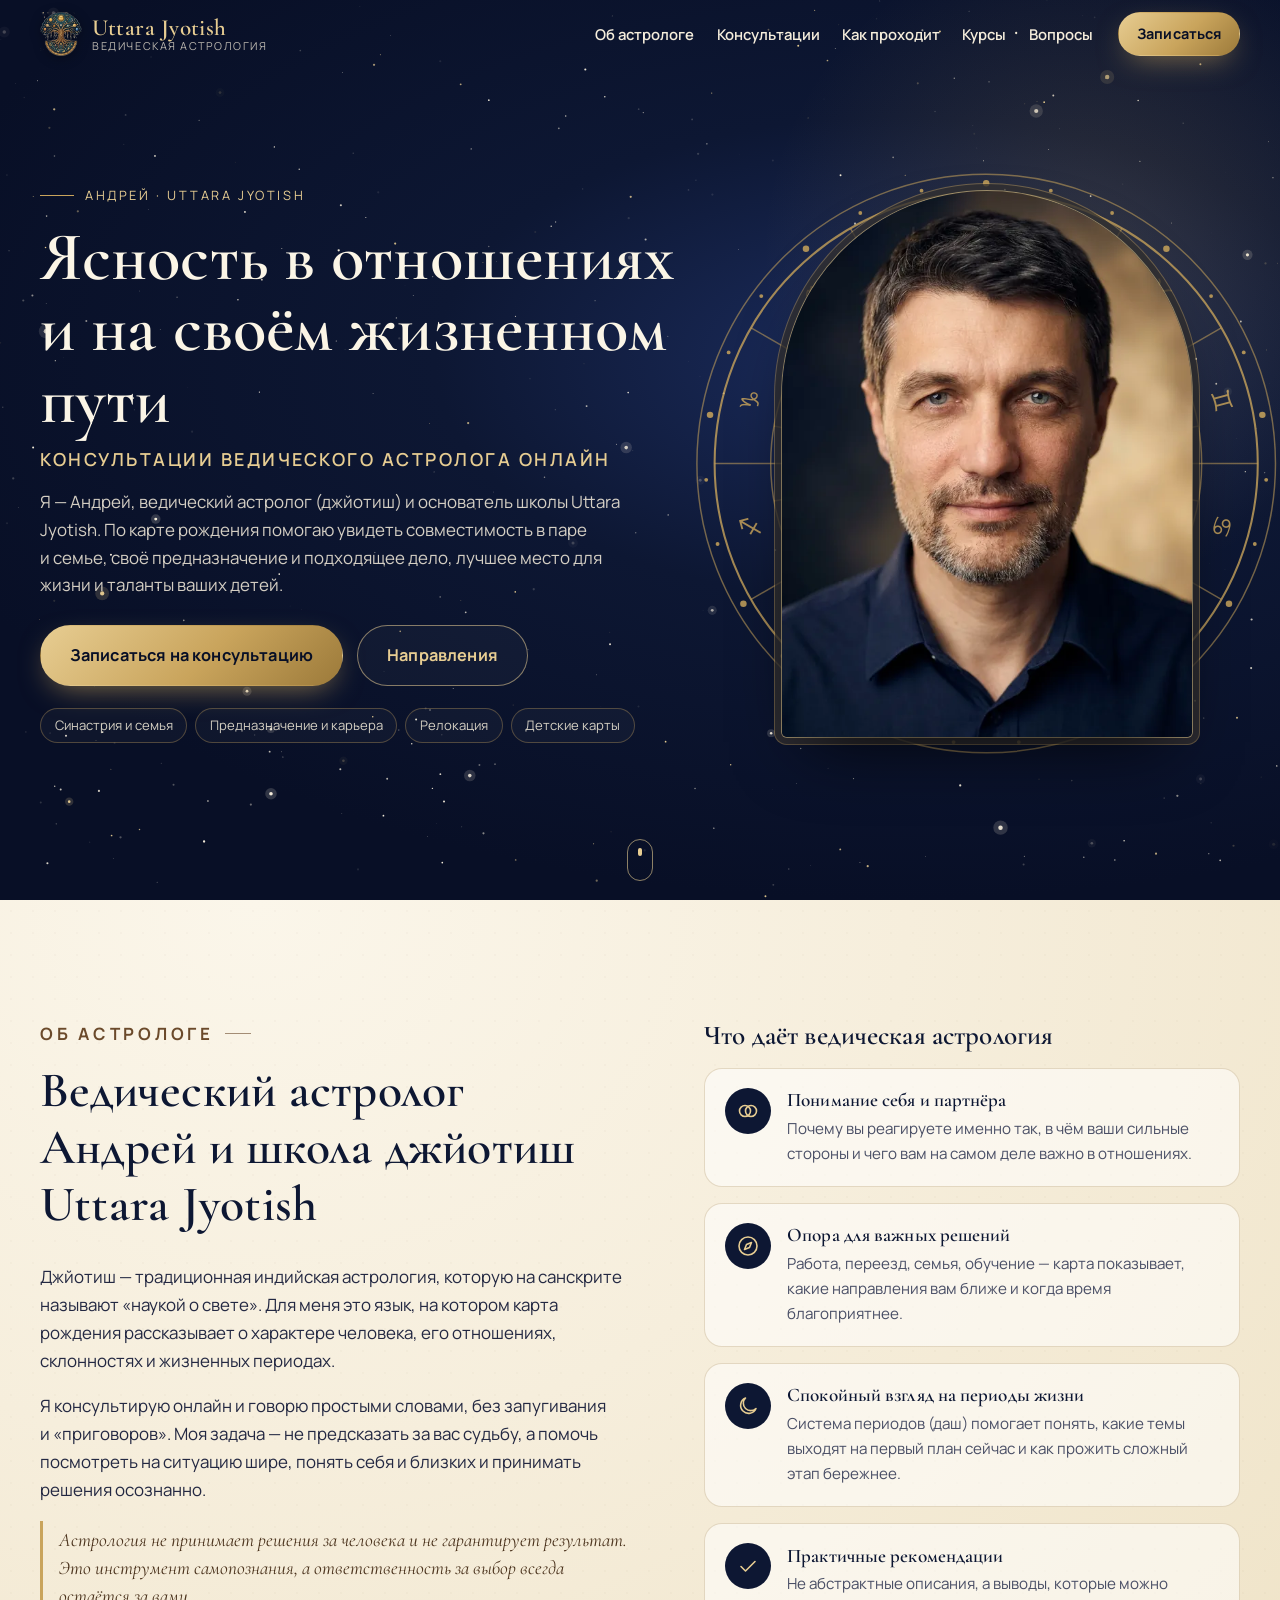
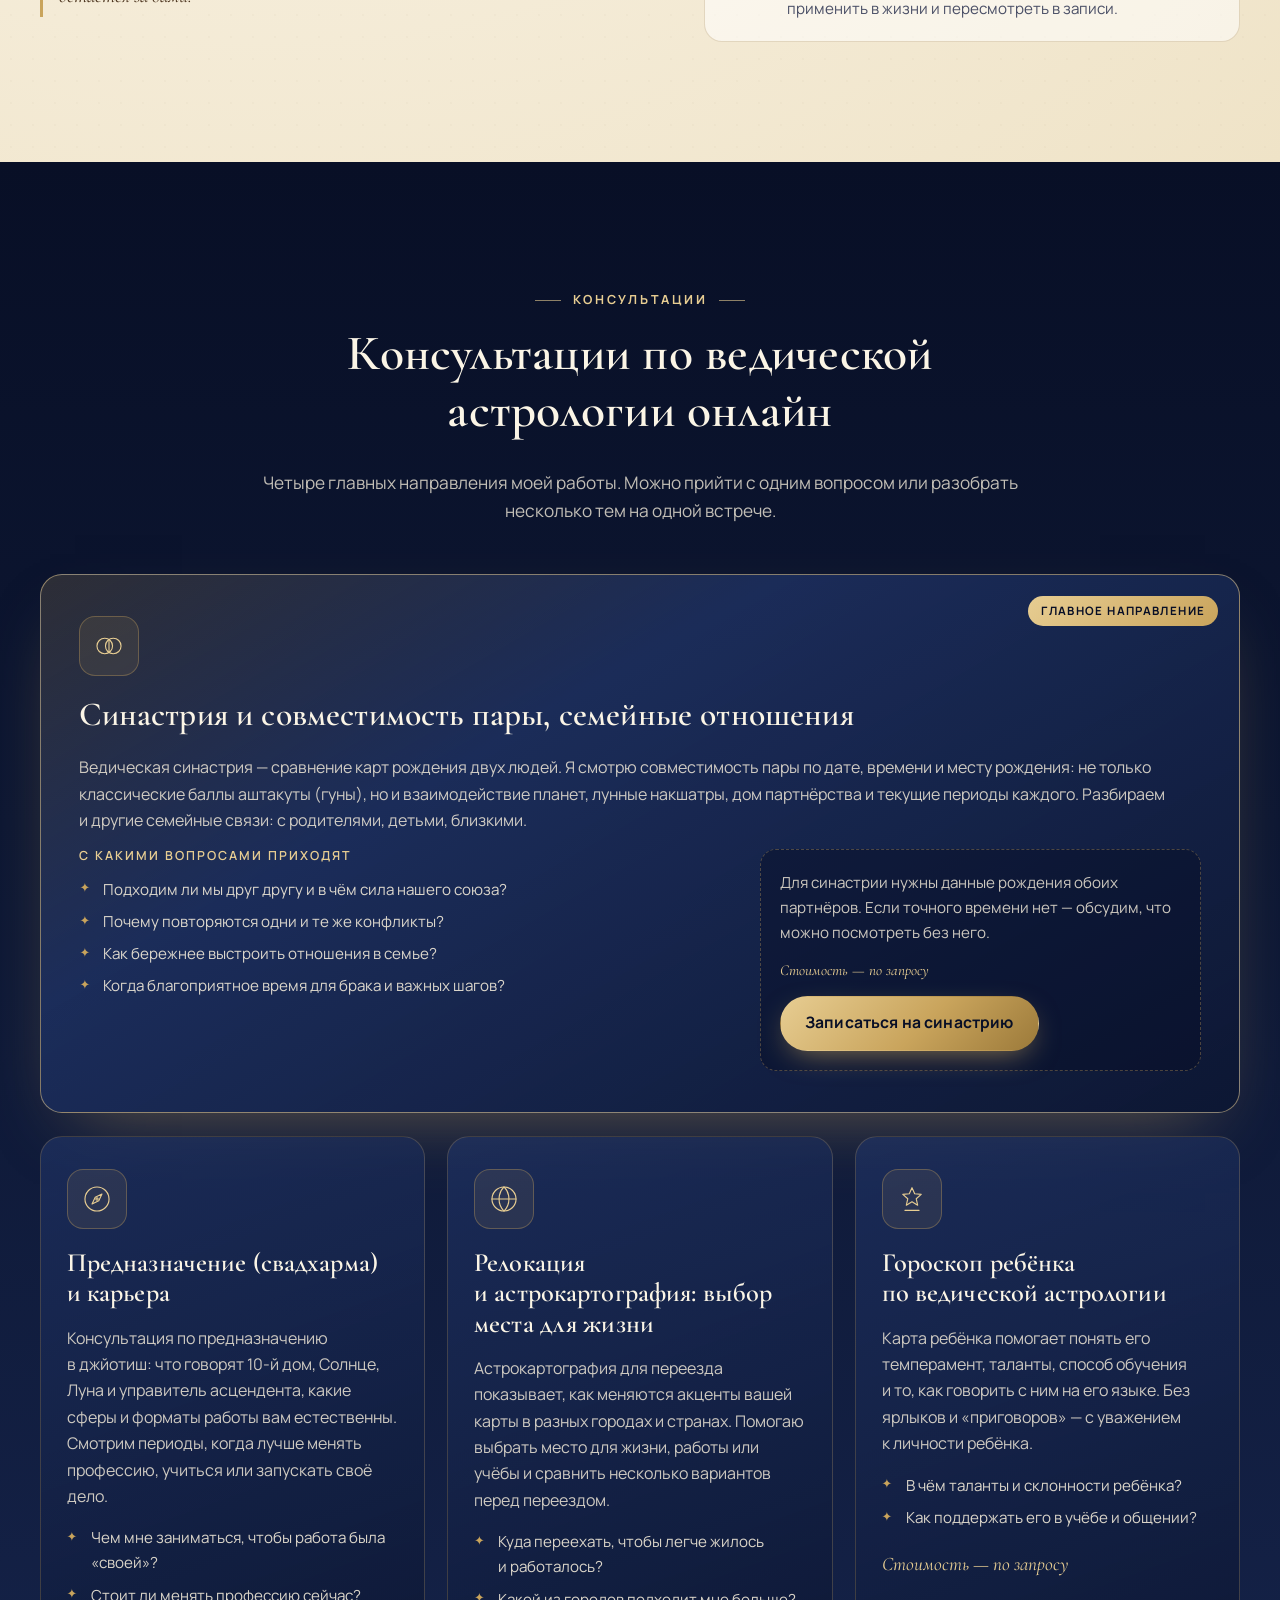
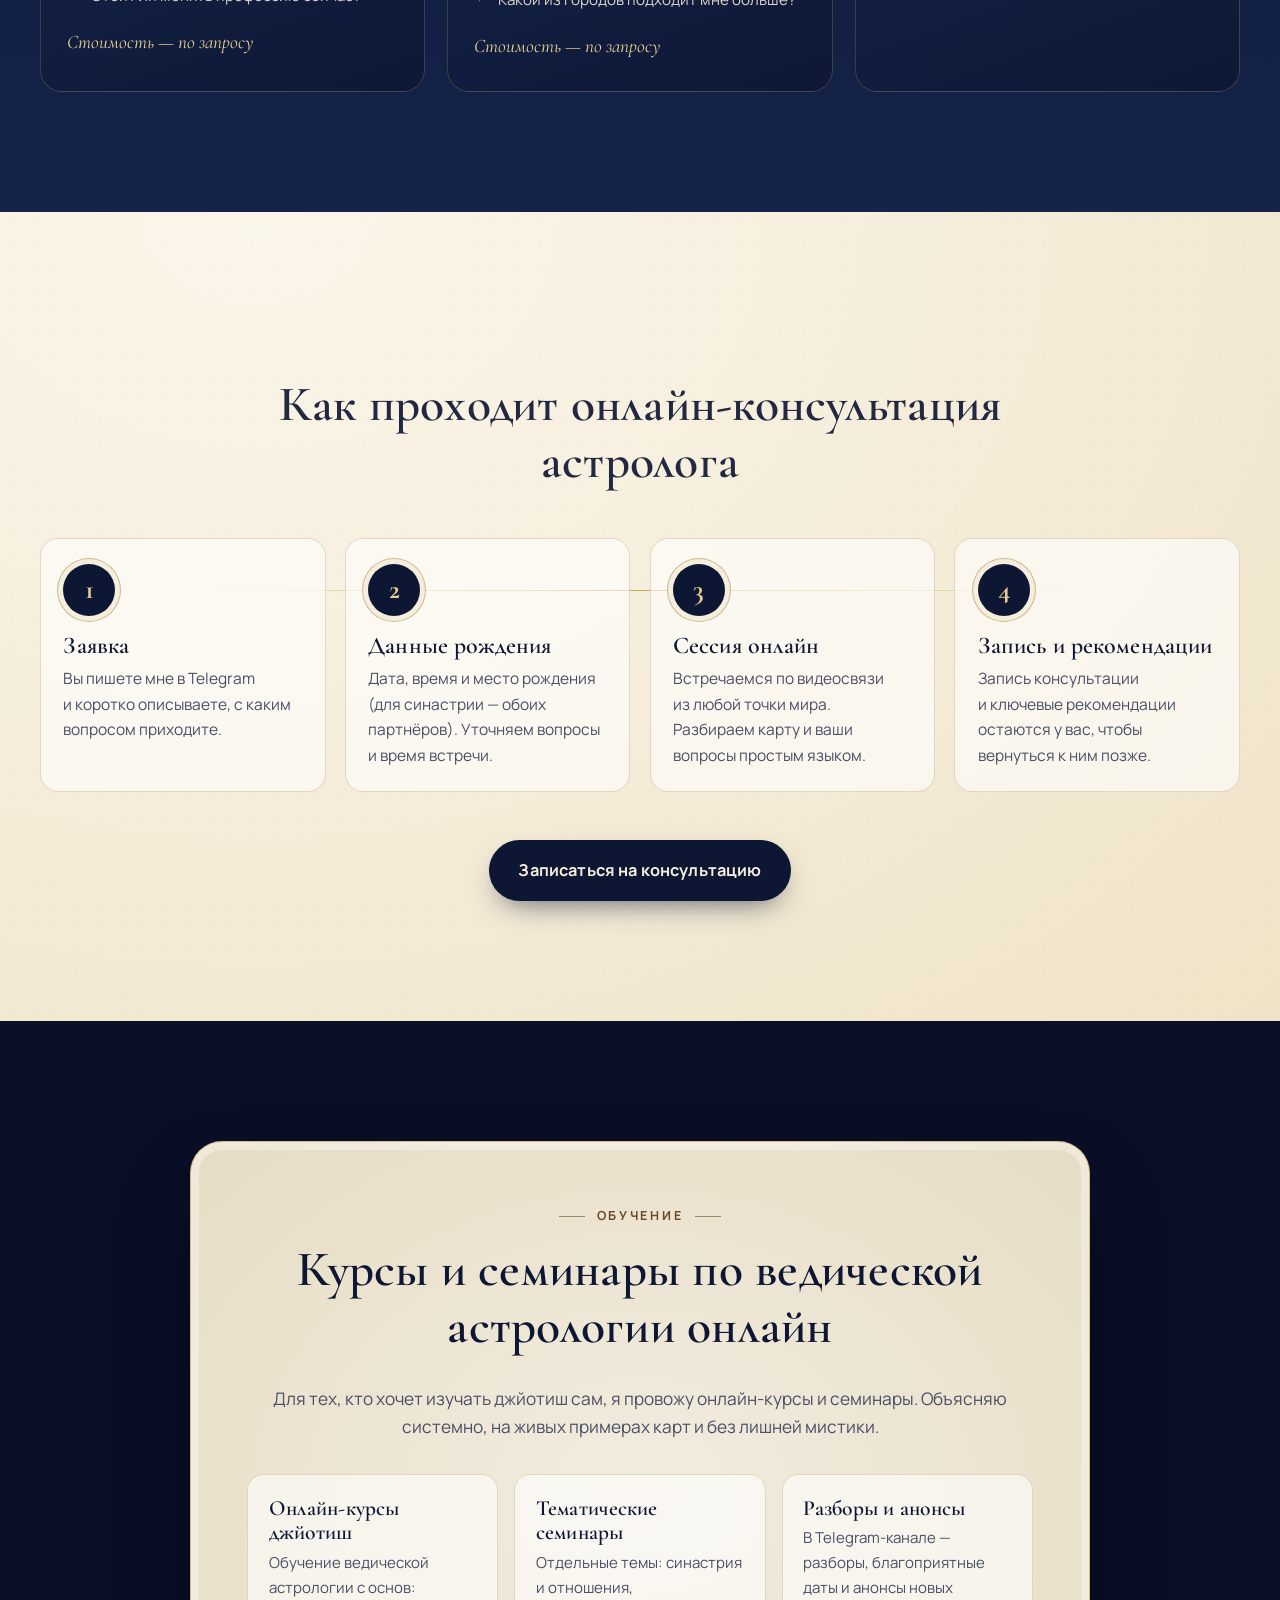
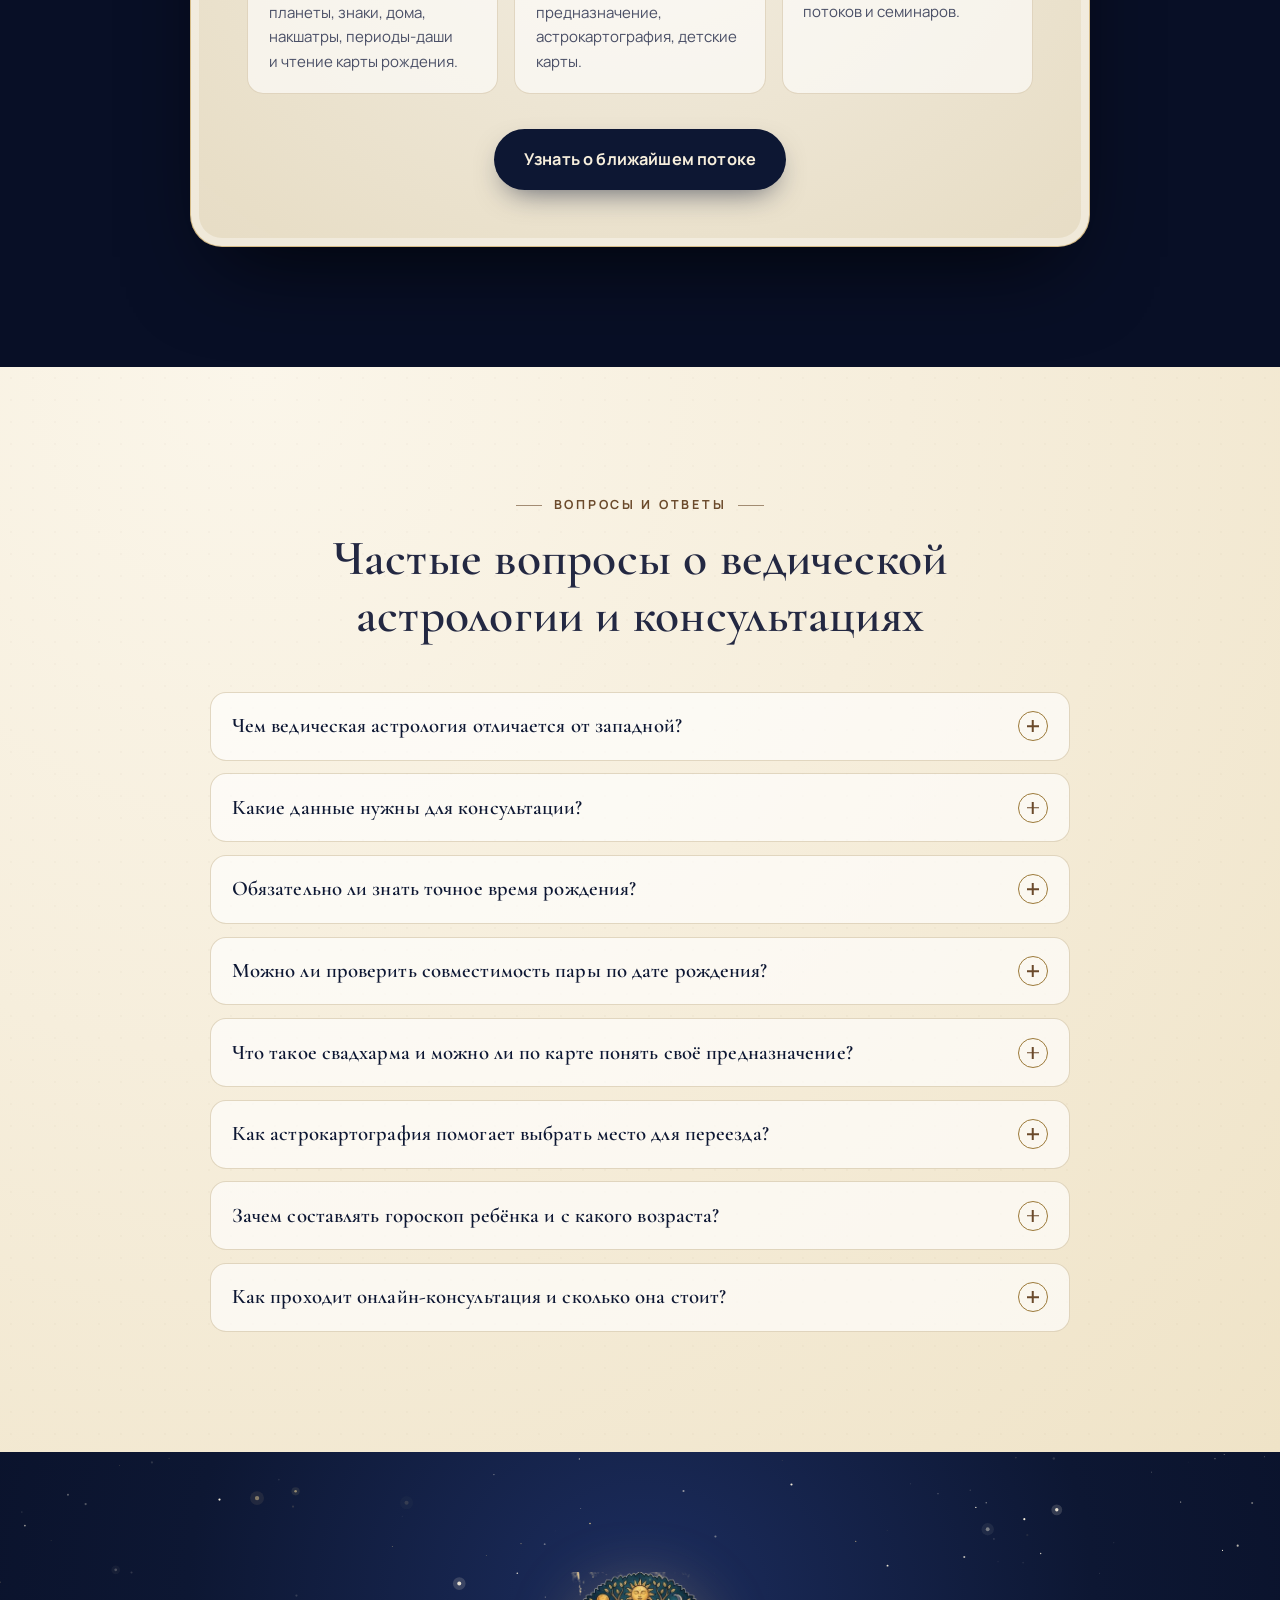
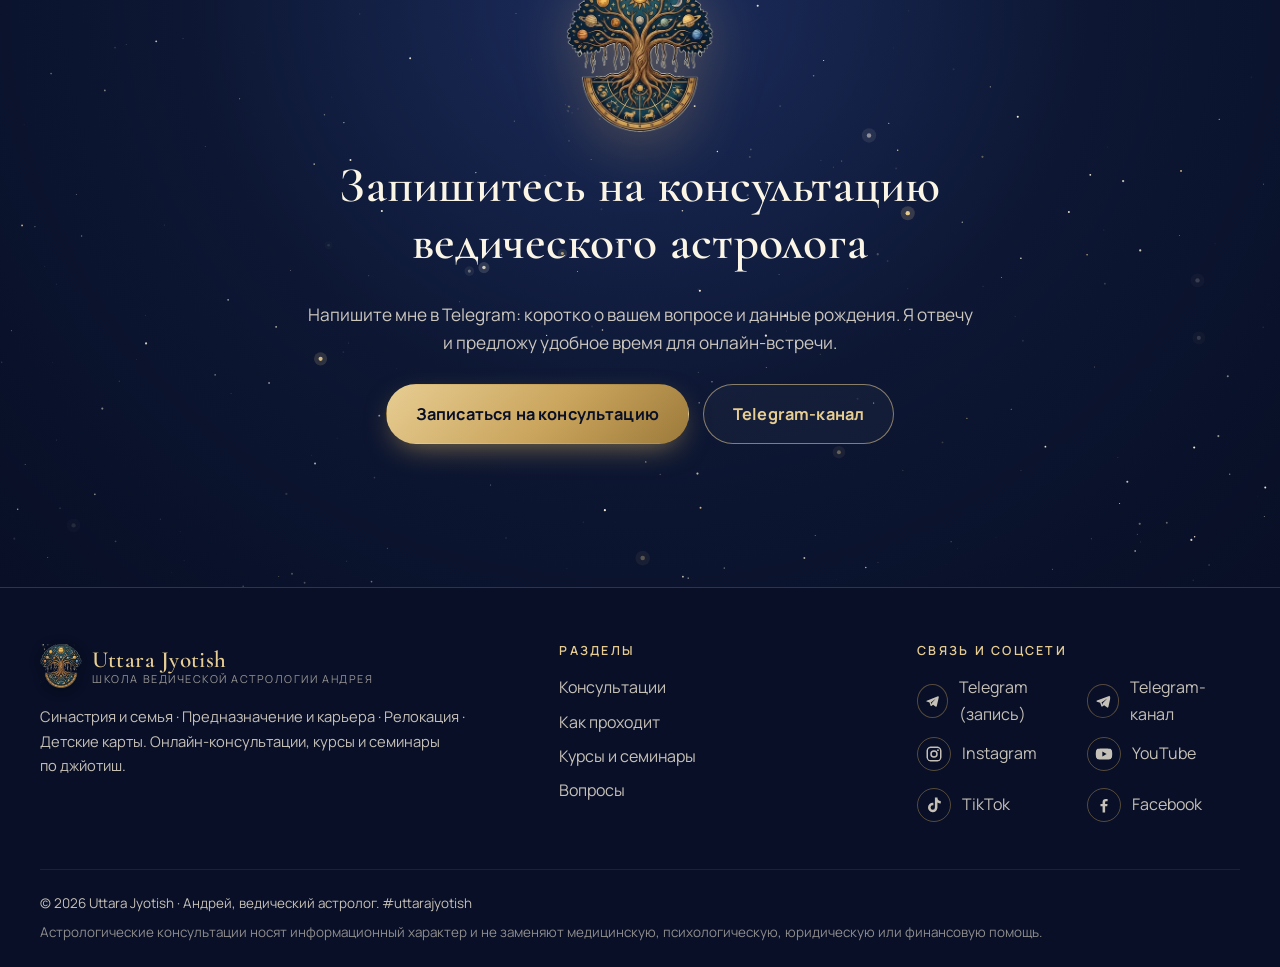
==== index.html @ 01af64df "Uttara Jyotish landing" ====
<!doctype html>
<html lang="ru">
<head>
<meta charset="utf-8">
<meta name="viewport" content="width=device-width, initial-scale=1">
<title>Ведический астролог онлайн — совместимость пары, предназначение | Uttara Jyotish</title>
<meta name="description" content="Онлайн-консультации ведического астролога Андрея (джйотиш): синастрия и совместимость пары по дате рождения, предназначение и карьера, астрокартография для переезда, гороскоп ребёнка. Курсы и семинары по ведической астрологии.">
<meta name="keywords" content="ведический астролог онлайн, консультация джйотиш, синастрия, совместимость пары по дате рождения, предназначение, свадхарма, астрокартография переезд, гороскоп ребенка, курсы ведической астрологии онлайн">
<meta name="author" content="Андрей, Uttara Jyotish">
<meta name="robots" content="index, follow, max-image-preview:large">
<meta name="theme-color" content="#0b1430">
<!-- ДОМЕН: замените https://example.com на свой адрес (здесь, в og:url, og:image, JSON-LD, robots.txt, sitemap.xml) -->
<link rel="canonical" href="https://example.com/">

<meta property="og:type" content="website">
<meta property="og:locale" content="ru_RU">
<meta property="og:site_name" content="Uttara Jyotish">
<meta property="og:title" content="Ведический астролог Андрей — Uttara Jyotish">
<meta property="og:description" content="Синастрия и совместимость пары, предназначение и карьера, релокация, детские карты. Онлайн-консультации, курсы и семинары по джйотиш.">
<meta property="og:url" content="https://example.com/">
<meta property="og:image" content="https://example.com/img/og-image.jpg">
<meta property="og:image:width" content="1200">
<meta property="og:image:height" content="630">
<meta property="og:image:alt" content="Uttara Jyotish — ведический астролог Андрей">
<meta name="twitter:card" content="summary_large_image">
<meta name="twitter:title" content="Ведический астролог Андрей — Uttara Jyotish">
<meta name="twitter:description" content="Синастрия, предназначение, релокация, детские карты. Онлайн-консультации, курсы и семинары по ведической астрологии.">
<meta name="twitter:image" content="https://example.com/img/og-image.jpg">

<link rel="icon" href="favicon.ico" sizes="48x48">
<link rel="icon" type="image/png" sizes="32x32" href="favicon-32.png">
<link rel="icon" type="image/png" sizes="16x16" href="favicon-16.png">
<link rel="apple-touch-icon" href="apple-touch-icon.png">
<link rel="manifest" href="site.webmanifest">

<link rel="preload" href="fonts/cormorant-garamond.woff2" as="font" type="font/woff2" crossorigin>
<link rel="preload" href="fonts/manrope.woff2" as="font" type="font/woff2" crossorigin>
<link rel="preload" as="image" href="img/andrey-600.webp" imagesrcset="img/andrey-600.webp 600w, img/andrey.webp 896w" imagesizes="(min-width: 960px) 440px, 72vw" type="image/webp">
<link rel="stylesheet" href="css/style.css">
<script>document.documentElement.classList.add('js');</script>

<script type="application/ld+json">
{
 "@context": "https://schema.org",
 "@graph": [
  {
   "@type": "WebSite",
   "@id": "https://example.com/#website",
   "url": "https://example.com/",
   "name": "Uttara Jyotish",
   "inLanguage": "ru",
   "publisher": {
    "@id": "https://example.com/#andrey"
   }
  },
  {
   "@type": "WebPage",
   "@id": "https://example.com/#webpage",
   "url": "https://example.com/",
   "name": "Ведический астролог онлайн — совместимость пары, предназначение | Uttara Jyotish",
   "isPartOf": {
    "@id": "https://example.com/#website"
   },
   "about": {
    "@id": "https://example.com/#andrey"
   },
   "primaryImageOfPage": "https://example.com/img/og-image.jpg",
   "inLanguage": "ru"
  },
  {
   "@type": "Person",
   "@id": "https://example.com/#andrey",
   "name": "Андрей",
   "alternateName": "Uttara Jyotish",
   "jobTitle": "Ведический астролог",
   "description": "Ведический астролог (джйотиш), основатель школы Uttara Jyotish. Онлайн-консультации по синастрии и совместимости, предназначению и карьере, релокации и детским картам; курсы и семинары по ведической астрологии.",
   "image": "https://example.com/img/andrey.jpg",
   "url": "https://example.com/",
   "knowsAbout": [
    "Ведическая астрология",
    "Джйотиш",
    "Синастрия",
    "Совместимость пары",
    "Свадхарма",
    "Астрокартография",
    "Детский гороскоп",
    "Накшатры"
   ],
   "knowsLanguage": "ru"
  },
  {
   "@type": "Service",
   "@id": "https://example.com/#synastry",
   "name": "Синастрия и совместимость пары по ведической астрологии",
   "serviceType": "Астрологическая консультация",
   "description": "Онлайн-консультация по совместимости пары и семейным отношениям на основе ведической синастрии: карты обоих партнёров, аштакута, накшатры, периоды.",
   "provider": {
    "@id": "https://example.com/#andrey"
   },
   "areaServed": "Worldwide",
   "availableChannel": {
    "@type": "ServiceChannel",
    "serviceUrl": "https://example.com/",
    "availableLanguage": "ru"
   },
   "inLanguage": "ru"
  },
  {
   "@type": "Service",
   "@id": "https://example.com/#svadharma",
   "name": "Консультация джйотиш по предназначению (свадхарме) и карьере",
   "serviceType": "Астрологическая консультация",
   "description": "Разбор карты рождения: склонности, подходящие сферы работы, благоприятные периоды для перемен.",
   "provider": {
    "@id": "https://example.com/#andrey"
   },
   "areaServed": "Worldwide",
   "availableChannel": {
    "@type": "ServiceChannel",
    "serviceUrl": "https://example.com/",
    "availableLanguage": "ru"
   },
   "inLanguage": "ru"
  },
  {
   "@type": "Service",
   "@id": "https://example.com/#relocation",
   "name": "Релокация и астрокартография: консультация перед переездом",
   "serviceType": "Астрологическая консультация",
   "description": "Выбор места для жизни, работы или учёбы с помощью астрокартографии, сравнение городов и стран.",
   "provider": {
    "@id": "https://example.com/#andrey"
   },
   "areaServed": "Worldwide",
   "availableChannel": {
    "@type": "ServiceChannel",
    "serviceUrl": "https://example.com/",
    "availableLanguage": "ru"
   },
   "inLanguage": "ru"
  },
  {
   "@type": "Service",
   "@id": "https://example.com/#children",
   "name": "Гороскоп ребёнка по ведической астрологии",
   "serviceType": "Астрологическая консультация",
   "description": "Разбор карты ребёнка: темперамент, таланты, способ обучения, рекомендации родителям.",
   "provider": {
    "@id": "https://example.com/#andrey"
   },
   "areaServed": "Worldwide",
   "availableChannel": {
    "@type": "ServiceChannel",
    "serviceUrl": "https://example.com/",
    "availableLanguage": "ru"
   },
   "inLanguage": "ru"
  },
  {
   "@type": "Service",
   "@id": "https://example.com/#courses",
   "name": "Курсы и семинары по ведической астрологии онлайн",
   "serviceType": "Обучение",
   "description": "Онлайн-курсы и тематические семинары по джйотиш.",
   "provider": {
    "@id": "https://example.com/#andrey"
   },
   "areaServed": "Worldwide",
   "availableChannel": {
    "@type": "ServiceChannel",
    "serviceUrl": "https://example.com/",
    "availableLanguage": "ru"
   },
   "inLanguage": "ru"
  },
  {
   "@type": "FAQPage",
   "@id": "https://example.com/#faq",
   "mainEntity": [
    {
     "@type": "Question",
     "name": "Чем ведическая астрология отличается от западной?",
     "acceptedAnswer": {
      "@type": "Answer",
      "text": "Ведическая астрология (джйотиш) использует сидерический зодиак, привязанный к реальному положению звёзд, поэтому знаки планет в ней часто смещаются примерно на один знак назад по сравнению с западной картой. Кроме того, в джйотиш важную роль играют 27 лунных созвездий — накшатры — и система периодов жизни (даш), которая помогает понять, какие темы активны в разные годы. Большое внимание уделяется Луне и асценденту (лагне), а не только Солнцу."
     }
    },
    {
     "@type": "Question",
     "name": "Какие данные нужны для консультации?",
     "acceptedAnswer": {
      "@type": "Answer",
      "text": "Дата, время и место рождения (город или населённый пункт). Для синастрии и совместимости — данные обоих партнёров, для гороскопа ребёнка — данные ребёнка, для астрокартографии — ещё и города или страны, которые вы рассматриваете для переезда. Заранее сформулируйте вопросы: так консультация будет полезнее."
     }
    },
    {
     "@type": "Question",
     "name": "Обязательно ли знать точное время рождения?",
     "acceptedAnswer": {
      "@type": "Answer",
      "text": "Желательно. От времени рождения зависят асцендент и дома карты, а асцендент меняется примерно каждые два часа, поэтому чем точнее время, тем подробнее и надёжнее разбор. Если время известно лишь приблизительно или неизвестно совсем, напишите об этом заранее — обсудим, что можно посмотреть без него."
     }
    },
    {
     "@type": "Question",
     "name": "Можно ли проверить совместимость пары по дате рождения?",
     "acceptedAnswer": {
      "@type": "Answer",
      "text": "Да. Для полноценной ведической синастрии лучше знать дату, время и место рождения обоих партнёров. По одной дате рождения можно увидеть только общую картину, например положение Луны. Классические баллы аштакуты (до 36 гун) — лишь часть анализа: я смотрю карты целиком, их взаимодействие и текущие периоды каждого."
     }
    },
    {
     "@type": "Question",
     "name": "Что такое свадхарма и можно ли по карте понять своё предназначение?",
     "acceptedAnswer": {
      "@type": "Answer",
      "text": "Свадхарма — это «своя дхарма», путь и дело, которые естественны именно для вас. Карта рождения показывает ваши склонности, сильные стороны и сферы, в которых вам легче раскрыться, а также периоды, удачные для перемен. Решение о профессии всё равно принимаете вы — астрология помогает сделать его осознаннее."
     }
    },
    {
     "@type": "Question",
     "name": "Как астрокартография помогает выбрать место для переезда?",
     "acceptedAnswer": {
      "@type": "Answer",
      "text": "Астрокартография показывает, как проявляется ваша карта в разных точках мира: где сильнее звучат темы карьеры, отношений, здоровья или внутреннего спокойствия. На консультации можно сравнить несколько конкретных городов или стран и обсудить, какой вариант лучше соответствует вашим целям."
     }
    },
    {
     "@type": "Question",
     "name": "Зачем составлять гороскоп ребёнка и с какого возраста?",
     "acceptedAnswer": {
      "@type": "Answer",
      "text": "Гороскоп ребёнка по ведической астрологии помогает родителям лучше понять его темперамент, таланты, способ обучения и потребности, а значит — говорить с ним на его языке и поддерживать его сильные стороны. Карту можно разобрать в любом возрасте, даже для новорождённого."
     }
    },
    {
     "@type": "Question",
     "name": "Как проходит онлайн-консультация и сколько она стоит?",
     "acceptedAnswer": {
      "@type": "Answer",
      "text": "Консультация проходит по видеосвязи, поэтому записаться можно из любой страны. Мы разбираем карту и ваши вопросы, а запись встречи и рекомендации остаются у вас. Длительность зависит от запроса. Стоимость — по запросу: напишите мне в Telegram, и я расскажу подробнее."
     }
    }
   ]
  }
 ]
}
</script>
</head>
<body>
<a class="skip-link" href="#main">Перейти к содержанию</a>

<header class="site-header" id="siteHeader">
  <div class="container header-inner">
    <a class="brand" href="#top" aria-label="Uttara Jyotish — на главную">
      <img src="img/emblem-160.webp" width="160" height="170" alt="" class="brand-emblem">
      <span class="brand-text"><span class="brand-name">Uttara Jyotish</span><span class="brand-sub">ведическая астрология</span></span>
    </a>
    <nav class="main-nav" id="mainNav" aria-label="Основное меню">
      <ul>
        <li><a href="#about">Об астрологе</a></li>
        <li><a href="#services">Консультации</a></li>
        <li><a href="#how">Как проходит</a></li>
        <li><a href="#courses">Курсы</a></li>
        <li><a href="#faq">Вопросы</a></li>
      </ul>
      <a class="btn btn-gold btn-sm nav-cta" href="#TELEGRAM_LINK" data-link="telegram" target="_blank" rel="noopener">Записаться</a>
    </nav>
    <button class="nav-toggle" id="navToggle" aria-controls="mainNav" aria-expanded="false" aria-label="Открыть меню">
      <span></span><span></span><span></span>
    </button>
  </div>
</header>

<main id="main">

<!-- ============ HERO ============ -->
<section class="hero" id="top" aria-labelledby="hero-title">
  <canvas class="hero-stars" id="stars" aria-hidden="true"></canvas>
  <div class="hero-glow" aria-hidden="true"></div>
  <div class="container hero-grid">
    <div class="hero-text">
      <p class="kicker reveal">Андрей · Uttara Jyotish</p>
      <h1 id="hero-title" class="reveal" style="--d:.08s">
        <span class="h1-main">Ясность в&nbsp;отношениях и&nbsp;на&nbsp;своём жизненном пути</span>
        <span class="h1-sub">Консультации ведического астролога онлайн</span>
      </h1>
      <p class="hero-lead reveal" style="--d:.16s">Я&nbsp;— Андрей, ведический астролог (джйотиш) и&nbsp;основатель школы Uttara Jyotish. По&nbsp;карте рождения помогаю увидеть совместимость в&nbsp;паре и&nbsp;семье, своё предназначение и&nbsp;подходящее дело, лучшее место для жизни и&nbsp;таланты ваших детей.</p>
      <div class="hero-actions reveal" style="--d:.24s">
        <a class="btn btn-gold btn-lg" href="#TELEGRAM_LINK" data-link="telegram" target="_blank" rel="noopener">Записаться на консультацию</a>
        <a class="btn btn-ghost btn-lg" href="#services">Направления</a>
      </div>
      <ul class="hero-tags reveal" style="--d:.32s" aria-label="Темы консультаций">
        <li>Синастрия и&nbsp;семья</li>
        <li>Предназначение и&nbsp;карьера</li>
        <li>Релокация</li>
        <li>Детские карты</li>
      </ul>
    </div>
    <div class="hero-visual reveal" style="--d:.1s">
      <div class="wheel-wrap" aria-hidden="true"><svg class="wheel" viewBox="-200 -200 400 400" role="presentation" focusable="false"><g class="wheel-rot"><circle r="196" fill="none" stroke="currentColor" stroke-width="1" opacity="0.55"/><circle r="184" fill="none" stroke="currentColor" stroke-width="1.4" opacity="0.8"/><circle r="146" fill="none" stroke="currentColor" stroke-width="1" opacity="0.6"/><circle r="112" fill="none" stroke="currentColor" stroke-width="1" opacity="0.45"/><circle r="60" fill="none" stroke="currentColor" stroke-width="1" opacity="0.35"/><circle cx="0.0" cy="-190.0" r="2.2" fill="currentColor" opacity=".85"/><circle cx="43.8" cy="-184.9" r="1.3" fill="currentColor" opacity=".85"/><circle cx="85.3" cy="-169.8" r="1.3" fill="currentColor" opacity=".85"/><circle cx="122.1" cy="-145.5" r="2.2" fill="currentColor" opacity=".85"/><circle cx="152.4" cy="-113.5" r="1.3" fill="currentColor" opacity=".85"/><circle cx="174.5" cy="-75.3" r="1.3" fill="currentColor" opacity=".85"/><circle cx="187.1" cy="-33.0" r="2.2" fill="currentColor" opacity=".85"/><circle cx="189.7" cy="11.0" r="1.3" fill="currentColor" opacity=".85"/><circle cx="182.0" cy="54.5" r="1.3" fill="currentColor" opacity=".85"/><circle cx="164.5" cy="95.0" r="2.2" fill="currentColor" opacity=".85"/><circle cx="138.2" cy="130.4" r="1.3" fill="currentColor" opacity=".85"/><circle cx="104.4" cy="158.7" r="1.3" fill="currentColor" opacity=".85"/><circle cx="65.0" cy="178.5" r="2.2" fill="currentColor" opacity=".85"/><circle cx="22.1" cy="188.7" r="1.3" fill="currentColor" opacity=".85"/><circle cx="-22.1" cy="188.7" r="1.3" fill="currentColor" opacity=".85"/><circle cx="-65.0" cy="178.5" r="2.2" fill="currentColor" opacity=".85"/><circle cx="-104.4" cy="158.7" r="1.3" fill="currentColor" opacity=".85"/><circle cx="-138.2" cy="130.4" r="1.3" fill="currentColor" opacity=".85"/><circle cx="-164.5" cy="95.0" r="2.2" fill="currentColor" opacity=".85"/><circle cx="-182.0" cy="54.5" r="1.3" fill="currentColor" opacity=".85"/><circle cx="-189.7" cy="11.0" r="1.3" fill="currentColor" opacity=".85"/><circle cx="-187.1" cy="-33.0" r="2.2" fill="currentColor" opacity=".85"/><circle cx="-174.5" cy="-75.3" r="1.3" fill="currentColor" opacity=".85"/><circle cx="-152.4" cy="-113.5" r="1.3" fill="currentColor" opacity=".85"/><circle cx="-122.1" cy="-145.5" r="2.2" fill="currentColor" opacity=".85"/><circle cx="-85.3" cy="-169.8" r="1.3" fill="currentColor" opacity=".85"/><circle cx="-43.8" cy="-184.9" r="1.3" fill="currentColor" opacity=".85"/><line x1="0.0" y1="-112.0" x2="0.0" y2="-184.0" stroke="currentColor" stroke-width="1" opacity=".55"/><text x="42.7" y="-159.4" transform="rotate(15 42.7 -159.4)" class="wheel-glyph">♈&#xFE0E;</text><line x1="25.4" y1="-143.8" x2="24.3" y2="-137.9" stroke="currentColor" opacity=".5"/><line x1="49.9" y1="-137.2" x2="47.9" y2="-131.6" stroke="currentColor" opacity=".5"/><line x1="56.0" y1="-97.0" x2="92.0" y2="-159.3" stroke="currentColor" stroke-width="1" opacity=".55"/><text x="116.7" y="-116.7" transform="rotate(45 116.7 -116.7)" class="wheel-glyph">♉&#xFE0E;</text><line x1="93.8" y1="-111.8" x2="90.0" y2="-107.2" stroke="currentColor" opacity=".5"/><line x1="111.8" y1="-93.8" x2="107.2" y2="-90.0" stroke="currentColor" opacity=".5"/><line x1="97.0" y1="-56.0" x2="159.3" y2="-92.0" stroke="currentColor" stroke-width="1" opacity=".55"/><text x="159.4" y="-42.7" transform="rotate(75 159.4 -42.7)" class="wheel-glyph">♊&#xFE0E;</text><line x1="137.2" y1="-49.9" x2="131.6" y2="-47.9" stroke="currentColor" opacity=".5"/><line x1="143.8" y1="-25.4" x2="137.9" y2="-24.3" stroke="currentColor" opacity=".5"/><line x1="112.0" y1="0.0" x2="184.0" y2="0.0" stroke="currentColor" stroke-width="1" opacity=".55"/><text x="159.4" y="42.7" transform="rotate(105 159.4 42.7)" class="wheel-glyph">♋&#xFE0E;</text><line x1="143.8" y1="25.4" x2="137.9" y2="24.3" stroke="currentColor" opacity=".5"/><line x1="137.2" y1="49.9" x2="131.6" y2="47.9" stroke="currentColor" opacity=".5"/><line x1="97.0" y1="56.0" x2="159.3" y2="92.0" stroke="currentColor" stroke-width="1" opacity=".55"/><text x="116.7" y="116.7" transform="rotate(135 116.7 116.7)" class="wheel-glyph">♌&#xFE0E;</text><line x1="111.8" y1="93.8" x2="107.2" y2="90.0" stroke="currentColor" opacity=".5"/><line x1="93.8" y1="111.8" x2="90.0" y2="107.2" stroke="currentColor" opacity=".5"/><line x1="56.0" y1="97.0" x2="92.0" y2="159.3" stroke="currentColor" stroke-width="1" opacity=".55"/><text x="42.7" y="159.4" transform="rotate(165 42.7 159.4)" class="wheel-glyph">♍&#xFE0E;</text><line x1="49.9" y1="137.2" x2="47.9" y2="131.6" stroke="currentColor" opacity=".5"/><line x1="25.4" y1="143.8" x2="24.3" y2="137.9" stroke="currentColor" opacity=".5"/><line x1="0.0" y1="112.0" x2="0.0" y2="184.0" stroke="currentColor" stroke-width="1" opacity=".55"/><text x="-42.7" y="159.4" transform="rotate(195 -42.7 159.4)" class="wheel-glyph">♎&#xFE0E;</text><line x1="-25.4" y1="143.8" x2="-24.3" y2="137.9" stroke="currentColor" opacity=".5"/><line x1="-49.9" y1="137.2" x2="-47.9" y2="131.6" stroke="currentColor" opacity=".5"/><line x1="-56.0" y1="97.0" x2="-92.0" y2="159.3" stroke="currentColor" stroke-width="1" opacity=".55"/><text x="-116.7" y="116.7" transform="rotate(225 -116.7 116.7)" class="wheel-glyph">♏&#xFE0E;</text><line x1="-93.8" y1="111.8" x2="-90.0" y2="107.2" stroke="currentColor" opacity=".5"/><line x1="-111.8" y1="93.8" x2="-107.2" y2="90.0" stroke="currentColor" opacity=".5"/><line x1="-97.0" y1="56.0" x2="-159.3" y2="92.0" stroke="currentColor" stroke-width="1" opacity=".55"/><text x="-159.4" y="42.7" transform="rotate(255 -159.4 42.7)" class="wheel-glyph">♐&#xFE0E;</text><line x1="-137.2" y1="49.9" x2="-131.6" y2="47.9" stroke="currentColor" opacity=".5"/><line x1="-143.8" y1="25.4" x2="-137.9" y2="24.3" stroke="currentColor" opacity=".5"/><line x1="-112.0" y1="0.0" x2="-184.0" y2="0.0" stroke="currentColor" stroke-width="1" opacity=".55"/><text x="-159.4" y="-42.7" transform="rotate(285 -159.4 -42.7)" class="wheel-glyph">♑&#xFE0E;</text><line x1="-143.8" y1="-25.4" x2="-137.9" y2="-24.3" stroke="currentColor" opacity=".5"/><line x1="-137.2" y1="-49.9" x2="-131.6" y2="-47.9" stroke="currentColor" opacity=".5"/><line x1="-97.0" y1="-56.0" x2="-159.3" y2="-92.0" stroke="currentColor" stroke-width="1" opacity=".55"/><text x="-116.7" y="-116.7" transform="rotate(315 -116.7 -116.7)" class="wheel-glyph">♒&#xFE0E;</text><line x1="-111.8" y1="-93.8" x2="-107.2" y2="-90.0" stroke="currentColor" opacity=".5"/><line x1="-93.8" y1="-111.8" x2="-90.0" y2="-107.2" stroke="currentColor" opacity=".5"/><line x1="-56.0" y1="-97.0" x2="-92.0" y2="-159.3" stroke="currentColor" stroke-width="1" opacity=".55"/><text x="-42.7" y="-159.4" transform="rotate(345 -42.7 -159.4)" class="wheel-glyph">♓&#xFE0E;</text><line x1="-49.9" y1="-137.2" x2="-47.9" y2="-131.6" stroke="currentColor" opacity=".5"/><line x1="-25.4" y1="-143.8" x2="-24.3" y2="-137.9" stroke="currentColor" opacity=".5"/><polygon points="0.0,-108.0 17.1,-63.8 54.0,-93.5 46.7,-46.7 93.5,-54.0 63.8,-17.1 108.0,0.0 63.8,17.1 93.5,54.0 46.7,46.7 54.0,93.5 17.1,63.8 0.0,108.0 -17.1,63.8 -54.0,93.5 -46.7,46.7 -93.5,54.0 -63.8,17.1 -108.0,0.0 -63.8,-17.1 -93.5,-54.0 -46.7,-46.7 -54.0,-93.5 -17.1,-63.8" fill="none" stroke="currentColor" stroke-width=".8" opacity=".35"/></g></svg></div>
      <figure class="portrait">
        <picture>
          <source type="image/webp" srcset="img/andrey-600.webp 600w, img/andrey.webp 896w" sizes="(min-width: 960px) 440px, 72vw">
          <img src="img/andrey-600.jpg" srcset="img/andrey-600.jpg 600w, img/andrey.jpg 896w" sizes="(min-width: 960px) 440px, 72vw" width="896" height="1200" alt="Андрей — ведический астролог, основатель школы Uttara Jyotish" fetchpriority="high" decoding="async">
        </picture>
      </figure>
    </div>
  </div>
  <a class="scroll-cue" href="#about" aria-label="Прокрутить к разделу об астрологе"><span></span></a>
</section>

<!-- ============ ABOUT ============ -->
<section class="section section-parchment" id="about" aria-labelledby="about-title">
  <div class="container about-grid">
    <div class="about-text">
      <p class="eyebrow reveal">Об астрологе</p>
      <h2 id="about-title" class="reveal">Ведический астролог Андрей и&nbsp;школа джйотиш Uttara Jyotish</h2>
      <p class="reveal">Джйотиш&nbsp;— традиционная индийская астрология, которую на&nbsp;санскрите называют «наукой о&nbsp;свете». Для меня это язык, на&nbsp;котором карта рождения рассказывает о&nbsp;характере человека, его отношениях, склонностях и&nbsp;жизненных периодах.</p>
      <p class="reveal">Я&nbsp;консультирую онлайн и&nbsp;говорю простыми словами, без запугивания и&nbsp;«приговоров». Моя задача&nbsp;— не&nbsp;предсказать за&nbsp;вас судьбу, а&nbsp;помочь посмотреть на&nbsp;ситуацию шире, понять себя и&nbsp;близких и&nbsp;принимать решения осознанно.</p>
      <p class="note reveal">Астрология не&nbsp;принимает решения за&nbsp;человека и&nbsp;не&nbsp;гарантирует результат. Это инструмент самопознания, а&nbsp;ответственность за&nbsp;выбор всегда остаётся за&nbsp;вами.</p>
    </div>
    <div class="about-side">
      <h3 class="side-title reveal">Что даёт ведическая астрология</h3>
      <ul class="benefits">
        <li class="benefit reveal" style="--d:.05s">
          <span class="benefit-ico" aria-hidden="true"><svg viewBox="0 0 24 24"><circle cx="9" cy="12" r="5.5"/><circle cx="15" cy="12" r="5.5"/></svg></span>
          <div><h4>Понимание себя и&nbsp;партнёра</h4><p>Почему вы&nbsp;реагируете именно так, в&nbsp;чём ваши сильные стороны и&nbsp;чего вам на&nbsp;самом деле важно в&nbsp;отношениях.</p></div>
        </li>
        <li class="benefit reveal" style="--d:.12s">
          <span class="benefit-ico" aria-hidden="true"><svg viewBox="0 0 24 24"><circle cx="12" cy="12" r="9"/><path d="M15.5 8.5l-2 5-5 2 2-5z"/></svg></span>
          <div><h4>Опора для важных решений</h4><p>Работа, переезд, семья, обучение&nbsp;— карта показывает, какие направления вам ближе и&nbsp;когда время благоприятнее.</p></div>
        </li>
        <li class="benefit reveal" style="--d:.19s">
          <span class="benefit-ico" aria-hidden="true"><svg viewBox="0 0 24 24"><path d="M20 14.5A8 8 0 1 1 9.5 4a6.5 6.5 0 0 0 10.5 10.5z"/></svg></span>
          <div><h4>Спокойный взгляд на&nbsp;периоды жизни</h4><p>Система периодов (даш) помогает понять, какие темы выходят на&nbsp;первый план сейчас и&nbsp;как прожить сложный этап бережнее.</p></div>
        </li>
        <li class="benefit reveal" style="--d:.26s">
          <span class="benefit-ico" aria-hidden="true"><svg viewBox="0 0 24 24"><path d="M5 12.5l4.5 4.5L19 7.5"/></svg></span>
          <div><h4>Практичные рекомендации</h4><p>Не&nbsp;абстрактные описания, а&nbsp;выводы, которые можно применить в&nbsp;жизни и&nbsp;пересмотреть в&nbsp;записи.</p></div>
        </li>
      </ul>
    </div>
  </div>
</section>

<!-- ============ SERVICES ============ -->
<section class="section section-navy" id="services" aria-labelledby="services-title">
  <div class="container">
    <div class="section-head">
      <p class="eyebrow reveal">Консультации</p>
      <h2 id="services-title" class="reveal">Консультации по&nbsp;ведической астрологии онлайн</h2>
      <p class="section-lead reveal">Четыре главных направления моей работы. Можно прийти с&nbsp;одним вопросом или разобрать несколько тем на&nbsp;одной встрече.</p>
    </div>
    <div class="cards">
      <article class="card card-featured reveal" id="synastry">
        <span class="card-badge">Главное направление</span>
        <div class="card-ico" aria-hidden="true"><svg viewBox="0 0 48 48"><circle cx="18" cy="24" r="11"/><circle cx="30" cy="24" r="11"/><path d="M24 14.8v18.4"/></svg></div>
        <h3>Синастрия и&nbsp;совместимость пары, семейные отношения</h3>
        <p>Ведическая синастрия&nbsp;— сравнение карт рождения двух людей. Я&nbsp;смотрю совместимость пары по&nbsp;дате, времени и&nbsp;месту рождения: не&nbsp;только классические баллы аштакуты (гуны), но&nbsp;и&nbsp;взаимодействие планет, лунные накшатры, дом партнёрства и&nbsp;текущие периоды каждого. Разбираем и&nbsp;другие семейные связи: с&nbsp;родителями, детьми, близкими.</p>
        <div class="card-cols">
          <div>
            <h4 class="card-sub">С&nbsp;какими вопросами приходят</h4>
            <ul class="ticks">
              <li>Подходим&nbsp;ли мы&nbsp;друг другу и&nbsp;в&nbsp;чём сила нашего союза?</li>
              <li>Почему повторяются одни и&nbsp;те&nbsp;же конфликты?</li>
              <li>Как бережнее выстроить отношения в&nbsp;семье?</li>
              <li>Когда благоприятное время для брака и&nbsp;важных шагов?</li>
            </ul>
          </div>
          <div class="card-aside">
            <p>Для синастрии нужны данные рождения обоих партнёров. Если точного времени нет&nbsp;— обсудим, что можно посмотреть без него.</p>
            <p class="price">Стоимость — по&nbsp;запросу</p>
            <a class="btn btn-gold" href="#TELEGRAM_LINK" data-link="telegram" target="_blank" rel="noopener">Записаться на&nbsp;синастрию</a>
          </div>
        </div>
      </article>

      <article class="card reveal" style="--d:.05s" id="svadharma">
        <div class="card-ico" aria-hidden="true"><svg viewBox="0 0 48 48"><circle cx="24" cy="24" r="17"/><path d="M31 17l-4.5 9.5L17 31l4.5-9.5z"/><circle cx="24" cy="24" r="1.6"/></svg></div>
        <h3>Предназначение (свадхарма) и&nbsp;карьера</h3>
        <p>Консультация по&nbsp;предназначению в&nbsp;джйотиш: что говорят 10-й дом, Солнце, Луна и&nbsp;управитель асцендента, какие сферы и&nbsp;форматы работы вам естественны. Смотрим периоды, когда лучше менять профессию, учиться или запускать своё дело.</p>
        <ul class="ticks">
          <li>Чем мне заниматься, чтобы работа была «своей»?</li>
          <li>Стоит&nbsp;ли менять профессию сейчас?</li>
        </ul>
        <p class="price">Стоимость — по&nbsp;запросу</p>
      </article>

      <article class="card reveal" style="--d:.1s" id="relocation">
        <div class="card-ico" aria-hidden="true"><svg viewBox="0 0 48 48"><circle cx="24" cy="24" r="17"/><path d="M7 24h34M24 7c5 5 7 11 7 17s-2 12-7 17c-5-5-7-11-7-17s2-12 7-17z"/></svg></div>
        <h3>Релокация и&nbsp;астрокартография: выбор места для жизни</h3>
        <p>Астрокартография для переезда показывает, как меняются акценты вашей карты в&nbsp;разных городах и&nbsp;странах. Помогаю выбрать место для жизни, работы или учёбы и&nbsp;сравнить несколько вариантов перед переездом.</p>
        <ul class="ticks">
          <li>Куда переехать, чтобы легче жилось и&nbsp;работалось?</li>
          <li>Какой из&nbsp;городов подходит мне больше?</li>
        </ul>
        <p class="price">Стоимость — по&nbsp;запросу</p>
      </article>

      <article class="card reveal" style="--d:.15s" id="children">
        <div class="card-ico" aria-hidden="true"><svg viewBox="0 0 48 48"><path d="M24 8l3.8 8.6 9.2.9-7 6.2 2 9.1L24 28l-8 4.8 2-9.1-7-6.2 9.2-.9z"/><path d="M14 40h20"/></svg></div>
        <h3>Гороскоп ребёнка по&nbsp;ведической астрологии</h3>
        <p>Карта ребёнка помогает понять его темперамент, таланты, способ обучения и&nbsp;то, как говорить с&nbsp;ним на&nbsp;его языке. Без ярлыков и&nbsp;«приговоров»&nbsp;— с&nbsp;уважением к&nbsp;личности ребёнка.</p>
        <ul class="ticks">
          <li>В&nbsp;чём таланты и&nbsp;склонности ребёнка?</li>
          <li>Как поддержать его в&nbsp;учёбе и&nbsp;общении?</li>
        </ul>
        <p class="price">Стоимость — по&nbsp;запросу</p>
      </article>
    </div>
  </div>
</section>

<!-- ============ HOW ============ -->
<section class="section section-parchment" id="how" aria-labelledby="how-title">
  <div class="container">
    <div class="section-head">
      <p class="eyebrow reveal">Как это устроено</p>
      <h2 id="how-title" class="reveal">Как проходит онлайн-консультация астролога</h2>
    </div>
    <ol class="steps">
      <li class="step reveal" style="--d:0s">
        <span class="step-num" aria-hidden="true">1</span>
        <h3>Заявка</h3>
        <p>Вы пишете мне в&nbsp;Telegram и&nbsp;коротко описываете, с&nbsp;каким вопросом приходите.</p>
      </li>
      <li class="step reveal" style="--d:.08s">
        <span class="step-num" aria-hidden="true">2</span>
        <h3>Данные рождения</h3>
        <p>Дата, время и&nbsp;место рождения (для синастрии&nbsp;— обоих партнёров). Уточняем вопросы и&nbsp;время встречи.</p>
      </li>
      <li class="step reveal" style="--d:.16s">
        <span class="step-num" aria-hidden="true">3</span>
        <h3>Сессия онлайн</h3>
        <p>Встречаемся по&nbsp;видеосвязи из&nbsp;любой точки мира. Разбираем карту и&nbsp;ваши вопросы простым языком.</p>
      </li>
      <li class="step reveal" style="--d:.24s">
        <span class="step-num" aria-hidden="true">4</span>
        <h3>Запись и&nbsp;рекомендации</h3>
        <p>Запись консультации и&nbsp;ключевые рекомендации остаются у&nbsp;вас, чтобы вернуться к&nbsp;ним позже.</p>
      </li>
    </ol>
    <div class="center reveal">
      <a class="btn btn-navy btn-lg" href="#TELEGRAM_LINK" data-link="telegram" target="_blank" rel="noopener">Записаться на консультацию</a>
    </div>
  </div>
</section>

<!-- ============ COURSES ============ -->
<section class="section section-cosmic" id="courses" aria-labelledby="courses-title">
  <div class="container">
    <div class="courses-panel reveal">
      <p class="eyebrow">Обучение</p>
      <h2 id="courses-title">Курсы и&nbsp;семинары по&nbsp;ведической астрологии онлайн</h2>
      <p class="section-lead">Для тех, кто хочет изучать джйотиш сам, я&nbsp;провожу онлайн-курсы и&nbsp;семинары. Объясняю системно, на&nbsp;живых примерах карт и&nbsp;без лишней мистики.</p>
      <div class="course-grid">
        <div class="course reveal" style="--d:.05s">
          <h3>Онлайн-курсы джйотиш</h3>
          <p>Обучение ведической астрологии с&nbsp;основ: планеты, знаки, дома, накшатры, периоды-даши и&nbsp;чтение карты рождения.</p>
        </div>
        <div class="course reveal" style="--d:.12s">
          <h3>Тематические семинары</h3>
          <p>Отдельные темы: синастрия и&nbsp;отношения, предназначение, астрокартография, детские карты.</p>
        </div>
        <div class="course reveal" style="--d:.19s">
          <h3>Разборы и&nbsp;анонсы</h3>
          <p>В&nbsp;Telegram-канале&nbsp;— разборы, благоприятные даты и&nbsp;анонсы новых потоков и&nbsp;семинаров.</p>
        </div>
      </div>
      <a class="btn btn-navy btn-lg" href="#TELEGRAM_CHANNEL_LINK" data-link="telegramChannel" target="_blank" rel="noopener">Узнать о&nbsp;ближайшем потоке</a>
    </div>
  </div>
</section>

<!-- ============ FAQ ============ -->
<section class="section section-parchment" id="faq" aria-labelledby="faq-title">
  <div class="container narrow">
    <div class="section-head">
      <p class="eyebrow reveal">Вопросы и&nbsp;ответы</p>
      <h2 id="faq-title" class="reveal">Частые вопросы о&nbsp;ведической астрологии и&nbsp;консультациях</h2>
    </div>
    <div class="faq">
      <details class="faq-item reveal" style="--d:0.00s">
        <summary><h3>Чем ведическая астрология отличается от западной?</h3><span class="faq-icon" aria-hidden="true"></span></summary>
        <div class="faq-body"><p>Ведическая астрология (джйотиш) использует сидерический зодиак, привязанный к реальному положению звёзд, поэтому знаки планет в ней часто смещаются примерно на один знак назад по сравнению с западной картой. Кроме того, в джйотиш важную роль играют 27 лунных созвездий — накшатры — и система периодов жизни (даш), которая помогает понять, какие темы активны в разные годы. Большое внимание уделяется Луне и асценденту (лагне), а не только Солнцу.</p></div>
      </details>
      <details class="faq-item reveal" style="--d:0.04s">
        <summary><h3>Какие данные нужны для консультации?</h3><span class="faq-icon" aria-hidden="true"></span></summary>
        <div class="faq-body"><p>Дата, время и место рождения (город или населённый пункт). Для синастрии и совместимости — данные обоих партнёров, для гороскопа ребёнка — данные ребёнка, для астрокартографии — ещё и города или страны, которые вы рассматриваете для переезда. Заранее сформулируйте вопросы: так консультация будет полезнее.</p></div>
      </details>
      <details class="faq-item reveal" style="--d:0.08s">
        <summary><h3>Обязательно ли знать точное время рождения?</h3><span class="faq-icon" aria-hidden="true"></span></summary>
        <div class="faq-body"><p>Желательно. От времени рождения зависят асцендент и дома карты, а асцендент меняется примерно каждые два часа, поэтому чем точнее время, тем подробнее и надёжнее разбор. Если время известно лишь приблизительно или неизвестно совсем, напишите об этом заранее — обсудим, что можно посмотреть без него.</p></div>
      </details>
      <details class="faq-item reveal" style="--d:0.12s">
        <summary><h3>Можно ли проверить совместимость пары по дате рождения?</h3><span class="faq-icon" aria-hidden="true"></span></summary>
        <div class="faq-body"><p>Да. Для полноценной ведической синастрии лучше знать дату, время и место рождения обоих партнёров. По одной дате рождения можно увидеть только общую картину, например положение Луны. Классические баллы аштакуты (до 36 гун) — лишь часть анализа: я смотрю карты целиком, их взаимодействие и текущие периоды каждого.</p></div>
      </details>
      <details class="faq-item reveal" style="--d:0.16s">
        <summary><h3>Что такое свадхарма и можно ли по карте понять своё предназначение?</h3><span class="faq-icon" aria-hidden="true"></span></summary>
        <div class="faq-body"><p>Свадхарма — это «своя дхарма», путь и дело, которые естественны именно для вас. Карта рождения показывает ваши склонности, сильные стороны и сферы, в которых вам легче раскрыться, а также периоды, удачные для перемен. Решение о профессии всё равно принимаете вы — астрология помогает сделать его осознаннее.</p></div>
      </details>
      <details class="faq-item reveal" style="--d:0.20s">
        <summary><h3>Как астрокартография помогает выбрать место для переезда?</h3><span class="faq-icon" aria-hidden="true"></span></summary>
        <div class="faq-body"><p>Астрокартография показывает, как проявляется ваша карта в разных точках мира: где сильнее звучат темы карьеры, отношений, здоровья или внутреннего спокойствия. На консультации можно сравнить несколько конкретных городов или стран и обсудить, какой вариант лучше соответствует вашим целям.</p></div>
      </details>
      <details class="faq-item reveal" style="--d:0.24s">
        <summary><h3>Зачем составлять гороскоп ребёнка и с какого возраста?</h3><span class="faq-icon" aria-hidden="true"></span></summary>
        <div class="faq-body"><p>Гороскоп ребёнка по ведической астрологии помогает родителям лучше понять его темперамент, таланты, способ обучения и потребности, а значит — говорить с ним на его языке и поддерживать его сильные стороны. Карту можно разобрать в любом возрасте, даже для новорождённого.</p></div>
      </details>
      <details class="faq-item reveal" style="--d:0.28s">
        <summary><h3>Как проходит онлайн-консультация и сколько она стоит?</h3><span class="faq-icon" aria-hidden="true"></span></summary>
        <div class="faq-body"><p>Консультация проходит по видеосвязи, поэтому записаться можно из любой страны. Мы разбираем карту и ваши вопросы, а запись встречи и рекомендации остаются у вас. Длительность зависит от запроса. Стоимость — по запросу: напишите мне в Telegram, и я расскажу подробнее.</p></div>
      </details>
    </div>
  </div>
</section>

<!-- ============ FINAL CTA ============ -->
<section class="section final-cta" id="contact" aria-labelledby="cta-title">
  <canvas class="hero-stars" id="stars2" aria-hidden="true"></canvas>
  <div class="container final-inner">
    <img class="final-emblem reveal" src="img/emblem-320.webp" width="320" height="341" alt="Эмблема Uttara Jyotish: космическое древо над зодиакальным кругом" loading="lazy" decoding="async">
    <h2 id="cta-title" class="reveal">Запишитесь на&nbsp;консультацию ведического астролога</h2>
    <p class="reveal">Напишите мне в&nbsp;Telegram: коротко о&nbsp;вашем вопросе и&nbsp;данные рождения. Я&nbsp;отвечу и&nbsp;предложу удобное время для онлайн-встречи.</p>
    <div class="hero-actions center reveal">
      <a class="btn btn-gold btn-lg" href="#TELEGRAM_LINK" data-link="telegram" target="_blank" rel="noopener">Записаться на консультацию</a>
      <a class="btn btn-ghost btn-lg" href="#TELEGRAM_CHANNEL_LINK" data-link="telegramChannel" target="_blank" rel="noopener">Telegram-канал</a>
    </div>
  </div>
</section>

</main>

<footer class="site-footer">
  <div class="container footer-grid">
    <div class="footer-brand">
      <a class="brand" href="#top">
        <img src="img/emblem-160.webp" width="160" height="170" alt="" class="brand-emblem" loading="lazy">
        <span class="brand-text"><span class="brand-name">Uttara Jyotish</span><span class="brand-sub">школа ведической астрологии Андрея</span></span>
      </a>
      <p class="footer-about">Синастрия и&nbsp;семья · Предназначение и&nbsp;карьера · Релокация · Детские карты. Онлайн-консультации, курсы и&nbsp;семинары по&nbsp;джйотиш.</p>
    </div>
    <nav class="footer-nav" aria-label="Разделы сайта">
      <h2 class="footer-title">Разделы</h2>
      <ul>
        <li><a href="#services">Консультации</a></li>
        <li><a href="#how">Как проходит</a></li>
        <li><a href="#courses">Курсы и семинары</a></li>
        <li><a href="#faq">Вопросы</a></li>
      </ul>
    </nav>
    <div class="footer-social">
      <h2 class="footer-title">Связь и&nbsp;соцсети</h2>
      <ul class="socials">
        <li><a href="#TELEGRAM_LINK" data-link="telegram" target="_blank" rel="noopener" aria-label="Написать в Telegram"><svg viewBox="0 0 24 24" aria-hidden="true"><path d="M21.5 4.2L2.9 11.4c-.9.4-.9 1.3 0 1.6l4.6 1.4 1.8 5.4c.2.6.9.8 1.4.4l2.6-2.1 4.6 3.4c.6.4 1.4.1 1.6-.6L22.9 5.6c.3-1-.5-1.8-1.4-1.4zM9.6 14.3l8.2-6.1-6.6 7.2-.3 2.6z"/></svg><span>Telegram (запись)</span></a></li>
        <li><a href="#TELEGRAM_CHANNEL_LINK" data-link="telegramChannel" target="_blank" rel="noopener" aria-label="Telegram-канал Uttara Jyotish"><svg viewBox="0 0 24 24" aria-hidden="true"><path d="M21.5 4.2L2.9 11.4c-.9.4-.9 1.3 0 1.6l4.6 1.4 1.8 5.4c.2.6.9.8 1.4.4l2.6-2.1 4.6 3.4c.6.4 1.4.1 1.6-.6L22.9 5.6c.3-1-.5-1.8-1.4-1.4zM9.6 14.3l8.2-6.1-6.6 7.2-.3 2.6z"/></svg><span>Telegram-канал</span></a></li>
        <li><a href="#INSTAGRAM_LINK" data-link="instagram" target="_blank" rel="noopener" aria-label="Instagram"><svg viewBox="0 0 24 24" aria-hidden="true"><path d="M7.5 2h9A5.5 5.5 0 0 1 22 7.5v9a5.5 5.5 0 0 1-5.5 5.5h-9A5.5 5.5 0 0 1 2 16.5v-9A5.5 5.5 0 0 1 7.5 2zm0 2A3.5 3.5 0 0 0 4 7.5v9A3.5 3.5 0 0 0 7.5 20h9a3.5 3.5 0 0 0 3.5-3.5v-9A3.5 3.5 0 0 0 16.5 4zM12 7a5 5 0 1 1 0 10 5 5 0 0 1 0-10zm0 2a3 3 0 1 0 0 6 3 3 0 0 0 0-6zm5.3-3.3a1.2 1.2 0 1 1 0 2.4 1.2 1.2 0 0 1 0-2.4z"/></svg><span>Instagram</span></a></li>
        <li><a href="#YOUTUBE_LINK" data-link="youtube" target="_blank" rel="noopener" aria-label="YouTube"><svg viewBox="0 0 24 24" aria-hidden="true"><path d="M22.5 7.2a3 3 0 0 0-2.1-2.1C18.5 4.6 12 4.6 12 4.6s-6.5 0-8.4.5a3 3 0 0 0-2.1 2.1C1 9.1 1 12 1 12s0 2.9.5 4.8a3 3 0 0 0 2.1 2.1c1.9.5 8.4.5 8.4.5s6.5 0 8.4-.5a3 3 0 0 0 2.1-2.1c.5-1.9.5-4.8.5-4.8s0-2.9-.5-4.8zM9.8 15.3V8.7l5.7 3.3z"/></svg><span>YouTube</span></a></li>
        <li><a href="#TIKTOK_LINK" data-link="tiktok" target="_blank" rel="noopener" aria-label="TikTok"><svg viewBox="0 0 24 24" aria-hidden="true"><path d="M16.6 2h-3.4v13.3a2.9 2.9 0 1 1-2.9-2.9c.3 0 .6 0 .9.1V9.1a6.3 6.3 0 1 0 5.4 6.2V8.6a8 8 0 0 0 4.4 1.4V6.6a4.5 4.5 0 0 1-4.4-4.6z"/></svg><span>TikTok</span></a></li>
        <li><a href="#FACEBOOK_LINK" data-link="facebook" target="_blank" rel="noopener" aria-label="Facebook"><svg viewBox="0 0 24 24" aria-hidden="true"><path d="M13.5 22v-8.2h2.8l.4-3.2h-3.2V8.5c0-.9.3-1.6 1.6-1.6h1.7V4.1c-.3 0-1.3-.1-2.5-.1-2.5 0-4.2 1.5-4.2 4.3v2.3H7.3v3.2h2.8V22z"/></svg><span>Facebook</span></a></li>
      </ul>
    </div>
  </div>
  <div class="container footer-bottom">
    <p>© <span id="year">2026</span> Uttara Jyotish · Андрей, ведический астролог. #uttarajyotish</p>
    <p class="disclaimer">Астрологические консультации носят информационный характер и&nbsp;не&nbsp;заменяют медицинскую, психологическую, юридическую или финансовую помощь.</p>
  </div>
</footer>

<script src="js/main.js" defer></script>
</body>
</html>
---- css/style.css ----
/* Uttara Jyotish — landing styles. Mobile first. */
@font-face{font-family:"Cormorant Garamond";src:url(../fonts/cormorant-garamond.woff2) format("woff2");font-weight:300 700;font-style:normal;font-display:swap}
@font-face{font-family:"Cormorant Garamond";src:url(../fonts/cormorant-garamond-italic.woff2) format("woff2");font-weight:300 700;font-style:italic;font-display:swap}
@font-face{font-family:"Manrope";src:url(../fonts/manrope.woff2) format("woff2");font-weight:200 800;font-style:normal;font-display:swap}

:root{
  --navy-950:#080f26; --navy-900:#0d1733; --navy-800:#15234a; --navy-700:#1f3263;
  --gold:#c9a45c; --gold-light:#e7cd92; --gold-dark:#9c7a3a;
  --brown:#6b4a2b; --brown-dark:#4a321c;
  --parchment:#f6eedc; --parchment-2:#efe3c7; --parchment-3:#e6d5ae;
  --ink:#232842; --ink-soft:#4a4f66;
  --serif:"Cormorant Garamond","Playfair Display",Georgia,"Times New Roman",serif;
  --sans:"Manrope",system-ui,-apple-system,"Segoe UI",Roboto,Arial,sans-serif;
  --radius:18px; --shadow:0 18px 50px -20px rgba(8,15,38,.45);
  --header-h:68px;
  --ease:cubic-bezier(.22,.61,.36,1);
}
*,*::before,*::after{box-sizing:border-box}
html{scroll-behavior:smooth;scroll-padding-top:calc(var(--header-h) + 8px);-webkit-text-size-adjust:100%}
body{margin:0;font-family:var(--sans);font-size:1rem;line-height:1.65;color:var(--ink);background:var(--parchment);-webkit-font-smoothing:antialiased;overflow-x:hidden}
img{max-width:100%;height:auto;display:block}
a{color:inherit}
h1,h2,h3,h4{font-family:var(--serif);font-weight:600;line-height:1.15;margin:0 0 .6em;letter-spacing:.005em}
h2{font-size:clamp(2rem,1.3rem + 3vw,3.1rem)}
h3{font-size:1.5rem}
h4{font-size:1.2rem}
p{margin:0 0 1em}
ul,ol{margin:0;padding:0;list-style:none}
.container{width:min(1200px,100% - 2.5rem);margin-inline:auto}
.container.narrow{width:min(860px,100% - 2.5rem)}
.center{text-align:center;display:flex;justify-content:center;flex-wrap:wrap;gap:1rem}
.skip-link{position:absolute;left:-999px;top:0;background:var(--gold);color:var(--navy-950);padding:.6rem 1rem;z-index:100;border-radius:0 0 8px 0}
.skip-link:focus{left:0}
:focus-visible{outline:2px solid var(--gold);outline-offset:3px;border-radius:4px}

/* Buttons */
.btn{--bg:var(--gold);position:relative;display:inline-flex;align-items:center;justify-content:center;gap:.5rem;padding:.85rem 1.5rem;border-radius:999px;font-family:var(--sans);font-weight:700;font-size:.98rem;letter-spacing:.01em;text-decoration:none;border:1.5px solid transparent;cursor:pointer;overflow:hidden;isolation:isolate;transition:transform .35s var(--ease),box-shadow .35s var(--ease),background-color .3s,color .3s,border-color .3s}
.btn::after{content:"";position:absolute;inset:0;background:linear-gradient(110deg,transparent 30%,rgba(255,255,255,.45) 50%,transparent 70%);transform:translateX(-120%);transition:transform .8s var(--ease);z-index:-1}
.btn:hover{transform:translateY(-2px)}
.btn:hover::after{transform:translateX(120%)}
.btn-gold{background:linear-gradient(135deg,var(--gold-light),var(--gold) 55%,var(--gold-dark));color:var(--navy-950);box-shadow:0 10px 30px -10px rgba(201,164,92,.7)}
.btn-gold:hover{box-shadow:0 16px 36px -10px rgba(201,164,92,.9)}
.btn-ghost{border-color:rgba(231,205,146,.55);color:var(--gold-light);background:rgba(255,255,255,.03)}
.btn-ghost:hover{border-color:var(--gold-light);background:rgba(231,205,146,.1)}
.btn-navy{background:var(--navy-900);color:var(--parchment);box-shadow:0 12px 30px -12px rgba(13,23,51,.7)}
.btn-navy:hover{background:var(--navy-700)}
.btn-lg{padding:1rem 1.8rem;font-size:1.02rem}
.btn-sm{padding:.55rem 1.1rem;font-size:.9rem}

/* Header */
.site-header{position:fixed;inset:0 0 auto;z-index:50;height:var(--header-h);color:var(--parchment);transition:background-color .4s,box-shadow .4s,backdrop-filter .4s}
.site-header.scrolled{background:rgba(8,15,38,.86);backdrop-filter:blur(12px);-webkit-backdrop-filter:blur(12px);box-shadow:0 8px 30px -18px rgba(0,0,0,.8)}
.header-inner{height:100%;display:flex;align-items:center;justify-content:space-between;gap:1rem}
.brand{display:flex;align-items:center;gap:.65rem;text-decoration:none}
.brand-emblem{width:42px;height:auto;filter:drop-shadow(0 2px 6px rgba(0,0,0,.35))}
.brand-text{display:flex;flex-direction:column;line-height:1.05}
.brand-name{font-family:var(--serif);font-size:1.45rem;font-weight:600;color:var(--gold-light);letter-spacing:.02em}
.brand-sub{font-size:.68rem;letter-spacing:.14em;text-transform:uppercase;opacity:.75}
.nav-toggle{display:inline-flex;flex-direction:column;justify-content:center;gap:5px;width:44px;height:44px;border:0;background:transparent;cursor:pointer;padding:10px}
.nav-toggle span{display:block;height:2px;background:var(--gold-light);border-radius:2px;transition:transform .3s,opacity .3s}
.nav-open .nav-toggle span:nth-child(1){transform:translateY(7px) rotate(45deg)}
.nav-open .nav-toggle span:nth-child(2){opacity:0}
.nav-open .nav-toggle span:nth-child(3){transform:translateY(-7px) rotate(-45deg)}
.main-nav{position:fixed;inset:var(--header-h) 0 auto;background:rgba(8,15,38,.97);backdrop-filter:blur(12px);padding:1.2rem 1.25rem 1.6rem;display:flex;flex-direction:column;gap:1rem;transform:translateY(-8px);opacity:0;visibility:hidden;transition:opacity .3s,transform .3s,visibility .3s;border-bottom:1px solid rgba(201,164,92,.25)}
.nav-open .main-nav{opacity:1;transform:none;visibility:visible}
.main-nav ul{display:flex;flex-direction:column;gap:.2rem}
.main-nav a:not(.btn){display:block;padding:.6rem .2rem;text-decoration:none;font-weight:600;color:var(--parchment);border-bottom:1px solid rgba(255,255,255,.06)}
.main-nav a:not(.btn):hover{color:var(--gold-light)}
@media (min-width:960px){
  .nav-toggle{display:none}
  .main-nav{position:static;flex-direction:row;align-items:center;gap:1.6rem;background:none;padding:0;opacity:1;visibility:visible;transform:none;border:0;backdrop-filter:none}
  .main-nav ul{flex-direction:row;gap:1.4rem}
  .main-nav a:not(.btn){border:0;padding:.3rem 0;font-size:.93rem;position:relative}
  .main-nav a:not(.btn)::after{content:"";position:absolute;left:0;right:0;bottom:-2px;height:1px;background:var(--gold);transform:scaleX(0);transition:transform .35s var(--ease)}
  .main-nav a:not(.btn):hover::after{transform:scaleX(1)}
}

/* Hero */
.hero{position:relative;min-height:100svh;display:flex;align-items:center;padding:calc(var(--header-h) + 2rem) 0 4.5rem;color:var(--parchment);background:radial-gradient(ellipse 80% 60% at 70% 40%,#1c2d5e 0%,var(--navy-900) 45%,var(--navy-950) 100%);overflow:hidden;isolation:isolate}
.hero-stars{position:absolute;inset:0;width:100%;height:100%;z-index:-1}
.hero-glow{position:absolute;width:60vmax;height:60vmax;right:-15vmax;top:-10vmax;background:radial-gradient(circle,rgba(201,164,92,.18),transparent 60%);z-index:-1;pointer-events:none}
.hero-grid{display:grid;gap:2.2rem;align-items:center}
.hero-text{order:2}
.hero-visual{order:1;position:relative;justify-self:center;width:min(72vw,340px);aspect-ratio:3/4;margin-top:.5rem}
.kicker{font-size:.8rem;letter-spacing:.2em;text-transform:uppercase;color:var(--gold-light);margin-bottom:1rem;display:flex;align-items:center;gap:.7rem}
.kicker::before{content:"";width:34px;height:1px;background:var(--gold)}
.hero h1{margin-bottom:1.1rem}
.h1-main{display:block;font-size:clamp(2.3rem,1.4rem + 4.2vw,4.3rem);font-weight:600;line-height:1.04;color:#fbf5e6}
.h1-sub{display:block;margin-top:.8rem;font-family:var(--sans);font-size:clamp(.95rem,.85rem + .4vw,1.12rem);font-weight:600;letter-spacing:.14em;text-transform:uppercase;color:var(--gold-light)}
.hero-lead{font-size:1.06rem;max-width:36em;color:rgba(246,238,220,.86)}
.hero-actions{display:flex;flex-wrap:wrap;gap:.9rem;margin:1.6rem 0 1.4rem}
.hero-tags{display:flex;flex-wrap:wrap;gap:.5rem}
.hero-tags li{font-size:.82rem;padding:.35rem .85rem;border:1px solid rgba(201,164,92,.35);border-radius:999px;color:rgba(246,238,220,.85);background:rgba(255,255,255,.03)}
.wheel-wrap{position:absolute;inset:-22%;color:var(--gold);z-index:0;pointer-events:none}
.wheel{width:100%;height:100%;overflow:visible}
.wheel-rot{transform-box:fill-box;transform-origin:center;animation:spin 240s linear infinite}
.wheel-glyph{font-family:"Segoe UI Symbol","Noto Sans Symbols 2","Noto Sans Symbols","DejaVu Sans",sans-serif;font-size:17px;fill:currentColor;text-anchor:middle;dominant-baseline:central;opacity:.85}
@keyframes spin{to{transform:rotate(360deg)}}
.portrait{position:relative;margin:0;width:100%;height:100%;border-radius:999px 999px 24px 24px;overflow:hidden;z-index:1;box-shadow:0 30px 70px -25px rgba(0,0,0,.8),0 0 0 1px rgba(231,205,146,.6),0 0 0 7px rgba(8,15,38,.6),0 0 0 8px rgba(201,164,92,.45);animation:float 9s ease-in-out infinite}
.portrait img{width:100%;height:100%;object-fit:cover;object-position:50% 20%}
@keyframes float{0%,100%{transform:translateY(0)}50%{transform:translateY(-8px)}}
.scroll-cue{position:absolute;left:50%;bottom:1.2rem;transform:translateX(-50%);width:26px;height:42px;border:1.5px solid rgba(231,205,146,.6);border-radius:14px;display:none}
.scroll-cue span{position:absolute;left:50%;top:8px;width:4px;height:8px;margin-left:-2px;border-radius:2px;background:var(--gold-light);animation:cue 2s ease-in-out infinite}
@keyframes cue{0%{opacity:0;transform:translateY(0)}40%{opacity:1}100%{opacity:0;transform:translateY(12px)}}
@media (min-width:960px){
  .hero-grid{grid-template-columns:1.12fr .88fr;gap:3rem}
  .hero-text{order:1}
  .hero-visual{order:2;width:min(100%,410px);margin:0}
  .scroll-cue{display:block}
}

/* Sections */
.section{position:relative;padding:clamp(4.5rem,3rem + 6vw,7.5rem) 0}
.section-parchment{background:radial-gradient(ellipse at 20% 0%,#fbf6ea 0%,var(--parchment) 45%,var(--parchment-2) 100%)}
.section-parchment::before{content:"";position:absolute;inset:0;pointer-events:none;opacity:.35;background-image:radial-gradient(rgba(107,74,43,.08) 1px,transparent 1px);background-size:22px 22px}
.section-head{text-align:center;max-width:780px;margin:0 auto 3rem;position:relative}
.eyebrow{display:inline-flex;align-items:center;gap:.7rem;font-size:.78rem;font-weight:700;letter-spacing:.22em;text-transform:uppercase;color:var(--brown);margin-bottom:.9rem}
.eyebrow::before,.eyebrow::after{content:"";width:26px;height:1px;background:currentColor;opacity:.6}
.section-lead{font-size:1.08rem;color:var(--ink-soft)}
.section-navy{background:linear-gradient(180deg,var(--navy-950),var(--navy-900) 40%,var(--navy-800));color:var(--parchment)}
.section-navy .eyebrow{color:var(--gold-light)}
.section-navy .section-lead{color:rgba(246,238,220,.78)}
.section-navy h2{color:#fbf5e6}

/* About */
.about-grid{display:grid;gap:3rem;position:relative}
.about-text h2{color:var(--navy-900)}
.about-text p{font-size:1.06rem}
.about-text .eyebrow{margin-left:0}
.about-text .eyebrow::before{display:none}
.note{border-left:3px solid var(--gold);padding:.4rem 0 .4rem 1rem;color:var(--brown-dark);font-style:italic;font-family:var(--serif);font-size:1.2rem!important;line-height:1.45}
.side-title{font-size:1.7rem;color:var(--navy-900)}
.benefits{display:grid;gap:1rem}
.benefit{display:flex;gap:1rem;align-items:flex-start;padding:1.2rem 1.25rem;background:rgba(255,255,255,.55);border:1px solid rgba(156,122,58,.25);border-radius:var(--radius);transition:transform .4s var(--ease),box-shadow .4s var(--ease),border-color .4s}
.benefit:hover{transform:translateY(-3px);box-shadow:var(--shadow);border-color:rgba(156,122,58,.55)}
.benefit h4{margin:.1rem 0 .3rem;color:var(--navy-900)}
.benefit p{margin:0;font-size:.95rem;color:var(--ink-soft)}
.benefit-ico{flex:none;width:46px;height:46px;border-radius:50%;display:grid;place-items:center;background:var(--navy-900);color:var(--gold-light)}
.benefit-ico svg{width:24px;height:24px;fill:none;stroke:currentColor;stroke-width:1.6;stroke-linecap:round;stroke-linejoin:round}
@media (min-width:960px){.about-grid{grid-template-columns:1.05fr .95fr;gap:4.5rem;align-items:start}}

/* Service cards */
.cards{display:grid;gap:1.4rem}
.card{position:relative;padding:2rem 1.6rem 1.8rem;border-radius:22px;background:linear-gradient(160deg,rgba(31,50,99,.7),rgba(13,23,51,.85));border:1px solid rgba(201,164,92,.25);transition:transform .5s var(--ease),box-shadow .5s var(--ease),border-color .5s;overflow:hidden;isolation:isolate}
.card::before{content:"";position:absolute;inset:0;z-index:-1;background:radial-gradient(500px circle at var(--mx,50%) var(--my,0%),rgba(201,164,92,.16),transparent 45%);opacity:0;transition:opacity .5s}
.card:hover{transform:translateY(-6px);border-color:rgba(231,205,146,.6);box-shadow:0 30px 60px -30px rgba(0,0,0,.9),0 0 0 1px rgba(201,164,92,.2)}
.card:hover::before{opacity:1}
.card h3{color:#fbf5e6;font-size:1.65rem}
.card p{color:rgba(246,238,220,.82)}
.card-ico{width:60px;height:60px;border-radius:16px;display:grid;place-items:center;margin-bottom:1.2rem;background:rgba(201,164,92,.1);border:1px solid rgba(201,164,92,.35);color:var(--gold-light);transition:transform .6s var(--ease)}
.card:hover .card-ico{transform:rotate(-8deg) scale(1.06)}
.card-ico svg{width:34px;height:34px;fill:none;stroke:currentColor;stroke-width:1.6;stroke-linecap:round;stroke-linejoin:round}
.ticks{display:grid;gap:.45rem;margin:0 0 1.2rem}
.ticks li{position:relative;padding-left:1.5rem;color:rgba(246,238,220,.88);font-size:.95rem}
.ticks li::before{content:"✦";position:absolute;left:0;top:.05rem;color:var(--gold);font-size:.8rem}
.price{font-family:var(--serif);font-size:1.2rem;font-style:italic;color:var(--gold-light)!important;margin:0}
.card-sub{font-family:var(--sans);font-size:.78rem;letter-spacing:.16em;text-transform:uppercase;color:var(--gold-light);margin-bottom:.8rem}
.card-featured{background:linear-gradient(150deg,rgba(201,164,92,.18),rgba(31,50,99,.8) 35%,rgba(13,23,51,.95));border-color:rgba(231,205,146,.55);box-shadow:0 30px 70px -35px rgba(201,164,92,.5)}
.card-badge{position:absolute;top:1.3rem;right:1.3rem;font-size:.72rem;font-weight:700;letter-spacing:.12em;text-transform:uppercase;padding:.35rem .8rem;border-radius:999px;background:linear-gradient(135deg,var(--gold-light),var(--gold));color:var(--navy-950)}
.card-cols{display:grid;gap:1.2rem}
.card-aside{padding:1.2rem;border-radius:16px;background:rgba(8,15,38,.45);border:1px dashed rgba(201,164,92,.35);display:flex;flex-direction:column;gap:.8rem;align-items:flex-start}
.card-aside p{margin:0;font-size:.95rem}
@media (max-width:599px){.card-badge{position:static;display:inline-block;margin-bottom:1rem}}
@media (min-width:720px){.cards{grid-template-columns:repeat(2,1fr)}.card-featured{grid-column:1/-1}.card-cols{grid-template-columns:1.2fr .8fr;align-items:start}}
@media (min-width:1080px){.cards{grid-template-columns:repeat(3,1fr)}.card-featured{padding:2.6rem 2.4rem}.card-featured h3{font-size:2.1rem;max-width:80%}}

/* Steps */
.steps{display:grid;gap:1.2rem;counter-reset:s;margin-bottom:3rem;position:relative}
.step{position:relative;padding:1.6rem 1.4rem 1.4rem;background:rgba(255,255,255,.6);border:1px solid rgba(156,122,58,.25);border-radius:var(--radius);transition:transform .4s var(--ease),box-shadow .4s var(--ease)}
.step:hover{transform:translateY(-4px);box-shadow:var(--shadow)}
.step-num{display:grid;place-items:center;width:52px;height:52px;border-radius:50%;margin-bottom:1rem;font-family:var(--serif);font-size:1.7rem;font-weight:700;color:var(--gold-light);background:var(--navy-900);box-shadow:0 0 0 5px var(--parchment),0 0 0 6px rgba(156,122,58,.5)}
.step h3{color:var(--navy-900);margin-bottom:.4rem}
.step p{margin:0;color:var(--ink-soft);font-size:.97rem}
@media (min-width:720px){.steps{grid-template-columns:repeat(2,1fr)}}
@media (min-width:1080px){
  .steps{grid-template-columns:repeat(4,1fr)}
  .steps::before{content:"";position:absolute;left:12%;right:12%;top:52px;height:1px;background:linear-gradient(90deg,transparent,var(--gold),transparent);z-index:0}
  .step{padding-top:1.6rem}
}

/* Courses */
.section-cosmic{background:var(--navy-950) url(../img/bg-cosmic-960.webp) center/cover no-repeat}
@media (min-width:961px){.section-cosmic{background-image:url(../img/bg-cosmic-1920.webp);background-attachment:fixed}}
@media (hover:none){.section-cosmic{background-attachment:scroll}}
.courses-panel{max-width:900px;margin:0 auto;text-align:center;padding:clamp(2rem,1rem + 4vw,3.5rem) clamp(1.3rem,.5rem + 4vw,3.5rem);border-radius:32px;background:radial-gradient(ellipse at center,rgba(250,244,230,.97),rgba(243,232,205,.95));border:1px solid rgba(201,164,92,.6);box-shadow:0 40px 90px -30px rgba(0,0,0,.75),inset 0 0 0 8px rgba(255,255,255,.35)}
.courses-panel h2{color:var(--navy-900)}
.course-grid{display:grid;gap:1rem;margin:2rem 0 2.2rem;text-align:left}
.course{padding:1.3rem 1.3rem 1.1rem;border-radius:16px;background:rgba(255,255,255,.6);border:1px solid rgba(156,122,58,.25);transition:transform .4s var(--ease),border-color .4s}
.course:hover{transform:translateY(-4px);border-color:var(--gold)}
.course h3{font-size:1.35rem;color:var(--navy-900);margin-bottom:.35rem}
.course p{margin:0;font-size:.94rem;color:var(--ink-soft)}
@media (min-width:760px){.course-grid{grid-template-columns:repeat(3,1fr)}}

/* FAQ */
.faq{display:grid;gap:.8rem;position:relative}
.faq-item{background:rgba(255,255,255,.65);border:1px solid rgba(156,122,58,.28);border-radius:16px;transition:border-color .3s,box-shadow .3s,background-color .3s}
.faq-item[open]{background:#fffdf7;border-color:rgba(156,122,58,.6);box-shadow:0 14px 34px -22px rgba(8,15,38,.5)}
.faq-item summary{list-style:none;cursor:pointer;display:flex;align-items:center;justify-content:space-between;gap:1rem;padding:1.15rem 1.3rem}
.faq-item summary::-webkit-details-marker{display:none}
.faq-item summary h3{margin:0;font-size:1.3rem;color:var(--navy-900)}
.faq-icon{flex:none;position:relative;width:30px;height:30px;border-radius:50%;border:1px solid var(--gold-dark);transition:transform .4s var(--ease),background-color .3s}
.faq-icon::before,.faq-icon::after{content:"";position:absolute;left:50%;top:50%;width:12px;height:1.5px;background:var(--brown);transform:translate(-50%,-50%)}
.faq-icon::after{transform:translate(-50%,-50%) rotate(90deg);transition:transform .4s var(--ease)}
.faq-item[open] .faq-icon{background:var(--navy-900);border-color:var(--navy-900)}
.faq-item[open] .faq-icon::before,.faq-item[open] .faq-icon::after{background:var(--gold-light)}
.faq-item[open] .faq-icon::after{transform:translate(-50%,-50%) rotate(0)}
.faq-body{padding:0 1.3rem 1.2rem;color:var(--ink-soft)}
.faq-body p{margin:0}
.faq-item[open] .faq-body{animation:faqIn .45s var(--ease)}
@keyframes faqIn{from{opacity:0;transform:translateY(-6px)}to{opacity:1;transform:none}}

/* Final CTA */
.final-cta{background:radial-gradient(ellipse at 50% 20%,#1c2d5e,var(--navy-900) 50%,var(--navy-950));color:var(--parchment);text-align:center;overflow:hidden;isolation:isolate}
.final-inner{max-width:760px;position:relative}
.final-emblem{width:150px;margin:0 auto 1.6rem;filter:drop-shadow(0 10px 30px rgba(201,164,92,.35))}
.final-cta h2{color:#fbf5e6}
.final-cta p{font-size:1.08rem;color:rgba(246,238,220,.82)}
.final-cta .hero-actions{justify-content:center}

/* Footer */
.site-footer{background:var(--navy-950);color:rgba(246,238,220,.8);padding:3.5rem 0 1.5rem;border-top:1px solid rgba(201,164,92,.25)}
.footer-grid{display:grid;gap:2.2rem}
.footer-about{margin-top:1rem;font-size:.92rem;max-width:32em}
.footer-title{font-family:var(--sans);font-size:.78rem;letter-spacing:.18em;text-transform:uppercase;color:var(--gold-light);margin-bottom:1rem}
.footer-nav ul{display:grid;gap:.5rem}
.footer-nav a,.socials a{text-decoration:none;transition:color .3s}
.footer-nav a:hover,.socials a:hover{color:var(--gold-light)}
.socials{display:grid;gap:.6rem}
.socials a{display:inline-flex;align-items:center;gap:.7rem}
.socials svg{width:34px;height:34px;padding:7px;border-radius:50%;fill:currentColor;border:1px solid rgba(201,164,92,.4);transition:background-color .3s,transform .3s,color .3s}
.socials a:hover svg{background:var(--gold);color:var(--navy-950);transform:translateY(-2px)}
.footer-bottom{margin-top:2.5rem;padding-top:1.4rem;border-top:1px solid rgba(255,255,255,.08);font-size:.84rem;display:grid;gap:.4rem}
.footer-bottom p{margin:0}
.disclaimer{opacity:.7}
@media (min-width:860px){.footer-grid{grid-template-columns:1.5fr 1fr 1fr}.socials{grid-template-columns:1fr 1fr;column-gap:1rem}}
@media (min-width:860px){.footer-social{grid-column:auto}}

/* Reveal on scroll */
.js .reveal{opacity:0;transform:translateY(28px);transition:opacity .9s var(--ease),transform .9s var(--ease);transition-delay:var(--d,0s)}
.js .reveal.in{opacity:1;transform:none}
.js .hero-visual.reveal{transform:scale(.94)}
.js .hero-visual.reveal.in{transform:none}

@media (prefers-reduced-motion:reduce){
  html{scroll-behavior:auto}
  *,*::before,*::after{animation-duration:.001ms!important;animation-iteration-count:1!important;transition-duration:.001ms!important;transition-delay:0s!important}
  .js .reveal{opacity:1;transform:none}
  .section-cosmic{background-attachment:scroll}
}
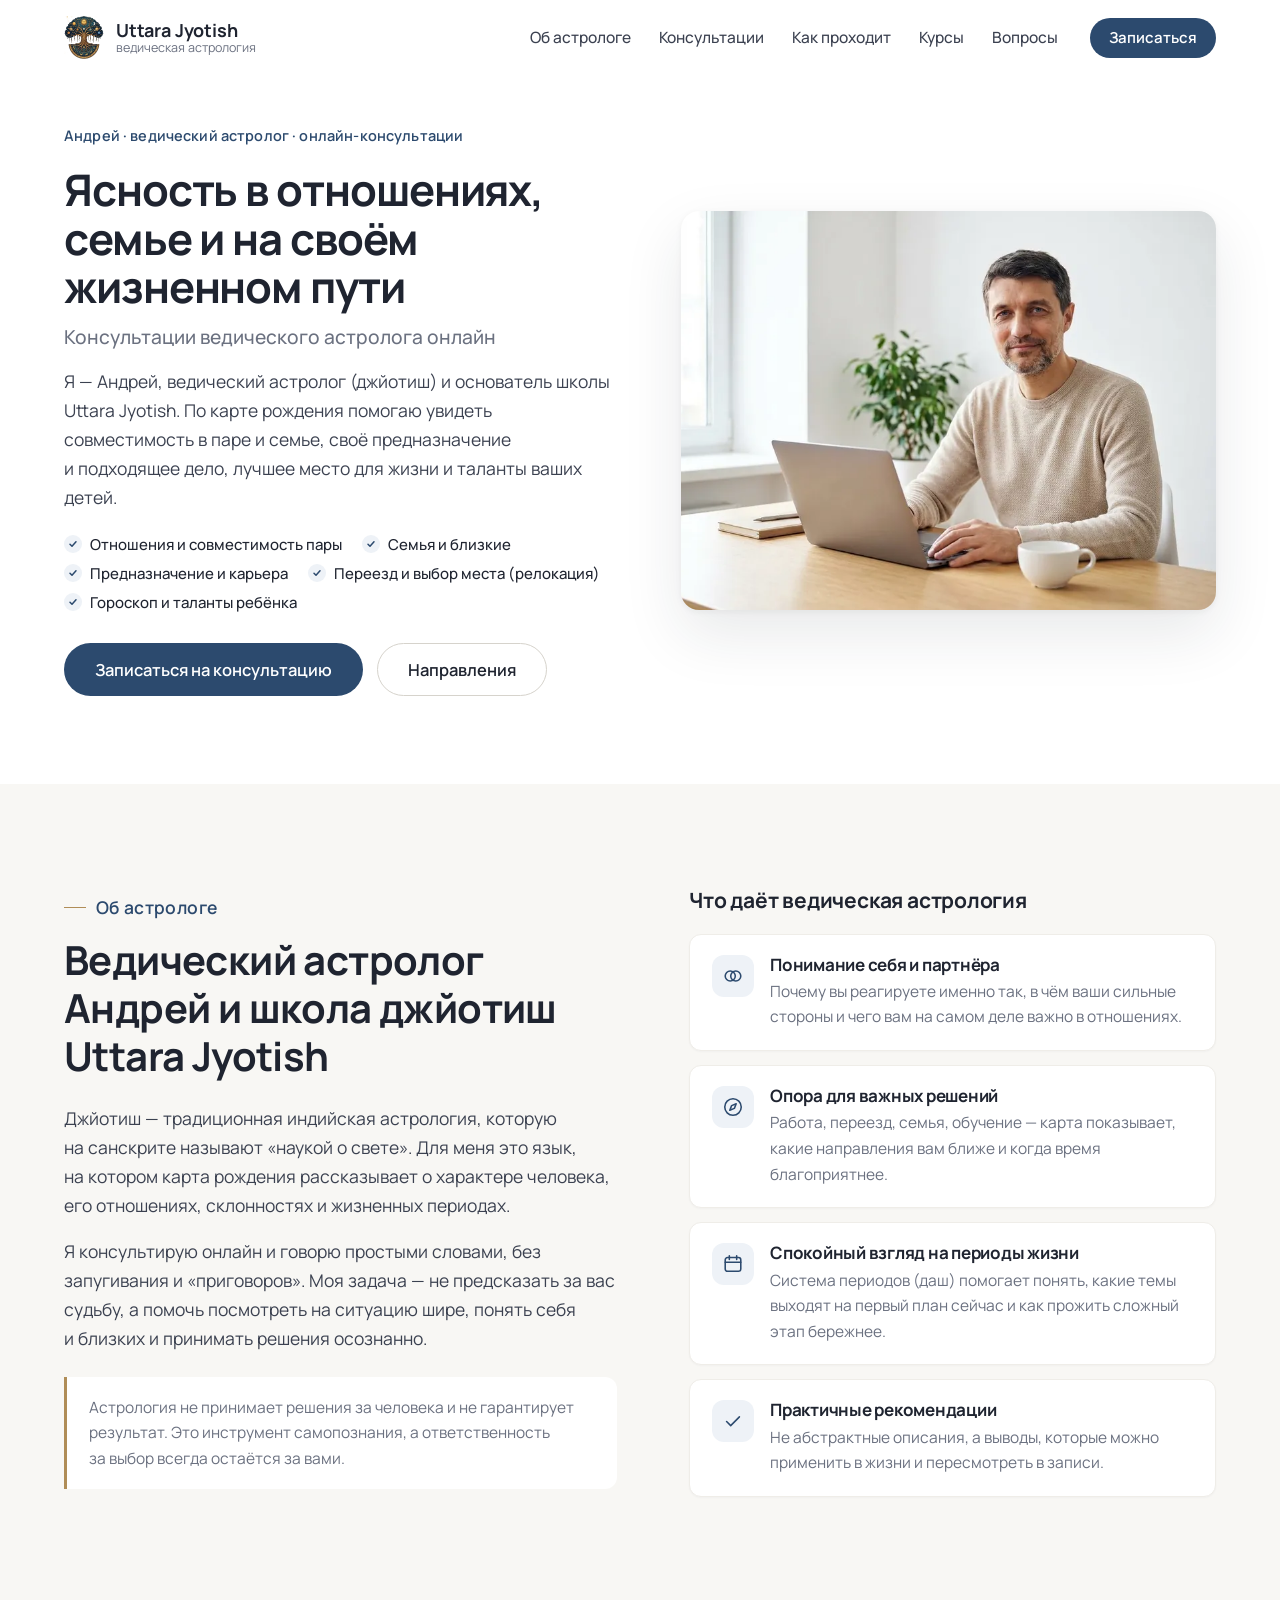
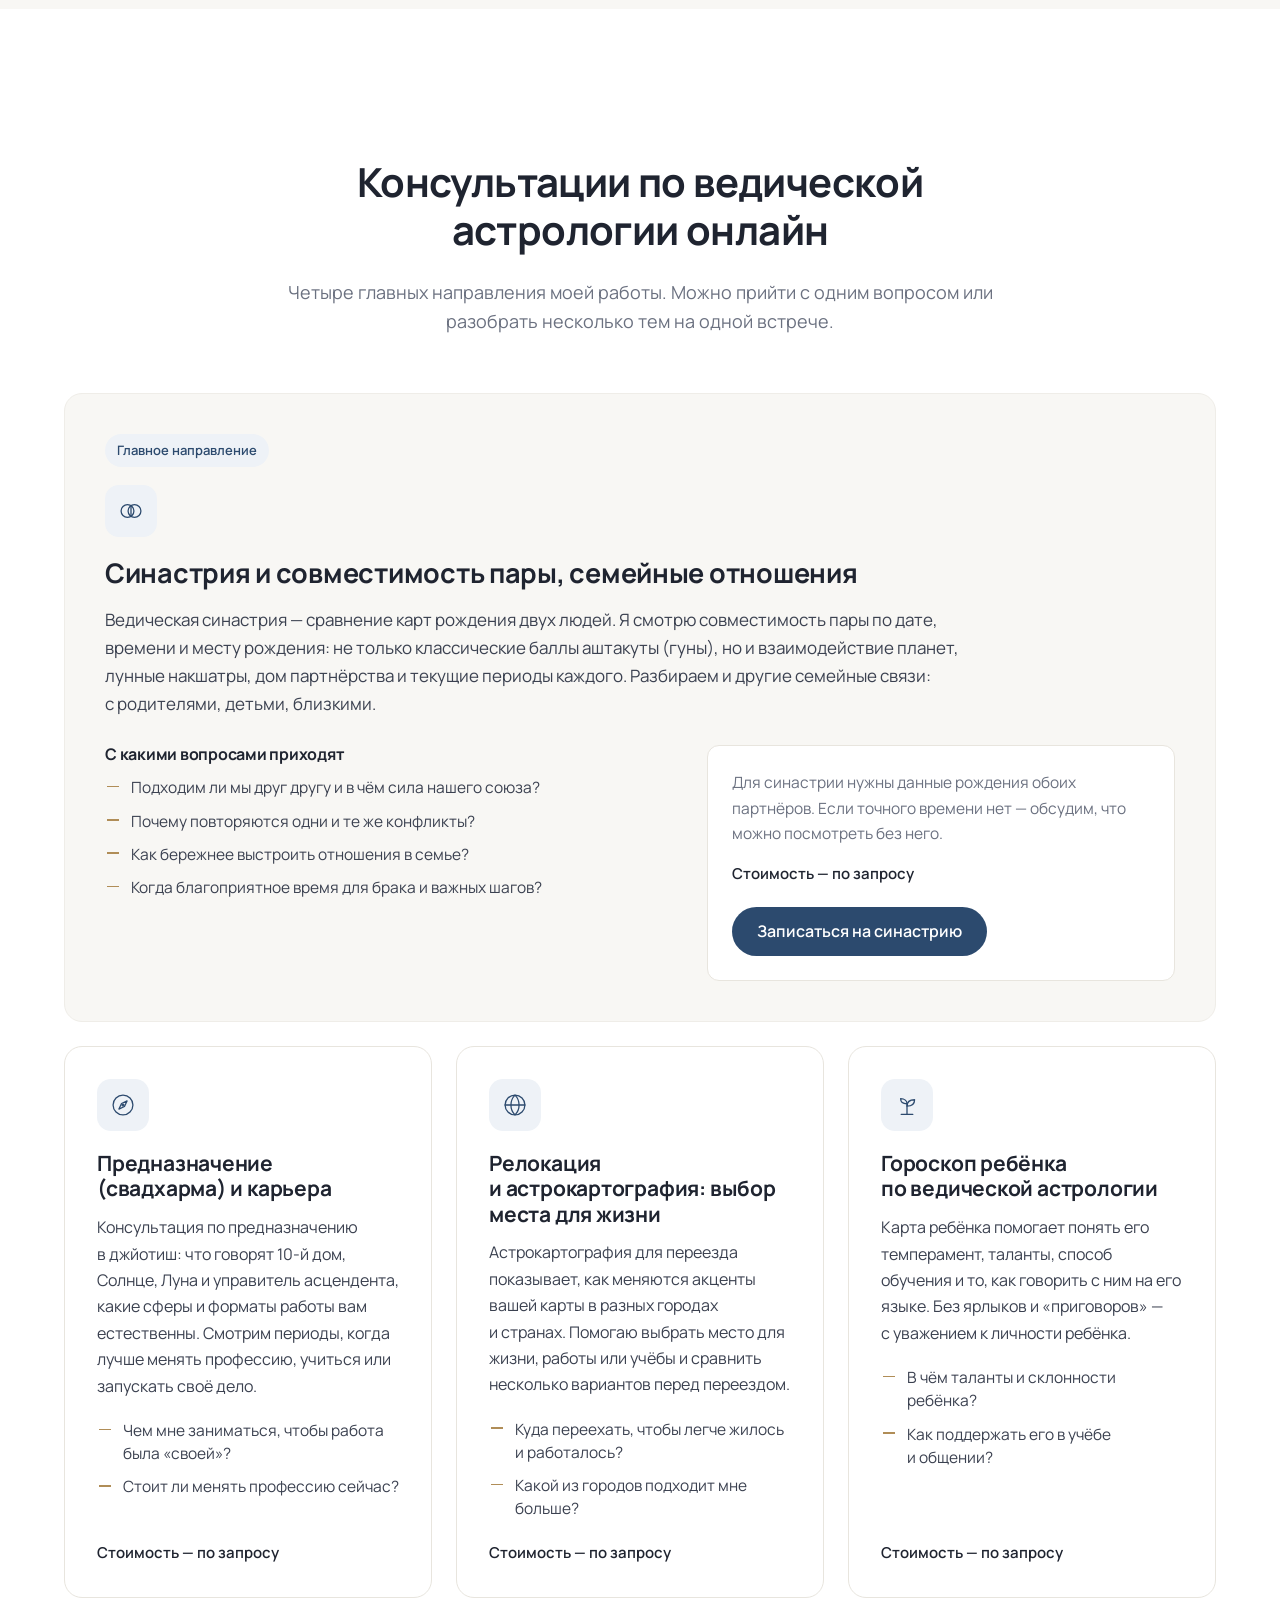
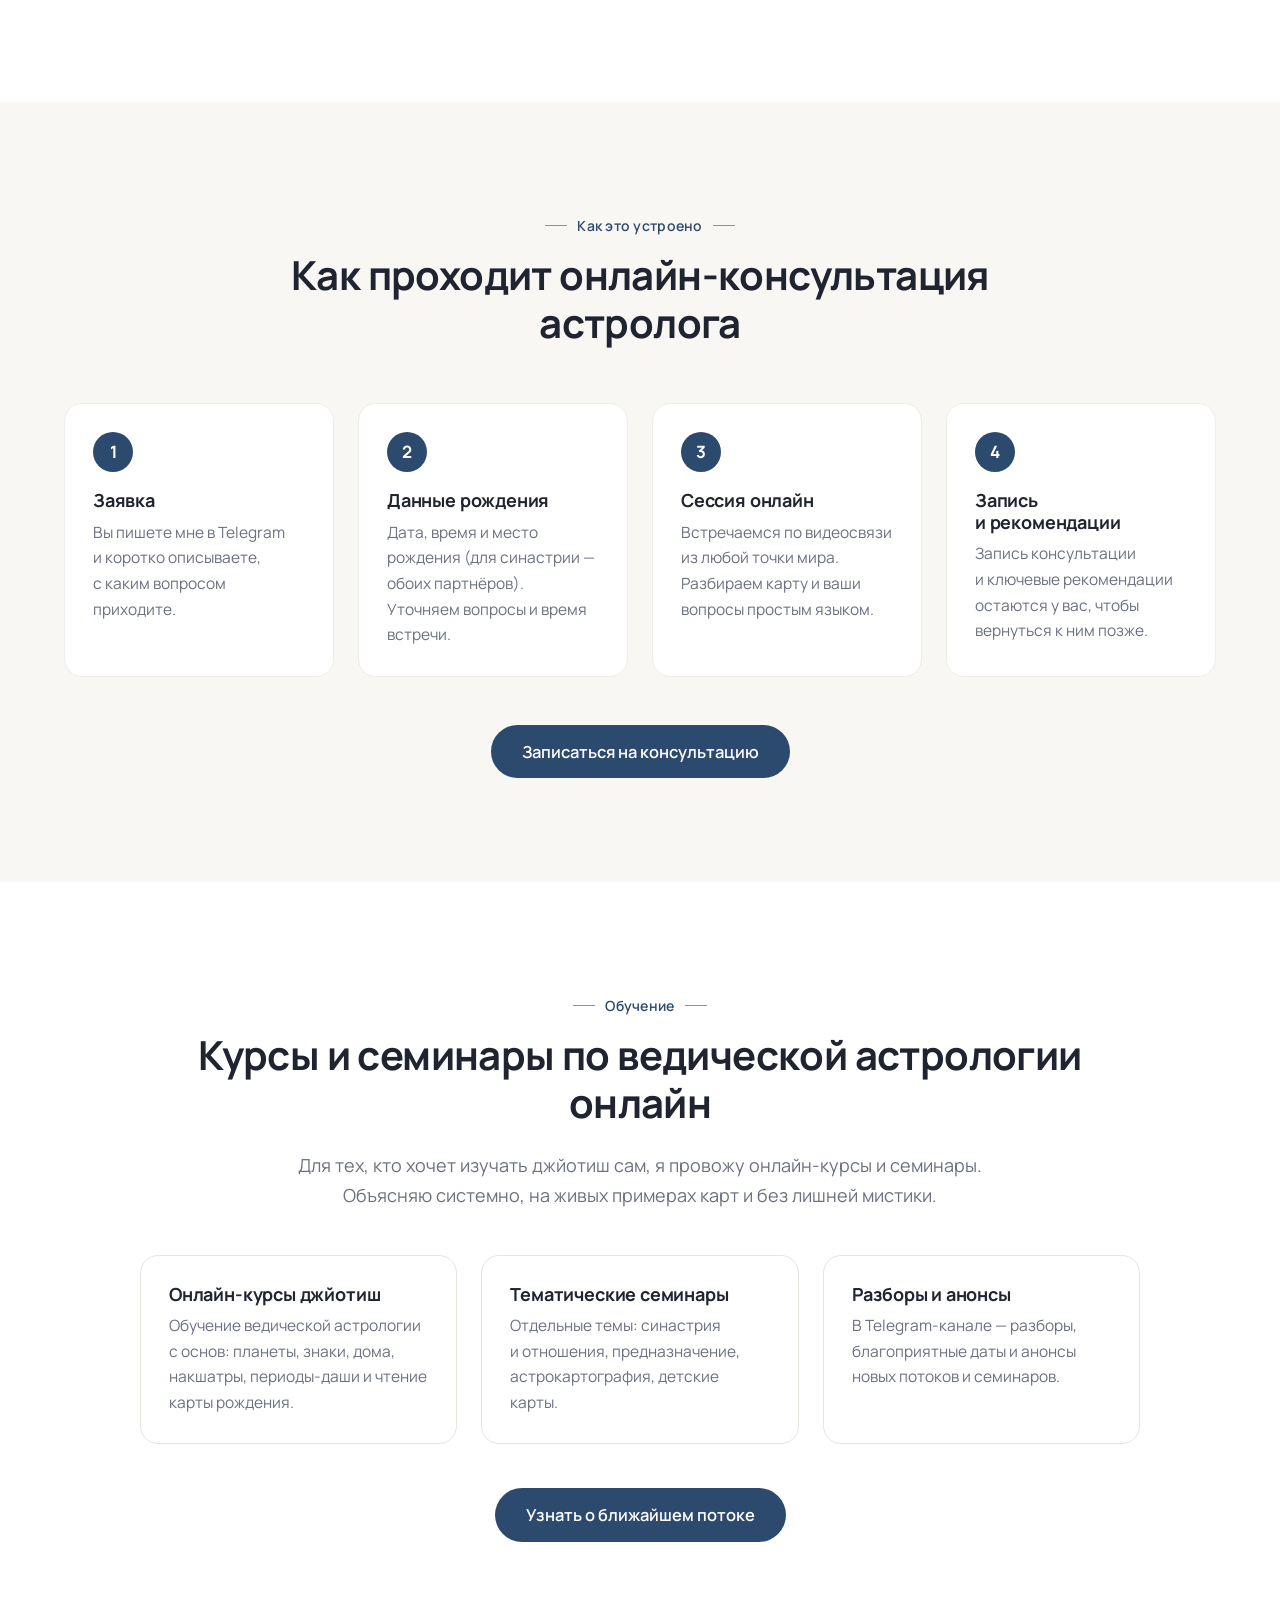
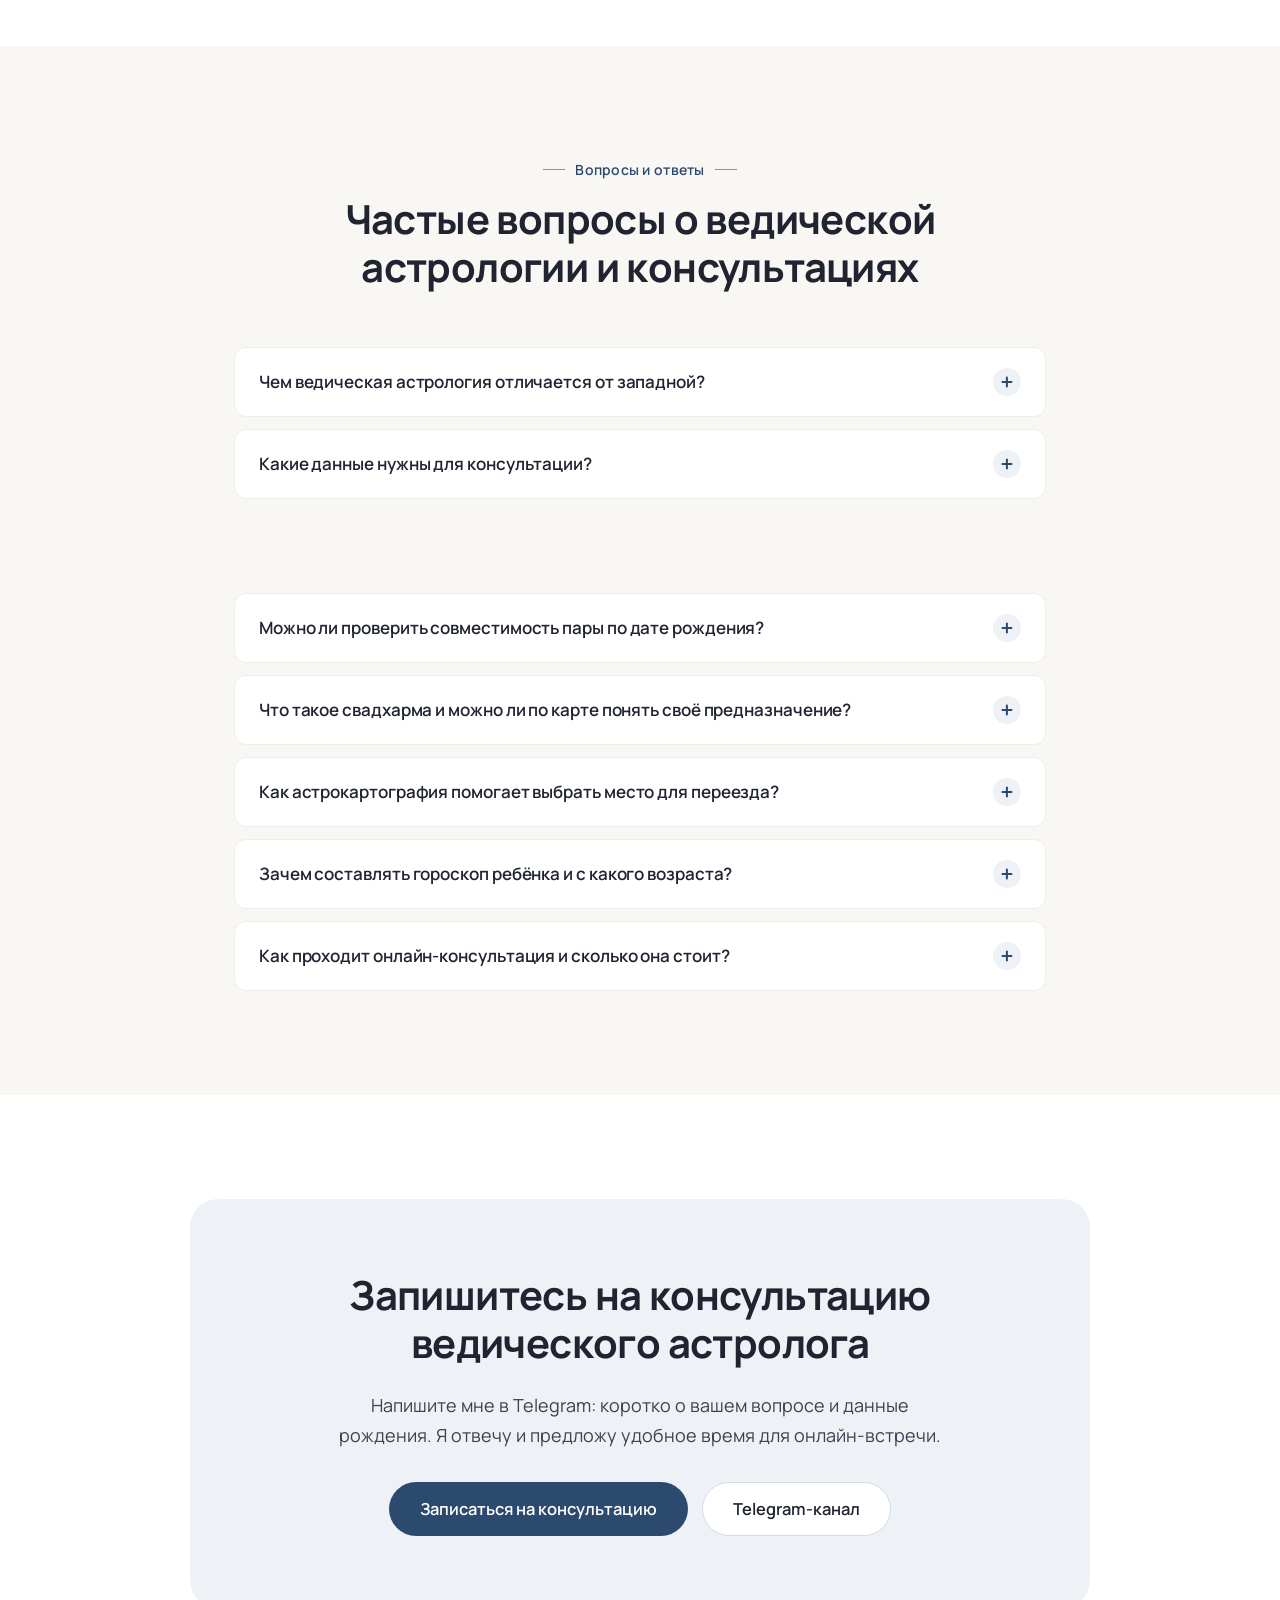
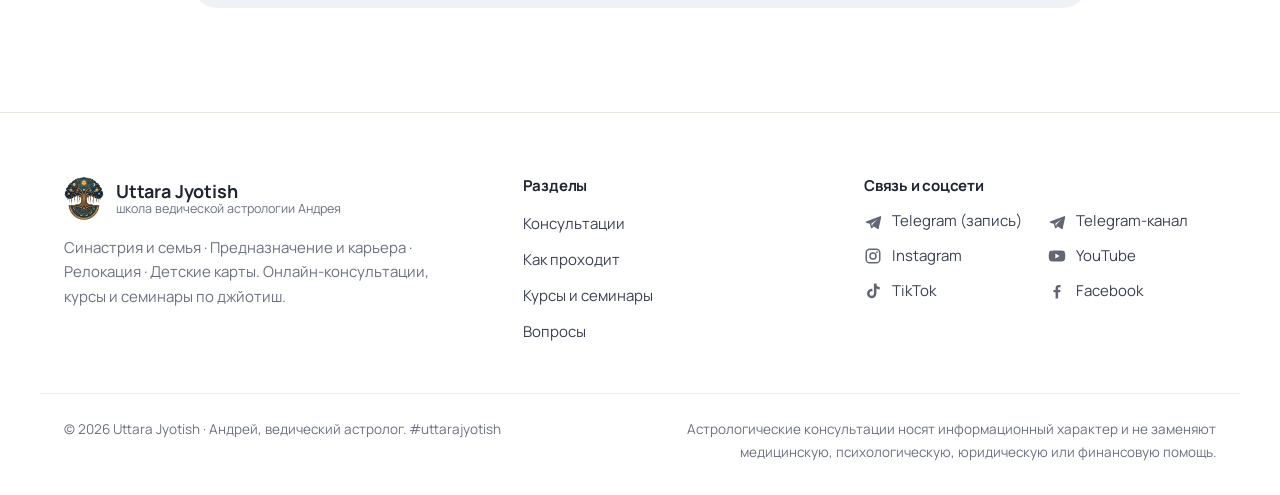
==== commit ece7370f: "Redesign: light minimal style, new desk photo, new OG image, README" ====
--- a/index.html
+++ b/index.html
@@ -8,7 +8,7 @@
 <meta name="keywords" content="ведический астролог онлайн, консультация джйотиш, синастрия, совместимость пары по дате рождения, предназначение, свадхарма, астрокартография переезд, гороскоп ребенка, курсы ведической астрологии онлайн">
 <meta name="author" content="Андрей, Uttara Jyotish">
 <meta name="robots" content="index, follow, max-image-preview:large">
-<meta name="theme-color" content="#0b1430">
+<meta name="theme-color" content="#ffffff">
 <!-- ДОМЕН: замените https://example.com на свой адрес (здесь, в og:url, og:image, JSON-LD, robots.txt, sitemap.xml) -->
 <link rel="canonical" href="https://example.com/">
 
@@ -33,9 +33,8 @@
 <link rel="apple-touch-icon" href="apple-touch-icon.png">
 <link rel="manifest" href="site.webmanifest">
 
-<link rel="preload" href="fonts/cormorant-garamond.woff2" as="font" type="font/woff2" crossorigin>
 <link rel="preload" href="fonts/manrope.woff2" as="font" type="font/woff2" crossorigin>
-<link rel="preload" as="image" href="img/andrey-600.webp" imagesrcset="img/andrey-600.webp 600w, img/andrey.webp 896w" imagesizes="(min-width: 960px) 440px, 72vw" type="image/webp">
+<link rel="preload" as="image" href="img/andrey-desk-800.webp" imagesrcset="img/andrey-desk-800.webp 800w, img/andrey-desk.webp 1200w" imagesizes="(min-width: 1000px) 620px, 92vw" type="image/webp">
 <link rel="stylesheet" href="css/style.css">
 <script>document.documentElement.classList.add('js');</script>
 
@@ -74,7 +73,7 @@
    "alternateName": "Uttara Jyotish",
    "jobTitle": "Ведический астролог",
    "description": "Ведический астролог (джйотиш), основатель школы Uttara Jyotish. Онлайн-консультации по синастрии и совместимости, предназначению и карьере, релокации и детским картам; курсы и семинары по ведической астрологии.",
-   "image": "https://example.com/img/andrey.jpg",
+   "image": "https://example.com/img/andrey-desk.jpg",
    "url": "https://example.com/",
    "knowsAbout": [
     "Ведическая астрология",
@@ -264,7 +263,7 @@
         <li><a href="#courses">Курсы</a></li>
         <li><a href="#faq">Вопросы</a></li>
       </ul>
-      <a class="btn btn-gold btn-sm nav-cta" href="#TELEGRAM_LINK" data-link="telegram" target="_blank" rel="noopener">Записаться</a>
+      <a class="btn btn-primary btn-sm nav-cta" href="#TELEGRAM_LINK" data-link="telegram" target="_blank" rel="noopener">Записаться</a>
     </nav>
     <button class="nav-toggle" id="navToggle" aria-controls="mainNav" aria-expanded="false" aria-label="Открыть меню">
       <span></span><span></span><span></span>
@@ -276,42 +275,37 @@
 
 <!-- ============ HERO ============ -->
 <section class="hero" id="top" aria-labelledby="hero-title">
-  <canvas class="hero-stars" id="stars" aria-hidden="true"></canvas>
-  <div class="hero-glow" aria-hidden="true"></div>
   <div class="container hero-grid">
     <div class="hero-text">
-      <p class="kicker reveal">Андрей · Uttara Jyotish</p>
-      <h1 id="hero-title" class="reveal" style="--d:.08s">
-        <span class="h1-main">Ясность в&nbsp;отношениях и&nbsp;на&nbsp;своём жизненном пути</span>
+      <p class="kicker reveal">Андрей · ведический астролог · онлайн-консультации</p>
+      <h1 id="hero-title" class="reveal" style="--d:.06s">
+        <span class="h1-main">Ясность в&nbsp;отношениях, семье и&nbsp;на&nbsp;своём жизненном пути</span>
         <span class="h1-sub">Консультации ведического астролога онлайн</span>
       </h1>
-      <p class="hero-lead reveal" style="--d:.16s">Я&nbsp;— Андрей, ведический астролог (джйотиш) и&nbsp;основатель школы Uttara Jyotish. По&nbsp;карте рождения помогаю увидеть совместимость в&nbsp;паре и&nbsp;семье, своё предназначение и&nbsp;подходящее дело, лучшее место для жизни и&nbsp;таланты ваших детей.</p>
+      <p class="hero-lead reveal" style="--d:.12s">Я&nbsp;— Андрей, ведический астролог (джйотиш) и&nbsp;основатель школы Uttara Jyotish. По&nbsp;карте рождения помогаю увидеть совместимость в&nbsp;паре и&nbsp;семье, своё предназначение и&nbsp;подходящее дело, лучшее место для жизни и&nbsp;таланты ваших детей.</p>
+      <ul class="hero-topics reveal" style="--d:.18s" aria-label="С чем я помогаю">
+        <li>Отношения и&nbsp;совместимость пары</li>
+        <li>Семья и&nbsp;близкие</li>
+        <li>Предназначение и&nbsp;карьера</li>
+        <li>Переезд и&nbsp;выбор места (релокация)</li>
+        <li>Гороскоп и&nbsp;таланты ребёнка</li>
+      </ul>
       <div class="hero-actions reveal" style="--d:.24s">
-        <a class="btn btn-gold btn-lg" href="#TELEGRAM_LINK" data-link="telegram" target="_blank" rel="noopener">Записаться на консультацию</a>
-        <a class="btn btn-ghost btn-lg" href="#services">Направления</a>
+        <a class="btn btn-primary btn-lg" href="#TELEGRAM_LINK" data-link="telegram" target="_blank" rel="noopener">Записаться на консультацию</a>
+        <a class="btn btn-secondary btn-lg" href="#services">Направления</a>
       </div>
-      <ul class="hero-tags reveal" style="--d:.32s" aria-label="Темы консультаций">
-        <li>Синастрия и&nbsp;семья</li>
-        <li>Предназначение и&nbsp;карьера</li>
-        <li>Релокация</li>
-        <li>Детские карты</li>
-      </ul>
-    </div>
-    <div class="hero-visual reveal" style="--d:.1s">
-      <div class="wheel-wrap" aria-hidden="true"><svg class="wheel" viewBox="-200 -200 400 400" role="presentation" focusable="false"><g class="wheel-rot"><circle r="196" fill="none" stroke="currentColor" stroke-width="1" opacity="0.55"/><circle r="184" fill="none" stroke="currentColor" stroke-width="1.4" opacity="0.8"/><circle r="146" fill="none" stroke="currentColor" stroke-width="1" opacity="0.6"/><circle r="112" fill="none" stroke="currentColor" stroke-width="1" opacity="0.45"/><circle r="60" fill="none" stroke="currentColor" stroke-width="1" opacity="0.35"/><circle cx="0.0" cy="-190.0" r="2.2" fill="currentColor" opacity=".85"/><circle cx="43.8" cy="-184.9" r="1.3" fill="currentColor" opacity=".85"/><circle cx="85.3" cy="-169.8" r="1.3" fill="currentColor" opacity=".85"/><circle cx="122.1" cy="-145.5" r="2.2" fill="currentColor" opacity=".85"/><circle cx="152.4" cy="-113.5" r="1.3" fill="currentColor" opacity=".85"/><circle cx="174.5" cy="-75.3" r="1.3" fill="currentColor" opacity=".85"/><circle cx="187.1" cy="-33.0" r="2.2" fill="currentColor" opacity=".85"/><circle cx="189.7" cy="11.0" r="1.3" fill="currentColor" opacity=".85"/><circle cx="182.0" cy="54.5" r="1.3" fill="currentColor" opacity=".85"/><circle cx="164.5" cy="95.0" r="2.2" fill="currentColor" opacity=".85"/><circle cx="138.2" cy="130.4" r="1.3" fill="currentColor" opacity=".85"/><circle cx="104.4" cy="158.7" r="1.3" fill="currentColor" opacity=".85"/><circle cx="65.0" cy="178.5" r="2.2" fill="currentColor" opacity=".85"/><circle cx="22.1" cy="188.7" r="1.3" fill="currentColor" opacity=".85"/><circle cx="-22.1" cy="188.7" r="1.3" fill="currentColor" opacity=".85"/><circle cx="-65.0" cy="178.5" r="2.2" fill="currentColor" opacity=".85"/><circle cx="-104.4" cy="158.7" r="1.3" fill="currentColor" opacity=".85"/><circle cx="-138.2" cy="130.4" r="1.3" fill="currentColor" opacity=".85"/><circle cx="-164.5" cy="95.0" r="2.2" fill="currentColor" opacity=".85"/><circle cx="-182.0" cy="54.5" r="1.3" fill="currentColor" opacity=".85"/><circle cx="-189.7" cy="11.0" r="1.3" fill="currentColor" opacity=".85"/><circle cx="-187.1" cy="-33.0" r="2.2" fill="currentColor" opacity=".85"/><circle cx="-174.5" cy="-75.3" r="1.3" fill="currentColor" opacity=".85"/><circle cx="-152.4" cy="-113.5" r="1.3" fill="currentColor" opacity=".85"/><circle cx="-122.1" cy="-145.5" r="2.2" fill="currentColor" opacity=".85"/><circle cx="-85.3" cy="-169.8" r="1.3" fill="currentColor" opacity=".85"/><circle cx="-43.8" cy="-184.9" r="1.3" fill="currentColor" opacity=".85"/><line x1="0.0" y1="-112.0" x2="0.0" y2="-184.0" stroke="currentColor" stroke-width="1" opacity=".55"/><text x="42.7" y="-159.4" transform="rotate(15 42.7 -159.4)" class="wheel-glyph">♈&#xFE0E;</text><line x1="25.4" y1="-143.8" x2="24.3" y2="-137.9" stroke="currentColor" opacity=".5"/><line x1="49.9" y1="-137.2" x2="47.9" y2="-131.6" stroke="currentColor" opacity=".5"/><line x1="56.0" y1="-97.0" x2="92.0" y2="-159.3" stroke="currentColor" stroke-width="1" opacity=".55"/><text x="116.7" y="-116.7" transform="rotate(45 116.7 -116.7)" class="wheel-glyph">♉&#xFE0E;</text><line x1="93.8" y1="-111.8" x2="90.0" y2="-107.2" stroke="currentColor" opacity=".5"/><line x1="111.8" y1="-93.8" x2="107.2" y2="-90.0" stroke="currentColor" opacity=".5"/><line x1="97.0" y1="-56.0" x2="159.3" y2="-92.0" stroke="currentColor" stroke-width="1" opacity=".55"/><text x="159.4" y="-42.7" transform="rotate(75 159.4 -42.7)" class="wheel-glyph">♊&#xFE0E;</text><line x1="137.2" y1="-49.9" x2="131.6" y2="-47.9" stroke="currentColor" opacity=".5"/><line x1="143.8" y1="-25.4" x2="137.9" y2="-24.3" stroke="currentColor" opacity=".5"/><line x1="112.0" y1="0.0" x2="184.0" y2="0.0" stroke="currentColor" stroke-width="1" opacity=".55"/><text x="159.4" y="42.7" transform="rotate(105 159.4 42.7)" class="wheel-glyph">♋&#xFE0E;</text><line x1="143.8" y1="25.4" x2="137.9" y2="24.3" stroke="currentColor" opacity=".5"/><line x1="137.2" y1="49.9" x2="131.6" y2="47.9" stroke="currentColor" opacity=".5"/><line x1="97.0" y1="56.0" x2="159.3" y2="92.0" stroke="currentColor" stroke-width="1" opacity=".55"/><text x="116.7" y="116.7" transform="rotate(135 116.7 116.7)" class="wheel-glyph">♌&#xFE0E;</text><line x1="111.8" y1="93.8" x2="107.2" y2="90.0" stroke="currentColor" opacity=".5"/><line x1="93.8" y1="111.8" x2="90.0" y2="107.2" stroke="currentColor" opacity=".5"/><line x1="56.0" y1="97.0" x2="92.0" y2="159.3" stroke="currentColor" stroke-width="1" opacity=".55"/><text x="42.7" y="159.4" transform="rotate(165 42.7 159.4)" class="wheel-glyph">♍&#xFE0E;</text><line x1="49.9" y1="137.2" x2="47.9" y2="131.6" stroke="currentColor" opacity=".5"/><line x1="25.4" y1="143.8" x2="24.3" y2="137.9" stroke="currentColor" opacity=".5"/><line x1="0.0" y1="112.0" x2="0.0" y2="184.0" stroke="currentColor" stroke-width="1" opacity=".55"/><text x="-42.7" y="159.4" transform="rotate(195 -42.7 159.4)" class="wheel-glyph">♎&#xFE0E;</text><line x1="-25.4" y1="143.8" x2="-24.3" y2="137.9" stroke="currentColor" opacity=".5"/><line x1="-49.9" y1="137.2" x2="-47.9" y2="131.6" stroke="currentColor" opacity=".5"/><line x1="-56.0" y1="97.0" x2="-92.0" y2="159.3" stroke="currentColor" stroke-width="1" opacity=".55"/><text x="-116.7" y="116.7" transform="rotate(225 -116.7 116.7)" class="wheel-glyph">♏&#xFE0E;</text><line x1="-93.8" y1="111.8" x2="-90.0" y2="107.2" stroke="currentColor" opacity=".5"/><line x1="-111.8" y1="93.8" x2="-107.2" y2="90.0" stroke="currentColor" opacity=".5"/><line x1="-97.0" y1="56.0" x2="-159.3" y2="92.0" stroke="currentColor" stroke-width="1" opacity=".55"/><text x="-159.4" y="42.7" transform="rotate(255 -159.4 42.7)" class="wheel-glyph">♐&#xFE0E;</text><line x1="-137.2" y1="49.9" x2="-131.6" y2="47.9" stroke="currentColor" opacity=".5"/><line x1="-143.8" y1="25.4" x2="-137.9" y2="24.3" stroke="currentColor" opacity=".5"/><line x1="-112.0" y1="0.0" x2="-184.0" y2="0.0" stroke="currentColor" stroke-width="1" opacity=".55"/><text x="-159.4" y="-42.7" transform="rotate(285 -159.4 -42.7)" class="wheel-glyph">♑&#xFE0E;</text><line x1="-143.8" y1="-25.4" x2="-137.9" y2="-24.3" stroke="currentColor" opacity=".5"/><line x1="-137.2" y1="-49.9" x2="-131.6" y2="-47.9" stroke="currentColor" opacity=".5"/><line x1="-97.0" y1="-56.0" x2="-159.3" y2="-92.0" stroke="currentColor" stroke-width="1" opacity=".55"/><text x="-116.7" y="-116.7" transform="rotate(315 -116.7 -116.7)" class="wheel-glyph">♒&#xFE0E;</text><line x1="-111.8" y1="-93.8" x2="-107.2" y2="-90.0" stroke="currentColor" opacity=".5"/><line x1="-93.8" y1="-111.8" x2="-90.0" y2="-107.2" stroke="currentColor" opacity=".5"/><line x1="-56.0" y1="-97.0" x2="-92.0" y2="-159.3" stroke="currentColor" stroke-width="1" opacity=".55"/><text x="-42.7" y="-159.4" transform="rotate(345 -42.7 -159.4)" class="wheel-glyph">♓&#xFE0E;</text><line x1="-49.9" y1="-137.2" x2="-47.9" y2="-131.6" stroke="currentColor" opacity=".5"/><line x1="-25.4" y1="-143.8" x2="-24.3" y2="-137.9" stroke="currentColor" opacity=".5"/><polygon points="0.0,-108.0 17.1,-63.8 54.0,-93.5 46.7,-46.7 93.5,-54.0 63.8,-17.1 108.0,0.0 63.8,17.1 93.5,54.0 46.7,46.7 54.0,93.5 17.1,63.8 0.0,108.0 -17.1,63.8 -54.0,93.5 -46.7,46.7 -93.5,54.0 -63.8,17.1 -108.0,0.0 -63.8,-17.1 -93.5,-54.0 -46.7,-46.7 -54.0,-93.5 -17.1,-63.8" fill="none" stroke="currentColor" stroke-width=".8" opacity=".35"/></g></svg></div>
-      <figure class="portrait">
-        <picture>
-          <source type="image/webp" srcset="img/andrey-600.webp 600w, img/andrey.webp 896w" sizes="(min-width: 960px) 440px, 72vw">
-          <img src="img/andrey-600.jpg" srcset="img/andrey-600.jpg 600w, img/andrey.jpg 896w" sizes="(min-width: 960px) 440px, 72vw" width="896" height="1200" alt="Андрей — ведический астролог, основатель школы Uttara Jyotish" fetchpriority="high" decoding="async">
-        </picture>
-      </figure>
-    </div>
-  </div>
-  <a class="scroll-cue" href="#about" aria-label="Прокрутить к разделу об астрологе"><span></span></a>
+    </div>
+    <figure class="hero-photo reveal" style="--d:.1s">
+      <picture>
+        <source type="image/webp" srcset="img/andrey-desk-800.webp 800w, img/andrey-desk.webp 1200w" sizes="(min-width: 1000px) 620px, 92vw">
+        <img src="img/andrey-desk-800.jpg" srcset="img/andrey-desk-800.jpg 800w, img/andrey-desk.jpg 1200w" sizes="(min-width: 1000px) 620px, 92vw" width="1200" height="896" alt="Андрей — ведический астролог, проводит онлайн-консультацию за рабочим столом" fetchpriority="high" decoding="async">
+      </picture>
+    </figure>
+  </div>
 </section>
 
 <!-- ============ ABOUT ============ -->
-<section class="section section-parchment" id="about" aria-labelledby="about-title">
+<section class="section section-alt" id="about" aria-labelledby="about-title">
   <div class="container about-grid">
     <div class="about-text">
       <p class="eyebrow reveal">Об астрологе</p>
@@ -332,7 +326,7 @@
           <div><h4>Опора для важных решений</h4><p>Работа, переезд, семья, обучение&nbsp;— карта показывает, какие направления вам ближе и&nbsp;когда время благоприятнее.</p></div>
         </li>
         <li class="benefit reveal" style="--d:.19s">
-          <span class="benefit-ico" aria-hidden="true"><svg viewBox="0 0 24 24"><path d="M20 14.5A8 8 0 1 1 9.5 4a6.5 6.5 0 0 0 10.5 10.5z"/></svg></span>
+          <span class="benefit-ico" aria-hidden="true"><svg viewBox="0 0 24 24"><rect x="3.5" y="5" width="17" height="15" rx="2.5"/><path d="M3.5 10h17M8 3v4M16 3v4"/></svg></span>
           <div><h4>Спокойный взгляд на&nbsp;периоды жизни</h4><p>Система периодов (даш) помогает понять, какие темы выходят на&nbsp;первый план сейчас и&nbsp;как прожить сложный этап бережнее.</p></div>
         </li>
         <li class="benefit reveal" style="--d:.26s">
@@ -345,7 +339,7 @@
 </section>
 
 <!-- ============ SERVICES ============ -->
-<section class="section section-navy" id="services" aria-labelledby="services-title">
+<section class="section" id="services" aria-labelledby="services-title">
   <div class="container">
     <div class="section-head">
       <p class="eyebrow reveal">Консультации</p>
@@ -371,7 +365,7 @@
           <div class="card-aside">
             <p>Для синастрии нужны данные рождения обоих партнёров. Если точного времени нет&nbsp;— обсудим, что можно посмотреть без него.</p>
             <p class="price">Стоимость — по&nbsp;запросу</p>
-            <a class="btn btn-gold" href="#TELEGRAM_LINK" data-link="telegram" target="_blank" rel="noopener">Записаться на&nbsp;синастрию</a>
+            <a class="btn btn-primary" href="#TELEGRAM_LINK" data-link="telegram" target="_blank" rel="noopener">Записаться на&nbsp;синастрию</a>
           </div>
         </div>
       </article>
@@ -399,7 +393,7 @@
       </article>
 
       <article class="card reveal" style="--d:.15s" id="children">
-        <div class="card-ico" aria-hidden="true"><svg viewBox="0 0 48 48"><path d="M24 8l3.8 8.6 9.2.9-7 6.2 2 9.1L24 28l-8 4.8 2-9.1-7-6.2 9.2-.9z"/><path d="M14 40h20"/></svg></div>
+        <div class="card-ico" aria-hidden="true"><svg viewBox="0 0 48 48"><path d="M24 40V22"/><path d="M24 26c0-7 5-11 13-11 0 8-5 11-13 11z"/><path d="M24 22c0-5-4-9-11-9 0 6 4 9 11 9z"/><path d="M14 40h20"/></svg></div>
         <h3>Гороскоп ребёнка по&nbsp;ведической астрологии</h3>
         <p>Карта ребёнка помогает понять его темперамент, таланты, способ обучения и&nbsp;то, как говорить с&nbsp;ним на&nbsp;его языке. Без ярлыков и&nbsp;«приговоров»&nbsp;— с&nbsp;уважением к&nbsp;личности ребёнка.</p>
         <ul class="ticks">
@@ -413,7 +407,7 @@
 </section>
 
 <!-- ============ HOW ============ -->
-<section class="section section-parchment" id="how" aria-labelledby="how-title">
+<section class="section section-alt" id="how" aria-labelledby="how-title">
   <div class="container">
     <div class="section-head">
       <p class="eyebrow reveal">Как это устроено</p>
@@ -442,13 +436,13 @@
       </li>
     </ol>
     <div class="center reveal">
-      <a class="btn btn-navy btn-lg" href="#TELEGRAM_LINK" data-link="telegram" target="_blank" rel="noopener">Записаться на консультацию</a>
+      <a class="btn btn-primary btn-lg" href="#TELEGRAM_LINK" data-link="telegram" target="_blank" rel="noopener">Записаться на консультацию</a>
     </div>
   </div>
 </section>
 
 <!-- ============ COURSES ============ -->
-<section class="section section-cosmic" id="courses" aria-labelledby="courses-title">
+<section class="section" id="courses" aria-labelledby="courses-title">
   <div class="container">
     <div class="courses-panel reveal">
       <p class="eyebrow">Обучение</p>
@@ -468,13 +462,13 @@
           <p>В&nbsp;Telegram-канале&nbsp;— разборы, благоприятные даты и&nbsp;анонсы новых потоков и&nbsp;семинаров.</p>
         </div>
       </div>
-      <a class="btn btn-navy btn-lg" href="#TELEGRAM_CHANNEL_LINK" data-link="telegramChannel" target="_blank" rel="noopener">Узнать о&nbsp;ближайшем потоке</a>
+      <a class="btn btn-primary btn-lg" href="#TELEGRAM_CHANNEL_LINK" data-link="telegramChannel" target="_blank" rel="noopener">Узнать о&nbsp;ближайшем потоке</a>
     </div>
   </div>
 </section>
 
 <!-- ============ FAQ ============ -->
-<section class="section section-parchment" id="faq" aria-labelledby="faq-title">
+<section class="section section-alt" id="faq" aria-labelledby="faq-title">
   <div class="container narrow">
     <div class="section-head">
       <p class="eyebrow reveal">Вопросы и&nbsp;ответы</p>
@@ -519,16 +513,14 @@
 
 <!-- ============ FINAL CTA ============ -->
 <section class="section final-cta" id="contact" aria-labelledby="cta-title">
-  <canvas class="hero-stars" id="stars2" aria-hidden="true"></canvas>
-  <div class="container final-inner">
-    <img class="final-emblem reveal" src="img/emblem-320.webp" width="320" height="341" alt="Эмблема Uttara Jyotish: космическое древо над зодиакальным кругом" loading="lazy" decoding="async">
+  <div class="container"><div class="final-inner">
     <h2 id="cta-title" class="reveal">Запишитесь на&nbsp;консультацию ведического астролога</h2>
     <p class="reveal">Напишите мне в&nbsp;Telegram: коротко о&nbsp;вашем вопросе и&nbsp;данные рождения. Я&nbsp;отвечу и&nbsp;предложу удобное время для онлайн-встречи.</p>
     <div class="hero-actions center reveal">
-      <a class="btn btn-gold btn-lg" href="#TELEGRAM_LINK" data-link="telegram" target="_blank" rel="noopener">Записаться на консультацию</a>
-      <a class="btn btn-ghost btn-lg" href="#TELEGRAM_CHANNEL_LINK" data-link="telegramChannel" target="_blank" rel="noopener">Telegram-канал</a>
-    </div>
-  </div>
+      <a class="btn btn-primary btn-lg" href="#TELEGRAM_LINK" data-link="telegram" target="_blank" rel="noopener">Записаться на консультацию</a>
+      <a class="btn btn-secondary btn-lg" href="#TELEGRAM_CHANNEL_LINK" data-link="telegramChannel" target="_blank" rel="noopener">Telegram-канал</a>
+    </div>
+  </div></div>
 </section>
 
 </main>
--- a/css/style.css
+++ b/css/style.css
@@ -1,249 +1,242 @@
-/* Uttara Jyotish — landing styles. Mobile first. */
-@font-face{font-family:"Cormorant Garamond";src:url(../fonts/cormorant-garamond.woff2) format("woff2");font-weight:300 700;font-style:normal;font-display:swap}
-@font-face{font-family:"Cormorant Garamond";src:url(../fonts/cormorant-garamond-italic.woff2) format("woff2");font-weight:300 700;font-style:italic;font-display:swap}
+/* Uttara Jyotish — светлый минималистичный дизайн */
 @font-face{font-family:"Manrope";src:url(../fonts/manrope.woff2) format("woff2");font-weight:200 800;font-style:normal;font-display:swap}
 
 :root{
-  --navy-950:#080f26; --navy-900:#0d1733; --navy-800:#15234a; --navy-700:#1f3263;
-  --gold:#c9a45c; --gold-light:#e7cd92; --gold-dark:#9c7a3a;
-  --brown:#6b4a2b; --brown-dark:#4a321c;
-  --parchment:#f6eedc; --parchment-2:#efe3c7; --parchment-3:#e6d5ae;
-  --ink:#232842; --ink-soft:#4a4f66;
-  --serif:"Cormorant Garamond","Playfair Display",Georgia,"Times New Roman",serif;
-  --sans:"Manrope",system-ui,-apple-system,"Segoe UI",Roboto,Arial,sans-serif;
-  --radius:18px; --shadow:0 18px 50px -20px rgba(8,15,38,.45);
-  --header-h:68px;
-  --ease:cubic-bezier(.22,.61,.36,1);
+  --bg:#ffffff; --bg-alt:#f8f7f4; --line:#e8e5de; --line-soft:#efede8;
+  --ink:#1f2430; --text:#3b4150; --muted:#6b7180;
+  --accent:#2c4a6e; --accent-dark:#213a58; --accent-soft:#eef2f7;
+  --gold:#b08d57;
+  --radius:18px; --radius-sm:12px;
+  --shadow:0 1px 2px rgba(31,36,48,.04),0 8px 24px rgba(31,36,48,.06);
+  --shadow-lg:0 2px 6px rgba(31,36,48,.05),0 24px 60px rgba(31,36,48,.10);
+  --container:1200px;
+  --font:"Manrope",system-ui,-apple-system,"Segoe UI",Roboto,Arial,sans-serif;
+  --header-h:76px;
 }
 *,*::before,*::after{box-sizing:border-box}
-html{scroll-behavior:smooth;scroll-padding-top:calc(var(--header-h) + 8px);-webkit-text-size-adjust:100%}
-body{margin:0;font-family:var(--sans);font-size:1rem;line-height:1.65;color:var(--ink);background:var(--parchment);-webkit-font-smoothing:antialiased;overflow-x:hidden}
+html{scroll-behavior:smooth;scroll-padding-top:calc(var(--header-h) + 12px);-webkit-text-size-adjust:100%}
+body{margin:0;font-family:var(--font);font-size:17px;line-height:1.65;color:var(--text);background:var(--bg);-webkit-font-smoothing:antialiased;text-rendering:optimizeLegibility}
 img{max-width:100%;height:auto;display:block}
-a{color:inherit}
-h1,h2,h3,h4{font-family:var(--serif);font-weight:600;line-height:1.15;margin:0 0 .6em;letter-spacing:.005em}
-h2{font-size:clamp(2rem,1.3rem + 3vw,3.1rem)}
-h3{font-size:1.5rem}
-h4{font-size:1.2rem}
+a{color:var(--accent);text-decoration:none}
+a:hover{color:var(--accent-dark)}
+h1,h2,h3,h4{color:var(--ink);font-weight:700;line-height:1.2;letter-spacing:-.015em;margin:0 0 .6em}
+h2{font-size:clamp(28px,3.2vw,40px)}
+h3{font-size:20px;letter-spacing:-.01em}
+h4{font-size:17px}
 p{margin:0 0 1em}
 ul,ol{margin:0;padding:0;list-style:none}
-.container{width:min(1200px,100% - 2.5rem);margin-inline:auto}
-.container.narrow{width:min(860px,100% - 2.5rem)}
-.center{text-align:center;display:flex;justify-content:center;flex-wrap:wrap;gap:1rem}
-.skip-link{position:absolute;left:-999px;top:0;background:var(--gold);color:var(--navy-950);padding:.6rem 1rem;z-index:100;border-radius:0 0 8px 0}
-.skip-link:focus{left:0}
-:focus-visible{outline:2px solid var(--gold);outline-offset:3px;border-radius:4px}
+:focus-visible{outline:2px solid var(--accent);outline-offset:3px;border-radius:6px}
+.container{width:100%;max-width:var(--container);margin:0 auto;padding:0 24px}
+.narrow{max-width:860px}
+.center{text-align:center}
+.skip-link{position:absolute;left:12px;top:-60px;z-index:100;background:var(--ink);color:#fff;padding:10px 16px;border-radius:8px}
+.skip-link:focus{top:12px;color:#fff}
 
 /* Buttons */
-.btn{--bg:var(--gold);position:relative;display:inline-flex;align-items:center;justify-content:center;gap:.5rem;padding:.85rem 1.5rem;border-radius:999px;font-family:var(--sans);font-weight:700;font-size:.98rem;letter-spacing:.01em;text-decoration:none;border:1.5px solid transparent;cursor:pointer;overflow:hidden;isolation:isolate;transition:transform .35s var(--ease),box-shadow .35s var(--ease),background-color .3s,color .3s,border-color .3s}
-.btn::after{content:"";position:absolute;inset:0;background:linear-gradient(110deg,transparent 30%,rgba(255,255,255,.45) 50%,transparent 70%);transform:translateX(-120%);transition:transform .8s var(--ease);z-index:-1}
-.btn:hover{transform:translateY(-2px)}
-.btn:hover::after{transform:translateX(120%)}
-.btn-gold{background:linear-gradient(135deg,var(--gold-light),var(--gold) 55%,var(--gold-dark));color:var(--navy-950);box-shadow:0 10px 30px -10px rgba(201,164,92,.7)}
-.btn-gold:hover{box-shadow:0 16px 36px -10px rgba(201,164,92,.9)}
-.btn-ghost{border-color:rgba(231,205,146,.55);color:var(--gold-light);background:rgba(255,255,255,.03)}
-.btn-ghost:hover{border-color:var(--gold-light);background:rgba(231,205,146,.1)}
-.btn-navy{background:var(--navy-900);color:var(--parchment);box-shadow:0 12px 30px -12px rgba(13,23,51,.7)}
-.btn-navy:hover{background:var(--navy-700)}
-.btn-lg{padding:1rem 1.8rem;font-size:1.02rem}
-.btn-sm{padding:.55rem 1.1rem;font-size:.9rem}
+.btn{display:inline-flex;align-items:center;justify-content:center;gap:8px;font:600 16px/1.2 var(--font);padding:14px 24px;border-radius:999px;border:1.5px solid transparent;cursor:pointer;transition:background-color .2s,color .2s,border-color .2s,box-shadow .2s,transform .2s;text-align:center}
+.btn-lg{padding:16px 30px;font-size:16.5px}
+.btn-sm{padding:10px 18px;font-size:15px}
+.btn-primary{background:var(--accent);color:#fff}
+.btn-primary:hover{background:var(--accent-dark);color:#fff;box-shadow:0 8px 20px rgba(44,74,110,.22);transform:translateY(-1px)}
+.btn-secondary{background:transparent;color:var(--ink);border-color:#d6d3cc}
+.btn-secondary:hover{border-color:var(--accent);color:var(--accent);transform:translateY(-1px)}
 
 /* Header */
-.site-header{position:fixed;inset:0 0 auto;z-index:50;height:var(--header-h);color:var(--parchment);transition:background-color .4s,box-shadow .4s,backdrop-filter .4s}
-.site-header.scrolled{background:rgba(8,15,38,.86);backdrop-filter:blur(12px);-webkit-backdrop-filter:blur(12px);box-shadow:0 8px 30px -18px rgba(0,0,0,.8)}
-.header-inner{height:100%;display:flex;align-items:center;justify-content:space-between;gap:1rem}
-.brand{display:flex;align-items:center;gap:.65rem;text-decoration:none}
-.brand-emblem{width:42px;height:auto;filter:drop-shadow(0 2px 6px rgba(0,0,0,.35))}
-.brand-text{display:flex;flex-direction:column;line-height:1.05}
-.brand-name{font-family:var(--serif);font-size:1.45rem;font-weight:600;color:var(--gold-light);letter-spacing:.02em}
-.brand-sub{font-size:.68rem;letter-spacing:.14em;text-transform:uppercase;opacity:.75}
-.nav-toggle{display:inline-flex;flex-direction:column;justify-content:center;gap:5px;width:44px;height:44px;border:0;background:transparent;cursor:pointer;padding:10px}
-.nav-toggle span{display:block;height:2px;background:var(--gold-light);border-radius:2px;transition:transform .3s,opacity .3s}
+.site-header{position:fixed;inset:0 0 auto;z-index:50;height:var(--header-h);background:rgba(255,255,255,.92);backdrop-filter:saturate(1.4) blur(10px);-webkit-backdrop-filter:saturate(1.4) blur(10px);border-bottom:1px solid transparent;transition:border-color .25s,box-shadow .25s}
+.site-header.scrolled{border-bottom-color:var(--line);box-shadow:0 2px 16px rgba(31,36,48,.04)}
+.header-inner{height:100%;display:flex;align-items:center;justify-content:space-between;gap:24px}
+.brand{display:flex;align-items:center;gap:12px;color:var(--ink)}
+.brand:hover{color:var(--ink)}
+.brand-emblem{width:40px;height:auto}
+.brand-text{display:flex;flex-direction:column;line-height:1.15}
+.brand-name{font-weight:700;font-size:18px;letter-spacing:-.01em}
+.brand-sub{font-size:12.5px;color:var(--muted)}
+.main-nav{display:flex;align-items:center;gap:32px}
+.main-nav ul{display:flex;gap:28px}
+.main-nav ul a{color:var(--text);font-size:15.5px;font-weight:500;position:relative;padding:6px 0}
+.main-nav ul a::after{content:"";position:absolute;left:0;right:0;bottom:0;height:1.5px;background:var(--accent);transform:scaleX(0);transform-origin:left;transition:transform .25s}
+.main-nav ul a:hover{color:var(--ink)}
+.main-nav ul a:hover::after{transform:scaleX(1)}
+.nav-cta{color:#fff}
+.nav-toggle{display:none;width:44px;height:44px;border:0;background:transparent;border-radius:10px;cursor:pointer;padding:10px;flex-direction:column;justify-content:center;gap:5px}
+.nav-toggle span{display:block;height:2px;background:var(--ink);border-radius:2px;transition:transform .25s,opacity .25s}
 .nav-open .nav-toggle span:nth-child(1){transform:translateY(7px) rotate(45deg)}
 .nav-open .nav-toggle span:nth-child(2){opacity:0}
 .nav-open .nav-toggle span:nth-child(3){transform:translateY(-7px) rotate(-45deg)}
-.main-nav{position:fixed;inset:var(--header-h) 0 auto;background:rgba(8,15,38,.97);backdrop-filter:blur(12px);padding:1.2rem 1.25rem 1.6rem;display:flex;flex-direction:column;gap:1rem;transform:translateY(-8px);opacity:0;visibility:hidden;transition:opacity .3s,transform .3s,visibility .3s;border-bottom:1px solid rgba(201,164,92,.25)}
-.nav-open .main-nav{opacity:1;transform:none;visibility:visible}
-.main-nav ul{display:flex;flex-direction:column;gap:.2rem}
-.main-nav a:not(.btn){display:block;padding:.6rem .2rem;text-decoration:none;font-weight:600;color:var(--parchment);border-bottom:1px solid rgba(255,255,255,.06)}
-.main-nav a:not(.btn):hover{color:var(--gold-light)}
-@media (min-width:960px){
-  .nav-toggle{display:none}
-  .main-nav{position:static;flex-direction:row;align-items:center;gap:1.6rem;background:none;padding:0;opacity:1;visibility:visible;transform:none;border:0;backdrop-filter:none}
-  .main-nav ul{flex-direction:row;gap:1.4rem}
-  .main-nav a:not(.btn){border:0;padding:.3rem 0;font-size:.93rem;position:relative}
-  .main-nav a:not(.btn)::after{content:"";position:absolute;left:0;right:0;bottom:-2px;height:1px;background:var(--gold);transform:scaleX(0);transition:transform .35s var(--ease)}
-  .main-nav a:not(.btn):hover::after{transform:scaleX(1)}
-}
 
 /* Hero */
-.hero{position:relative;min-height:100svh;display:flex;align-items:center;padding:calc(var(--header-h) + 2rem) 0 4.5rem;color:var(--parchment);background:radial-gradient(ellipse 80% 60% at 70% 40%,#1c2d5e 0%,var(--navy-900) 45%,var(--navy-950) 100%);overflow:hidden;isolation:isolate}
-.hero-stars{position:absolute;inset:0;width:100%;height:100%;z-index:-1}
-.hero-glow{position:absolute;width:60vmax;height:60vmax;right:-15vmax;top:-10vmax;background:radial-gradient(circle,rgba(201,164,92,.18),transparent 60%);z-index:-1;pointer-events:none}
-.hero-grid{display:grid;gap:2.2rem;align-items:center}
-.hero-text{order:2}
-.hero-visual{order:1;position:relative;justify-self:center;width:min(72vw,340px);aspect-ratio:3/4;margin-top:.5rem}
-.kicker{font-size:.8rem;letter-spacing:.2em;text-transform:uppercase;color:var(--gold-light);margin-bottom:1rem;display:flex;align-items:center;gap:.7rem}
-.kicker::before{content:"";width:34px;height:1px;background:var(--gold)}
-.hero h1{margin-bottom:1.1rem}
-.h1-main{display:block;font-size:clamp(2.3rem,1.4rem + 4.2vw,4.3rem);font-weight:600;line-height:1.04;color:#fbf5e6}
-.h1-sub{display:block;margin-top:.8rem;font-family:var(--sans);font-size:clamp(.95rem,.85rem + .4vw,1.12rem);font-weight:600;letter-spacing:.14em;text-transform:uppercase;color:var(--gold-light)}
-.hero-lead{font-size:1.06rem;max-width:36em;color:rgba(246,238,220,.86)}
-.hero-actions{display:flex;flex-wrap:wrap;gap:.9rem;margin:1.6rem 0 1.4rem}
-.hero-tags{display:flex;flex-wrap:wrap;gap:.5rem}
-.hero-tags li{font-size:.82rem;padding:.35rem .85rem;border:1px solid rgba(201,164,92,.35);border-radius:999px;color:rgba(246,238,220,.85);background:rgba(255,255,255,.03)}
-.wheel-wrap{position:absolute;inset:-22%;color:var(--gold);z-index:0;pointer-events:none}
-.wheel{width:100%;height:100%;overflow:visible}
-.wheel-rot{transform-box:fill-box;transform-origin:center;animation:spin 240s linear infinite}
-.wheel-glyph{font-family:"Segoe UI Symbol","Noto Sans Symbols 2","Noto Sans Symbols","DejaVu Sans",sans-serif;font-size:17px;fill:currentColor;text-anchor:middle;dominant-baseline:central;opacity:.85}
-@keyframes spin{to{transform:rotate(360deg)}}
-.portrait{position:relative;margin:0;width:100%;height:100%;border-radius:999px 999px 24px 24px;overflow:hidden;z-index:1;box-shadow:0 30px 70px -25px rgba(0,0,0,.8),0 0 0 1px rgba(231,205,146,.6),0 0 0 7px rgba(8,15,38,.6),0 0 0 8px rgba(201,164,92,.45);animation:float 9s ease-in-out infinite}
-.portrait img{width:100%;height:100%;object-fit:cover;object-position:50% 20%}
-@keyframes float{0%,100%{transform:translateY(0)}50%{transform:translateY(-8px)}}
-.scroll-cue{position:absolute;left:50%;bottom:1.2rem;transform:translateX(-50%);width:26px;height:42px;border:1.5px solid rgba(231,205,146,.6);border-radius:14px;display:none}
-.scroll-cue span{position:absolute;left:50%;top:8px;width:4px;height:8px;margin-left:-2px;border-radius:2px;background:var(--gold-light);animation:cue 2s ease-in-out infinite}
-@keyframes cue{0%{opacity:0;transform:translateY(0)}40%{opacity:1}100%{opacity:0;transform:translateY(12px)}}
-@media (min-width:960px){
-  .hero-grid{grid-template-columns:1.12fr .88fr;gap:3rem}
-  .hero-text{order:1}
-  .hero-visual{order:2;width:min(100%,410px);margin:0}
-  .scroll-cue{display:block}
-}
+.hero{padding:calc(var(--header-h) + 48px) 0 88px;background:var(--bg)}
+.hero-grid{display:grid;grid-template-columns:minmax(0,1.05fr) minmax(0,1fr);gap:56px;align-items:center}
+.hero-text{display:flex;flex-direction:column;align-items:flex-start}
+.kicker{font-size:14.5px;font-weight:600;color:var(--accent);margin-bottom:18px;letter-spacing:.01em}
+.hero h1{margin-bottom:18px}
+.h1-main{display:block;font-size:clamp(30px,3.4vw,48px);line-height:1.12;letter-spacing:-.025em}
+.h1-sub{display:block;margin-top:14px;font-size:clamp(17px,1.5vw,20px);font-weight:500;color:var(--muted);letter-spacing:0}
+.hero-lead{font-size:17.5px;color:var(--text);max-width:580px;margin-bottom:22px}
+.hero-topics{display:flex;flex-wrap:wrap;gap:8px 20px;margin-bottom:30px;max-width:600px}
+.hero-topics li{position:relative;padding-left:26px;font-size:15px;white-space:nowrap;font-weight:500;color:var(--ink);line-height:1.4}
+.hero-topics li::before{content:"";position:absolute;left:0;top:1px;width:18px;height:18px;border-radius:50%;background:var(--accent-soft) url("data:image/svg+xml,%3Csvg xmlns='http://www.w3.org/2000/svg' viewBox='0 0 24 24' fill='none' stroke='%232c4a6e' stroke-width='3' stroke-linecap='round' stroke-linejoin='round'%3E%3Cpath d='M6 12.5l4 4 8-9'/%3E%3C/svg%3E") center/12px no-repeat}
+.hero-actions{display:flex;flex-wrap:wrap;gap:14px}
+.hero-actions.center{justify-content:center}
+.hero-photo{margin:0;border-radius:var(--radius);overflow:hidden;box-shadow:var(--shadow-lg);background:var(--bg-alt);aspect-ratio:1200/896}
+.hero-photo img{width:100%;height:100%;object-fit:cover}
 
 /* Sections */
-.section{position:relative;padding:clamp(4.5rem,3rem + 6vw,7.5rem) 0}
-.section-parchment{background:radial-gradient(ellipse at 20% 0%,#fbf6ea 0%,var(--parchment) 45%,var(--parchment-2) 100%)}
-.section-parchment::before{content:"";position:absolute;inset:0;pointer-events:none;opacity:.35;background-image:radial-gradient(rgba(107,74,43,.08) 1px,transparent 1px);background-size:22px 22px}
-.section-head{text-align:center;max-width:780px;margin:0 auto 3rem;position:relative}
-.eyebrow{display:inline-flex;align-items:center;gap:.7rem;font-size:.78rem;font-weight:700;letter-spacing:.22em;text-transform:uppercase;color:var(--brown);margin-bottom:.9rem}
-.eyebrow::before,.eyebrow::after{content:"";width:26px;height:1px;background:currentColor;opacity:.6}
-.section-lead{font-size:1.08rem;color:var(--ink-soft)}
-.section-navy{background:linear-gradient(180deg,var(--navy-950),var(--navy-900) 40%,var(--navy-800));color:var(--parchment)}
-.section-navy .eyebrow{color:var(--gold-light)}
-.section-navy .section-lead{color:rgba(246,238,220,.78)}
-.section-navy h2{color:#fbf5e6}
+.section{padding:104px 0}
+.section-alt{background:var(--bg-alt)}
+.section-head{max-width:760px;margin:0 auto 56px;text-align:center}
+.section-lead{font-size:18px;color:var(--muted)}
+.eyebrow{display:inline-flex;align-items:center;gap:10px;font-size:14px;font-weight:600;color:var(--accent);letter-spacing:.02em;margin-bottom:14px}
+.eyebrow::before{content:"";width:22px;height:1.5px;background:var(--gold)}
+.section-head .eyebrow::after{content:"";width:22px;height:1.5px;background:var(--gold)}
 
 /* About */
-.about-grid{display:grid;gap:3rem;position:relative}
-.about-text h2{color:var(--navy-900)}
-.about-text p{font-size:1.06rem}
-.about-text .eyebrow{margin-left:0}
-.about-text .eyebrow::before{display:none}
-.note{border-left:3px solid var(--gold);padding:.4rem 0 .4rem 1rem;color:var(--brown-dark);font-style:italic;font-family:var(--serif);font-size:1.2rem!important;line-height:1.45}
-.side-title{font-size:1.7rem;color:var(--navy-900)}
-.benefits{display:grid;gap:1rem}
-.benefit{display:flex;gap:1rem;align-items:flex-start;padding:1.2rem 1.25rem;background:rgba(255,255,255,.55);border:1px solid rgba(156,122,58,.25);border-radius:var(--radius);transition:transform .4s var(--ease),box-shadow .4s var(--ease),border-color .4s}
-.benefit:hover{transform:translateY(-3px);box-shadow:var(--shadow);border-color:rgba(156,122,58,.55)}
-.benefit h4{margin:.1rem 0 .3rem;color:var(--navy-900)}
-.benefit p{margin:0;font-size:.95rem;color:var(--ink-soft)}
-.benefit-ico{flex:none;width:46px;height:46px;border-radius:50%;display:grid;place-items:center;background:var(--navy-900);color:var(--gold-light)}
-.benefit-ico svg{width:24px;height:24px;fill:none;stroke:currentColor;stroke-width:1.6;stroke-linecap:round;stroke-linejoin:round}
-@media (min-width:960px){.about-grid{grid-template-columns:1.05fr .95fr;gap:4.5rem;align-items:start}}
+.about-grid{display:grid;grid-template-columns:1.05fr 1fr;gap:72px;align-items:start}
+.about-text p{font-size:17.5px}
+.note{margin-top:24px;padding:18px 22px;border-left:3px solid var(--gold);background:#fff;border-radius:0 var(--radius-sm) var(--radius-sm) 0;color:var(--muted);font-size:15.5px!important}
+.side-title{font-size:21px;margin-bottom:20px}
+.benefits{display:grid;gap:14px}
+.benefit{display:flex;gap:16px;padding:20px 22px;background:#fff;border:1px solid var(--line-soft);border-radius:var(--radius-sm);box-shadow:0 1px 2px rgba(31,36,48,.03)}
+.benefit h4{margin-bottom:4px}
+.benefit p{margin:0;font-size:15.5px;color:var(--muted)}
+.benefit-ico{flex:none;width:42px;height:42px;border-radius:12px;background:var(--accent-soft);display:grid;place-items:center}
+.benefit-ico svg{width:22px;height:22px;fill:none;stroke:var(--accent);stroke-width:1.7;stroke-linecap:round;stroke-linejoin:round}
 
 /* Service cards */
-.cards{display:grid;gap:1.4rem}
-.card{position:relative;padding:2rem 1.6rem 1.8rem;border-radius:22px;background:linear-gradient(160deg,rgba(31,50,99,.7),rgba(13,23,51,.85));border:1px solid rgba(201,164,92,.25);transition:transform .5s var(--ease),box-shadow .5s var(--ease),border-color .5s;overflow:hidden;isolation:isolate}
-.card::before{content:"";position:absolute;inset:0;z-index:-1;background:radial-gradient(500px circle at var(--mx,50%) var(--my,0%),rgba(201,164,92,.16),transparent 45%);opacity:0;transition:opacity .5s}
-.card:hover{transform:translateY(-6px);border-color:rgba(231,205,146,.6);box-shadow:0 30px 60px -30px rgba(0,0,0,.9),0 0 0 1px rgba(201,164,92,.2)}
-.card:hover::before{opacity:1}
-.card h3{color:#fbf5e6;font-size:1.65rem}
-.card p{color:rgba(246,238,220,.82)}
-.card-ico{width:60px;height:60px;border-radius:16px;display:grid;place-items:center;margin-bottom:1.2rem;background:rgba(201,164,92,.1);border:1px solid rgba(201,164,92,.35);color:var(--gold-light);transition:transform .6s var(--ease)}
-.card:hover .card-ico{transform:rotate(-8deg) scale(1.06)}
-.card-ico svg{width:34px;height:34px;fill:none;stroke:currentColor;stroke-width:1.6;stroke-linecap:round;stroke-linejoin:round}
-.ticks{display:grid;gap:.45rem;margin:0 0 1.2rem}
-.ticks li{position:relative;padding-left:1.5rem;color:rgba(246,238,220,.88);font-size:.95rem}
-.ticks li::before{content:"✦";position:absolute;left:0;top:.05rem;color:var(--gold);font-size:.8rem}
-.price{font-family:var(--serif);font-size:1.2rem;font-style:italic;color:var(--gold-light)!important;margin:0}
-.card-sub{font-family:var(--sans);font-size:.78rem;letter-spacing:.16em;text-transform:uppercase;color:var(--gold-light);margin-bottom:.8rem}
-.card-featured{background:linear-gradient(150deg,rgba(201,164,92,.18),rgba(31,50,99,.8) 35%,rgba(13,23,51,.95));border-color:rgba(231,205,146,.55);box-shadow:0 30px 70px -35px rgba(201,164,92,.5)}
-.card-badge{position:absolute;top:1.3rem;right:1.3rem;font-size:.72rem;font-weight:700;letter-spacing:.12em;text-transform:uppercase;padding:.35rem .8rem;border-radius:999px;background:linear-gradient(135deg,var(--gold-light),var(--gold));color:var(--navy-950)}
-.card-cols{display:grid;gap:1.2rem}
-.card-aside{padding:1.2rem;border-radius:16px;background:rgba(8,15,38,.45);border:1px dashed rgba(201,164,92,.35);display:flex;flex-direction:column;gap:.8rem;align-items:flex-start}
-.card-aside p{margin:0;font-size:.95rem}
-@media (max-width:599px){.card-badge{position:static;display:inline-block;margin-bottom:1rem}}
-@media (min-width:720px){.cards{grid-template-columns:repeat(2,1fr)}.card-featured{grid-column:1/-1}.card-cols{grid-template-columns:1.2fr .8fr;align-items:start}}
-@media (min-width:1080px){.cards{grid-template-columns:repeat(3,1fr)}.card-featured{padding:2.6rem 2.4rem}.card-featured h3{font-size:2.1rem;max-width:80%}}
+.cards{display:grid;grid-template-columns:repeat(3,1fr);gap:24px}
+.card{position:relative;background:#fff;border:1px solid var(--line);border-radius:var(--radius);padding:32px;display:flex;flex-direction:column;transition:box-shadow .25s,transform .25s,border-color .25s}
+.card:hover{box-shadow:var(--shadow);transform:translateY(-2px);border-color:#dcd8d0}
+.card h3{font-size:21px}
+.card p{font-size:16px}
+.card-featured{grid-column:1/-1;padding:40px;background:var(--bg-alt);border-color:var(--line-soft)}
+.card-featured h3{font-size:clamp(22px,2.2vw,27px);max-width:760px}
+.card-featured > p{max-width:880px;font-size:17px}
+.card-badge{align-self:flex-start;font-size:13px;font-weight:600;color:var(--accent);background:var(--accent-soft);padding:6px 12px;border-radius:999px;margin-bottom:18px}
+.card-ico{width:52px;height:52px;border-radius:14px;background:var(--accent-soft);display:grid;place-items:center;margin-bottom:20px}
+.card-ico svg{width:28px;height:28px;fill:none;stroke:var(--accent);stroke-width:2.2;stroke-linecap:round;stroke-linejoin:round}
+.card-cols{display:grid;grid-template-columns:1.2fr 1fr;gap:40px;margin-top:10px}
+.card-sub{font-size:16px;margin-bottom:12px}
+.card-aside{background:#fff;border:1px solid var(--line);border-radius:var(--radius-sm);padding:24px}
+.card-aside p{font-size:15.5px;color:var(--muted)}
+.card-aside .btn{margin-top:4px}
+.ticks{display:grid;gap:10px;margin:4px 0 20px}
+.ticks li{position:relative;padding-left:26px;font-size:15.5px;line-height:1.5}
+.ticks li::before{content:"";position:absolute;left:2px;top:.62em;width:12px;height:1.5px;background:var(--gold)}
+.price{margin-top:auto!important;margin-bottom:0;font-weight:600;color:var(--ink)!important;font-size:15px!important}
+.card-aside .price{margin:0 0 16px!important}
 
 /* Steps */
-.steps{display:grid;gap:1.2rem;counter-reset:s;margin-bottom:3rem;position:relative}
-.step{position:relative;padding:1.6rem 1.4rem 1.4rem;background:rgba(255,255,255,.6);border:1px solid rgba(156,122,58,.25);border-radius:var(--radius);transition:transform .4s var(--ease),box-shadow .4s var(--ease)}
-.step:hover{transform:translateY(-4px);box-shadow:var(--shadow)}
-.step-num{display:grid;place-items:center;width:52px;height:52px;border-radius:50%;margin-bottom:1rem;font-family:var(--serif);font-size:1.7rem;font-weight:700;color:var(--gold-light);background:var(--navy-900);box-shadow:0 0 0 5px var(--parchment),0 0 0 6px rgba(156,122,58,.5)}
-.step h3{color:var(--navy-900);margin-bottom:.4rem}
-.step p{margin:0;color:var(--ink-soft);font-size:.97rem}
-@media (min-width:720px){.steps{grid-template-columns:repeat(2,1fr)}}
-@media (min-width:1080px){
-  .steps{grid-template-columns:repeat(4,1fr)}
-  .steps::before{content:"";position:absolute;left:12%;right:12%;top:52px;height:1px;background:linear-gradient(90deg,transparent,var(--gold),transparent);z-index:0}
-  .step{padding-top:1.6rem}
-}
+.steps{display:grid;grid-template-columns:repeat(4,1fr);gap:24px;margin-bottom:48px;counter-reset:s}
+.step{background:#fff;border:1px solid var(--line-soft);border-radius:var(--radius);padding:28px}
+.step-num{display:grid;place-items:center;width:40px;height:40px;border-radius:50%;background:var(--accent);color:#fff;font-weight:700;margin-bottom:18px}
+.step h3{font-size:18px;margin-bottom:8px}
+.step p{margin:0;font-size:15.5px;color:var(--muted)}
 
 /* Courses */
-.section-cosmic{background:var(--navy-950) url(../img/bg-cosmic-960.webp) center/cover no-repeat}
-@media (min-width:961px){.section-cosmic{background-image:url(../img/bg-cosmic-1920.webp);background-attachment:fixed}}
-@media (hover:none){.section-cosmic{background-attachment:scroll}}
-.courses-panel{max-width:900px;margin:0 auto;text-align:center;padding:clamp(2rem,1rem + 4vw,3.5rem) clamp(1.3rem,.5rem + 4vw,3.5rem);border-radius:32px;background:radial-gradient(ellipse at center,rgba(250,244,230,.97),rgba(243,232,205,.95));border:1px solid rgba(201,164,92,.6);box-shadow:0 40px 90px -30px rgba(0,0,0,.75),inset 0 0 0 8px rgba(255,255,255,.35)}
-.courses-panel h2{color:var(--navy-900)}
-.course-grid{display:grid;gap:1rem;margin:2rem 0 2.2rem;text-align:left}
-.course{padding:1.3rem 1.3rem 1.1rem;border-radius:16px;background:rgba(255,255,255,.6);border:1px solid rgba(156,122,58,.25);transition:transform .4s var(--ease),border-color .4s}
-.course:hover{transform:translateY(-4px);border-color:var(--gold)}
-.course h3{font-size:1.35rem;color:var(--navy-900);margin-bottom:.35rem}
-.course p{margin:0;font-size:.94rem;color:var(--ink-soft)}
-@media (min-width:760px){.course-grid{grid-template-columns:repeat(3,1fr)}}
+.courses-panel{text-align:center;max-width:1000px;margin:0 auto}
+.courses-panel .section-lead{max-width:720px;margin:0 auto 44px}
+.courses-panel .eyebrow::after{content:"";width:22px;height:1.5px;background:var(--gold)}
+.course-grid{display:grid;grid-template-columns:repeat(3,1fr);gap:24px;margin-bottom:44px;text-align:left}
+.course{border:1px solid var(--line);border-radius:var(--radius);padding:28px;background:#fff}
+.course h3{font-size:18px;margin-bottom:8px}
+.course p{margin:0;font-size:15.5px;color:var(--muted)}
 
 /* FAQ */
-.faq{display:grid;gap:.8rem;position:relative}
-.faq-item{background:rgba(255,255,255,.65);border:1px solid rgba(156,122,58,.28);border-radius:16px;transition:border-color .3s,box-shadow .3s,background-color .3s}
-.faq-item[open]{background:#fffdf7;border-color:rgba(156,122,58,.6);box-shadow:0 14px 34px -22px rgba(8,15,38,.5)}
-.faq-item summary{list-style:none;cursor:pointer;display:flex;align-items:center;justify-content:space-between;gap:1rem;padding:1.15rem 1.3rem}
+.faq{display:grid;gap:12px}
+.faq-item{background:#fff;border:1px solid var(--line-soft);border-radius:var(--radius-sm);transition:border-color .2s,box-shadow .2s}
+.faq-item[open]{border-color:var(--line);box-shadow:var(--shadow)}
+.faq-item summary{list-style:none;cursor:pointer;display:flex;align-items:center;justify-content:space-between;gap:20px;padding:20px 24px}
 .faq-item summary::-webkit-details-marker{display:none}
-.faq-item summary h3{margin:0;font-size:1.3rem;color:var(--navy-900)}
-.faq-icon{flex:none;position:relative;width:30px;height:30px;border-radius:50%;border:1px solid var(--gold-dark);transition:transform .4s var(--ease),background-color .3s}
-.faq-icon::before,.faq-icon::after{content:"";position:absolute;left:50%;top:50%;width:12px;height:1.5px;background:var(--brown);transform:translate(-50%,-50%)}
-.faq-icon::after{transform:translate(-50%,-50%) rotate(90deg);transition:transform .4s var(--ease)}
-.faq-item[open] .faq-icon{background:var(--navy-900);border-color:var(--navy-900)}
-.faq-item[open] .faq-icon::before,.faq-item[open] .faq-icon::after{background:var(--gold-light)}
+.faq-item summary h3{margin:0;font-size:17px;font-weight:600;letter-spacing:-.005em}
+.faq-icon{flex:none;position:relative;width:28px;height:28px;border-radius:50%;background:var(--accent-soft)}
+.faq-icon::before,.faq-icon::after{content:"";position:absolute;left:50%;top:50%;width:11px;height:1.8px;background:var(--accent);border-radius:2px;transform:translate(-50%,-50%);transition:transform .25s}
+.faq-icon::after{transform:translate(-50%,-50%) rotate(90deg)}
 .faq-item[open] .faq-icon::after{transform:translate(-50%,-50%) rotate(0)}
-.faq-body{padding:0 1.3rem 1.2rem;color:var(--ink-soft)}
-.faq-body p{margin:0}
-.faq-item[open] .faq-body{animation:faqIn .45s var(--ease)}
-@keyframes faqIn{from{opacity:0;transform:translateY(-6px)}to{opacity:1;transform:none}}
+.faq-body{padding:0 24px 22px}
+.faq-body p{margin:0;font-size:16px;color:var(--text)}
 
 /* Final CTA */
-.final-cta{background:radial-gradient(ellipse at 50% 20%,#1c2d5e,var(--navy-900) 50%,var(--navy-950));color:var(--parchment);text-align:center;overflow:hidden;isolation:isolate}
-.final-inner{max-width:760px;position:relative}
-.final-emblem{width:150px;margin:0 auto 1.6rem;filter:drop-shadow(0 10px 30px rgba(201,164,92,.35))}
-.final-cta h2{color:#fbf5e6}
-.final-cta p{font-size:1.08rem;color:rgba(246,238,220,.82)}
-.final-cta .hero-actions{justify-content:center}
+.final-inner{max-width:900px;margin:0 auto;text-align:center;background:var(--accent-soft);border-radius:28px;padding:72px 48px}
+.final-inner h2{max-width:680px;margin-left:auto;margin-right:auto}
+.final-inner p{max-width:620px;margin:0 auto 32px;font-size:18px;color:var(--text)}
+.final-inner .btn-secondary{background:#fff;border-color:#d3dbe6}
 
 /* Footer */
-.site-footer{background:var(--navy-950);color:rgba(246,238,220,.8);padding:3.5rem 0 1.5rem;border-top:1px solid rgba(201,164,92,.25)}
-.footer-grid{display:grid;gap:2.2rem}
-.footer-about{margin-top:1rem;font-size:.92rem;max-width:32em}
-.footer-title{font-family:var(--sans);font-size:.78rem;letter-spacing:.18em;text-transform:uppercase;color:var(--gold-light);margin-bottom:1rem}
-.footer-nav ul{display:grid;gap:.5rem}
-.footer-nav a,.socials a{text-decoration:none;transition:color .3s}
-.footer-nav a:hover,.socials a:hover{color:var(--gold-light)}
-.socials{display:grid;gap:.6rem}
-.socials a{display:inline-flex;align-items:center;gap:.7rem}
-.socials svg{width:34px;height:34px;padding:7px;border-radius:50%;fill:currentColor;border:1px solid rgba(201,164,92,.4);transition:background-color .3s,transform .3s,color .3s}
-.socials a:hover svg{background:var(--gold);color:var(--navy-950);transform:translateY(-2px)}
-.footer-bottom{margin-top:2.5rem;padding-top:1.4rem;border-top:1px solid rgba(255,255,255,.08);font-size:.84rem;display:grid;gap:.4rem}
+.site-footer{border-top:1px solid var(--line);padding:64px 0 32px;background:var(--bg)}
+.footer-grid{display:grid;grid-template-columns:1.4fr 1fr 1.2fr;gap:48px}
+.footer-about{margin-top:16px;font-size:15px;color:var(--muted);max-width:380px}
+.footer-title{font-size:15px;margin-bottom:14px}
+.footer-nav ul{display:grid;gap:8px}
+.footer-nav a{color:var(--text);font-size:15px}
+.footer-nav a:hover{color:var(--accent)}
+.socials{display:grid;grid-template-columns:1fr 1fr;gap:10px 16px}
+.socials a{display:flex;align-items:center;gap:10px;color:var(--text);font-size:15px}
+.socials a:hover{color:var(--accent)}
+.socials svg{width:18px;height:18px;fill:currentColor;flex:none;opacity:.8}
+.footer-bottom{margin-top:48px;padding-top:24px;border-top:1px solid var(--line-soft);display:flex;justify-content:space-between;gap:24px;font-size:13.5px;color:var(--muted)}
 .footer-bottom p{margin:0}
-.disclaimer{opacity:.7}
-@media (min-width:860px){.footer-grid{grid-template-columns:1.5fr 1fr 1fr}.socials{grid-template-columns:1fr 1fr;column-gap:1rem}}
-@media (min-width:860px){.footer-social{grid-column:auto}}
-
-/* Reveal on scroll */
-.js .reveal{opacity:0;transform:translateY(28px);transition:opacity .9s var(--ease),transform .9s var(--ease);transition-delay:var(--d,0s)}
+.disclaimer{max-width:560px;text-align:right}
+
+/* Reveal (gentle) */
+.js .reveal{opacity:0;transform:translateY(16px);transition:opacity .7s ease,transform .7s cubic-bezier(.2,.7,.2,1);transition-delay:var(--d,0s)}
 .js .reveal.in{opacity:1;transform:none}
-.js .hero-visual.reveal{transform:scale(.94)}
-.js .hero-visual.reveal.in{transform:none}
-
+
+/* Responsive */
+@media (max-width:1080px){
+  .main-nav{gap:20px}.main-nav ul{gap:18px}
+  .cards{grid-template-columns:1fr 1fr}
+  .steps{grid-template-columns:1fr 1fr}
+}
+@media (max-width:999px){
+  :root{--header-h:66px}
+  .nav-toggle{display:flex}
+  .main-nav{position:fixed;top:var(--header-h);left:0;right:0;flex-direction:column;align-items:stretch;gap:16px;padding:16px 24px 28px;background:#fff;border-bottom:1px solid var(--line);box-shadow:0 20px 40px rgba(31,36,48,.08);transform:translateY(-8px);opacity:0;visibility:hidden;transition:opacity .2s,transform .2s,visibility .2s}
+  .nav-open .main-nav{opacity:1;transform:none;visibility:visible}
+  .main-nav ul{flex-direction:column;gap:0}
+  .main-nav ul a{display:block;padding:13px 0;border-bottom:1px solid var(--line-soft);font-size:17px}
+  .main-nav ul a::after{display:none}
+  .hero{padding:calc(var(--header-h) + 36px) 0 72px}
+  .hero-grid{grid-template-columns:1fr;gap:40px}
+  .hero-photo{max-width:720px}
+  .about-grid{grid-template-columns:1fr;gap:48px}
+  .card-cols{grid-template-columns:1fr;gap:24px}
+  .course-grid{grid-template-columns:1fr}
+  .footer-grid{grid-template-columns:1fr 1fr}
+  .footer-brand{grid-column:1/-1}
+  .section{padding:80px 0}
+}
+@media (max-width:640px){
+  body{font-size:16px}
+  .container{padding:0 20px}
+  .brand-emblem{width:34px}
+  .brand-name{font-size:16.5px}
+  .brand-sub{font-size:11.5px}
+  .hero-lead{font-size:16.5px}
+  .hero-topics{flex-direction:column;gap:9px;margin-bottom:0}
+  .hero-topics li{white-space:normal}
+  .hero-actions{order:4;width:100%;margin-bottom:26px}
+  .hero-actions .btn{width:100%}
+  .hero-topics{order:5}
+  .kicker{font-size:12.5px;margin-bottom:14px}
+  .h1-main{font-size:30px}
+  .h1-sub{font-size:16.5px;margin-top:10px}
+  .hero-lead{margin-bottom:22px}
+  .section{padding:64px 0}
+  .section-head{margin-bottom:36px}
+  .cards,.steps{grid-template-columns:1fr}
+  .card,.card-featured{padding:24px}
+  .card-aside{padding:20px}
+  .card-aside .btn{width:100%}
+  .final-inner{padding:48px 22px;border-radius:22px}
+  .footer-grid{grid-template-columns:1fr;gap:32px}
+  .footer-bottom{flex-direction:column}
+  .disclaimer{text-align:left}
+  .faq-item summary{padding:18px}
+  .faq-body{padding:0 18px 18px}
+}
 @media (prefers-reduced-motion:reduce){
   html{scroll-behavior:auto}
-  *,*::before,*::after{animation-duration:.001ms!important;animation-iteration-count:1!important;transition-duration:.001ms!important;transition-delay:0s!important}
+  *,*::before,*::after{transition-duration:.01ms!important;animation-duration:.01ms!important;animation-iteration-count:1!important}
   .js .reveal{opacity:1;transform:none}
-  .section-cosmic{background-attachment:scroll}
-}
+  .btn:hover,.card:hover{transform:none}
+}
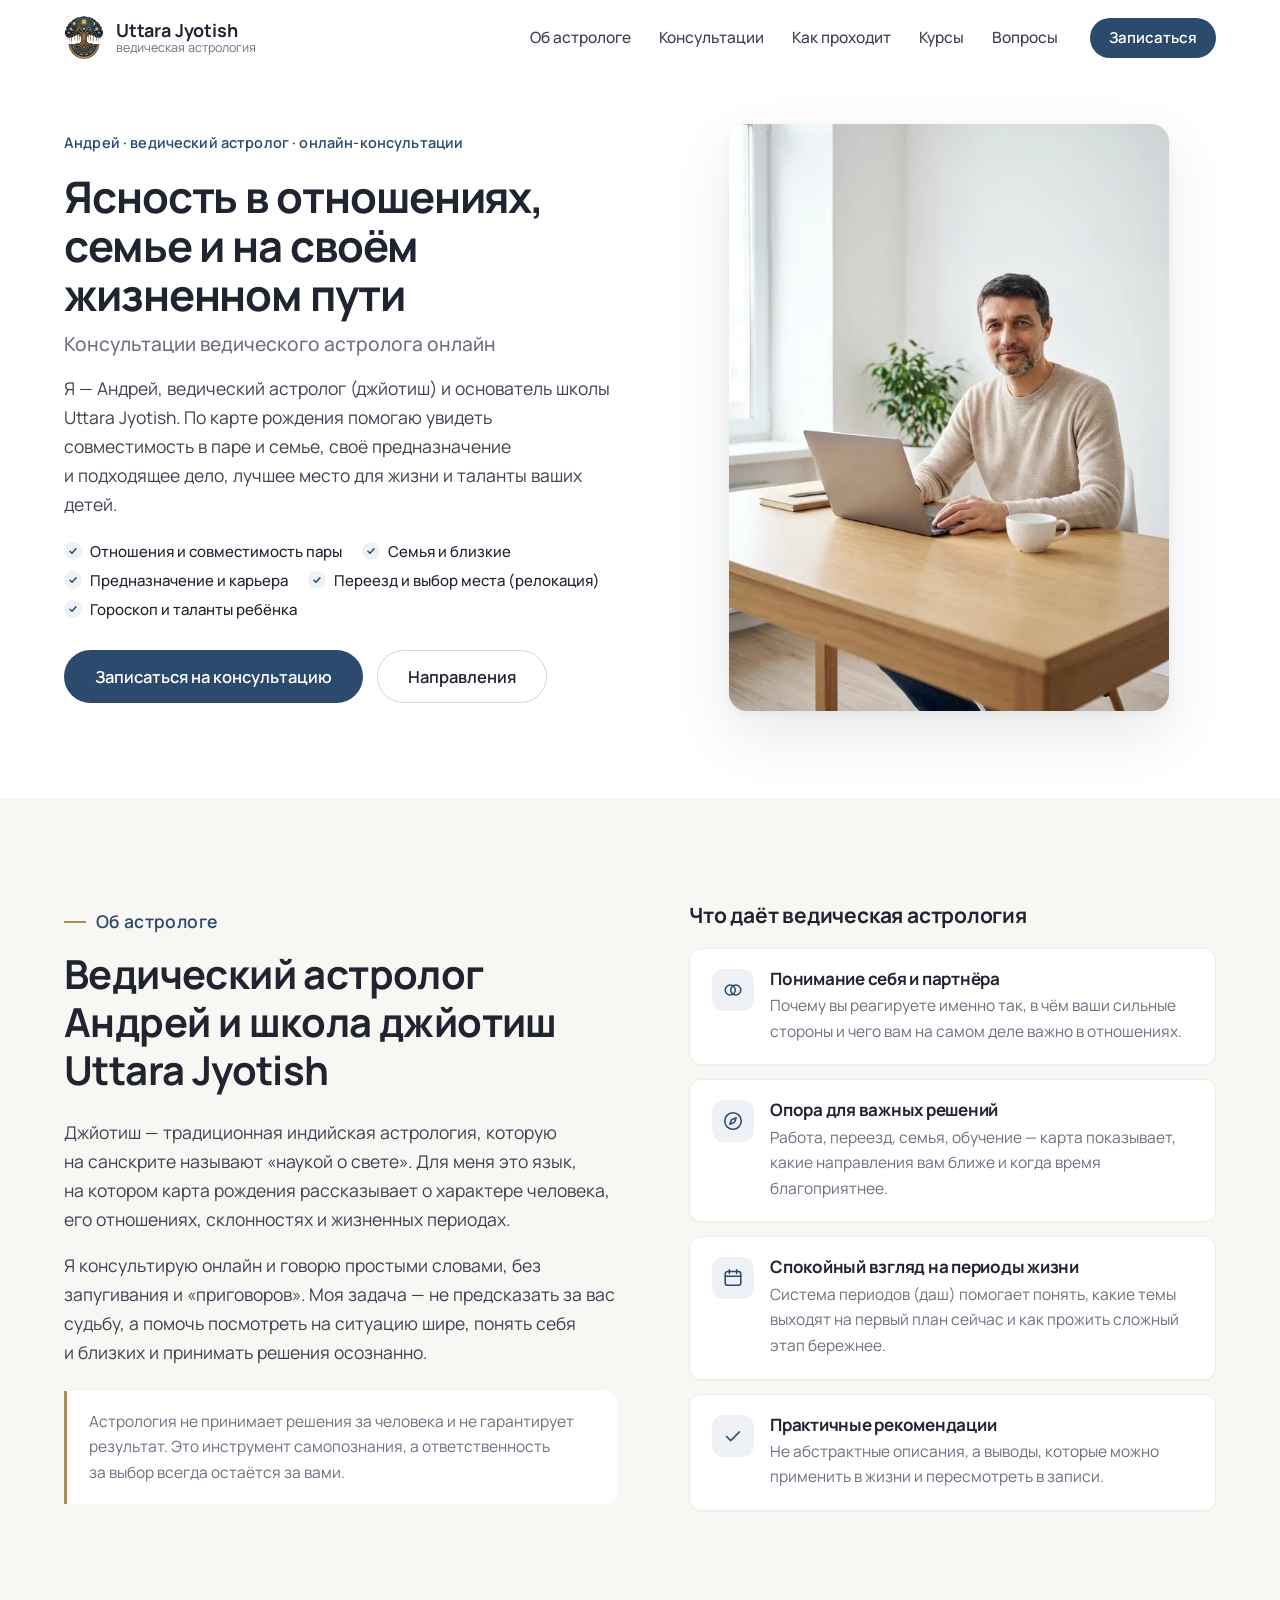
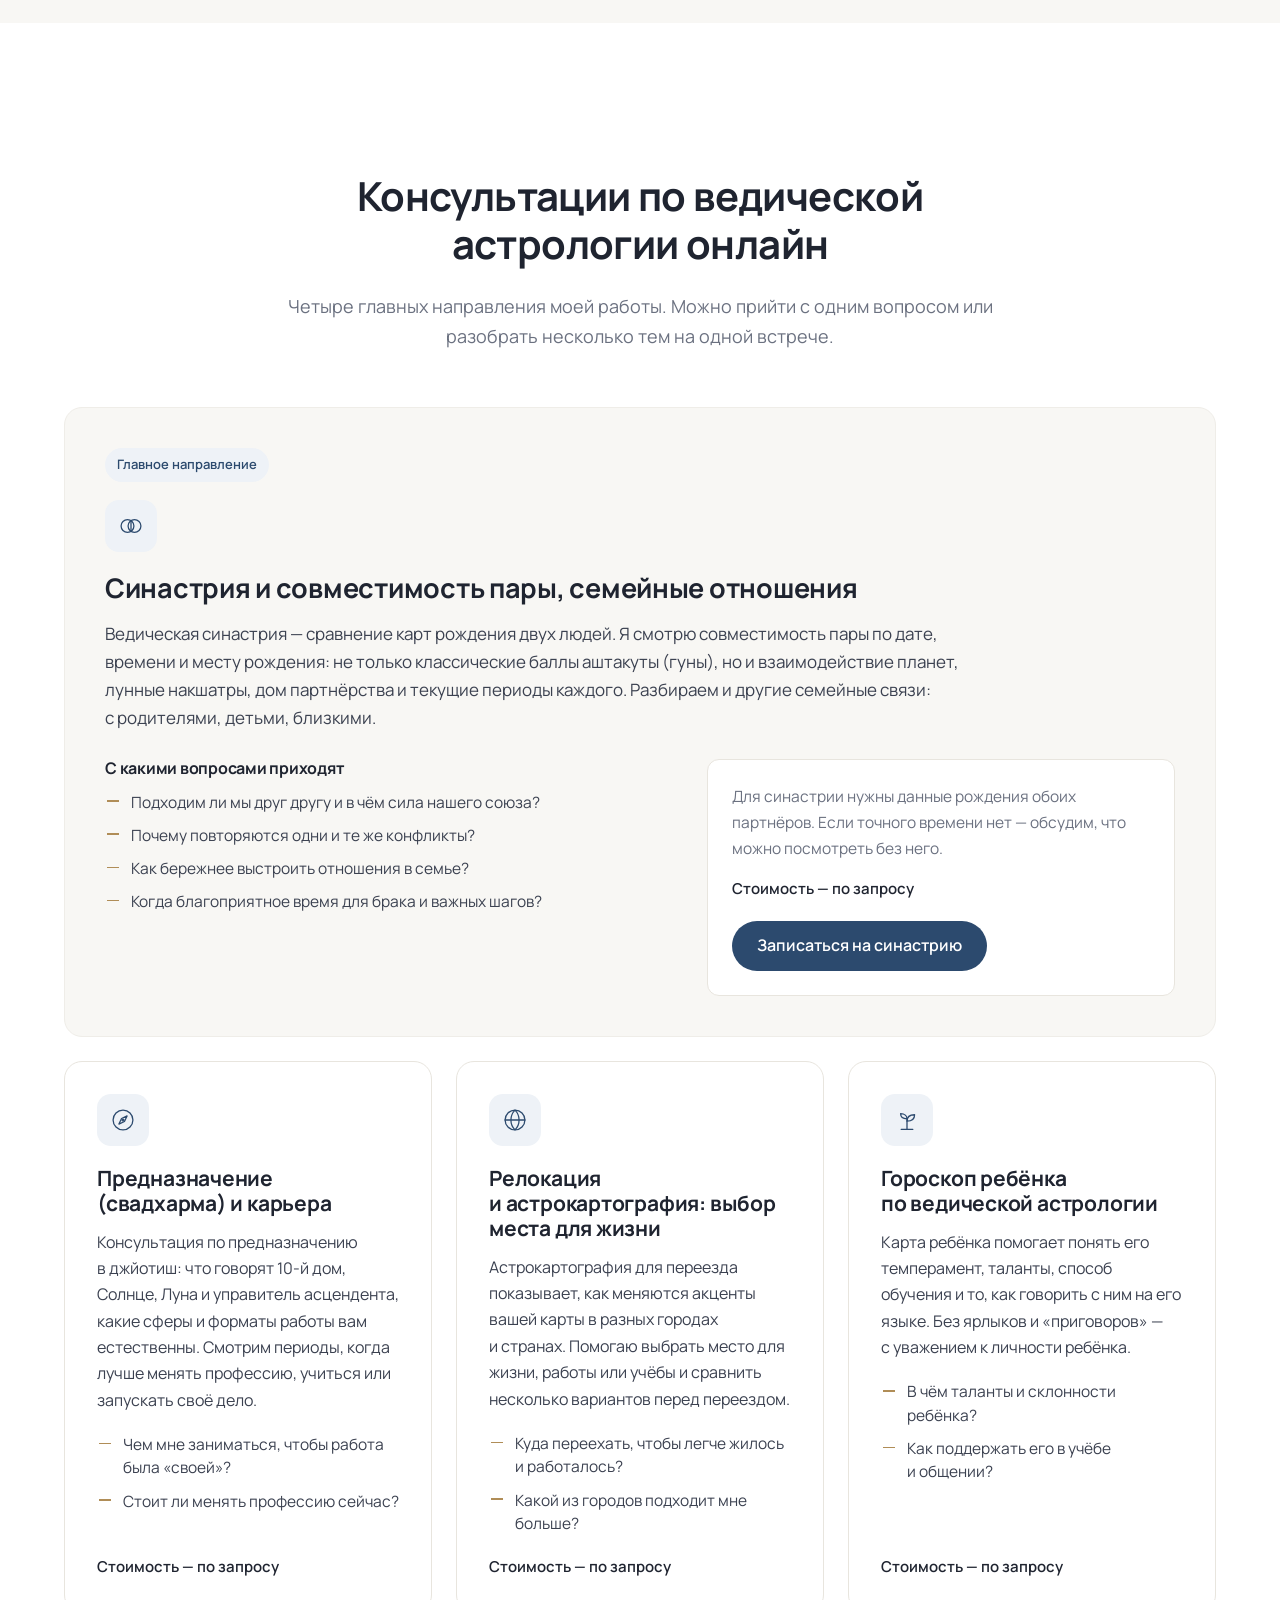
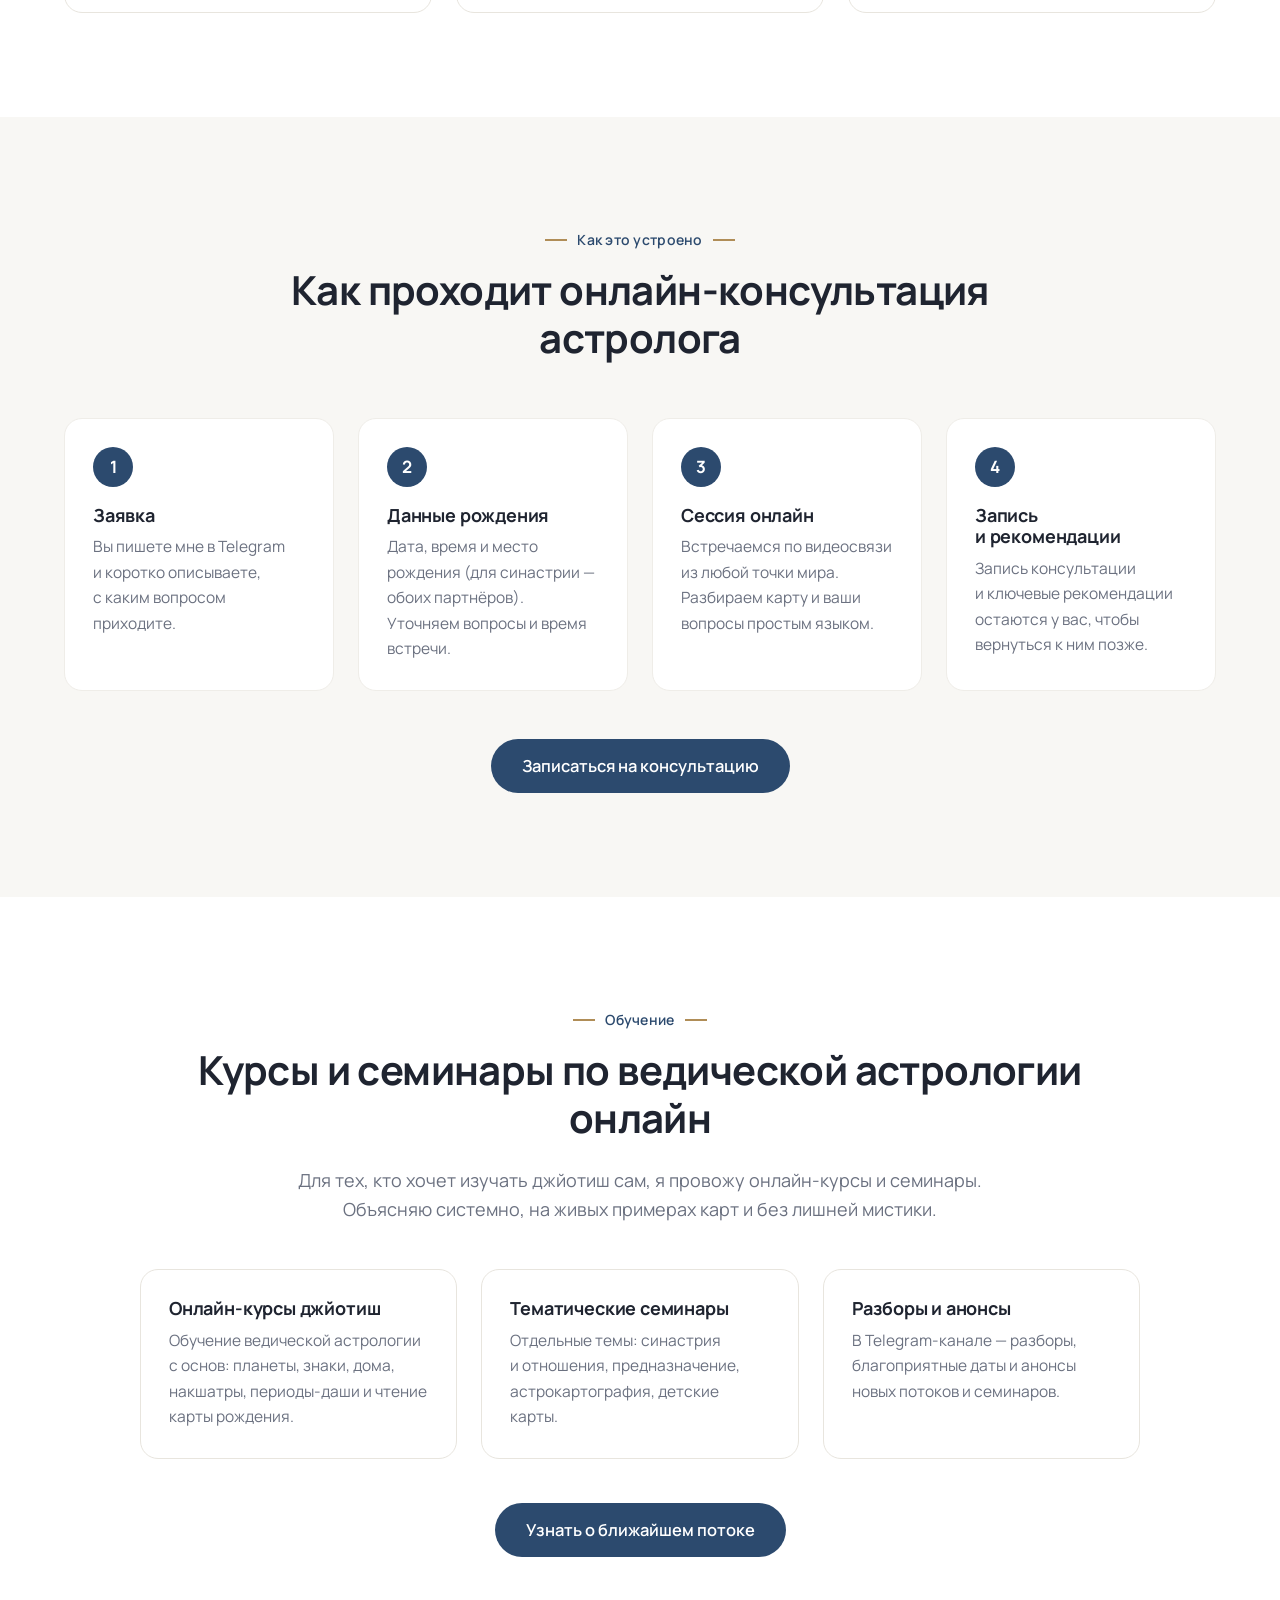
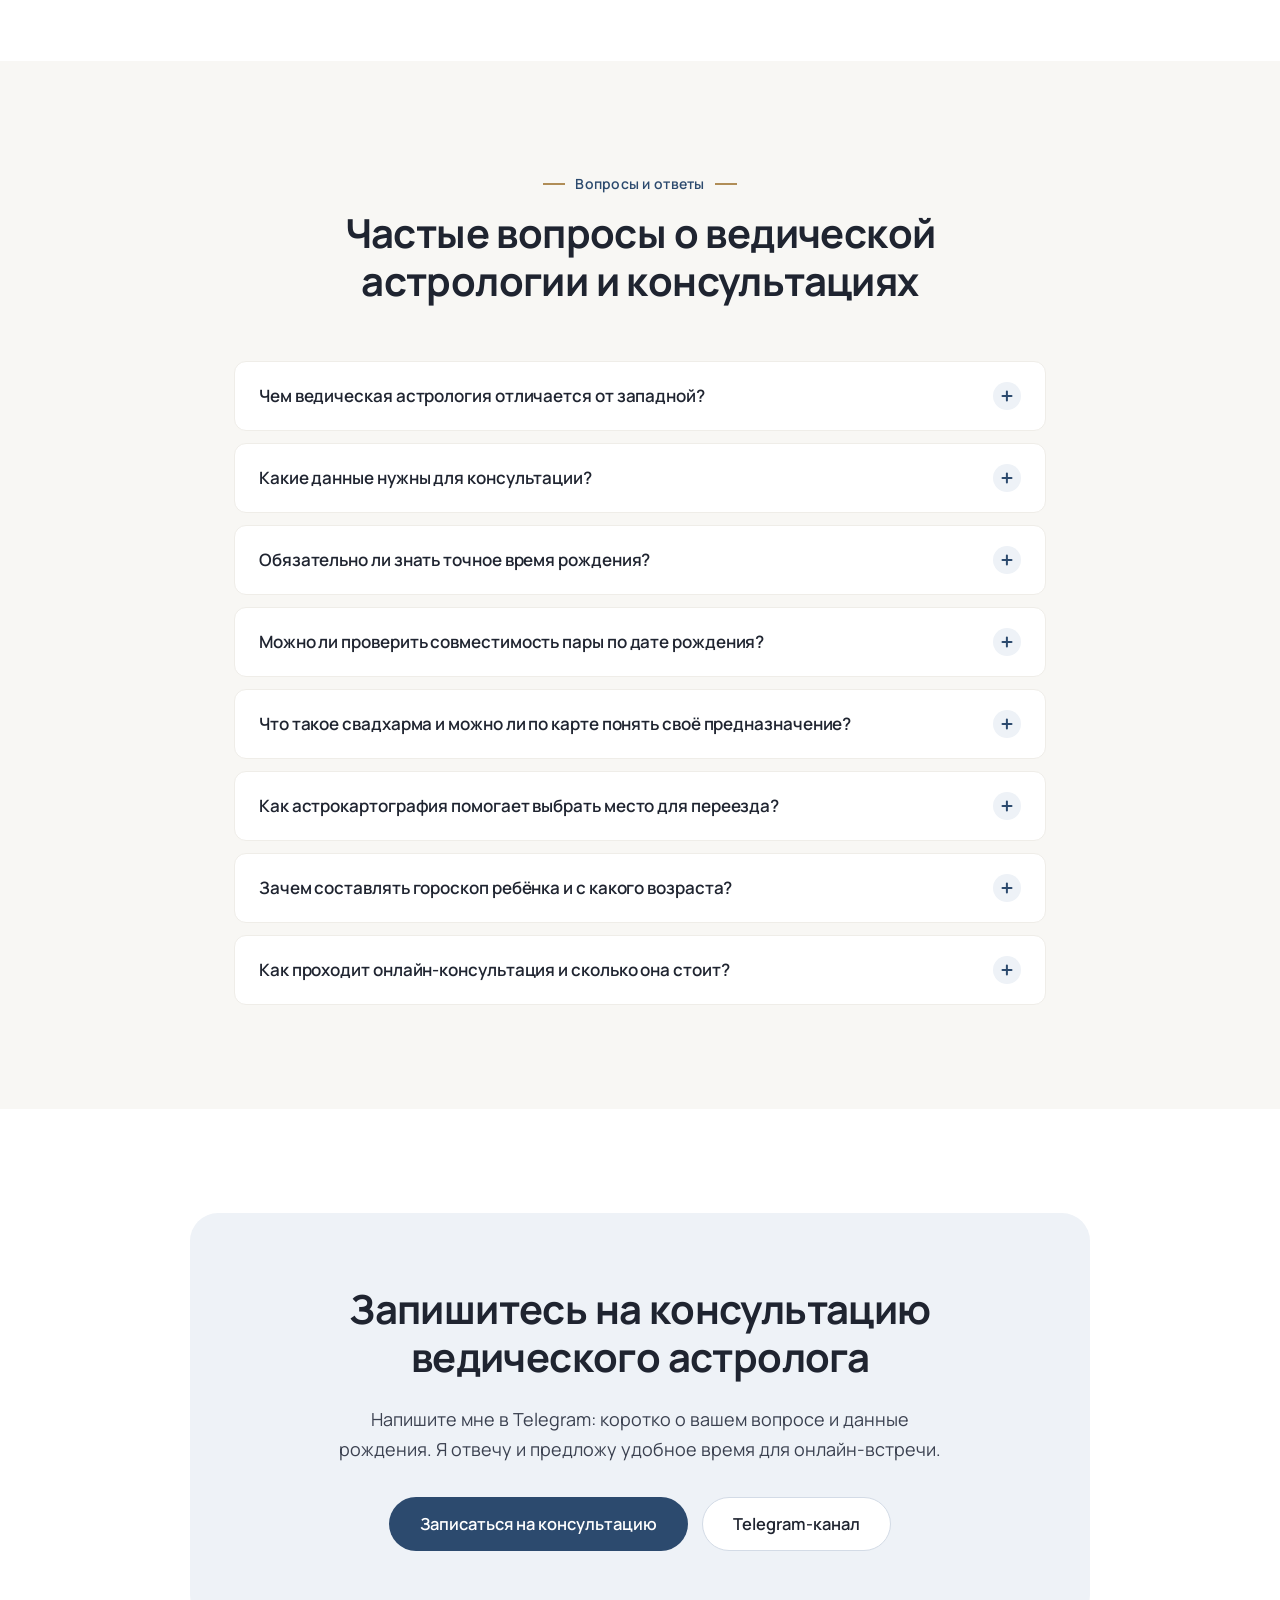
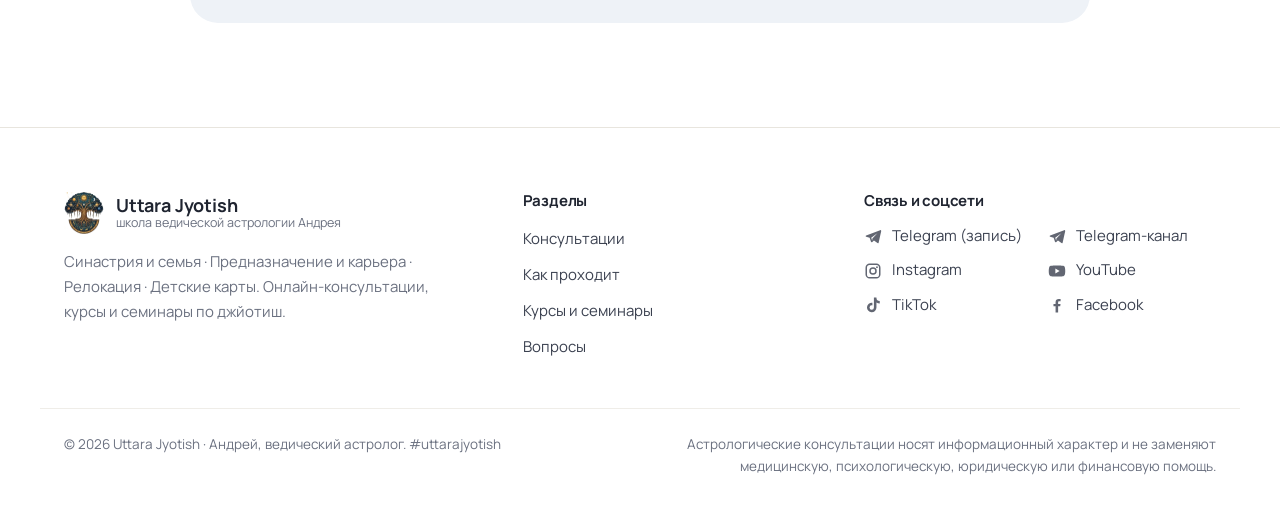
==== commit 394c4c60: "Hero: vertical 3:4 desk photo (outpainted, original pixels preserved), responsive srcset" ====
--- a/index.html
+++ b/index.html
@@ -34,7 +34,7 @@
 <link rel="manifest" href="site.webmanifest">
 
 <link rel="preload" href="fonts/manrope.woff2" as="font" type="font/woff2" crossorigin>
-<link rel="preload" as="image" href="img/andrey-desk-800.webp" imagesrcset="img/andrey-desk-800.webp 800w, img/andrey-desk.webp 1200w" imagesizes="(min-width: 1000px) 620px, 92vw" type="image/webp">
+<link rel="preload" as="image" href="img/andrey-desk-v.webp" imagesrcset="img/andrey-desk-v-600.webp 600w, img/andrey-desk-v.webp 900w" imagesizes="(min-width: 1000px) 440px, (max-width: 640px) min(400px, 92vw), 420px" type="image/webp">
 <link rel="stylesheet" href="css/style.css">
 <script>document.documentElement.classList.add('js');</script>
 
@@ -73,7 +73,7 @@
    "alternateName": "Uttara Jyotish",
    "jobTitle": "Ведический астролог",
    "description": "Ведический астролог (джйотиш), основатель школы Uttara Jyotish. Онлайн-консультации по синастрии и совместимости, предназначению и карьере, релокации и детским картам; курсы и семинары по ведической астрологии.",
-   "image": "https://example.com/img/andrey-desk.jpg",
+   "image": "https://example.com/img/andrey-desk-v.jpg",
    "url": "https://example.com/",
    "knowsAbout": [
     "Ведическая астрология",
@@ -297,8 +297,8 @@
     </div>
     <figure class="hero-photo reveal" style="--d:.1s">
       <picture>
-        <source type="image/webp" srcset="img/andrey-desk-800.webp 800w, img/andrey-desk.webp 1200w" sizes="(min-width: 1000px) 620px, 92vw">
-        <img src="img/andrey-desk-800.jpg" srcset="img/andrey-desk-800.jpg 800w, img/andrey-desk.jpg 1200w" sizes="(min-width: 1000px) 620px, 92vw" width="1200" height="896" alt="Андрей — ведический астролог, проводит онлайн-консультацию за рабочим столом" fetchpriority="high" decoding="async">
+        <source type="image/webp" srcset="img/andrey-desk-v-600.webp 600w, img/andrey-desk-v.webp 900w" sizes="(min-width: 1000px) 440px, (max-width: 640px) min(400px, 92vw), 420px">
+        <img src="img/andrey-desk-v-600.jpg" srcset="img/andrey-desk-v-600.jpg 600w, img/andrey-desk-v.jpg 900w" sizes="(min-width: 1000px) 440px, (max-width: 640px) min(400px, 92vw), 420px" width="900" height="1200" alt="Андрей — ведический астролог, проводит онлайн-консультацию за рабочим столом" fetchpriority="high" decoding="async">
       </picture>
     </figure>
   </div>
--- a/css/style.css
+++ b/css/style.css
@@ -78,7 +78,7 @@
 .hero-topics li::before{content:"";position:absolute;left:0;top:1px;width:18px;height:18px;border-radius:50%;background:var(--accent-soft) url("data:image/svg+xml,%3Csvg xmlns='http://www.w3.org/2000/svg' viewBox='0 0 24 24' fill='none' stroke='%232c4a6e' stroke-width='3' stroke-linecap='round' stroke-linejoin='round'%3E%3Cpath d='M6 12.5l4 4 8-9'/%3E%3C/svg%3E") center/12px no-repeat}
 .hero-actions{display:flex;flex-wrap:wrap;gap:14px}
 .hero-actions.center{justify-content:center}
-.hero-photo{margin:0;border-radius:var(--radius);overflow:hidden;box-shadow:var(--shadow-lg);background:var(--bg-alt);aspect-ratio:1200/896}
+.hero-photo{margin:0;border-radius:var(--radius);overflow:hidden;box-shadow:var(--shadow-lg);background:var(--bg-alt);aspect-ratio:3/4;max-width:440px;width:100%;justify-self:center}
 .hero-photo img{width:100%;height:100%;object-fit:cover}
 
 /* Sections */
@@ -197,7 +197,7 @@
   .main-nav ul a::after{display:none}
   .hero{padding:calc(var(--header-h) + 36px) 0 72px}
   .hero-grid{grid-template-columns:1fr;gap:40px}
-  .hero-photo{max-width:720px}
+  .hero-photo{max-width:420px}
   .about-grid{grid-template-columns:1fr;gap:48px}
   .card-cols{grid-template-columns:1fr;gap:24px}
   .course-grid{grid-template-columns:1fr}
@@ -206,6 +206,7 @@
   .section{padding:80px 0}
 }
 @media (max-width:640px){
+  .hero-photo{max-width:400px}
   body{font-size:16px}
   .container{padding:0 20px}
   .brand-emblem{width:34px}
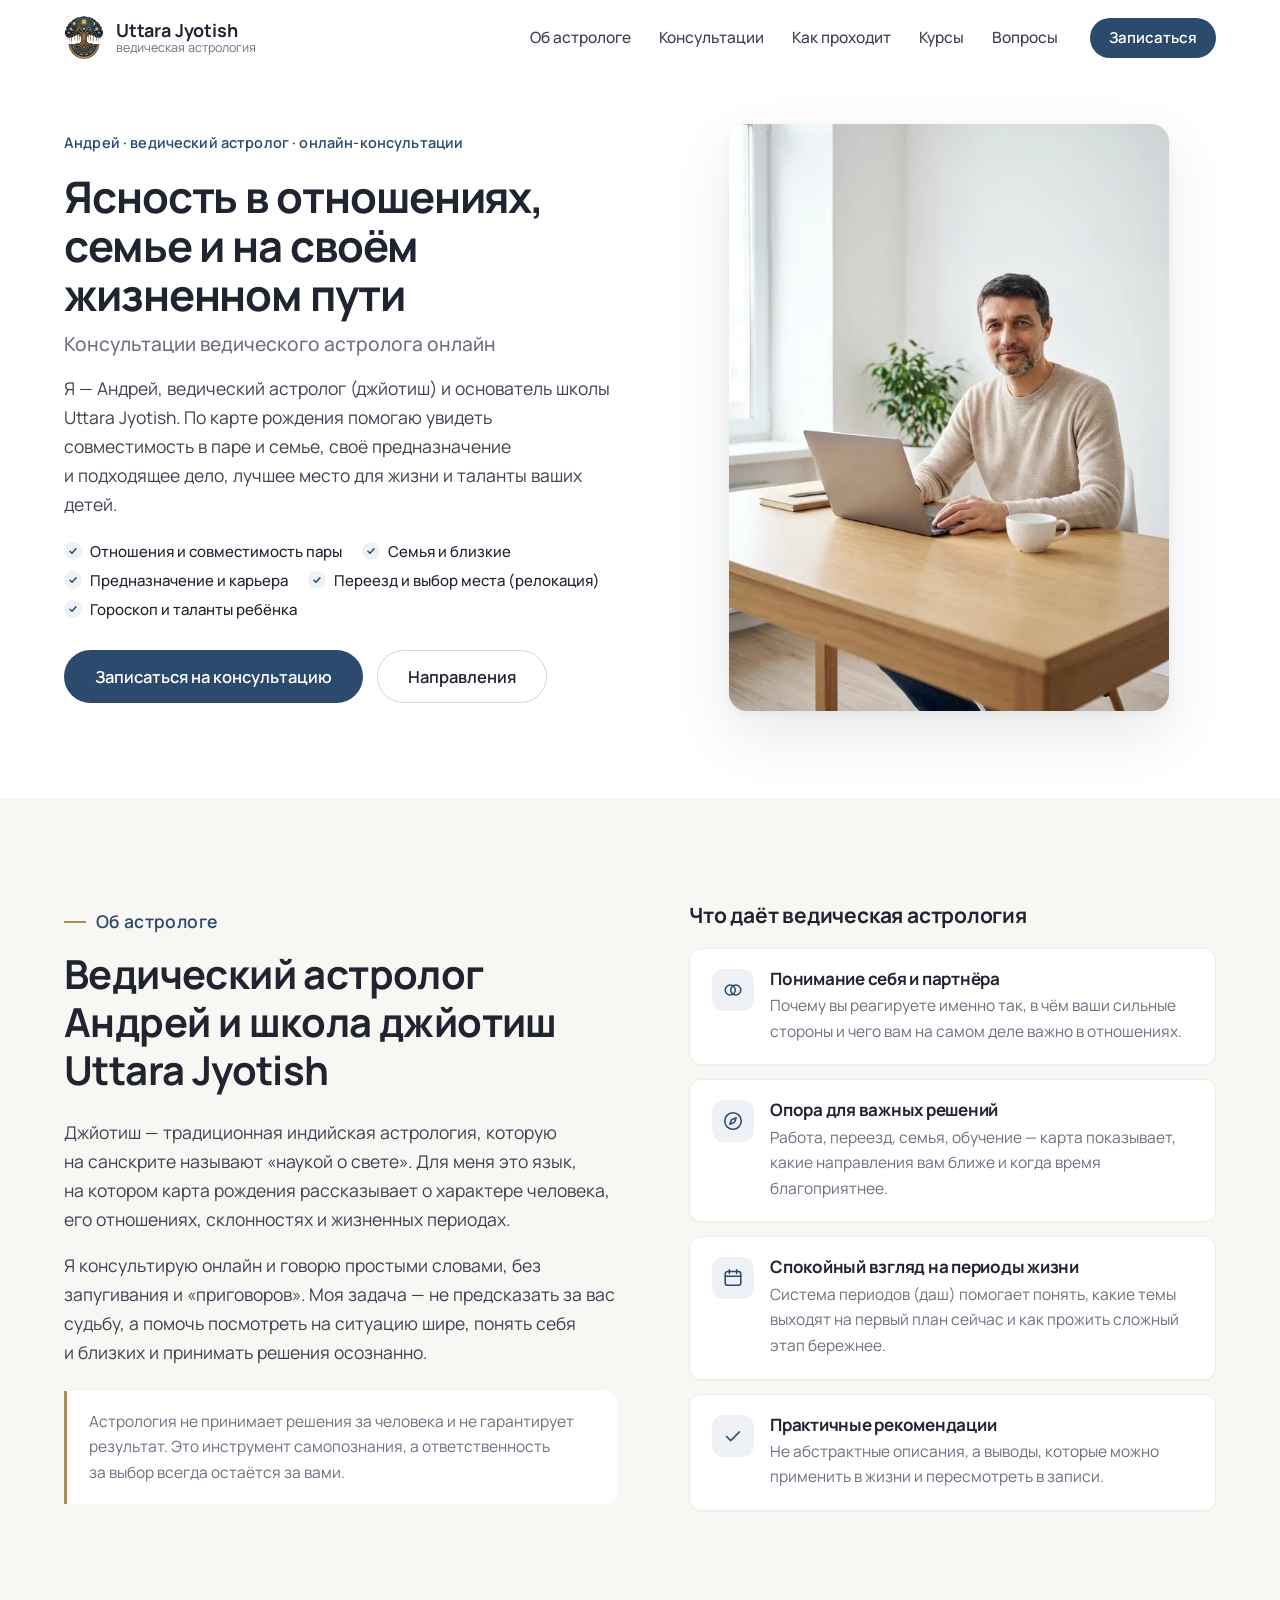
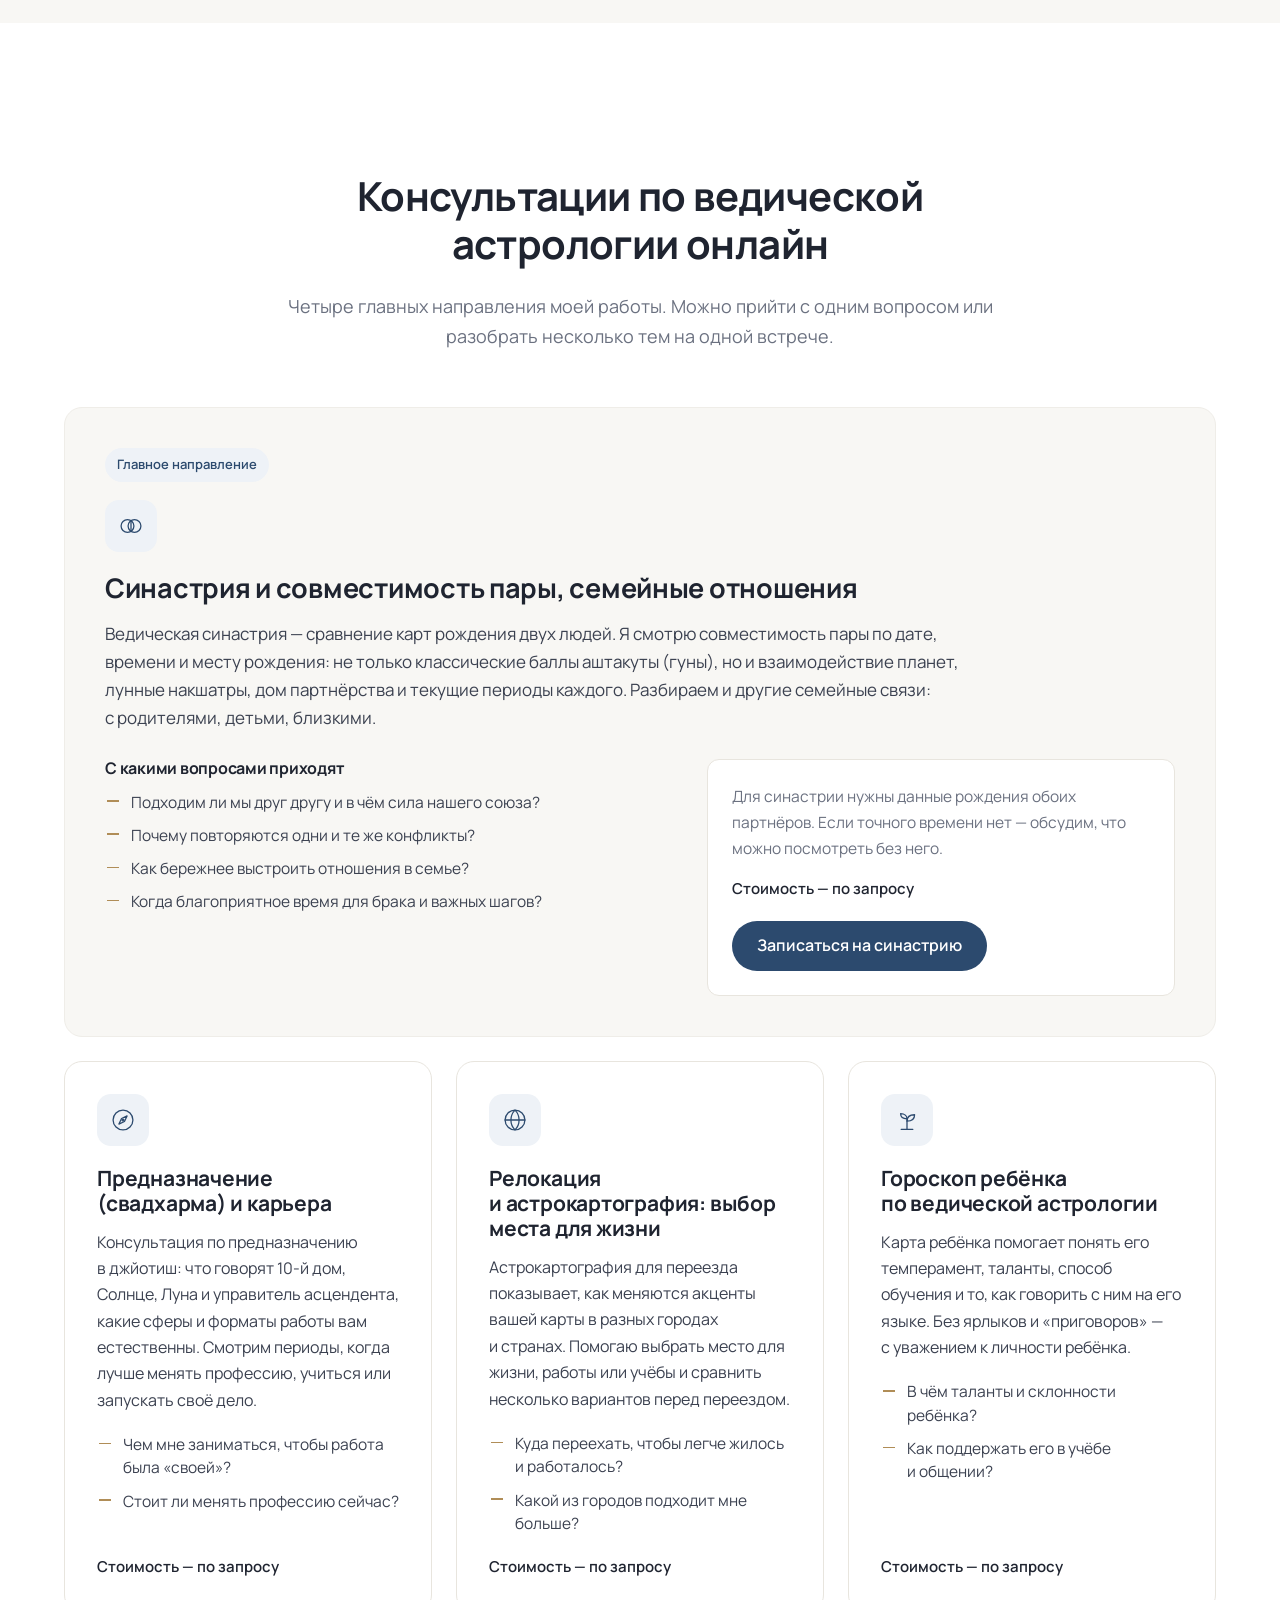
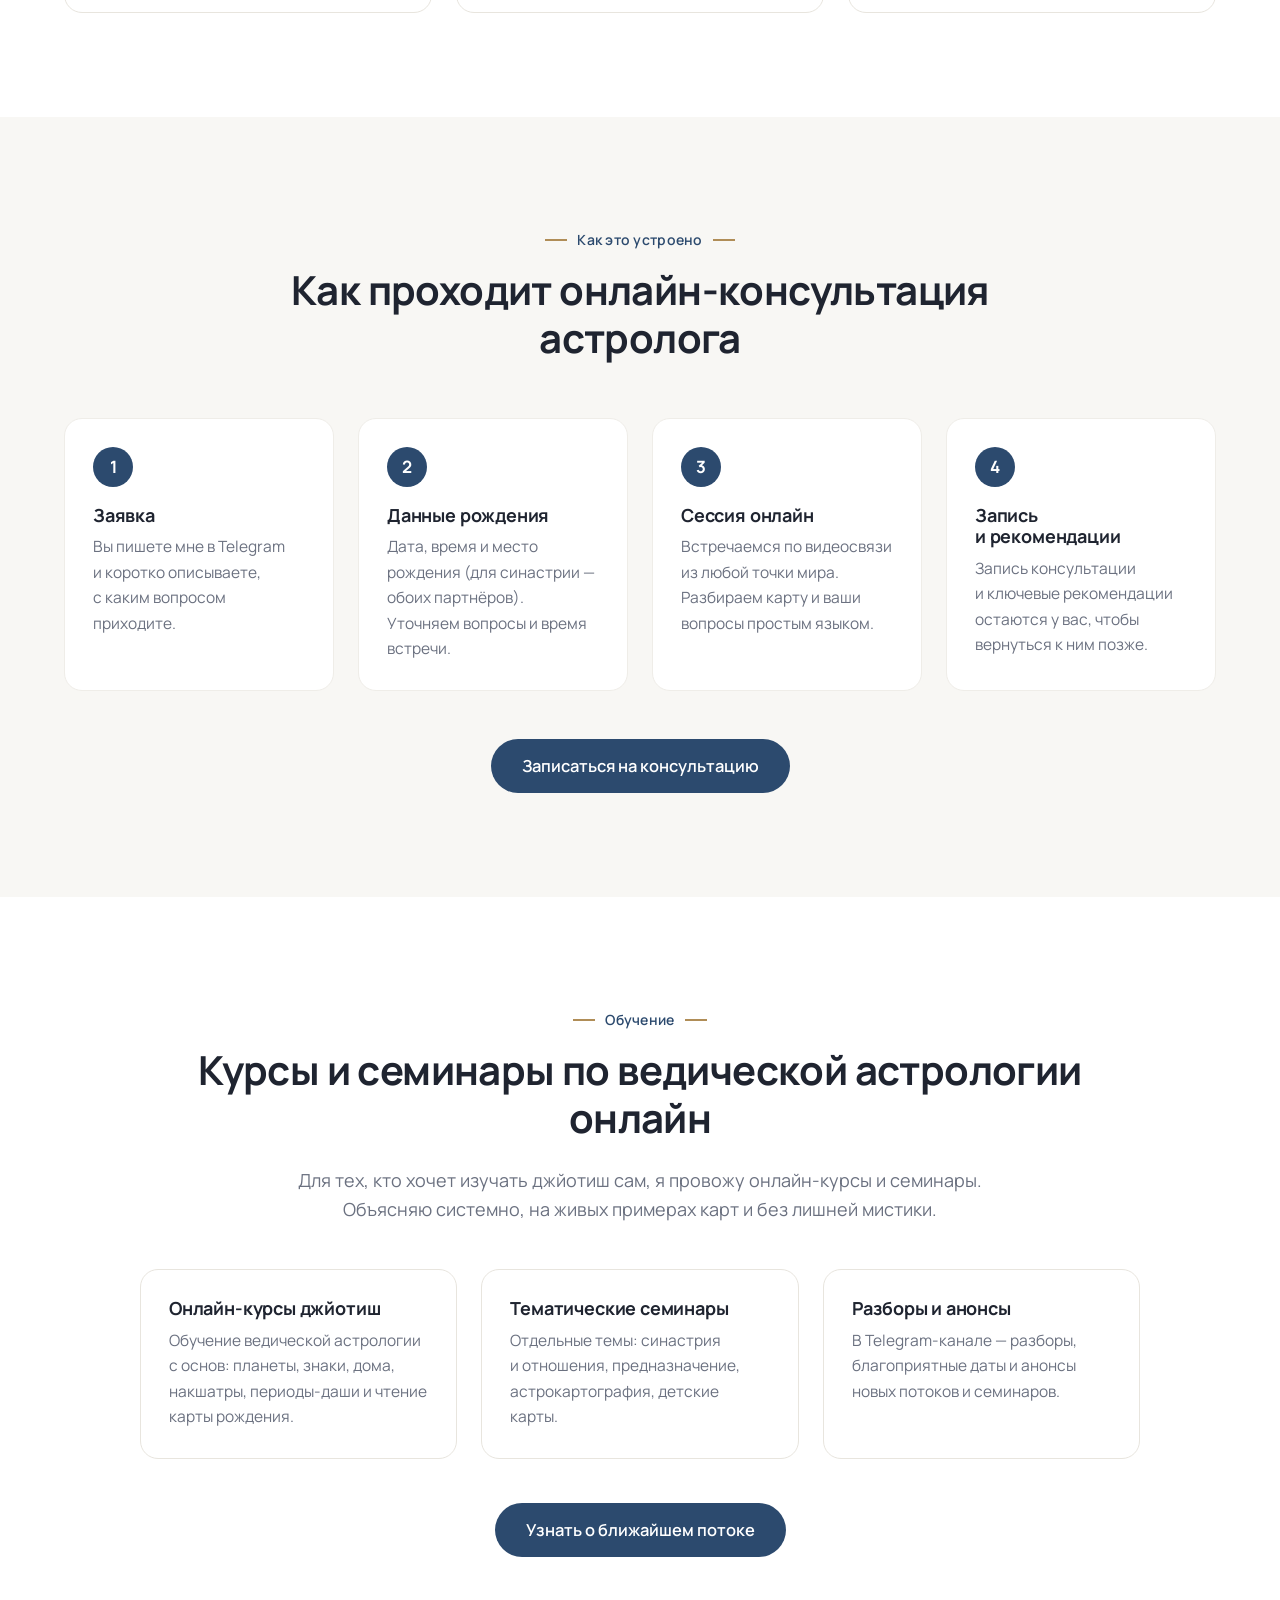
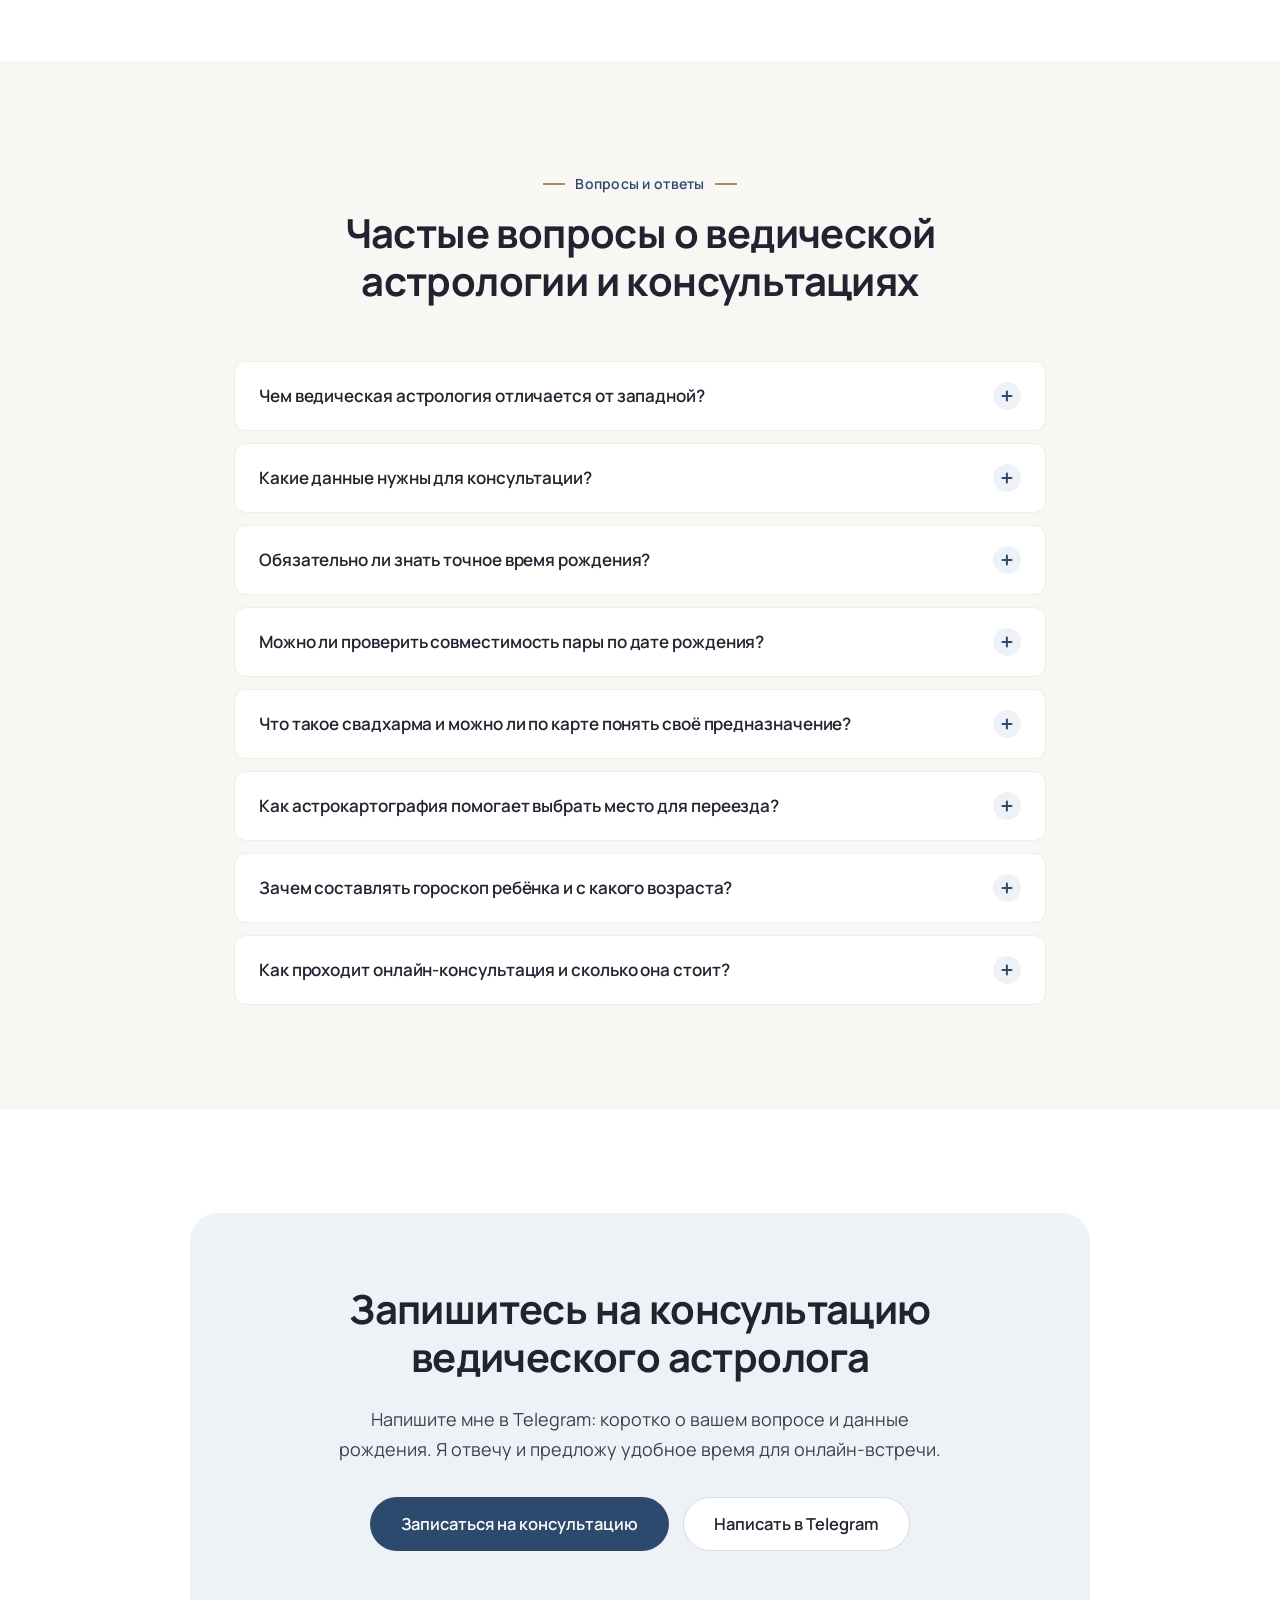
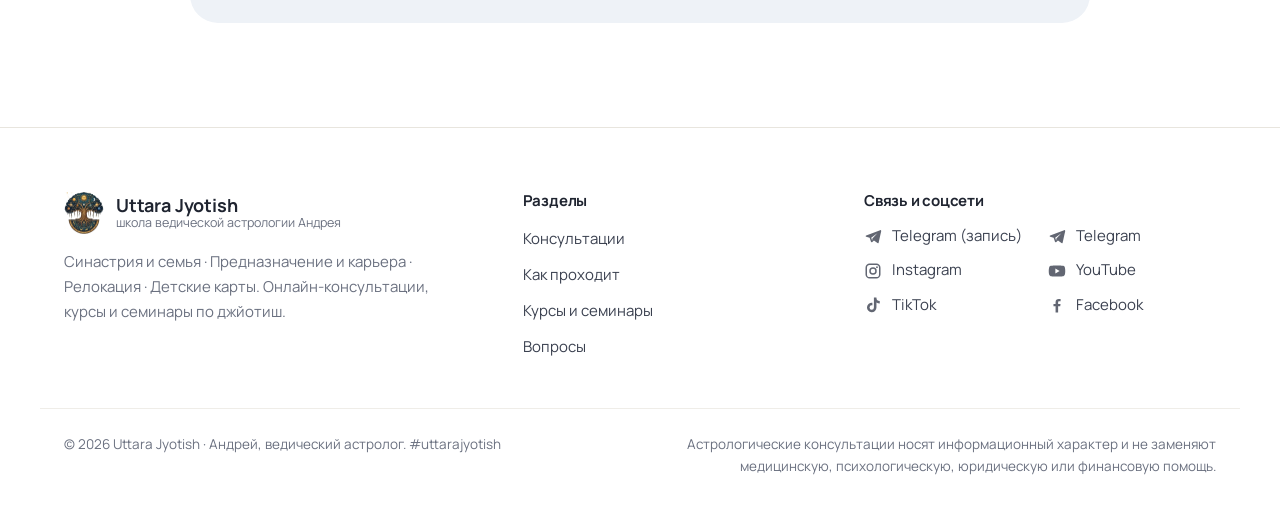
==== commit 3b78dea3: "Connect Telegram @andreyastrolog" ====
--- a/index.html
+++ b/index.html
@@ -263,7 +263,7 @@
         <li><a href="#courses">Курсы</a></li>
         <li><a href="#faq">Вопросы</a></li>
       </ul>
-      <a class="btn btn-primary btn-sm nav-cta" href="#TELEGRAM_LINK" data-link="telegram" target="_blank" rel="noopener">Записаться</a>
+      <a class="btn btn-primary btn-sm nav-cta" href="https://t.me/andreyastrolog" data-link="telegram" target="_blank" rel="noopener">Записаться</a>
     </nav>
     <button class="nav-toggle" id="navToggle" aria-controls="mainNav" aria-expanded="false" aria-label="Открыть меню">
       <span></span><span></span><span></span>
@@ -291,7 +291,7 @@
         <li>Гороскоп и&nbsp;таланты ребёнка</li>
       </ul>
       <div class="hero-actions reveal" style="--d:.24s">
-        <a class="btn btn-primary btn-lg" href="#TELEGRAM_LINK" data-link="telegram" target="_blank" rel="noopener">Записаться на консультацию</a>
+        <a class="btn btn-primary btn-lg" href="https://t.me/andreyastrolog" data-link="telegram" target="_blank" rel="noopener">Записаться на консультацию</a>
         <a class="btn btn-secondary btn-lg" href="#services">Направления</a>
       </div>
     </div>
@@ -365,7 +365,7 @@
           <div class="card-aside">
             <p>Для синастрии нужны данные рождения обоих партнёров. Если точного времени нет&nbsp;— обсудим, что можно посмотреть без него.</p>
             <p class="price">Стоимость — по&nbsp;запросу</p>
-            <a class="btn btn-primary" href="#TELEGRAM_LINK" data-link="telegram" target="_blank" rel="noopener">Записаться на&nbsp;синастрию</a>
+            <a class="btn btn-primary" href="https://t.me/andreyastrolog" data-link="telegram" target="_blank" rel="noopener">Записаться на&nbsp;синастрию</a>
           </div>
         </div>
       </article>
@@ -436,7 +436,7 @@
       </li>
     </ol>
     <div class="center reveal">
-      <a class="btn btn-primary btn-lg" href="#TELEGRAM_LINK" data-link="telegram" target="_blank" rel="noopener">Записаться на консультацию</a>
+      <a class="btn btn-primary btn-lg" href="https://t.me/andreyastrolog" data-link="telegram" target="_blank" rel="noopener">Записаться на консультацию</a>
     </div>
   </div>
 </section>
@@ -462,7 +462,7 @@
           <p>В&nbsp;Telegram-канале&nbsp;— разборы, благоприятные даты и&nbsp;анонсы новых потоков и&nbsp;семинаров.</p>
         </div>
       </div>
-      <a class="btn btn-primary btn-lg" href="#TELEGRAM_CHANNEL_LINK" data-link="telegramChannel" target="_blank" rel="noopener">Узнать о&nbsp;ближайшем потоке</a>
+      <a class="btn btn-primary btn-lg" href="https://t.me/andreyastrolog" data-link="telegramChannel" target="_blank" rel="noopener">Узнать о&nbsp;ближайшем потоке</a>
     </div>
   </div>
 </section>
@@ -517,8 +517,8 @@
     <h2 id="cta-title" class="reveal">Запишитесь на&nbsp;консультацию ведического астролога</h2>
     <p class="reveal">Напишите мне в&nbsp;Telegram: коротко о&nbsp;вашем вопросе и&nbsp;данные рождения. Я&nbsp;отвечу и&nbsp;предложу удобное время для онлайн-встречи.</p>
     <div class="hero-actions center reveal">
-      <a class="btn btn-primary btn-lg" href="#TELEGRAM_LINK" data-link="telegram" target="_blank" rel="noopener">Записаться на консультацию</a>
-      <a class="btn btn-secondary btn-lg" href="#TELEGRAM_CHANNEL_LINK" data-link="telegramChannel" target="_blank" rel="noopener">Telegram-канал</a>
+      <a class="btn btn-primary btn-lg" href="https://t.me/andreyastrolog" data-link="telegram" target="_blank" rel="noopener">Записаться на консультацию</a>
+      <a class="btn btn-secondary btn-lg" href="https://t.me/andreyastrolog" data-link="telegramChannel" target="_blank" rel="noopener">Написать в Telegram</a>
     </div>
   </div></div>
 </section>
@@ -546,8 +546,8 @@
     <div class="footer-social">
       <h2 class="footer-title">Связь и&nbsp;соцсети</h2>
       <ul class="socials">
-        <li><a href="#TELEGRAM_LINK" data-link="telegram" target="_blank" rel="noopener" aria-label="Написать в Telegram"><svg viewBox="0 0 24 24" aria-hidden="true"><path d="M21.5 4.2L2.9 11.4c-.9.4-.9 1.3 0 1.6l4.6 1.4 1.8 5.4c.2.6.9.8 1.4.4l2.6-2.1 4.6 3.4c.6.4 1.4.1 1.6-.6L22.9 5.6c.3-1-.5-1.8-1.4-1.4zM9.6 14.3l8.2-6.1-6.6 7.2-.3 2.6z"/></svg><span>Telegram (запись)</span></a></li>
-        <li><a href="#TELEGRAM_CHANNEL_LINK" data-link="telegramChannel" target="_blank" rel="noopener" aria-label="Telegram-канал Uttara Jyotish"><svg viewBox="0 0 24 24" aria-hidden="true"><path d="M21.5 4.2L2.9 11.4c-.9.4-.9 1.3 0 1.6l4.6 1.4 1.8 5.4c.2.6.9.8 1.4.4l2.6-2.1 4.6 3.4c.6.4 1.4.1 1.6-.6L22.9 5.6c.3-1-.5-1.8-1.4-1.4zM9.6 14.3l8.2-6.1-6.6 7.2-.3 2.6z"/></svg><span>Telegram-канал</span></a></li>
+        <li><a href="https://t.me/andreyastrolog" data-link="telegram" target="_blank" rel="noopener" aria-label="Написать в Telegram"><svg viewBox="0 0 24 24" aria-hidden="true"><path d="M21.5 4.2L2.9 11.4c-.9.4-.9 1.3 0 1.6l4.6 1.4 1.8 5.4c.2.6.9.8 1.4.4l2.6-2.1 4.6 3.4c.6.4 1.4.1 1.6-.6L22.9 5.6c.3-1-.5-1.8-1.4-1.4zM9.6 14.3l8.2-6.1-6.6 7.2-.3 2.6z"/></svg><span>Telegram (запись)</span></a></li>
+        <li><a href="https://t.me/andreyastrolog" data-link="telegramChannel" target="_blank" rel="noopener" aria-label="Telegram-канал Uttara Jyotish"><svg viewBox="0 0 24 24" aria-hidden="true"><path d="M21.5 4.2L2.9 11.4c-.9.4-.9 1.3 0 1.6l4.6 1.4 1.8 5.4c.2.6.9.8 1.4.4l2.6-2.1 4.6 3.4c.6.4 1.4.1 1.6-.6L22.9 5.6c.3-1-.5-1.8-1.4-1.4zM9.6 14.3l8.2-6.1-6.6 7.2-.3 2.6z"/></svg><span>Telegram</span></a></li>
         <li><a href="#INSTAGRAM_LINK" data-link="instagram" target="_blank" rel="noopener" aria-label="Instagram"><svg viewBox="0 0 24 24" aria-hidden="true"><path d="M7.5 2h9A5.5 5.5 0 0 1 22 7.5v9a5.5 5.5 0 0 1-5.5 5.5h-9A5.5 5.5 0 0 1 2 16.5v-9A5.5 5.5 0 0 1 7.5 2zm0 2A3.5 3.5 0 0 0 4 7.5v9A3.5 3.5 0 0 0 7.5 20h9a3.5 3.5 0 0 0 3.5-3.5v-9A3.5 3.5 0 0 0 16.5 4zM12 7a5 5 0 1 1 0 10 5 5 0 0 1 0-10zm0 2a3 3 0 1 0 0 6 3 3 0 0 0 0-6zm5.3-3.3a1.2 1.2 0 1 1 0 2.4 1.2 1.2 0 0 1 0-2.4z"/></svg><span>Instagram</span></a></li>
         <li><a href="#YOUTUBE_LINK" data-link="youtube" target="_blank" rel="noopener" aria-label="YouTube"><svg viewBox="0 0 24 24" aria-hidden="true"><path d="M22.5 7.2a3 3 0 0 0-2.1-2.1C18.5 4.6 12 4.6 12 4.6s-6.5 0-8.4.5a3 3 0 0 0-2.1 2.1C1 9.1 1 12 1 12s0 2.9.5 4.8a3 3 0 0 0 2.1 2.1c1.9.5 8.4.5 8.4.5s6.5 0 8.4-.5a3 3 0 0 0 2.1-2.1c.5-1.9.5-4.8.5-4.8s0-2.9-.5-4.8zM9.8 15.3V8.7l5.7 3.3z"/></svg><span>YouTube</span></a></li>
         <li><a href="#TIKTOK_LINK" data-link="tiktok" target="_blank" rel="noopener" aria-label="TikTok"><svg viewBox="0 0 24 24" aria-hidden="true"><path d="M16.6 2h-3.4v13.3a2.9 2.9 0 1 1-2.9-2.9c.3 0 .6 0 .9.1V9.1a6.3 6.3 0 1 0 5.4 6.2V8.6a8 8 0 0 0 4.4 1.4V6.6a4.5 4.5 0 0 1-4.4-4.6z"/></svg><span>TikTok</span></a></li>
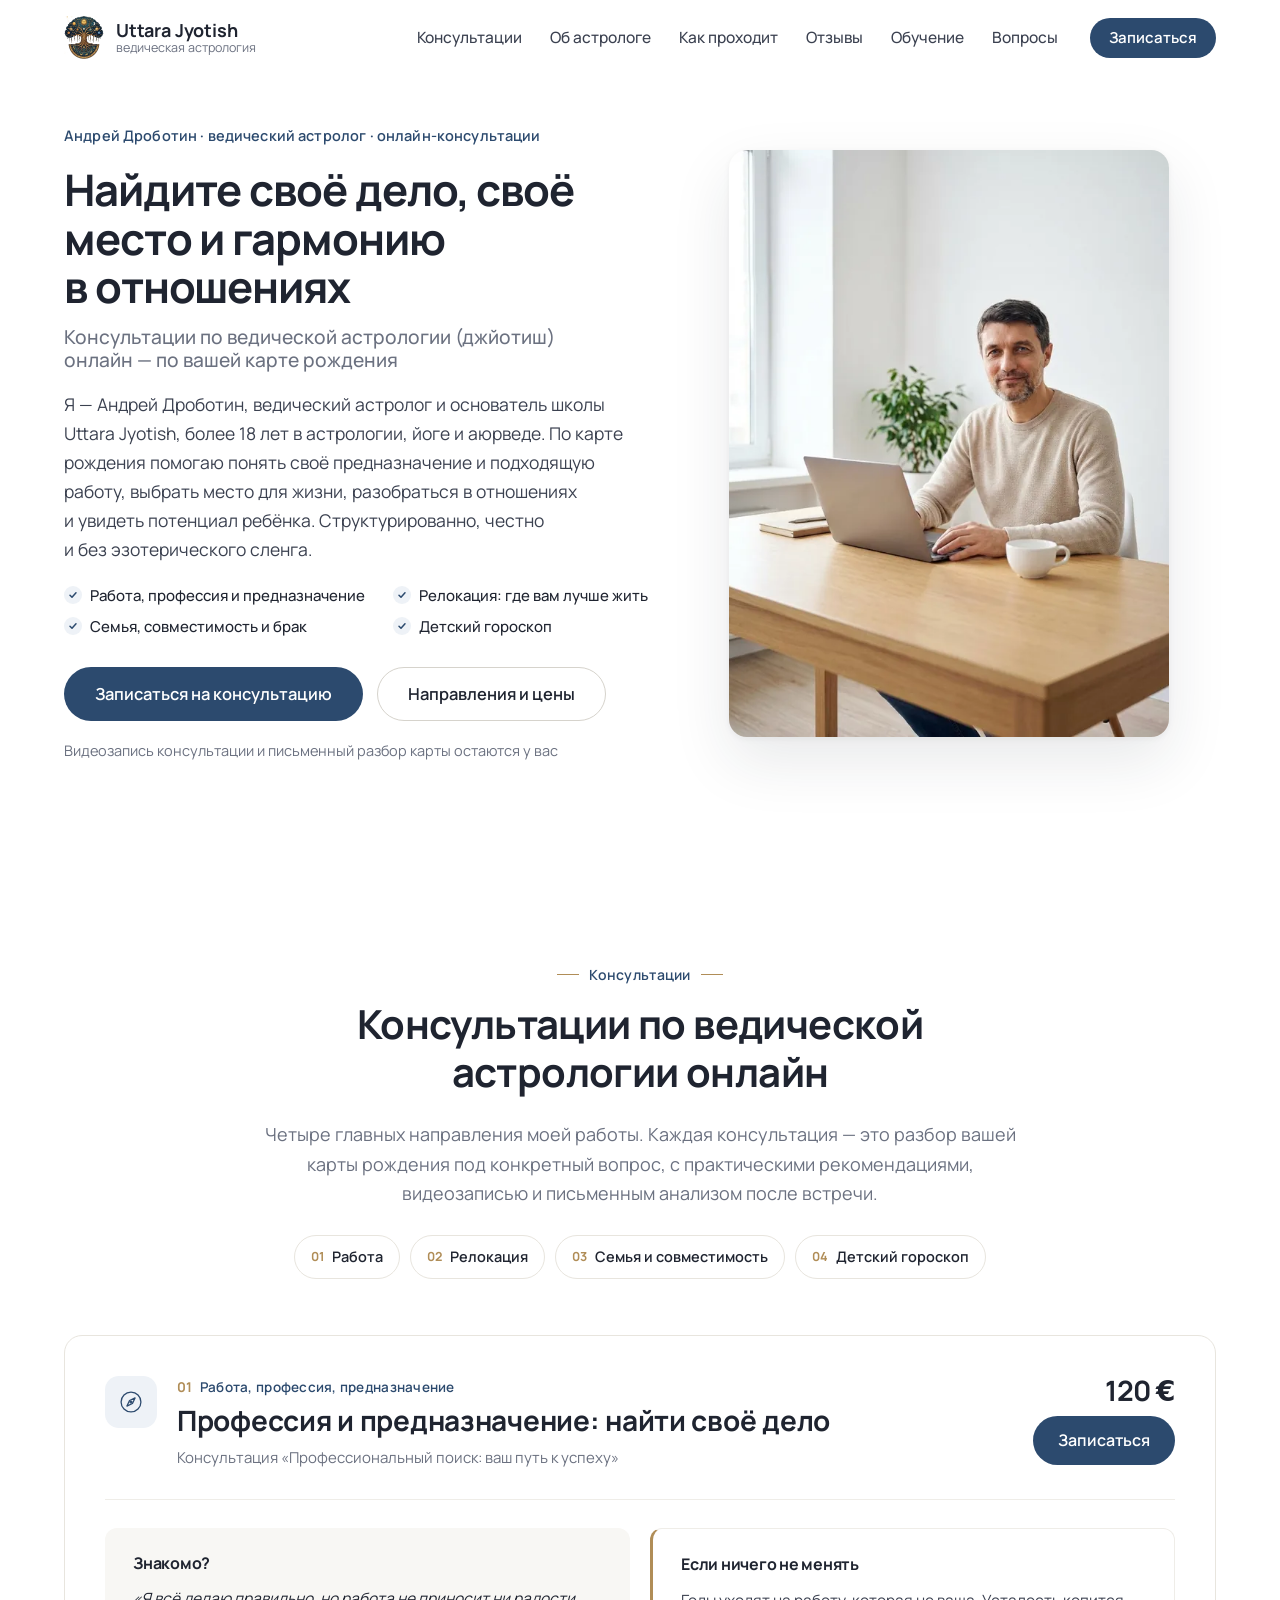
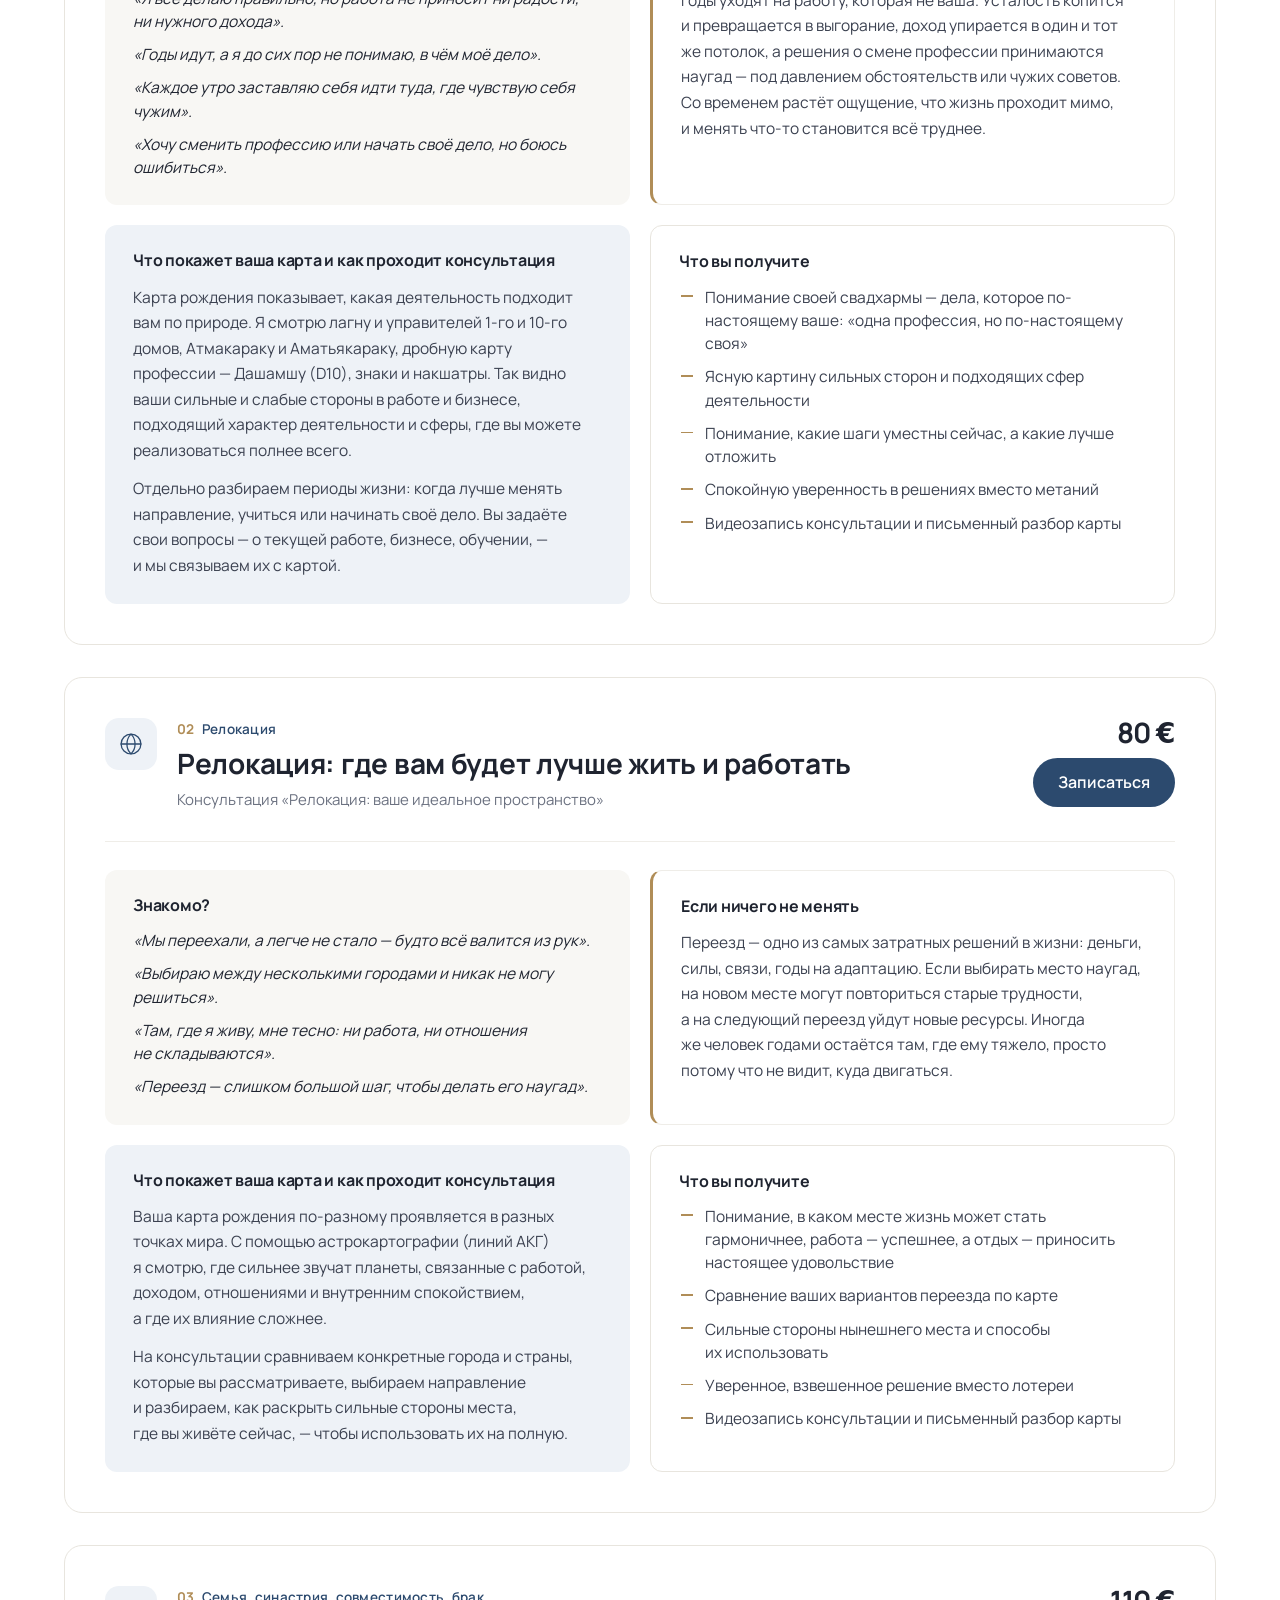
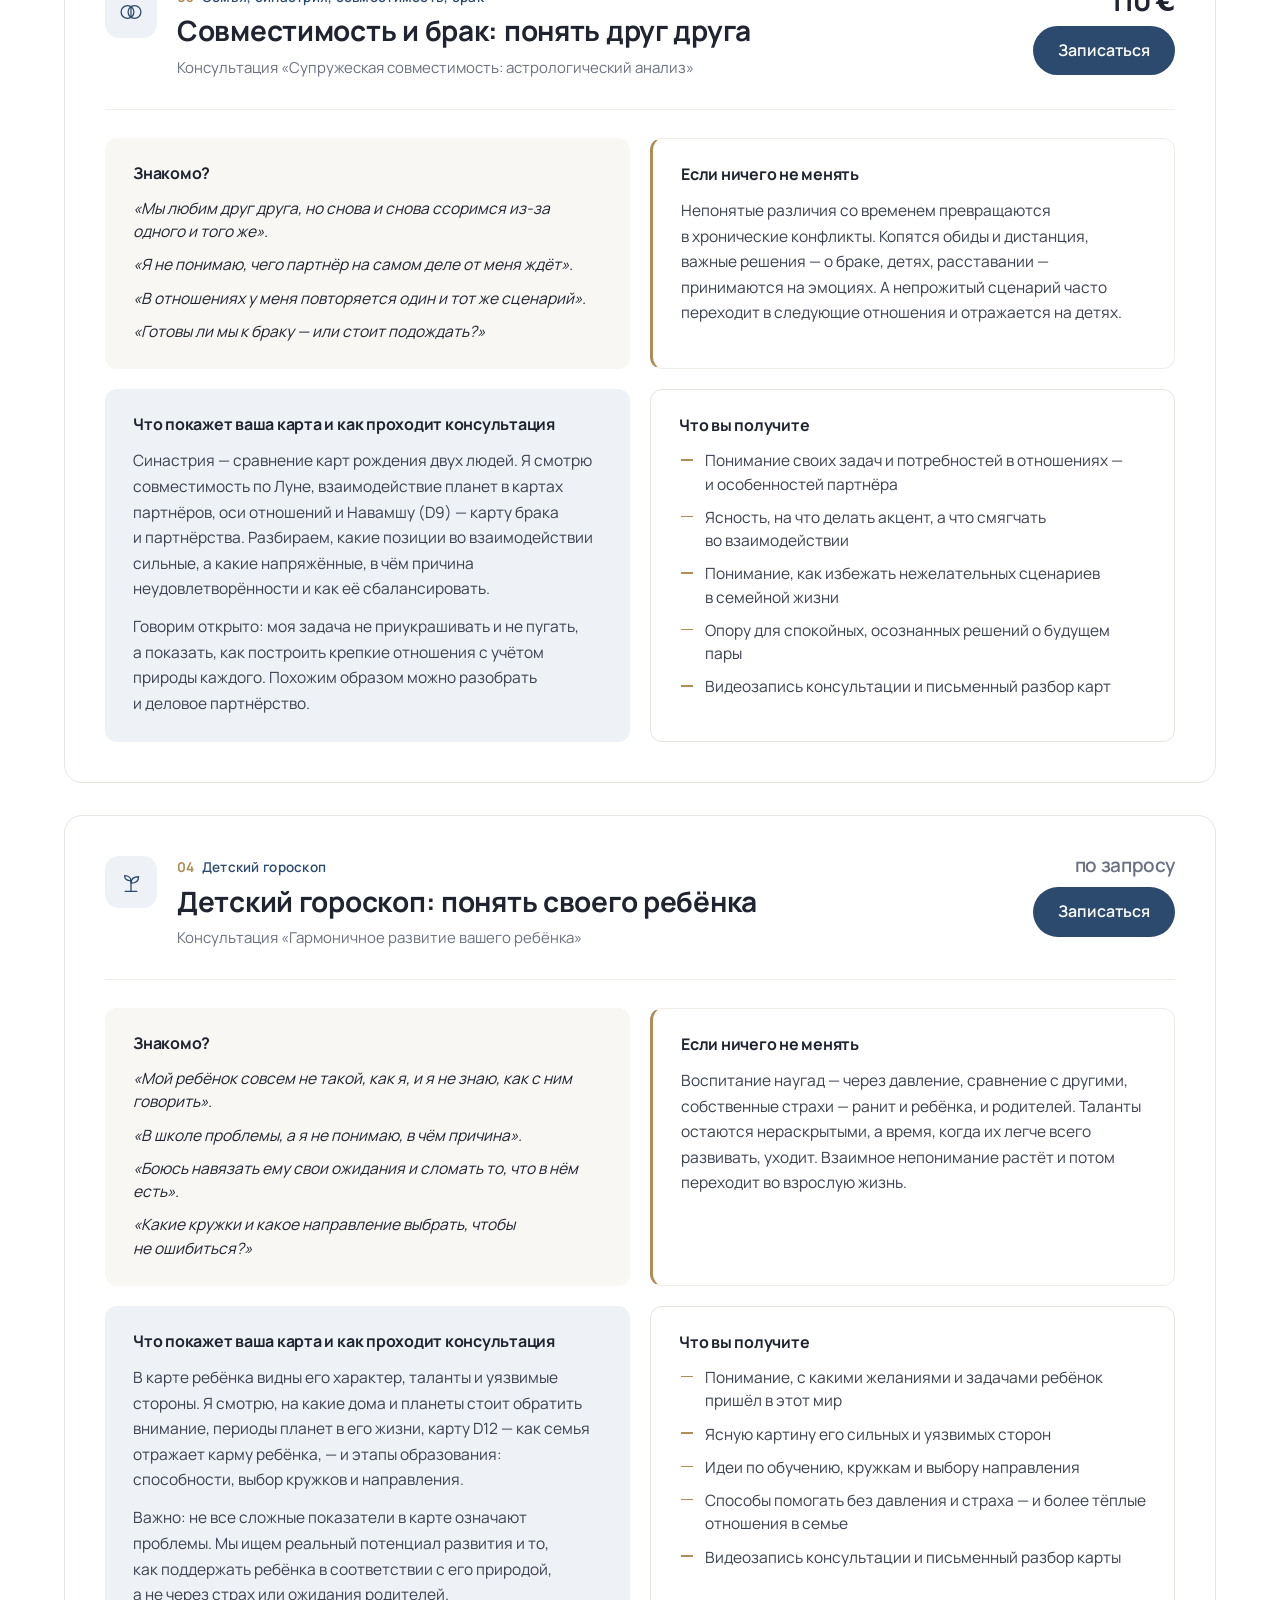
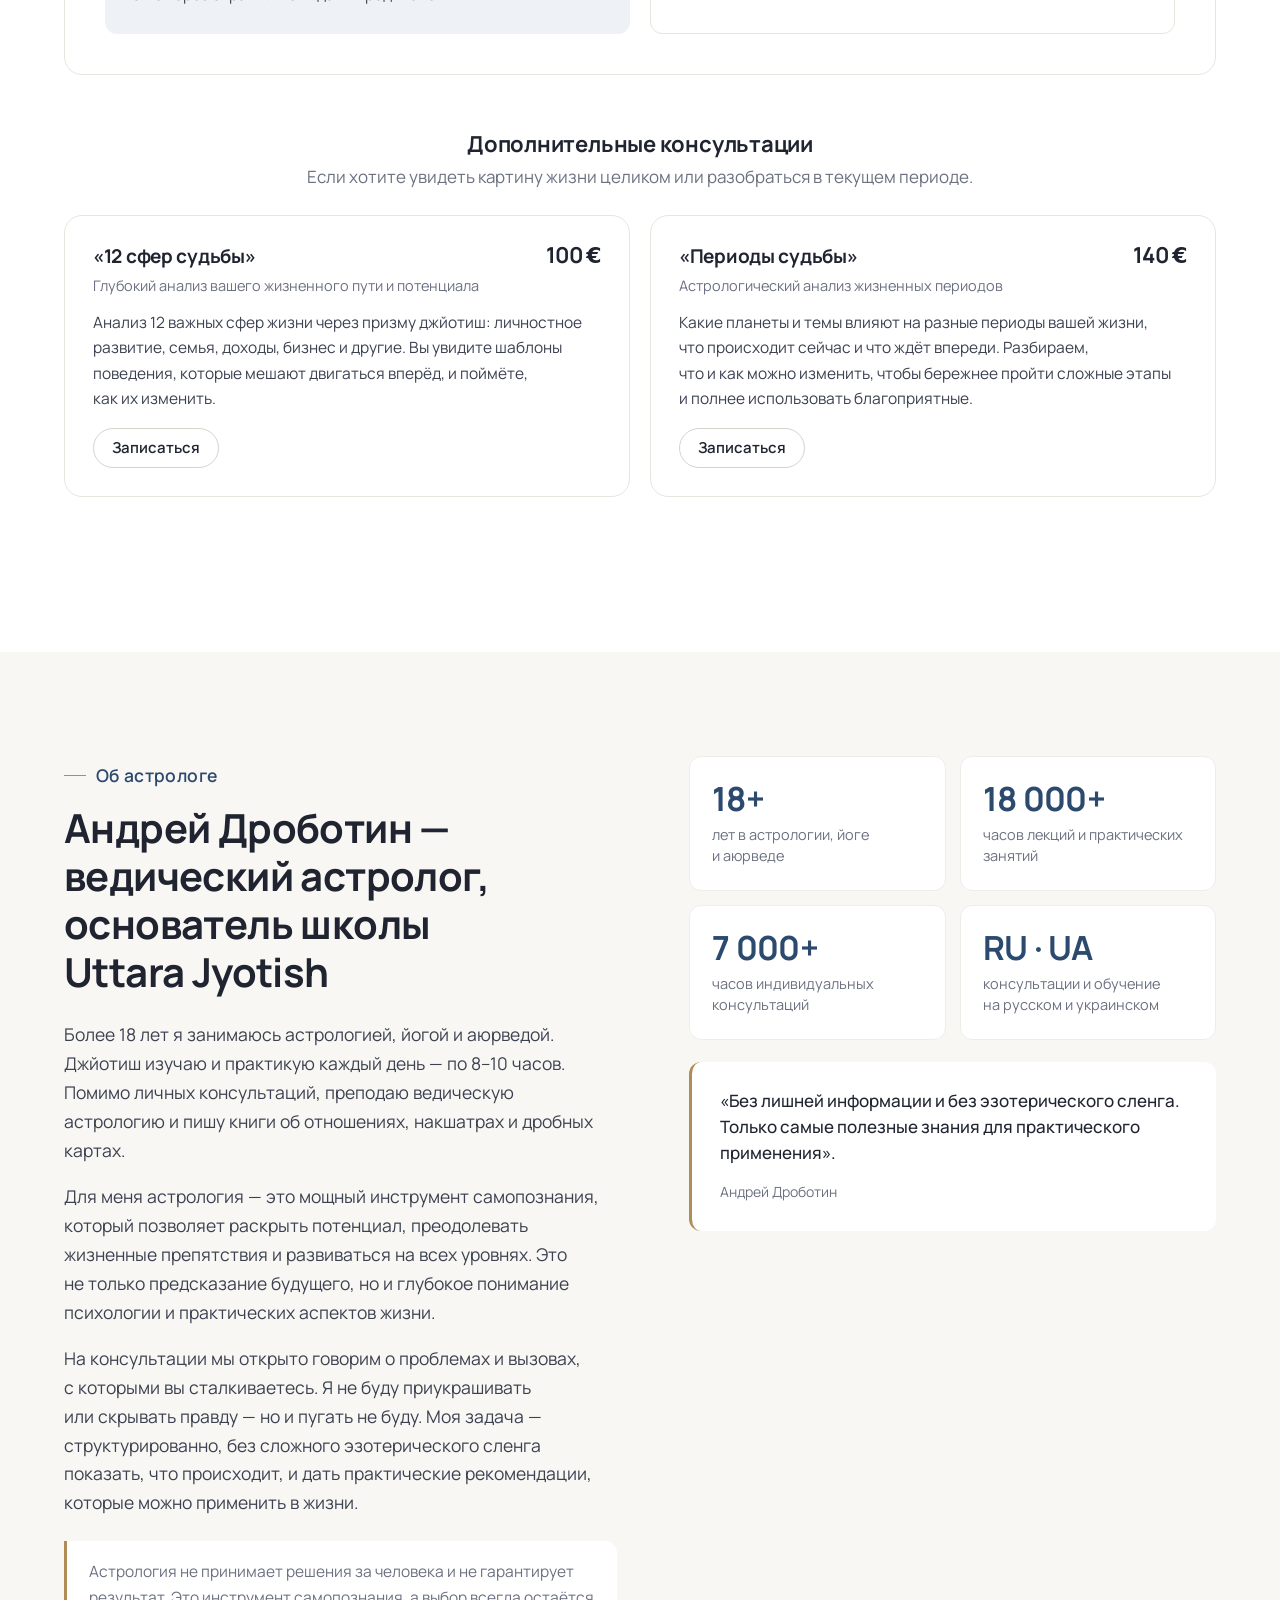
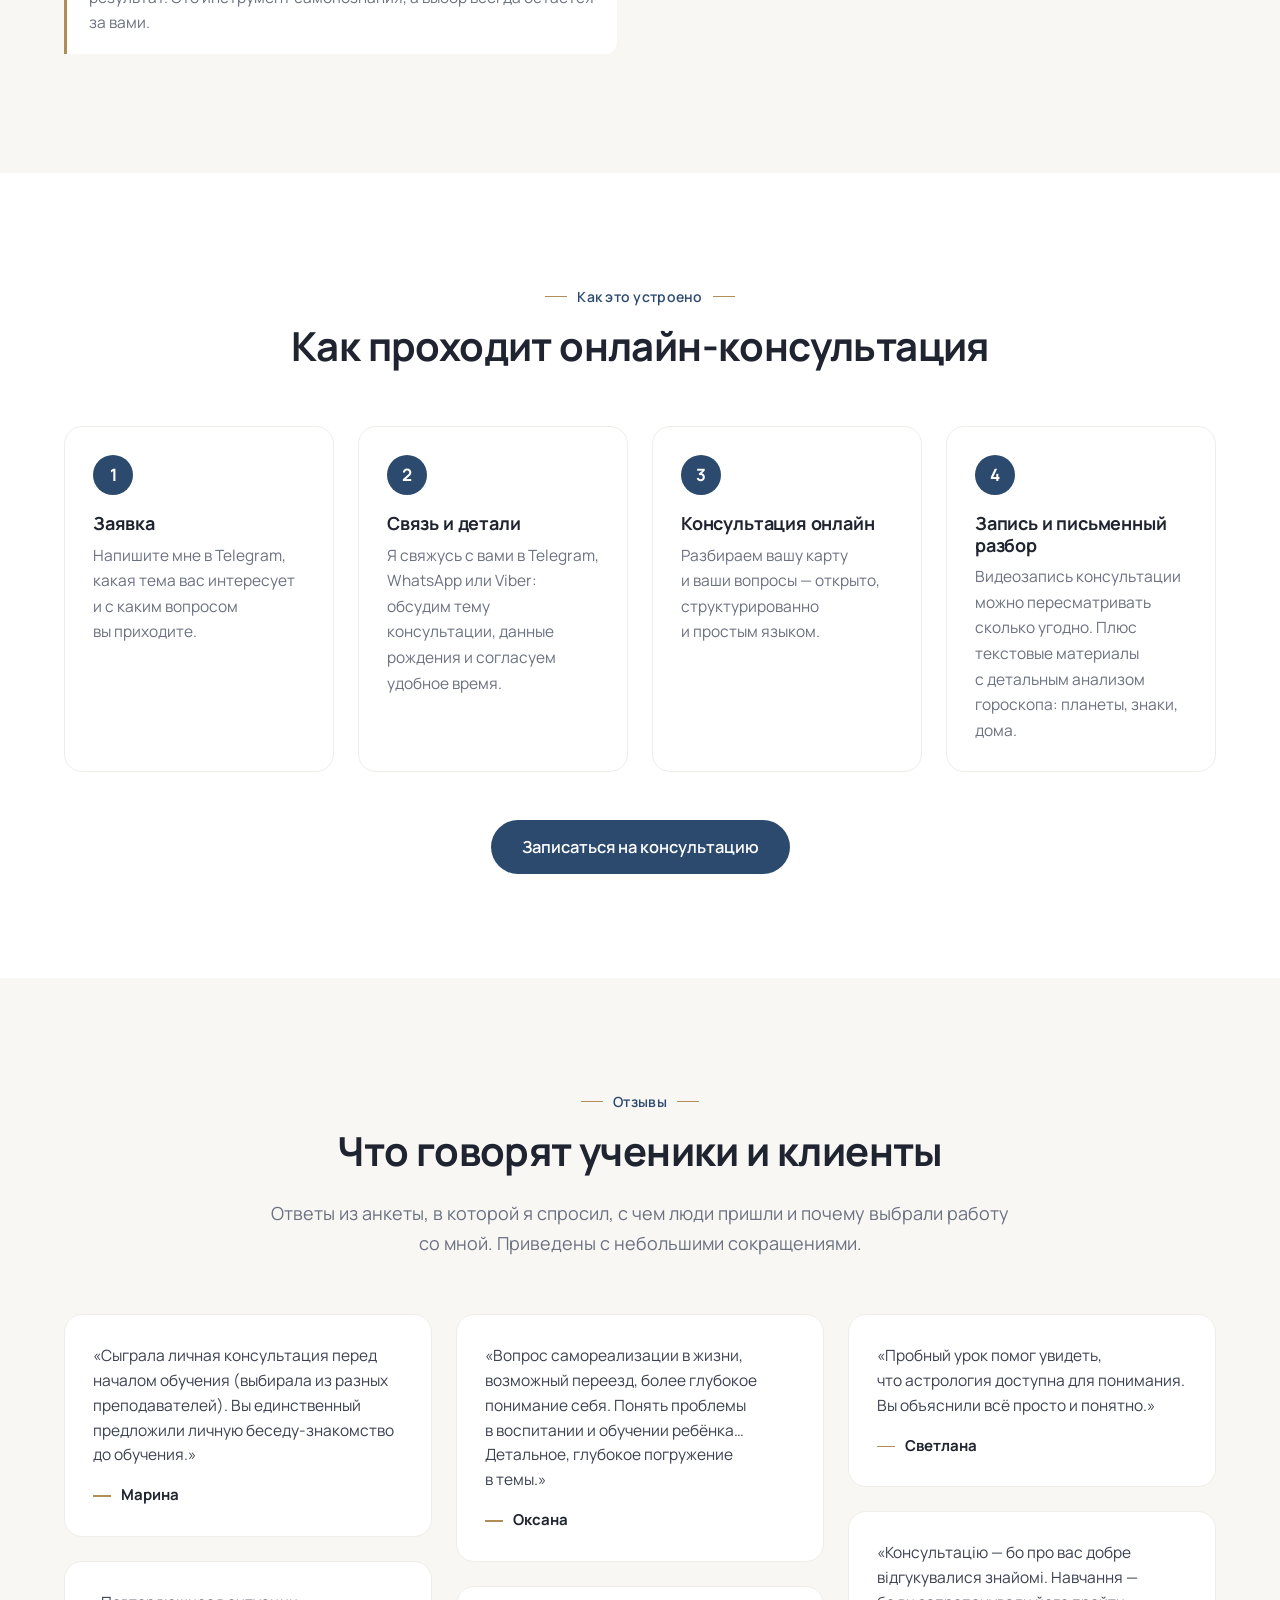
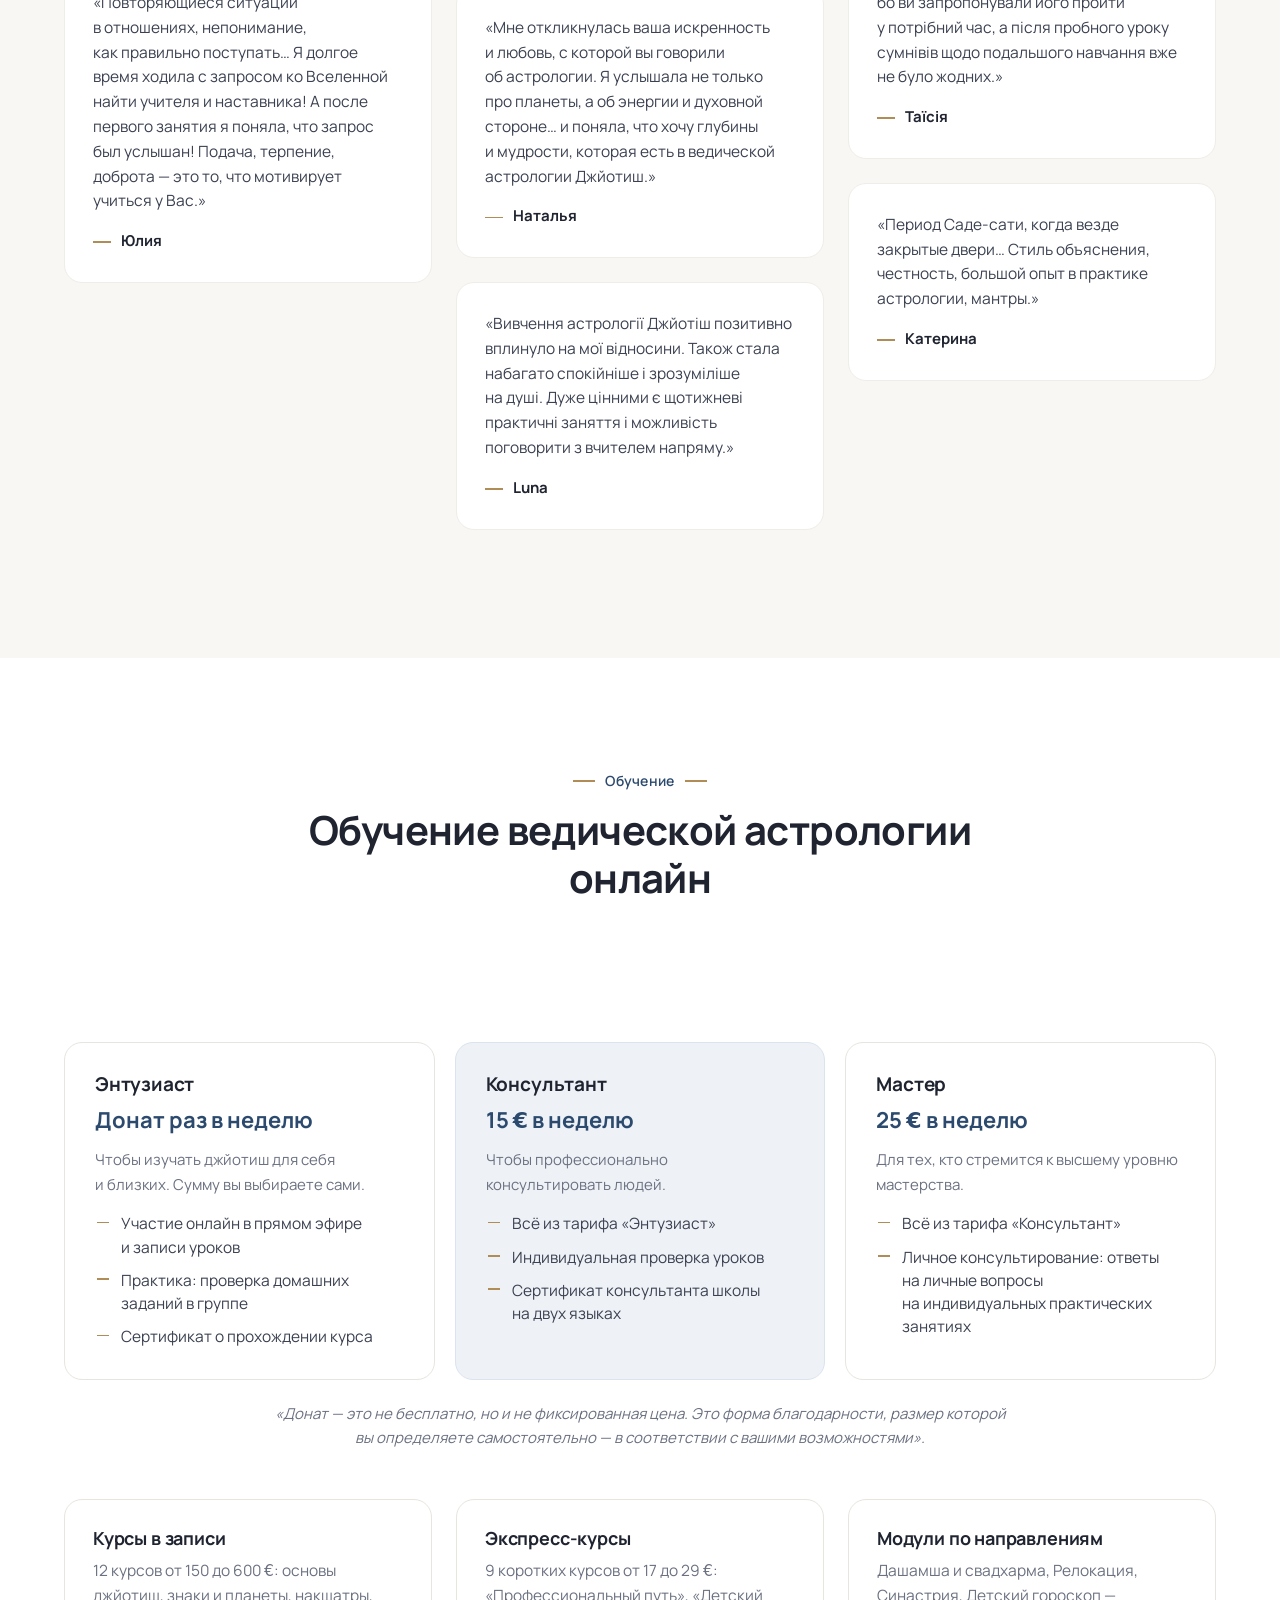
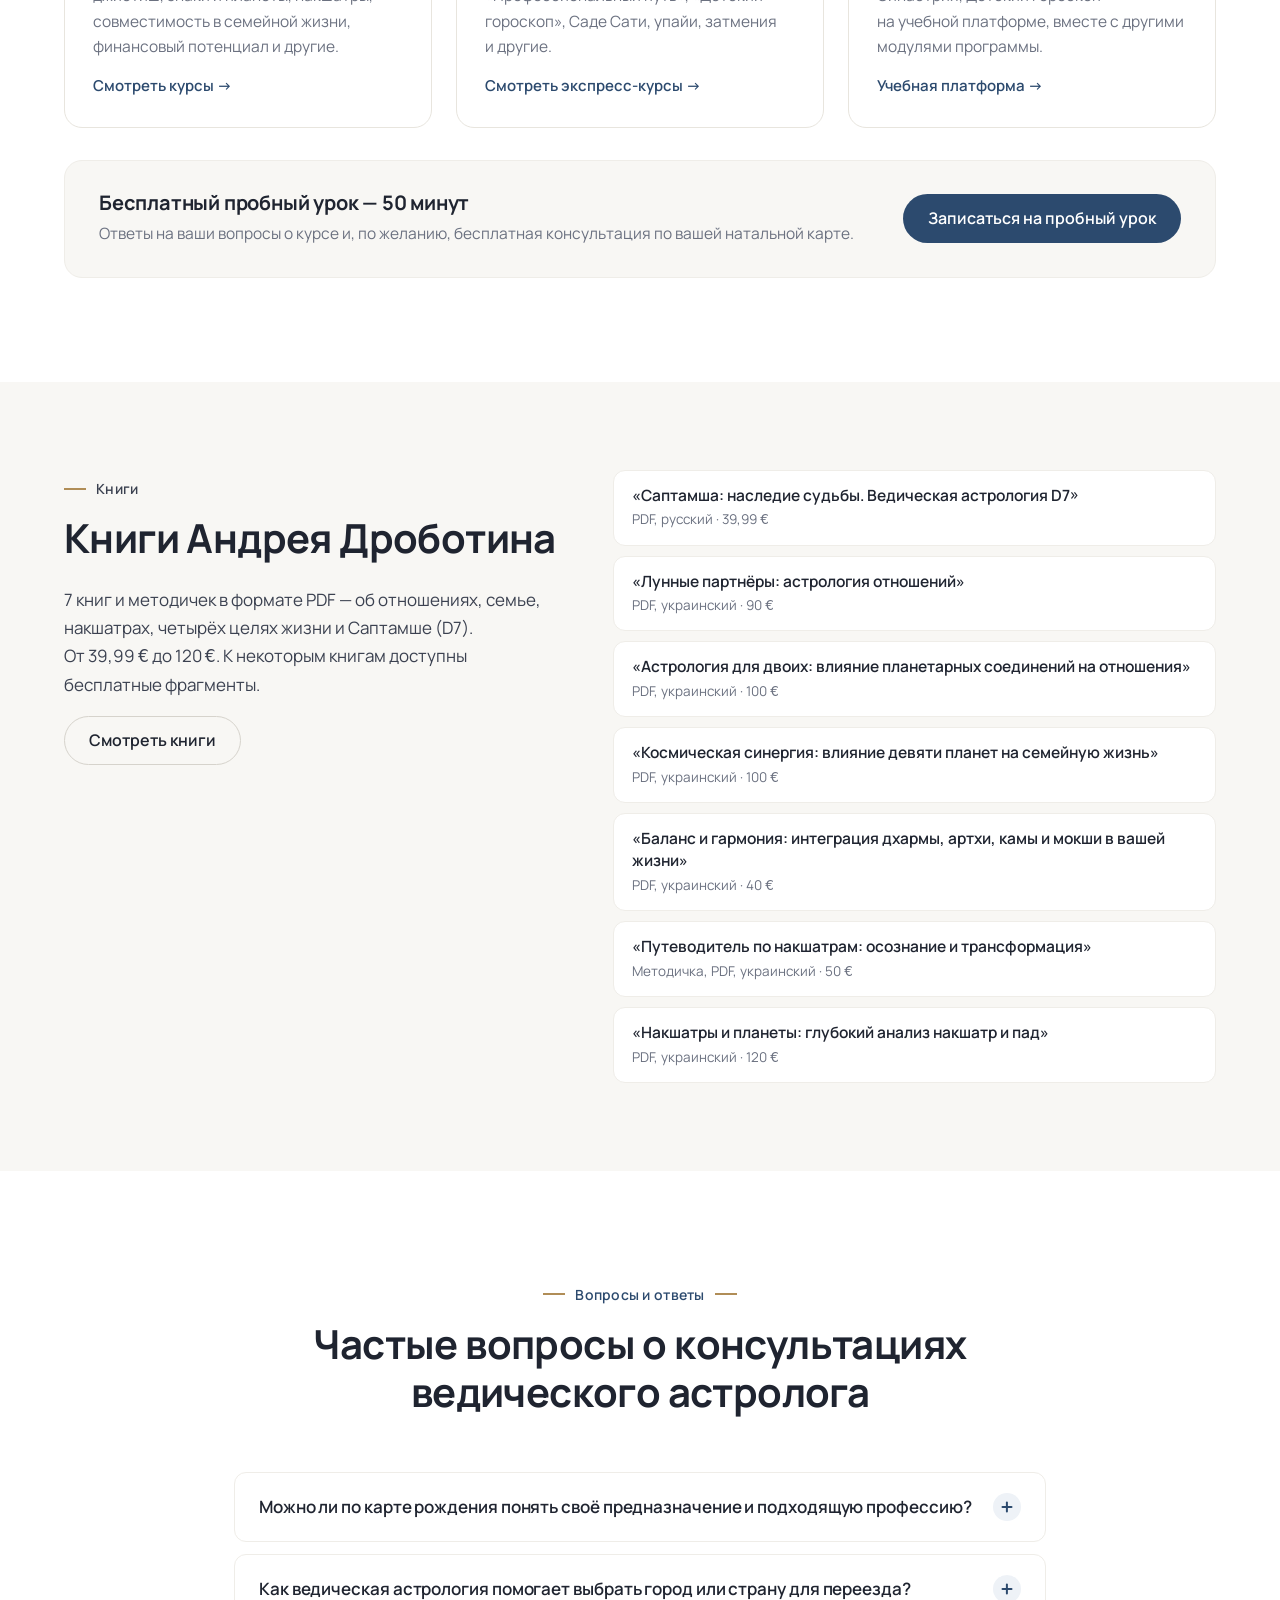
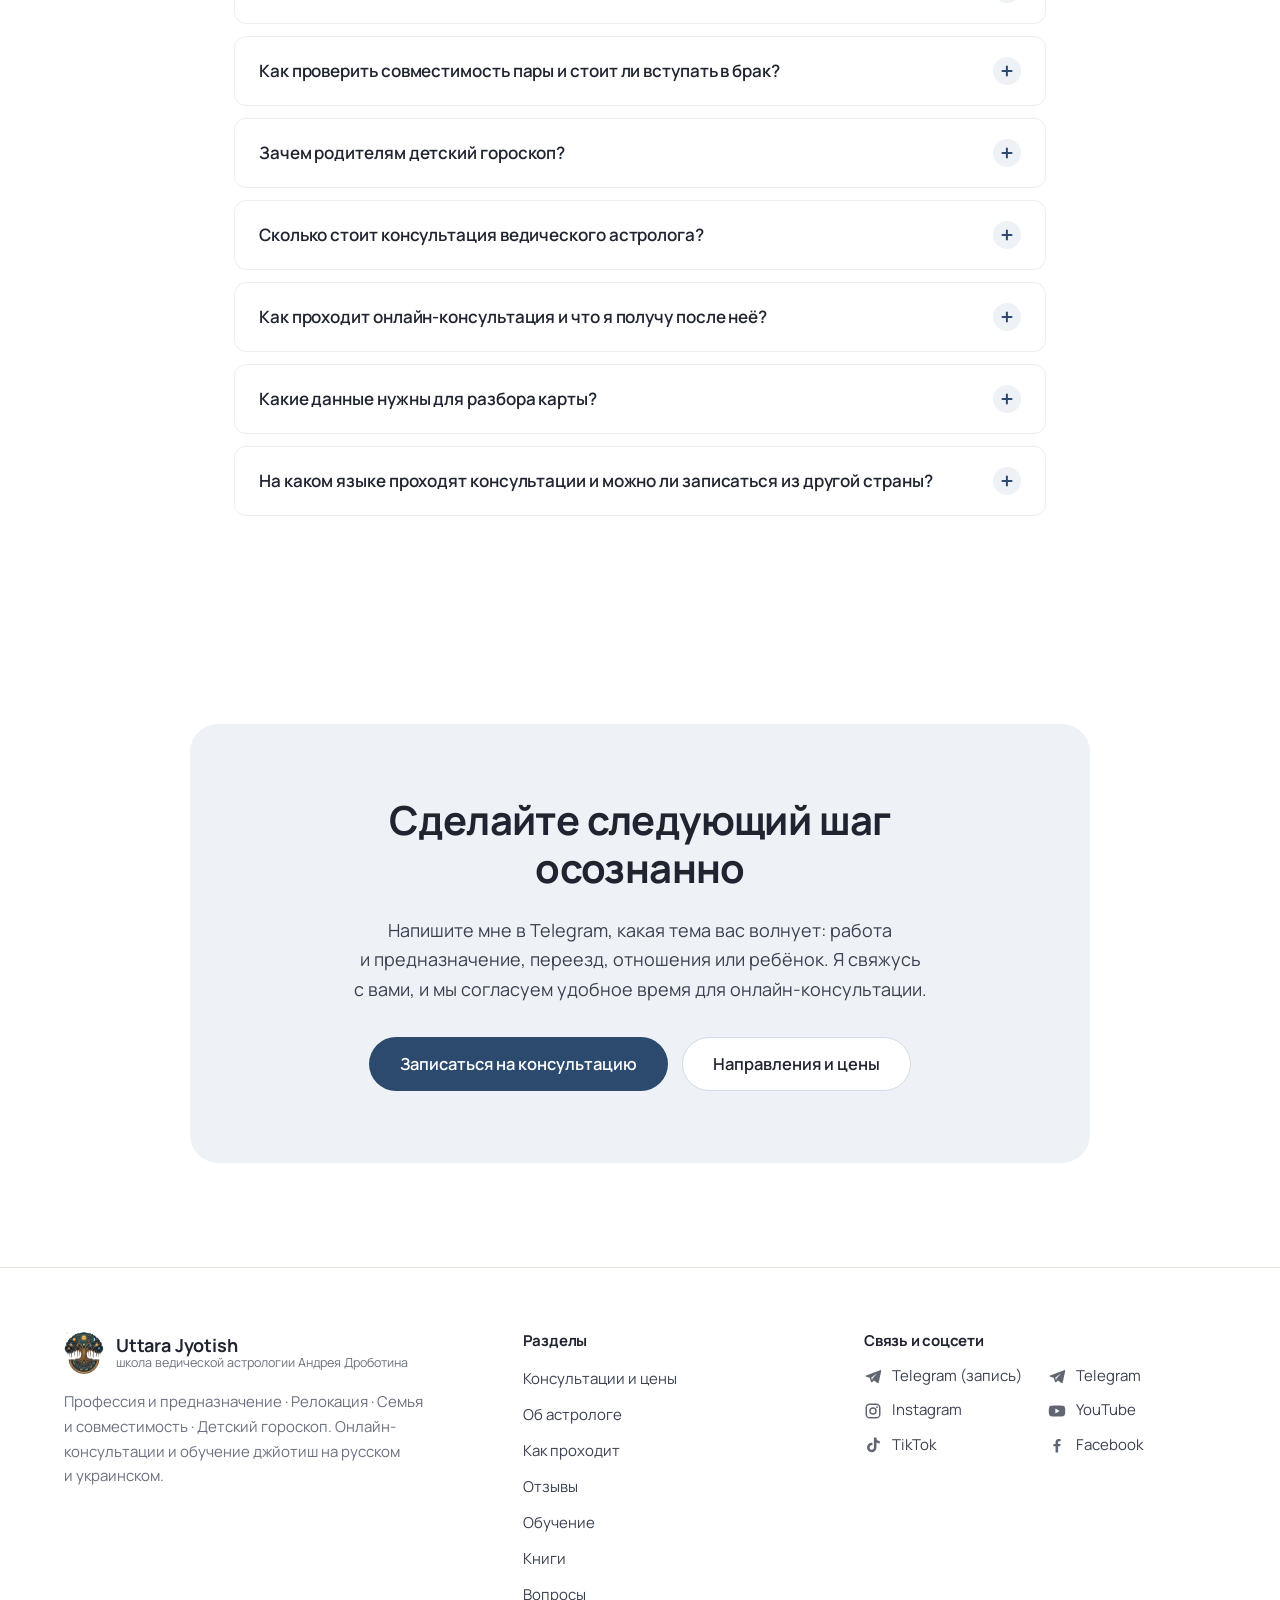
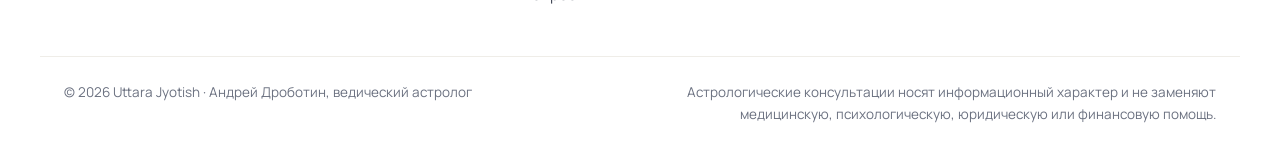
==== commit 4a4b2ce2: "Final Russian texts: priority services with prices, about stats, courses, books, reviews, FAQ, SEO" ====
--- a/index.html
+++ b/index.html
@@ -3,10 +3,10 @@
 <head>
 <meta charset="utf-8">
 <meta name="viewport" content="width=device-width, initial-scale=1">
-<title>Ведический астролог онлайн — совместимость пары, предназначение | Uttara Jyotish</title>
-<meta name="description" content="Онлайн-консультации ведического астролога Андрея (джйотиш): синастрия и совместимость пары по дате рождения, предназначение и карьера, астрокартография для переезда, гороскоп ребёнка. Курсы и семинары по ведической астрологии.">
-<meta name="keywords" content="ведический астролог онлайн, консультация джйотиш, синастрия, совместимость пары по дате рождения, предназначение, свадхарма, астрокартография переезд, гороскоп ребенка, курсы ведической астрологии онлайн">
-<meta name="author" content="Андрей, Uttara Jyotish">
+<title>Ведический астролог Андрей Дроботин — предназначение, релокация, совместимость | Uttara Jyotish</title>
+<meta name="description" content="Онлайн-консультации ведического астролога (джйотиш) Андрея Дроботина: профессия и предназначение — 120 €, релокация — 80 €, совместимость пары и брак — 110 €, детский гороскоп. Более 18 лет практики. Видеозапись и письменный разбор карты.">
+<meta name="keywords" content="ведический астролог онлайн, консультация джйотиш, предназначение по карте рождения, выбор профессии по ведической астрологии, свадхарма, дашамша, релокация астрология, астрокартография куда переехать, совместимость пары ведическая астрология, синастрия, детский гороскоп джйотиш, курсы джйотиш онлайн">
+<meta name="author" content="Андрей Дроботин, Uttara Jyotish">
 <meta name="robots" content="index, follow, max-image-preview:large">
 <meta name="theme-color" content="#ffffff">
 <!-- ДОМЕН: замените https://example.com на свой адрес (здесь, в og:url, og:image, JSON-LD, robots.txt, sitemap.xml) -->
@@ -15,16 +15,16 @@
 <meta property="og:type" content="website">
 <meta property="og:locale" content="ru_RU">
 <meta property="og:site_name" content="Uttara Jyotish">
-<meta property="og:title" content="Ведический астролог Андрей — Uttara Jyotish">
-<meta property="og:description" content="Синастрия и совместимость пары, предназначение и карьера, релокация, детские карты. Онлайн-консультации, курсы и семинары по джйотиш.">
+<meta property="og:title" content="Андрей Дроботин — ведический астролог | Uttara Jyotish">
+<meta property="og:description" content="Профессия и предназначение, релокация, совместимость и брак, детский гороскоп. Онлайн-консультации по джйотиш: видеозапись и письменный разбор карты.">
 <meta property="og:url" content="https://example.com/">
 <meta property="og:image" content="https://example.com/img/og-image.jpg">
 <meta property="og:image:width" content="1200">
 <meta property="og:image:height" content="630">
-<meta property="og:image:alt" content="Uttara Jyotish — ведический астролог Андрей">
+<meta property="og:image:alt" content="Uttara Jyotish — ведический астролог Андрей Дроботин">
 <meta name="twitter:card" content="summary_large_image">
-<meta name="twitter:title" content="Ведический астролог Андрей — Uttara Jyotish">
-<meta name="twitter:description" content="Синастрия, предназначение, релокация, детские карты. Онлайн-консультации, курсы и семинары по ведической астрологии.">
+<meta name="twitter:title" content="Андрей Дроботин — ведический астролог | Uttara Jyotish">
+<meta name="twitter:description" content="Профессия и предназначение, релокация, совместимость и брак, детский гороскоп. Онлайн-консультации по ведической астрологии.">
 <meta name="twitter:image" content="https://example.com/img/og-image.jpg">
 
 <link rel="icon" href="favicon.ico" sizes="48x48">
@@ -38,6 +38,7 @@
 <link rel="stylesheet" href="css/style.css">
 <script>document.documentElement.classList.add('js');</script>
 
+<!-- JSON-LD: Person, услуги с ценами (EUR), FAQPage. При изменении цен или вопросов FAQ правьте и здесь, и в видимом тексте ниже. -->
 <script type="application/ld+json">
 {
  "@context": "https://schema.org",
@@ -56,7 +57,8 @@
    "@type": "WebPage",
    "@id": "https://example.com/#webpage",
    "url": "https://example.com/",
-   "name": "Ведический астролог онлайн — совместимость пары, предназначение | Uttara Jyotish",
+   "name": "Ведический астролог Андрей Дроботин — предназначение, релокация, совместимость | Uttara Jyotish",
+   "description": "Онлайн-консультации ведического астролога (джйотиш) Андрея Дроботина: профессия и предназначение — 120 €, релокация — 80 €, совместимость пары и брак — 110 €, детский гороскоп. Более 18 лет практики. Видеозапись и письменный разбор карты.",
    "isPartOf": {
     "@id": "https://example.com/#website"
    },
@@ -69,108 +71,216 @@
   {
    "@type": "Person",
    "@id": "https://example.com/#andrey",
-   "name": "Андрей",
-   "alternateName": "Uttara Jyotish",
+   "name": "Андрей Дроботин",
+   "alternateName": "Andrii Drobotin",
    "jobTitle": "Ведический астролог",
-   "description": "Ведический астролог (джйотиш), основатель школы Uttara Jyotish. Онлайн-консультации по синастрии и совместимости, предназначению и карьере, релокации и детским картам; курсы и семинары по ведической астрологии.",
+   "description": "Ведический астролог (джйотиш), основатель школы Uttara Jyotish. Более 18 лет в астрологии, йоге и аюрведе, более 18 000 часов лекций и более 7 000 часов индивидуальных консультаций. Онлайн-консультации: профессия и предназначение, релокация, совместимость и брак, детский гороскоп.",
    "image": "https://example.com/img/andrey-desk-v.jpg",
    "url": "https://example.com/",
+   "sameAs": [
+    "https://t.me/andreyastrolog"
+   ],
    "knowsAbout": [
     "Ведическая астрология",
     "Джйотиш",
+    "Свадхарма",
+    "Дашамша",
+    "Астрокартография",
+    "Релокация",
     "Синастрия",
     "Совместимость пары",
-    "Свадхарма",
-    "Астрокартография",
     "Детский гороскоп",
-    "Накшатры"
+    "Накшатры",
+    "Йога",
+    "Аюрведа"
    ],
-   "knowsLanguage": "ru"
+   "knowsLanguage": [
+    "ru",
+    "uk"
+   ]
   },
   {
    "@type": "Service",
-   "@id": "https://example.com/#synastry",
-   "name": "Синастрия и совместимость пары по ведической астрологии",
+   "@id": "https://example.com/#career",
+   "name": "Консультация «Профессиональный поиск»: профессия и предназначение (свадхарма)",
    "serviceType": "Астрологическая консультация",
-   "description": "Онлайн-консультация по совместимости пары и семейным отношениям на основе ведической синастрии: карты обоих партнёров, аштакута, накшатры, периоды.",
+   "description": "Разбор карты рождения по профессии и предназначению: лагна, 10-й дом, Атмакарака, Аматьякарака, Дашамша (D10), периоды для перемен. Видеозапись и письменный разбор.",
    "provider": {
     "@id": "https://example.com/#andrey"
    },
    "areaServed": "Worldwide",
    "availableChannel": {
     "@type": "ServiceChannel",
-    "serviceUrl": "https://example.com/",
-    "availableLanguage": "ru"
-   },
-   "inLanguage": "ru"
+    "serviceUrl": "https://example.com/#services",
+    "availableLanguage": [
+     "ru",
+     "uk"
+    ]
+   },
+   "inLanguage": [
+    "ru",
+    "uk"
+   ],
+   "offers": {
+    "@type": "Offer",
+    "price": "120",
+    "priceCurrency": "EUR",
+    "url": "https://example.com/#career"
+   }
   },
   {
    "@type": "Service",
-   "@id": "https://example.com/#svadharma",
-   "name": "Консультация джйотиш по предназначению (свадхарме) и карьере",
+   "@id": "https://example.com/#relocation",
+   "name": "Консультация «Релокация»: выбор места для жизни по астрокартографии",
    "serviceType": "Астрологическая консультация",
-   "description": "Разбор карты рождения: склонности, подходящие сферы работы, благоприятные периоды для перемен.",
+   "description": "Сравнение городов и стран по карте рождения с помощью астрокартографии (линий АКГ), сильные стороны нынешнего места. Видеозапись и письменный разбор.",
    "provider": {
     "@id": "https://example.com/#andrey"
    },
    "areaServed": "Worldwide",
    "availableChannel": {
     "@type": "ServiceChannel",
-    "serviceUrl": "https://example.com/",
-    "availableLanguage": "ru"
-   },
-   "inLanguage": "ru"
+    "serviceUrl": "https://example.com/#services",
+    "availableLanguage": [
+     "ru",
+     "uk"
+    ]
+   },
+   "inLanguage": [
+    "ru",
+    "uk"
+   ],
+   "offers": {
+    "@type": "Offer",
+    "price": "80",
+    "priceCurrency": "EUR",
+    "url": "https://example.com/#relocation"
+   }
   },
   {
    "@type": "Service",
-   "@id": "https://example.com/#relocation",
-   "name": "Релокация и астрокартография: консультация перед переездом",
+   "@id": "https://example.com/#family",
+   "name": "Консультация «Супружеская совместимость»: синастрия пары",
    "serviceType": "Астрологическая консультация",
-   "description": "Выбор места для жизни, работы или учёбы с помощью астрокартографии, сравнение городов и стран.",
+   "description": "Совместимость пары по ведической астрологии: Луна, взаимодействие планет, оси отношений, Навамша (D9). Видеозапись и письменный разбор.",
    "provider": {
     "@id": "https://example.com/#andrey"
    },
    "areaServed": "Worldwide",
    "availableChannel": {
     "@type": "ServiceChannel",
-    "serviceUrl": "https://example.com/",
-    "availableLanguage": "ru"
-   },
-   "inLanguage": "ru"
+    "serviceUrl": "https://example.com/#services",
+    "availableLanguage": [
+     "ru",
+     "uk"
+    ]
+   },
+   "inLanguage": [
+    "ru",
+    "uk"
+   ],
+   "offers": {
+    "@type": "Offer",
+    "price": "110",
+    "priceCurrency": "EUR",
+    "url": "https://example.com/#family"
+   }
   },
   {
    "@type": "Service",
    "@id": "https://example.com/#children",
-   "name": "Гороскоп ребёнка по ведической астрологии",
+   "name": "Детский гороскоп по ведической астрологии",
    "serviceType": "Астрологическая консультация",
-   "description": "Разбор карты ребёнка: темперамент, таланты, способ обучения, рекомендации родителям.",
+   "description": "Разбор карты ребёнка: характер, таланты, уязвимые стороны, этапы образования, рекомендации родителям. Стоимость по запросу.",
    "provider": {
     "@id": "https://example.com/#andrey"
    },
    "areaServed": "Worldwide",
    "availableChannel": {
     "@type": "ServiceChannel",
-    "serviceUrl": "https://example.com/",
-    "availableLanguage": "ru"
-   },
-   "inLanguage": "ru"
+    "serviceUrl": "https://example.com/#services",
+    "availableLanguage": [
+     "ru",
+     "uk"
+    ]
+   },
+   "inLanguage": [
+    "ru",
+    "uk"
+   ]
   },
   {
    "@type": "Service",
-   "@id": "https://example.com/#courses",
-   "name": "Курсы и семинары по ведической астрологии онлайн",
-   "serviceType": "Обучение",
-   "description": "Онлайн-курсы и тематические семинары по джйотиш.",
+   "@id": "https://example.com/#extra-12",
+   "name": "Консультация «12 сфер судьбы»",
+   "serviceType": "Астрологическая консультация",
+   "description": "Глубокий анализ 12 сфер жизни и потенциала по карте рождения.",
    "provider": {
     "@id": "https://example.com/#andrey"
    },
    "areaServed": "Worldwide",
    "availableChannel": {
     "@type": "ServiceChannel",
-    "serviceUrl": "https://example.com/",
-    "availableLanguage": "ru"
-   },
-   "inLanguage": "ru"
+    "serviceUrl": "https://example.com/#services",
+    "availableLanguage": [
+     "ru",
+     "uk"
+    ]
+   },
+   "inLanguage": [
+    "ru",
+    "uk"
+   ],
+   "offers": {
+    "@type": "Offer",
+    "price": "100",
+    "priceCurrency": "EUR",
+    "url": "https://example.com/#extra-12"
+   }
+  },
+  {
+   "@type": "Service",
+   "@id": "https://example.com/#extra-periods",
+   "name": "Консультация «Периоды судьбы»",
+   "serviceType": "Астрологическая консультация",
+   "description": "Астрологический анализ жизненных периодов по карте рождения.",
+   "provider": {
+    "@id": "https://example.com/#andrey"
+   },
+   "areaServed": "Worldwide",
+   "availableChannel": {
+    "@type": "ServiceChannel",
+    "serviceUrl": "https://example.com/#services",
+    "availableLanguage": [
+     "ru",
+     "uk"
+    ]
+   },
+   "inLanguage": [
+    "ru",
+    "uk"
+   ],
+   "offers": {
+    "@type": "Offer",
+    "price": "140",
+    "priceCurrency": "EUR",
+    "url": "https://example.com/#extra-periods"
+   }
+  },
+  {
+   "@type": "Service",
+   "@id": "https://example.com/#courses",
+   "name": "Обучение ведической астрологии джйотиш онлайн",
+   "serviceType": "Обучение",
+   "description": "Целостный курс джйотиш (тарифы: донат, 15 € и 25 € в неделю), курсы и экспресс-курсы в записи, бесплатный пробный урок.",
+   "provider": {
+    "@id": "https://example.com/#andrey"
+   },
+   "areaServed": "Worldwide",
+   "inLanguage": [
+    "ru",
+    "uk"
+   ]
   },
   {
    "@type": "FAQPage",
@@ -178,66 +288,66 @@
    "mainEntity": [
     {
      "@type": "Question",
-     "name": "Чем ведическая астрология отличается от западной?",
+     "name": "Можно ли по карте рождения понять своё предназначение и подходящую профессию?",
      "acceptedAnswer": {
       "@type": "Answer",
-      "text": "Ведическая астрология (джйотиш) использует сидерический зодиак, привязанный к реальному положению звёзд, поэтому знаки планет в ней часто смещаются примерно на один знак назад по сравнению с западной картой. Кроме того, в джйотиш важную роль играют 27 лунных созвездий — накшатры — и система периодов жизни (даш), которая помогает понять, какие темы активны в разные годы. Большое внимание уделяется Луне и асценденту (лагне), а не только Солнцу."
+      "text": "Да, это одно из главных направлений моей работы. В ведической астрологии предназначение (свадхарму) и профессию смотрят по лагне, управителям 1-го и 10-го домов, Атмакараке и Аматьякараке, а также по Дашамше (D10) — дробной карте профессии. Карта показывает ваши сильные стороны, подходящий характер деятельности и периоды, удачные для перемен. Решение всегда остаётся за вами — астрология помогает принять его осознанно. Консультация «Профессиональный поиск» стоит 120 €."
      }
     },
     {
      "@type": "Question",
-     "name": "Какие данные нужны для консультации?",
+     "name": "Как ведическая астрология помогает выбрать город или страну для переезда?",
      "acceptedAnswer": {
       "@type": "Answer",
-      "text": "Дата, время и место рождения (город или населённый пункт). Для синастрии и совместимости — данные обоих партнёров, для гороскопа ребёнка — данные ребёнка, для астрокартографии — ещё и города или страны, которые вы рассматриваете для переезда. Заранее сформулируйте вопросы: так консультация будет полезнее."
+      "text": "Карта рождения по-разному проявляется в разных точках мира. С помощью астрокартографии (линий АКГ) видно, где сильнее звучат темы работы, дохода, отношений и внутреннего спокойствия. На консультации «Релокация» (80 €) мы сравниваем конкретные варианты, которые вы рассматриваете, и разбираем сильные стороны места, где вы живёте сейчас."
      }
     },
     {
      "@type": "Question",
-     "name": "Обязательно ли знать точное время рождения?",
+     "name": "Как проверить совместимость пары и стоит ли вступать в брак?",
      "acceptedAnswer": {
       "@type": "Answer",
-      "text": "Желательно. От времени рождения зависят асцендент и дома карты, а асцендент меняется примерно каждые два часа, поэтому чем точнее время, тем подробнее и надёжнее разбор. Если время известно лишь приблизительно или неизвестно совсем, напишите об этом заранее — обсудим, что можно посмотреть без него."
+      "text": "Для этого делают синастрию — сравнение карт рождения обоих партнёров. Я смотрю совместимость по Луне, взаимодействие планет, оси отношений и Навамшу (D9). Вы узнаете, какие позиции во взаимодействии сильные, а какие напряжённые, и как избежать нежелательных сценариев в семейной жизни. Консультация «Супружеская совместимость» стоит 110 €."
      }
     },
     {
      "@type": "Question",
-     "name": "Можно ли проверить совместимость пары по дате рождения?",
+     "name": "Зачем родителям детский гороскоп?",
      "acceptedAnswer": {
       "@type": "Answer",
-      "text": "Да. Для полноценной ведической синастрии лучше знать дату, время и место рождения обоих партнёров. По одной дате рождения можно увидеть только общую картину, например положение Луны. Классические баллы аштакуты (до 36 гун) — лишь часть анализа: я смотрю карты целиком, их взаимодействие и текущие периоды каждого."
+      "text": "Детский гороскоп помогает понять характер, таланты и уязвимые стороны ребёнка, выбрать подходящие занятия и направление обучения и поддерживать его в соответствии с его природой — без давления и страха. Важно, что не все сложные показатели в карте означают проблемы: мы ищем реальный потенциал развития. Стоимость — по запросу, напишите мне в Telegram."
      }
     },
     {
      "@type": "Question",
-     "name": "Что такое свадхарма и можно ли по карте понять своё предназначение?",
+     "name": "Сколько стоит консультация ведического астролога?",
      "acceptedAnswer": {
       "@type": "Answer",
-      "text": "Свадхарма — это «своя дхарма», путь и дело, которые естественны именно для вас. Карта рождения показывает ваши склонности, сильные стороны и сферы, в которых вам легче раскрыться, а также периоды, удачные для перемен. Решение о профессии всё равно принимаете вы — астрология помогает сделать его осознаннее."
+      "text": "Цены в евро: «Профессиональный поиск» — 120 €, «Релокация» — 80 €, «Супружеская совместимость» — 110 €, «12 сфер судьбы» — 100 €, «Периоды судьбы» — 140 €. Стоимость консультации по детскому гороскопу — по запросу."
      }
     },
     {
      "@type": "Question",
-     "name": "Как астрокартография помогает выбрать место для переезда?",
+     "name": "Как проходит онлайн-консультация и что я получу после неё?",
      "acceptedAnswer": {
       "@type": "Answer",
-      "text": "Астрокартография показывает, как проявляется ваша карта в разных точках мира: где сильнее звучат темы карьеры, отношений, здоровья или внутреннего спокойствия. На консультации можно сравнить несколько конкретных городов или стран и обсудить, какой вариант лучше соответствует вашим целям."
+      "text": "Вы оставляете заявку в Telegram, я связываюсь с вами в Telegram, WhatsApp или Viber, мы обсуждаем тему консультации и согласуем удобное время. Консультация проходит онлайн и записывается на видео — вы сможете пересматривать её сколько угодно. После неё вы также получаете текстовые материалы с детальным анализом вашего гороскопа: планеты, знаки зодиака, дома. Знать астрологию заранее не нужно: объясняю структурированно, без сложного эзотерического сленга."
      }
     },
     {
      "@type": "Question",
-     "name": "Зачем составлять гороскоп ребёнка и с какого возраста?",
+     "name": "Какие данные нужны для разбора карты?",
      "acceptedAnswer": {
       "@type": "Answer",
-      "text": "Гороскоп ребёнка по ведической астрологии помогает родителям лучше понять его темперамент, таланты, способ обучения и потребности, а значит — говорить с ним на его языке и поддерживать его сильные стороны. Карту можно разобрать в любом возрасте, даже для новорождённого."
+      "text": "Для построения карты нужны дата, время и место рождения. Для совместимости — данные обоих партнёров, для детского гороскопа — данные ребёнка, для релокации — ещё и города или страны, которые вы рассматриваете. Все детали уточним при записи."
      }
     },
     {
      "@type": "Question",
-     "name": "Как проходит онлайн-консультация и сколько она стоит?",
+     "name": "На каком языке проходят консультации и можно ли записаться из другой страны?",
      "acceptedAnswer": {
       "@type": "Answer",
-      "text": "Консультация проходит по видеосвязи, поэтому записаться можно из любой страны. Мы разбираем карту и ваши вопросы, а запись встречи и рекомендации остаются у вас. Длительность зависит от запроса. Стоимость — по запросу: напишите мне в Telegram, и я расскажу подробнее."
+      "text": "Я работаю на русском и украинском языках. Консультации проходят онлайн, поэтому записаться можно из любой страны."
      }
     }
    ]
@@ -247,7 +357,7 @@
 </script>
 </head>
 <body>
-<a class="skip-link" href="#main">Перейти к содержанию</a>
+<a class="skip-link" href="#main">Перейти к&nbsp;содержанию</a>
 
 <header class="site-header" id="siteHeader">
   <div class="container header-inner">
@@ -257,10 +367,11 @@
     </a>
     <nav class="main-nav" id="mainNav" aria-label="Основное меню">
       <ul>
-        <li><a href="#about">Об астрологе</a></li>
         <li><a href="#services">Консультации</a></li>
+        <li><a href="#about">Об&nbsp;астрологе</a></li>
         <li><a href="#how">Как проходит</a></li>
-        <li><a href="#courses">Курсы</a></li>
+        <li><a href="#reviews">Отзывы</a></li>
+        <li><a href="#courses">Обучение</a></li>
         <li><a href="#faq">Вопросы</a></li>
       </ul>
       <a class="btn btn-primary btn-sm nav-cta" href="https://t.me/andreyastrolog" data-link="telegram" target="_blank" rel="noopener">Записаться</a>
@@ -277,64 +388,27 @@
 <section class="hero" id="top" aria-labelledby="hero-title">
   <div class="container hero-grid">
     <div class="hero-text">
-      <p class="kicker reveal">Андрей · ведический астролог · онлайн-консультации</p>
+      <p class="kicker reveal">Андрей Дроботин · ведический астролог · онлайн-консультации</p>
       <h1 id="hero-title" class="reveal" style="--d:.06s">
-        <span class="h1-main">Ясность в&nbsp;отношениях, семье и&nbsp;на&nbsp;своём жизненном пути</span>
-        <span class="h1-sub">Консультации ведического астролога онлайн</span>
+        <span class="h1-main">Найдите своё дело, своё место и&nbsp;гармонию в&nbsp;отношениях</span>
+        <span class="h1-sub">Консультации по&nbsp;ведической астрологии (джйотиш) онлайн&nbsp;— по&nbsp;вашей карте рождения</span>
       </h1>
-      <p class="hero-lead reveal" style="--d:.12s">Я&nbsp;— Андрей, ведический астролог (джйотиш) и&nbsp;основатель школы Uttara Jyotish. По&nbsp;карте рождения помогаю увидеть совместимость в&nbsp;паре и&nbsp;семье, своё предназначение и&nbsp;подходящее дело, лучшее место для жизни и&nbsp;таланты ваших детей.</p>
-      <ul class="hero-topics reveal" style="--d:.18s" aria-label="С чем я помогаю">
-        <li>Отношения и&nbsp;совместимость пары</li>
-        <li>Семья и&nbsp;близкие</li>
-        <li>Предназначение и&nbsp;карьера</li>
-        <li>Переезд и&nbsp;выбор места (релокация)</li>
-        <li>Гороскоп и&nbsp;таланты ребёнка</li>
+      <p class="hero-lead reveal" style="--d:.12s">Я&nbsp;— Андрей Дроботин, ведический астролог и&nbsp;основатель школы Uttara Jyotish, более 18 лет в&nbsp;астрологии, йоге и&nbsp;аюрведе. По&nbsp;карте рождения помогаю понять своё предназначение и&nbsp;подходящую работу, выбрать место для&nbsp;жизни, разобраться в&nbsp;отношениях и&nbsp;увидеть потенциал ребёнка. Структурированно, честно и&nbsp;без&nbsp;эзотерического сленга.</p>
+      <ul class="hero-topics reveal" style="--d:.18s" aria-label="Направления консультаций">
+        <li><a href="#career">Работа, профессия и&nbsp;предназначение</a></li><li><a href="#relocation">Релокация: где&nbsp;вам&nbsp;лучше жить</a></li><li><a href="#family">Семья, совместимость и&nbsp;брак</a></li><li><a href="#children">Детский гороскоп</a></li>
       </ul>
       <div class="hero-actions reveal" style="--d:.24s">
-        <a class="btn btn-primary btn-lg" href="https://t.me/andreyastrolog" data-link="telegram" target="_blank" rel="noopener">Записаться на консультацию</a>
-        <a class="btn btn-secondary btn-lg" href="#services">Направления</a>
-      </div>
+        <a class="btn btn-primary btn-lg" href="https://t.me/andreyastrolog" data-link="telegram" target="_blank" rel="noopener">Записаться на&nbsp;консультацию</a>
+        <a class="btn btn-secondary btn-lg" href="#services">Направления и&nbsp;цены</a>
+      </div>
+      <p class="hero-trust reveal" style="--d:.3s">Видеозапись консультации и&nbsp;письменный разбор карты остаются у&nbsp;вас</p>
     </div>
     <figure class="hero-photo reveal" style="--d:.1s">
       <picture>
         <source type="image/webp" srcset="img/andrey-desk-v-600.webp 600w, img/andrey-desk-v.webp 900w" sizes="(min-width: 1000px) 440px, (max-width: 640px) min(400px, 92vw), 420px">
-        <img src="img/andrey-desk-v-600.jpg" srcset="img/andrey-desk-v-600.jpg 600w, img/andrey-desk-v.jpg 900w" sizes="(min-width: 1000px) 440px, (max-width: 640px) min(400px, 92vw), 420px" width="900" height="1200" alt="Андрей — ведический астролог, проводит онлайн-консультацию за рабочим столом" fetchpriority="high" decoding="async">
+        <img src="img/andrey-desk-v-600.jpg" srcset="img/andrey-desk-v-600.jpg 600w, img/andrey-desk-v.jpg 900w" sizes="(min-width: 1000px) 440px, (max-width: 640px) min(400px, 92vw), 420px" width="900" height="1200" alt="Андрей Дроботин — ведический астролог, проводит онлайн-консультацию за рабочим столом" fetchpriority="high" decoding="async">
       </picture>
     </figure>
-  </div>
-</section>
-
-<!-- ============ ABOUT ============ -->
-<section class="section section-alt" id="about" aria-labelledby="about-title">
-  <div class="container about-grid">
-    <div class="about-text">
-      <p class="eyebrow reveal">Об астрологе</p>
-      <h2 id="about-title" class="reveal">Ведический астролог Андрей и&nbsp;школа джйотиш Uttara Jyotish</h2>
-      <p class="reveal">Джйотиш&nbsp;— традиционная индийская астрология, которую на&nbsp;санскрите называют «наукой о&nbsp;свете». Для меня это язык, на&nbsp;котором карта рождения рассказывает о&nbsp;характере человека, его отношениях, склонностях и&nbsp;жизненных периодах.</p>
-      <p class="reveal">Я&nbsp;консультирую онлайн и&nbsp;говорю простыми словами, без запугивания и&nbsp;«приговоров». Моя задача&nbsp;— не&nbsp;предсказать за&nbsp;вас судьбу, а&nbsp;помочь посмотреть на&nbsp;ситуацию шире, понять себя и&nbsp;близких и&nbsp;принимать решения осознанно.</p>
-      <p class="note reveal">Астрология не&nbsp;принимает решения за&nbsp;человека и&nbsp;не&nbsp;гарантирует результат. Это инструмент самопознания, а&nbsp;ответственность за&nbsp;выбор всегда остаётся за&nbsp;вами.</p>
-    </div>
-    <div class="about-side">
-      <h3 class="side-title reveal">Что даёт ведическая астрология</h3>
-      <ul class="benefits">
-        <li class="benefit reveal" style="--d:.05s">
-          <span class="benefit-ico" aria-hidden="true"><svg viewBox="0 0 24 24"><circle cx="9" cy="12" r="5.5"/><circle cx="15" cy="12" r="5.5"/></svg></span>
-          <div><h4>Понимание себя и&nbsp;партнёра</h4><p>Почему вы&nbsp;реагируете именно так, в&nbsp;чём ваши сильные стороны и&nbsp;чего вам на&nbsp;самом деле важно в&nbsp;отношениях.</p></div>
-        </li>
-        <li class="benefit reveal" style="--d:.12s">
-          <span class="benefit-ico" aria-hidden="true"><svg viewBox="0 0 24 24"><circle cx="12" cy="12" r="9"/><path d="M15.5 8.5l-2 5-5 2 2-5z"/></svg></span>
-          <div><h4>Опора для важных решений</h4><p>Работа, переезд, семья, обучение&nbsp;— карта показывает, какие направления вам ближе и&nbsp;когда время благоприятнее.</p></div>
-        </li>
-        <li class="benefit reveal" style="--d:.19s">
-          <span class="benefit-ico" aria-hidden="true"><svg viewBox="0 0 24 24"><rect x="3.5" y="5" width="17" height="15" rx="2.5"/><path d="M3.5 10h17M8 3v4M16 3v4"/></svg></span>
-          <div><h4>Спокойный взгляд на&nbsp;периоды жизни</h4><p>Система периодов (даш) помогает понять, какие темы выходят на&nbsp;первый план сейчас и&nbsp;как прожить сложный этап бережнее.</p></div>
-        </li>
-        <li class="benefit reveal" style="--d:.26s">
-          <span class="benefit-ico" aria-hidden="true"><svg viewBox="0 0 24 24"><path d="M5 12.5l4.5 4.5L19 7.5"/></svg></span>
-          <div><h4>Практичные рекомендации</h4><p>Не&nbsp;абстрактные описания, а&nbsp;выводы, которые можно применить в&nbsp;жизни и&nbsp;пересмотреть в&nbsp;записи.</p></div>
-        </li>
-      </ul>
-    </div>
   </div>
 </section>
 
@@ -344,99 +418,288 @@
     <div class="section-head">
       <p class="eyebrow reveal">Консультации</p>
       <h2 id="services-title" class="reveal">Консультации по&nbsp;ведической астрологии онлайн</h2>
-      <p class="section-lead reveal">Четыре главных направления моей работы. Можно прийти с&nbsp;одним вопросом или разобрать несколько тем на&nbsp;одной встрече.</p>
-    </div>
-    <div class="cards">
-      <article class="card card-featured reveal" id="synastry">
-        <span class="card-badge">Главное направление</span>
-        <div class="card-ico" aria-hidden="true"><svg viewBox="0 0 48 48"><circle cx="18" cy="24" r="11"/><circle cx="30" cy="24" r="11"/><path d="M24 14.8v18.4"/></svg></div>
-        <h3>Синастрия и&nbsp;совместимость пары, семейные отношения</h3>
-        <p>Ведическая синастрия&nbsp;— сравнение карт рождения двух людей. Я&nbsp;смотрю совместимость пары по&nbsp;дате, времени и&nbsp;месту рождения: не&nbsp;только классические баллы аштакуты (гуны), но&nbsp;и&nbsp;взаимодействие планет, лунные накшатры, дом партнёрства и&nbsp;текущие периоды каждого. Разбираем и&nbsp;другие семейные связи: с&nbsp;родителями, детьми, близкими.</p>
-        <div class="card-cols">
-          <div>
-            <h4 class="card-sub">С&nbsp;какими вопросами приходят</h4>
-            <ul class="ticks">
-              <li>Подходим&nbsp;ли мы&nbsp;друг другу и&nbsp;в&nbsp;чём сила нашего союза?</li>
-              <li>Почему повторяются одни и&nbsp;те&nbsp;же конфликты?</li>
-              <li>Как бережнее выстроить отношения в&nbsp;семье?</li>
-              <li>Когда благоприятное время для брака и&nbsp;важных шагов?</li>
-            </ul>
-          </div>
-          <div class="card-aside">
-            <p>Для синастрии нужны данные рождения обоих партнёров. Если точного времени нет&nbsp;— обсудим, что можно посмотреть без него.</p>
-            <p class="price">Стоимость — по&nbsp;запросу</p>
-            <a class="btn btn-primary" href="https://t.me/andreyastrolog" data-link="telegram" target="_blank" rel="noopener">Записаться на&nbsp;синастрию</a>
+      <p class="section-lead reveal">Четыре главных направления моей работы. Каждая консультация&nbsp;— это&nbsp;разбор вашей карты рождения под&nbsp;конкретный вопрос, с&nbsp;практическими рекомендациями, видеозаписью и&nbsp;письменным анализом после встречи.</p>
+      <ul class="svc-chips reveal" aria-label="Перейти к направлению"><li><a href="#career"><span>01</span>Работа</a></li><li><a href="#relocation"><span>02</span>Релокация</a></li><li><a href="#family"><span>03</span>Семья и&nbsp;совместимость</a></li><li><a href="#children"><span>04</span>Детский гороскоп</a></li></ul>
+    </div>
+    <div class="svc-list">
+      <article class="svc reveal" id="career" aria-labelledby="career-title">
+        <header class="svc-head">
+          <div class="svc-title">
+            <div class="card-ico" aria-hidden="true"><svg viewBox="0 0 48 48"><circle cx="24" cy="24" r="17"/><path d="M31 17l-4.5 9.5L17 31l4.5-9.5z"/><circle cx="24" cy="24" r="1.6"/></svg></div>
+            <div>
+              <p class="svc-kicker"><span class="svc-num">01</span> Работа, профессия, предназначение</p>
+              <h3 id="career-title">Профессия и&nbsp;предназначение: найти своё дело</h3>
+              <p class="svc-name">Консультация «Профессиональный поиск: ваш&nbsp;путь к&nbsp;успеху»</p>
+            </div>
+          </div>
+          <div class="svc-buy">
+            <p class="svc-price">120&nbsp;€</p>
+            <a class="btn btn-primary" href="https://t.me/andreyastrolog" data-link="telegram" target="_blank" rel="noopener">Записаться</a>
+          </div>
+        </header>
+        <div class="svc-grid">
+          <div class="svc-block svc-pain">
+            <h4>Знакомо?</h4>
+            <ul class="inner-quotes"><li>«Я&nbsp;всё&nbsp;делаю правильно, но&nbsp;работа не&nbsp;приносит ни&nbsp;радости, ни&nbsp;нужного дохода».</li><li>«Годы идут, а&nbsp;я&nbsp;до&nbsp;сих пор не&nbsp;понимаю, в&nbsp;чём моё&nbsp;дело».</li><li>«Каждое утро заставляю себя идти туда, где&nbsp;чувствую себя чужим».</li><li>«Хочу сменить профессию или&nbsp;начать своё дело, но&nbsp;боюсь ошибиться».</li></ul>
+          </div>
+          <div class="svc-block svc-risk">
+            <h4>Если ничего не&nbsp;менять</h4>
+            <p>Годы уходят на&nbsp;работу, которая не&nbsp;ваша. Усталость копится и&nbsp;превращается в&nbsp;выгорание, доход упирается в&nbsp;один и&nbsp;тот же&nbsp;потолок, а&nbsp;решения о&nbsp;смене профессии принимаются наугад&nbsp;— под&nbsp;давлением обстоятельств или&nbsp;чужих советов. Со&nbsp;временем растёт ощущение, что&nbsp;жизнь проходит мимо, и&nbsp;менять что-то становится всё&nbsp;труднее.</p>
+          </div>
+          <div class="svc-block svc-solution">
+            <h4>Что покажет ваша карта и&nbsp;как&nbsp;проходит консультация</h4>
+            <p>Карта рождения показывает, какая деятельность подходит вам&nbsp;по&nbsp;природе. Я&nbsp;смотрю лагну и&nbsp;управителей 1-го и&nbsp;10-го домов, Атмакараку и&nbsp;Аматьякараку, дробную карту профессии&nbsp;— Дашамшу (D10), знаки и&nbsp;накшатры. Так видно ваши сильные и&nbsp;слабые стороны в&nbsp;работе и&nbsp;бизнесе, подходящий характер деятельности и&nbsp;сферы, где&nbsp;вы&nbsp;можете реализоваться полнее всего.</p><p>Отдельно разбираем периоды жизни: когда лучше менять направление, учиться или&nbsp;начинать своё дело. Вы&nbsp;задаёте свои вопросы&nbsp;— о&nbsp;текущей работе, бизнесе, обучении,&nbsp;— и&nbsp;мы&nbsp;связываем их&nbsp;с&nbsp;картой.</p>
+          </div>
+          <div class="svc-block svc-result">
+            <h4>Что вы&nbsp;получите</h4>
+            <ul class="ticks"><li>Понимание своей свадхармы&nbsp;— дела, которое по-настоящему ваше: «одна профессия, но&nbsp;по-настоящему своя»</li><li>Ясную картину сильных сторон и&nbsp;подходящих сфер деятельности</li><li>Понимание, какие шаги уместны сейчас, а&nbsp;какие лучше отложить</li><li>Спокойную уверенность в&nbsp;решениях вместо метаний</li><li>Видеозапись консультации и&nbsp;письменный разбор карты</li></ul>
           </div>
         </div>
       </article>
-
-      <article class="card reveal" style="--d:.05s" id="svadharma">
-        <div class="card-ico" aria-hidden="true"><svg viewBox="0 0 48 48"><circle cx="24" cy="24" r="17"/><path d="M31 17l-4.5 9.5L17 31l4.5-9.5z"/><circle cx="24" cy="24" r="1.6"/></svg></div>
-        <h3>Предназначение (свадхарма) и&nbsp;карьера</h3>
-        <p>Консультация по&nbsp;предназначению в&nbsp;джйотиш: что говорят 10-й дом, Солнце, Луна и&nbsp;управитель асцендента, какие сферы и&nbsp;форматы работы вам естественны. Смотрим периоды, когда лучше менять профессию, учиться или запускать своё дело.</p>
-        <ul class="ticks">
-          <li>Чем мне заниматься, чтобы работа была «своей»?</li>
-          <li>Стоит&nbsp;ли менять профессию сейчас?</li>
+      <article class="svc reveal" id="relocation" aria-labelledby="relocation-title">
+        <header class="svc-head">
+          <div class="svc-title">
+            <div class="card-ico" aria-hidden="true"><svg viewBox="0 0 48 48"><circle cx="24" cy="24" r="17"/><path d="M7 24h34M24 7c5 5 7 11 7 17s-2 12-7 17c-5-5-7-11-7-17s2-12 7-17z"/></svg></div>
+            <div>
+              <p class="svc-kicker"><span class="svc-num">02</span> Релокация</p>
+              <h3 id="relocation-title">Релокация: где&nbsp;вам&nbsp;будет лучше жить и&nbsp;работать</h3>
+              <p class="svc-name">Консультация «Релокация: ваше идеальное пространство»</p>
+            </div>
+          </div>
+          <div class="svc-buy">
+            <p class="svc-price">80&nbsp;€</p>
+            <a class="btn btn-primary" href="https://t.me/andreyastrolog" data-link="telegram" target="_blank" rel="noopener">Записаться</a>
+          </div>
+        </header>
+        <div class="svc-grid">
+          <div class="svc-block svc-pain">
+            <h4>Знакомо?</h4>
+            <ul class="inner-quotes"><li>«Мы&nbsp;переехали, а&nbsp;легче не&nbsp;стало&nbsp;— будто всё&nbsp;валится из&nbsp;рук».</li><li>«Выбираю между несколькими городами и&nbsp;никак не&nbsp;могу решиться».</li><li>«Там, где&nbsp;я&nbsp;живу, мне тесно: ни&nbsp;работа, ни&nbsp;отношения не&nbsp;складываются».</li><li>«Переезд&nbsp;— слишком большой шаг, чтобы делать его&nbsp;наугад».</li></ul>
+          </div>
+          <div class="svc-block svc-risk">
+            <h4>Если ничего не&nbsp;менять</h4>
+            <p>Переезд&nbsp;— одно из&nbsp;самых затратных решений в&nbsp;жизни: деньги, силы, связи, годы на&nbsp;адаптацию. Если выбирать место наугад, на&nbsp;новом месте могут повториться старые трудности, а&nbsp;на&nbsp;следующий переезд уйдут новые ресурсы. Иногда же&nbsp;человек годами остаётся там, где&nbsp;ему тяжело, просто потому что&nbsp;не&nbsp;видит, куда двигаться.</p>
+          </div>
+          <div class="svc-block svc-solution">
+            <h4>Что покажет ваша карта и&nbsp;как&nbsp;проходит консультация</h4>
+            <p>Ваша карта рождения по-разному проявляется в&nbsp;разных точках мира. С&nbsp;помощью астрокартографии (линий АКГ) я&nbsp;смотрю, где&nbsp;сильнее звучат планеты, связанные с&nbsp;работой, доходом, отношениями и&nbsp;внутренним спокойствием, а&nbsp;где&nbsp;их&nbsp;влияние сложнее.</p><p>На&nbsp;консультации сравниваем конкретные города и&nbsp;страны, которые вы&nbsp;рассматриваете, выбираем направление и&nbsp;разбираем, как&nbsp;раскрыть сильные стороны места, где&nbsp;вы&nbsp;живёте сейчас,&nbsp;— чтобы использовать их&nbsp;на&nbsp;полную.</p>
+          </div>
+          <div class="svc-block svc-result">
+            <h4>Что вы&nbsp;получите</h4>
+            <ul class="ticks"><li>Понимание, в&nbsp;каком месте жизнь может стать гармоничнее, работа&nbsp;— успешнее, а&nbsp;отдых&nbsp;— приносить настоящее удовольствие</li><li>Сравнение ваших вариантов переезда по&nbsp;карте</li><li>Сильные стороны нынешнего места и&nbsp;способы их&nbsp;использовать</li><li>Уверенное, взвешенное решение вместо лотереи</li><li>Видеозапись консультации и&nbsp;письменный разбор карты</li></ul>
+          </div>
+        </div>
+      </article>
+      <article class="svc reveal" id="family" aria-labelledby="family-title">
+        <header class="svc-head">
+          <div class="svc-title">
+            <div class="card-ico" aria-hidden="true"><svg viewBox="0 0 48 48"><circle cx="18" cy="24" r="11"/><circle cx="30" cy="24" r="11"/><path d="M24 14.8v18.4"/></svg></div>
+            <div>
+              <p class="svc-kicker"><span class="svc-num">03</span> Семья, синастрия, совместимость, брак</p>
+              <h3 id="family-title">Совместимость и&nbsp;брак: понять друг друга</h3>
+              <p class="svc-name">Консультация «Супружеская совместимость: астрологический анализ»</p>
+            </div>
+          </div>
+          <div class="svc-buy">
+            <p class="svc-price">110&nbsp;€</p>
+            <a class="btn btn-primary" href="https://t.me/andreyastrolog" data-link="telegram" target="_blank" rel="noopener">Записаться</a>
+          </div>
+        </header>
+        <div class="svc-grid">
+          <div class="svc-block svc-pain">
+            <h4>Знакомо?</h4>
+            <ul class="inner-quotes"><li>«Мы&nbsp;любим друг друга, но&nbsp;снова и&nbsp;снова ссоримся из-за одного и&nbsp;того же».</li><li>«Я&nbsp;не&nbsp;понимаю, чего партнёр на&nbsp;самом деле от&nbsp;меня ждёт».</li><li>«В&nbsp;отношениях у&nbsp;меня повторяется один и&nbsp;тот же&nbsp;сценарий».</li><li>«Готовы ли&nbsp;мы&nbsp;к&nbsp;браку&nbsp;— или&nbsp;стоит подождать?»</li></ul>
+          </div>
+          <div class="svc-block svc-risk">
+            <h4>Если ничего не&nbsp;менять</h4>
+            <p>Непонятые различия со&nbsp;временем превращаются в&nbsp;хронические конфликты. Копятся обиды и&nbsp;дистанция, важные решения&nbsp;— о&nbsp;браке, детях, расставании&nbsp;— принимаются на&nbsp;эмоциях. А&nbsp;непрожитый сценарий часто переходит в&nbsp;следующие отношения и&nbsp;отражается на&nbsp;детях.</p>
+          </div>
+          <div class="svc-block svc-solution">
+            <h4>Что покажет ваша карта и&nbsp;как&nbsp;проходит консультация</h4>
+            <p>Синастрия&nbsp;— сравнение карт рождения двух людей. Я&nbsp;смотрю совместимость по&nbsp;Луне, взаимодействие планет в&nbsp;картах партнёров, оси отношений и&nbsp;Навамшу (D9)&nbsp;— карту брака и&nbsp;партнёрства. Разбираем, какие позиции во&nbsp;взаимодействии сильные, а&nbsp;какие напряжённые, в&nbsp;чём причина неудовлетворённости и&nbsp;как&nbsp;её&nbsp;сбалансировать.</p><p>Говорим открыто: моя&nbsp;задача не&nbsp;приукрашивать и&nbsp;не&nbsp;пугать, а&nbsp;показать, как&nbsp;построить крепкие отношения с&nbsp;учётом природы каждого. Похожим образом можно разобрать и&nbsp;деловое партнёрство.</p>
+          </div>
+          <div class="svc-block svc-result">
+            <h4>Что вы&nbsp;получите</h4>
+            <ul class="ticks"><li>Понимание своих задач и&nbsp;потребностей в&nbsp;отношениях&nbsp;— и&nbsp;особенностей партнёра</li><li>Ясность, на&nbsp;что&nbsp;делать акцент, а&nbsp;что&nbsp;смягчать во&nbsp;взаимодействии</li><li>Понимание, как&nbsp;избежать нежелательных сценариев в&nbsp;семейной жизни</li><li>Опору для&nbsp;спокойных, осознанных решений о&nbsp;будущем пары</li><li>Видеозапись консультации и&nbsp;письменный разбор карт</li></ul>
+          </div>
+        </div>
+      </article>
+      <article class="svc reveal" id="children" aria-labelledby="children-title">
+        <header class="svc-head">
+          <div class="svc-title">
+            <div class="card-ico" aria-hidden="true"><svg viewBox="0 0 48 48"><path d="M24 40V22"/><path d="M24 26c0-7 5-11 13-11 0 8-5 11-13 11z"/><path d="M24 22c0-5-4-9-11-9 0 6 4 9 11 9z"/><path d="M14 40h20"/></svg></div>
+            <div>
+              <p class="svc-kicker"><span class="svc-num">04</span> Детский гороскоп</p>
+              <h3 id="children-title">Детский гороскоп: понять своего ребёнка</h3>
+              <p class="svc-name">Консультация «Гармоничное развитие вашего ребёнка»</p>
+            </div>
+          </div>
+          <div class="svc-buy">
+            <p class="svc-price svc-price-text">по&nbsp;запросу</p>
+            <a class="btn btn-primary" href="https://t.me/andreyastrolog" data-link="telegram" target="_blank" rel="noopener">Записаться</a>
+          </div>
+        </header>
+        <div class="svc-grid">
+          <div class="svc-block svc-pain">
+            <h4>Знакомо?</h4>
+            <ul class="inner-quotes"><li>«Мой ребёнок совсем не&nbsp;такой, как&nbsp;я, и&nbsp;я&nbsp;не&nbsp;знаю, как&nbsp;с&nbsp;ним говорить».</li><li>«В&nbsp;школе проблемы, а&nbsp;я&nbsp;не&nbsp;понимаю, в&nbsp;чём причина».</li><li>«Боюсь навязать ему свои ожидания и&nbsp;сломать то, что&nbsp;в&nbsp;нём есть».</li><li>«Какие кружки и&nbsp;какое направление выбрать, чтобы не&nbsp;ошибиться?»</li></ul>
+          </div>
+          <div class="svc-block svc-risk">
+            <h4>Если ничего не&nbsp;менять</h4>
+            <p>Воспитание наугад&nbsp;— через давление, сравнение с&nbsp;другими, собственные страхи&nbsp;— ранит и&nbsp;ребёнка, и&nbsp;родителей. Таланты остаются нераскрытыми, а&nbsp;время, когда их&nbsp;легче всего развивать, уходит. Взаимное непонимание растёт и&nbsp;потом переходит во&nbsp;взрослую жизнь.</p>
+          </div>
+          <div class="svc-block svc-solution">
+            <h4>Что покажет ваша карта и&nbsp;как&nbsp;проходит консультация</h4>
+            <p>В&nbsp;карте ребёнка видны его&nbsp;характер, таланты и&nbsp;уязвимые стороны. Я&nbsp;смотрю, на&nbsp;какие дома и&nbsp;планеты стоит обратить внимание, периоды планет в&nbsp;его&nbsp;жизни, карту D12&nbsp;— как&nbsp;семья отражает карму ребёнка,&nbsp;— и&nbsp;этапы образования: способности, выбор кружков и&nbsp;направления.</p><p>Важно: не&nbsp;все&nbsp;сложные показатели в&nbsp;карте означают проблемы. Мы&nbsp;ищем реальный потенциал развития и&nbsp;то, как&nbsp;поддержать ребёнка в&nbsp;соответствии с&nbsp;его&nbsp;природой, а&nbsp;не&nbsp;через страх или&nbsp;ожидания родителей.</p>
+          </div>
+          <div class="svc-block svc-result">
+            <h4>Что вы&nbsp;получите</h4>
+            <ul class="ticks"><li>Понимание, с&nbsp;какими желаниями и&nbsp;задачами ребёнок пришёл в&nbsp;этот мир</li><li>Ясную картину его&nbsp;сильных и&nbsp;уязвимых сторон</li><li>Идеи по&nbsp;обучению, кружкам и&nbsp;выбору направления</li><li>Способы помогать без&nbsp;давления и&nbsp;страха&nbsp;— и&nbsp;более тёплые отношения в&nbsp;семье</li><li>Видеозапись консультации и&nbsp;письменный разбор карты</li></ul>
+          </div>
+        </div>
+      </article>
+    </div>
+
+    <div class="extras">
+      <div class="extras-head reveal">
+        <h3>Дополнительные консультации</h3>
+        <p>Если хотите увидеть картину жизни целиком или&nbsp;разобраться в&nbsp;текущем периоде.</p>
+      </div>
+      <div class="extras-grid">
+          <div class="extra reveal" style="--d:0.00s">
+            <div class="extra-top"><h4>«12 сфер судьбы»</h4><p class="svc-price">100&nbsp;€</p></div>
+            <p class="extra-sub">Глубокий анализ вашего жизненного пути и&nbsp;потенциала</p>
+            <p>Анализ 12 важных сфер жизни через призму джйотиш: личностное развитие, семья, доходы, бизнес и&nbsp;другие. Вы&nbsp;увидите шаблоны поведения, которые мешают двигаться вперёд, и&nbsp;поймёте, как&nbsp;их&nbsp;изменить.</p>
+            <a class="btn btn-secondary btn-sm" href="https://t.me/andreyastrolog" data-link="telegram" target="_blank" rel="noopener">Записаться</a>
+          </div>
+          <div class="extra reveal" style="--d:0.06s">
+            <div class="extra-top"><h4>«Периоды судьбы»</h4><p class="svc-price">140&nbsp;€</p></div>
+            <p class="extra-sub">Астрологический анализ жизненных периодов</p>
+            <p>Какие планеты и&nbsp;темы влияют на&nbsp;разные периоды вашей жизни, что&nbsp;происходит сейчас и&nbsp;что&nbsp;ждёт впереди. Разбираем, что&nbsp;и&nbsp;как&nbsp;можно изменить, чтобы бережнее пройти сложные этапы и&nbsp;полнее использовать благоприятные.</p>
+            <a class="btn btn-secondary btn-sm" href="https://t.me/andreyastrolog" data-link="telegram" target="_blank" rel="noopener">Записаться</a>
+          </div>
+      </div>
+    </div>
+    <p class="prices-note reveal">Цены указаны в&nbsp;евро. Все консультации проходят онлайн.</p>
+  </div>
+</section>
+
+<!-- ============ ABOUT ============ -->
+<section class="section section-alt" id="about" aria-labelledby="about-title">
+  <div class="container">
+    <div class="about-grid">
+      <div class="about-text">
+        <p class="eyebrow reveal">Об&nbsp;астрологе</p>
+        <h2 id="about-title" class="reveal">Андрей Дроботин&nbsp;— ведический астролог, основатель школы Uttara&nbsp;Jyotish</h2>
+        <p class="reveal">Более 18 лет я&nbsp;занимаюсь астрологией, йогой и&nbsp;аюрведой. Джйотиш изучаю и&nbsp;практикую каждый день&nbsp;— по&nbsp;8–10 часов. Помимо личных консультаций, преподаю ведическую астрологию и&nbsp;пишу книги об&nbsp;отношениях, накшатрах и&nbsp;дробных картах.</p>
+        <p class="reveal">Для меня астрология&nbsp;— это&nbsp;мощный инструмент самопознания, который позволяет раскрыть потенциал, преодолевать жизненные препятствия и&nbsp;развиваться на&nbsp;всех уровнях. Это не&nbsp;только предсказание будущего, но&nbsp;и&nbsp;глубокое понимание психологии и&nbsp;практических аспектов жизни.</p>
+        <p class="reveal">На&nbsp;консультации мы&nbsp;открыто говорим о&nbsp;проблемах и&nbsp;вызовах, с&nbsp;которыми вы&nbsp;сталкиваетесь. Я&nbsp;не&nbsp;буду приукрашивать или&nbsp;скрывать правду&nbsp;— но&nbsp;и&nbsp;пугать не&nbsp;буду. Моя задача&nbsp;— структурированно, без&nbsp;сложного эзотерического сленга показать, что&nbsp;происходит, и&nbsp;дать практические рекомендации, которые можно применить в&nbsp;жизни.</p>
+        <p class="note reveal">Астрология не&nbsp;принимает решения за&nbsp;человека и&nbsp;не&nbsp;гарантирует результат. Это инструмент самопознания, а&nbsp;выбор всегда остаётся за&nbsp;вами.</p>
+      </div>
+      <div class="about-side">
+        <ul class="stats" aria-label="Опыт в цифрах">
+          <li class="stat reveal" style="--d:.04s"><span class="stat-num">18+</span><span class="stat-label">лет в&nbsp;астрологии, йоге и&nbsp;аюрведе</span></li>
+          <li class="stat reveal" style="--d:.1s"><span class="stat-num">18&nbsp;000+</span><span class="stat-label">часов лекций и&nbsp;практических занятий</span></li>
+          <li class="stat reveal" style="--d:.16s"><span class="stat-num">7&nbsp;000+</span><span class="stat-label">часов индивидуальных консультаций</span></li>
+          <li class="stat reveal" style="--d:.22s"><span class="stat-num">RU&nbsp;· UA</span><span class="stat-label">консультации и&nbsp;обучение на&nbsp;русском и&nbsp;украинском</span></li>
         </ul>
-        <p class="price">Стоимость — по&nbsp;запросу</p>
-      </article>
-
-      <article class="card reveal" style="--d:.1s" id="relocation">
-        <div class="card-ico" aria-hidden="true"><svg viewBox="0 0 48 48"><circle cx="24" cy="24" r="17"/><path d="M7 24h34M24 7c5 5 7 11 7 17s-2 12-7 17c-5-5-7-11-7-17s2-12 7-17z"/></svg></div>
-        <h3>Релокация и&nbsp;астрокартография: выбор места для жизни</h3>
-        <p>Астрокартография для переезда показывает, как меняются акценты вашей карты в&nbsp;разных городах и&nbsp;странах. Помогаю выбрать место для жизни, работы или учёбы и&nbsp;сравнить несколько вариантов перед переездом.</p>
-        <ul class="ticks">
-          <li>Куда переехать, чтобы легче жилось и&nbsp;работалось?</li>
-          <li>Какой из&nbsp;городов подходит мне больше?</li>
-        </ul>
-        <p class="price">Стоимость — по&nbsp;запросу</p>
-      </article>
-
-      <article class="card reveal" style="--d:.15s" id="children">
-        <div class="card-ico" aria-hidden="true"><svg viewBox="0 0 48 48"><path d="M24 40V22"/><path d="M24 26c0-7 5-11 13-11 0 8-5 11-13 11z"/><path d="M24 22c0-5-4-9-11-9 0 6 4 9 11 9z"/><path d="M14 40h20"/></svg></div>
-        <h3>Гороскоп ребёнка по&nbsp;ведической астрологии</h3>
-        <p>Карта ребёнка помогает понять его темперамент, таланты, способ обучения и&nbsp;то, как говорить с&nbsp;ним на&nbsp;его языке. Без ярлыков и&nbsp;«приговоров»&nbsp;— с&nbsp;уважением к&nbsp;личности ребёнка.</p>
-        <ul class="ticks">
-          <li>В&nbsp;чём таланты и&nbsp;склонности ребёнка?</li>
-          <li>Как поддержать его в&nbsp;учёбе и&nbsp;общении?</li>
-        </ul>
-        <p class="price">Стоимость — по&nbsp;запросу</p>
-      </article>
+        <blockquote class="pull-quote reveal">
+          <p>«Без лишней информации и&nbsp;без&nbsp;эзотерического сленга. Только самые полезные знания для&nbsp;практического применения».</p>
+          <cite>Андрей Дроботин</cite>
+        </blockquote>
+      </div>
     </div>
   </div>
 </section>
 
 <!-- ============ HOW ============ -->
-<section class="section section-alt" id="how" aria-labelledby="how-title">
+<section class="section" id="how" aria-labelledby="how-title">
   <div class="container">
     <div class="section-head">
-      <p class="eyebrow reveal">Как это устроено</p>
-      <h2 id="how-title" class="reveal">Как проходит онлайн-консультация астролога</h2>
+      <p class="eyebrow reveal">Как это&nbsp;устроено</p>
+      <h2 id="how-title" class="reveal">Как проходит онлайн-консультация</h2>
     </div>
     <ol class="steps">
       <li class="step reveal" style="--d:0s">
         <span class="step-num" aria-hidden="true">1</span>
         <h3>Заявка</h3>
-        <p>Вы пишете мне в&nbsp;Telegram и&nbsp;коротко описываете, с&nbsp;каким вопросом приходите.</p>
+        <p>Напишите мне в&nbsp;Telegram, какая тема вас&nbsp;интересует и&nbsp;с&nbsp;каким вопросом вы&nbsp;приходите.</p>
       </li>
       <li class="step reveal" style="--d:.08s">
         <span class="step-num" aria-hidden="true">2</span>
-        <h3>Данные рождения</h3>
-        <p>Дата, время и&nbsp;место рождения (для синастрии&nbsp;— обоих партнёров). Уточняем вопросы и&nbsp;время встречи.</p>
+        <h3>Связь и&nbsp;детали</h3>
+        <p>Я&nbsp;свяжусь с&nbsp;вами в&nbsp;Telegram, WhatsApp или&nbsp;Viber: обсудим тему консультации, данные рождения и&nbsp;согласуем удобное время.</p>
       </li>
       <li class="step reveal" style="--d:.16s">
         <span class="step-num" aria-hidden="true">3</span>
-        <h3>Сессия онлайн</h3>
-        <p>Встречаемся по&nbsp;видеосвязи из&nbsp;любой точки мира. Разбираем карту и&nbsp;ваши вопросы простым языком.</p>
+        <h3>Консультация онлайн</h3>
+        <p>Разбираем вашу карту и&nbsp;ваши вопросы&nbsp;— открыто, структурированно и&nbsp;простым языком.</p>
       </li>
       <li class="step reveal" style="--d:.24s">
         <span class="step-num" aria-hidden="true">4</span>
-        <h3>Запись и&nbsp;рекомендации</h3>
-        <p>Запись консультации и&nbsp;ключевые рекомендации остаются у&nbsp;вас, чтобы вернуться к&nbsp;ним позже.</p>
+        <h3>Запись и&nbsp;письменный разбор</h3>
+        <p>Видеозапись консультации можно пересматривать сколько угодно. Плюс текстовые материалы с&nbsp;детальным анализом гороскопа: планеты, знаки, дома.</p>
       </li>
     </ol>
+
+    <!-- ============ МЕСТО ДЛЯ ФОРМЫ ЗАЯВКИ ============
+         Когда появится ссылка на Google-форму, вставьте сюда блок, например:
+         <div class="form-embed" id="zayavka">
+           <iframe src="https://docs.google.com/forms/d/e/ВАШ_ID/viewform?embedded=true" width="100%" height="900" loading="lazy" title="Заявка на консультацию"></iframe>
+         </div>
+         или замените ссылки кнопок «Записаться» на ссылку формы.
+         Сейчас основная кнопка записи — Telegram. -->
+    <div id="zayavka" class="form-slot" hidden></div>
+
     <div class="center reveal">
-      <a class="btn btn-primary btn-lg" href="https://t.me/andreyastrolog" data-link="telegram" target="_blank" rel="noopener">Записаться на консультацию</a>
+      <a class="btn btn-primary btn-lg" href="https://t.me/andreyastrolog" data-link="telegram" target="_blank" rel="noopener">Записаться на&nbsp;консультацию</a>
+    </div>
+  </div>
+</section>
+
+<!-- ============ REVIEWS ============ -->
+<!-- ОТЗЫВЫ: реальные ответы учеников и клиентов из анкеты «5 минут вашего времени = ценный бонус для вас» (декабрь 2025 — март 2026), приведены дословно с небольшими сокращениями, подпись — только имя.
+     ВНИМАНИЕ: перед публикацией подтвердите согласие авторов на размещение отзывов на сайте. -->
+<section class="section section-alt" id="reviews" aria-labelledby="reviews-title">
+  <div class="container">
+    <div class="section-head">
+      <p class="eyebrow reveal">Отзывы</p>
+      <h2 id="reviews-title" class="reveal">Что говорят ученики и&nbsp;клиенты</h2>
+      <p class="section-lead reveal">Ответы из&nbsp;анкеты, в&nbsp;которой я&nbsp;спросил, с&nbsp;чем&nbsp;люди пришли и&nbsp;почему выбрали работу со&nbsp;мной. Приведены с&nbsp;небольшими сокращениями.</p>
+    </div>
+    <div class="reviews">
+        <figure class="review reveal" style="--d:0.00s">
+          <blockquote><p>«Сыграла личная консультация перед началом обучения (выбирала из&nbsp;разных преподавателей). Вы&nbsp;единственный предложили личную беседу-знакомство до&nbsp;обучения.»</p></blockquote>
+          <figcaption>Марина</figcaption>
+        </figure>
+        <figure class="review reveal" style="--d:0.05s">
+          <blockquote><p>«Повторяющиеся ситуации в&nbsp;отношениях, непонимание, как&nbsp;правильно поступать… Я&nbsp;долгое время ходила с&nbsp;запросом ко&nbsp;Вселенной найти учителя и&nbsp;наставника! А&nbsp;после первого занятия я&nbsp;поняла, что&nbsp;запрос был услышан! Подача, терпение, доброта&nbsp;— это&nbsp;то, что&nbsp;мотивирует учиться у&nbsp;Вас.»</p></blockquote>
+          <figcaption>Юлия</figcaption>
+        </figure>
+        <figure class="review reveal" style="--d:0.10s">
+          <blockquote><p>«Вопрос самореализации в&nbsp;жизни, возможный переезд, более глубокое понимание себя. Понять проблемы в&nbsp;воспитании и&nbsp;обучении ребёнка… Детальное, глубокое погружение в&nbsp;темы.»</p></blockquote>
+          <figcaption>Оксана</figcaption>
+        </figure>
+        <figure class="review reveal" style="--d:0.00s">
+          <blockquote><p>«Мне откликнулась ваша искренность и&nbsp;любовь, с&nbsp;которой вы&nbsp;говорили об&nbsp;астрологии. Я&nbsp;услышала не&nbsp;только про&nbsp;планеты, а&nbsp;об&nbsp;энергии и&nbsp;духовной стороне… и&nbsp;поняла, что&nbsp;хочу глубины и&nbsp;мудрости, которая есть в&nbsp;ведической астрологии Джйотиш.»</p></blockquote>
+          <figcaption>Наталья</figcaption>
+        </figure>
+        <figure class="review reveal" style="--d:0.05s">
+          <blockquote><p>«Вивчення астрології Джйотіш позитивно вплинуло на&nbsp;мої відносини. Також стала набагато спокійніше і зрозуміліше на&nbsp;душі. Дуже цінними є щотижневі практичні заняття і можливість поговорити з&nbsp;вчителем напряму.»</p></blockquote>
+          <figcaption>Luna</figcaption>
+        </figure>
+        <figure class="review reveal" style="--d:0.10s">
+          <blockquote><p>«Пробный урок помог увидеть, что&nbsp;астрология доступна для&nbsp;понимания. Вы&nbsp;объяснили всё&nbsp;просто и&nbsp;понятно.»</p></blockquote>
+          <figcaption>Светлана</figcaption>
+        </figure>
+        <figure class="review reveal" style="--d:0.00s">
+          <blockquote><p>«Консультацію&nbsp;— бо&nbsp;про&nbsp;вас&nbsp;добре відгукувалися знайомі. Навчання&nbsp;— бо&nbsp;ви&nbsp;запропонували його пройти у&nbsp;потрібний час, а&nbsp;після пробного уроку сумнівів щодо подальшого навчання вже не&nbsp;було жодних.»</p></blockquote>
+          <figcaption>Таїсія</figcaption>
+        </figure>
+        <figure class="review reveal" style="--d:0.05s">
+          <blockquote><p>«Период Саде-сати, когда везде закрытые двери… Стиль объяснения, честность, большой опыт в&nbsp;практике астрологии, мантры.»</p></blockquote>
+          <figcaption>Катерина</figcaption>
+        </figure>
     </div>
   </div>
 </section>
@@ -444,68 +707,116 @@
 <!-- ============ COURSES ============ -->
 <section class="section" id="courses" aria-labelledby="courses-title">
   <div class="container">
-    <div class="courses-panel reveal">
-      <p class="eyebrow">Обучение</p>
-      <h2 id="courses-title">Курсы и&nbsp;семинары по&nbsp;ведической астрологии онлайн</h2>
-      <p class="section-lead">Для тех, кто хочет изучать джйотиш сам, я&nbsp;провожу онлайн-курсы и&nbsp;семинары. Объясняю системно, на&nbsp;живых примерах карт и&nbsp;без лишней мистики.</p>
-      <div class="course-grid">
-        <div class="course reveal" style="--d:.05s">
-          <h3>Онлайн-курсы джйотиш</h3>
-          <p>Обучение ведической астрологии с&nbsp;основ: планеты, знаки, дома, накшатры, периоды-даши и&nbsp;чтение карты рождения.</p>
-        </div>
-        <div class="course reveal" style="--d:.12s">
-          <h3>Тематические семинары</h3>
-          <p>Отдельные темы: синастрия и&nbsp;отношения, предназначение, астрокартография, детские карты.</p>
-        </div>
-        <div class="course reveal" style="--d:.19s">
-          <h3>Разборы и&nbsp;анонсы</h3>
-          <p>В&nbsp;Telegram-канале&nbsp;— разборы, благоприятные даты и&nbsp;анонсы новых потоков и&nbsp;семинаров.</p>
-        </div>
-      </div>
-      <a class="btn btn-primary btn-lg" href="https://t.me/andreyastrolog" data-link="telegramChannel" target="_blank" rel="noopener">Узнать о&nbsp;ближайшем потоке</a>
+    <div class="section-head">
+      <p class="eyebrow reveal">Обучение</p>
+      <h2 id="courses-title" class="reveal">Обучение ведической астрологии онлайн</h2>
+      <p class="section-lead reveal">Для тех, кто хочет сам разобраться в&nbsp;своей карте, помогать близким или&nbsp;консультировать профессионально. Уроки идут онлайн, записи остаются у&nbsp;вас.</p>
+    </div>
+
+    <div class="tariffs">
+      <div class="tariff reveal">
+        <h3>Энтузиаст</h3>
+        <p class="tariff-price">Донат раз в&nbsp;неделю</p>
+        <p class="tariff-for">Чтобы изучать джйотиш для&nbsp;себя и&nbsp;близких. Сумму вы&nbsp;выбираете сами.</p>
+        <ul class="ticks"><li>Участие онлайн в&nbsp;прямом эфире и&nbsp;записи уроков</li><li>Практика: проверка домашних заданий в&nbsp;группе</li><li>Сертификат о&nbsp;прохождении курса</li></ul>
+      </div>
+      <div class="tariff tariff-accent reveal" style="--d:.06s">
+        <h3>Консультант</h3>
+        <p class="tariff-price">15&nbsp;€ в&nbsp;неделю</p>
+        <p class="tariff-for">Чтобы профессионально консультировать людей.</p>
+        <ul class="ticks"><li>Всё из&nbsp;тарифа «Энтузиаст»</li><li>Индивидуальная проверка уроков</li><li>Сертификат консультанта школы на&nbsp;двух языках</li></ul>
+      </div>
+      <div class="tariff reveal" style="--d:.12s">
+        <h3>Мастер</h3>
+        <p class="tariff-price">25&nbsp;€ в&nbsp;неделю</p>
+        <p class="tariff-for">Для тех, кто стремится к&nbsp;высшему уровню мастерства.</p>
+        <ul class="ticks"><li>Всё из&nbsp;тарифа «Консультант»</li><li>Личное консультирование: ответы на&nbsp;личные вопросы на&nbsp;индивидуальных практических занятиях</li></ul>
+      </div>
+    </div>
+    <p class="donat-note reveal">«Донат&nbsp;— это&nbsp;не&nbsp;бесплатно, но&nbsp;и&nbsp;не&nbsp;фиксированная цена. Это форма благодарности, размер которой вы&nbsp;определяете самостоятельно&nbsp;— в&nbsp;соответствии с&nbsp;вашими возможностями».</p>
+
+    <div class="course-grid">
+      <div class="course reveal">
+        <h3>Курсы в&nbsp;записи</h3>
+        <p>12 курсов от&nbsp;150 до&nbsp;600&nbsp;€: основы джйотиш, знаки и&nbsp;планеты, накшатры, совместимость в&nbsp;семейной жизни, финансовый потенциал и&nbsp;другие.</p>
+        <a class="more" href="https://www.jyotisha.club/kursy" target="_blank" rel="noopener">Смотреть курсы →</a>
+      </div>
+      <div class="course reveal" style="--d:.06s">
+        <h3>Экспресс-курсы</h3>
+        <p>9 коротких курсов от&nbsp;17 до&nbsp;29&nbsp;€: «Профессиональный путь», «Детский гороскоп», Саде Сати, упайи, затмения и&nbsp;другие.</p>
+        <a class="more" href="https://www.jyotisha.club/Ekspress-kursy-Dzhjotish" target="_blank" rel="noopener">Смотреть экспресс-курсы →</a>
+      </div>
+      <div class="course reveal" style="--d:.12s">
+        <h3>Модули по&nbsp;направлениям</h3>
+        <p>Дашамша и&nbsp;свадхарма, Релокация, Синастрия, Детский гороскоп&nbsp;— на&nbsp;учебной платформе, вместе с&nbsp;другими модулями программы.</p>
+        <a class="more" href="https://jyotishcourses.universl.top/" target="_blank" rel="noopener">Учебная платформа →</a>
+      </div>
+    </div>
+
+    <div class="trial reveal">
+      <div>
+        <h3>Бесплатный пробный урок&nbsp;— 50 минут</h3>
+        <p>Ответы на&nbsp;ваши вопросы о&nbsp;курсе и, по&nbsp;желанию, бесплатная консультация по&nbsp;вашей натальной карте.</p>
+      </div>
+      <a class="btn btn-primary" href="https://t.me/andreyastrolog" data-link="telegram" target="_blank" rel="noopener">Записаться на&nbsp;пробный урок</a>
     </div>
   </div>
 </section>
 
+<!-- ============ BOOKS ============ -->
+<section class="section section-alt section-tight" id="books" aria-labelledby="books-title">
+  <div class="container">
+    <div class="books-wrap">
+      <div class="books-intro reveal">
+        <p class="eyebrow">Книги</p>
+        <h2 id="books-title">Книги Андрея Дроботина</h2>
+        <p>7 книг и&nbsp;методичек в&nbsp;формате PDF&nbsp;— об&nbsp;отношениях, семье, накшатрах, четырёх целях жизни и&nbsp;Саптамше (D7). От&nbsp;39,99&nbsp;€ до&nbsp;120&nbsp;€. К&nbsp;некоторым книгам доступны бесплатные фрагменты.</p>
+        <a class="btn btn-secondary" href="https://www.jyotisha.club/knygi" target="_blank" rel="noopener">Смотреть книги</a>
+      </div>
+      <ul class="books reveal" style="--d:.06s"><li><span class="book-title">«Саптамша: наследие судьбы. Ведическая астрология D7»</span><span class="book-meta">PDF, русский · 39,99&nbsp;€</span></li><li><span class="book-title">«Лунные партнёры: астрология отношений»</span><span class="book-meta">PDF, украинский · 90&nbsp;€</span></li><li><span class="book-title">«Астрология для&nbsp;двоих: влияние планетарных соединений на&nbsp;отношения»</span><span class="book-meta">PDF, украинский · 100&nbsp;€</span></li><li><span class="book-title">«Космическая синергия: влияние девяти планет на&nbsp;семейную жизнь»</span><span class="book-meta">PDF, украинский · 100&nbsp;€</span></li><li><span class="book-title">«Баланс и&nbsp;гармония: интеграция дхармы, артхи, камы и&nbsp;мокши в&nbsp;вашей жизни»</span><span class="book-meta">PDF, украинский · 40&nbsp;€</span></li><li><span class="book-title">«Путеводитель по&nbsp;накшатрам: осознание и&nbsp;трансформация»</span><span class="book-meta">Методичка, PDF, украинский · 50&nbsp;€</span></li><li><span class="book-title">«Накшатры и&nbsp;планеты: глубокий анализ накшатр и&nbsp;пад»</span><span class="book-meta">PDF, украинский · 120&nbsp;€</span></li></ul>
+    </div>
+  </div>
+</section>
+
 <!-- ============ FAQ ============ -->
-<section class="section section-alt" id="faq" aria-labelledby="faq-title">
+<section class="section" id="faq" aria-labelledby="faq-title">
   <div class="container narrow">
     <div class="section-head">
       <p class="eyebrow reveal">Вопросы и&nbsp;ответы</p>
-      <h2 id="faq-title" class="reveal">Частые вопросы о&nbsp;ведической астрологии и&nbsp;консультациях</h2>
+      <h2 id="faq-title" class="reveal">Частые вопросы о&nbsp;консультациях ведического астролога</h2>
     </div>
     <div class="faq">
       <details class="faq-item reveal" style="--d:0.00s">
-        <summary><h3>Чем ведическая астрология отличается от западной?</h3><span class="faq-icon" aria-hidden="true"></span></summary>
-        <div class="faq-body"><p>Ведическая астрология (джйотиш) использует сидерический зодиак, привязанный к реальному положению звёзд, поэтому знаки планет в ней часто смещаются примерно на один знак назад по сравнению с западной картой. Кроме того, в джйотиш важную роль играют 27 лунных созвездий — накшатры — и система периодов жизни (даш), которая помогает понять, какие темы активны в разные годы. Большое внимание уделяется Луне и асценденту (лагне), а не только Солнцу.</p></div>
+        <summary><h3>Можно ли&nbsp;по&nbsp;карте рождения понять своё предназначение и&nbsp;подходящую профессию?</h3><span class="faq-icon" aria-hidden="true"></span></summary>
+        <div class="faq-body"><p>Да, это&nbsp;одно из&nbsp;главных направлений моей работы. В&nbsp;ведической астрологии предназначение (свадхарму) и&nbsp;профессию смотрят по&nbsp;лагне, управителям 1-го и&nbsp;10-го домов, Атмакараке и&nbsp;Аматьякараке, а&nbsp;также по&nbsp;Дашамше (D10)&nbsp;— дробной карте профессии. Карта показывает ваши сильные стороны, подходящий характер деятельности и&nbsp;периоды, удачные для&nbsp;перемен. Решение всегда остаётся за&nbsp;вами&nbsp;— астрология помогает принять его&nbsp;осознанно. Консультация «Профессиональный поиск» стоит 120&nbsp;€.</p></div>
       </details>
       <details class="faq-item reveal" style="--d:0.04s">
-        <summary><h3>Какие данные нужны для консультации?</h3><span class="faq-icon" aria-hidden="true"></span></summary>
-        <div class="faq-body"><p>Дата, время и место рождения (город или населённый пункт). Для синастрии и совместимости — данные обоих партнёров, для гороскопа ребёнка — данные ребёнка, для астрокартографии — ещё и города или страны, которые вы рассматриваете для переезда. Заранее сформулируйте вопросы: так консультация будет полезнее.</p></div>
+        <summary><h3>Как ведическая астрология помогает выбрать город или&nbsp;страну для&nbsp;переезда?</h3><span class="faq-icon" aria-hidden="true"></span></summary>
+        <div class="faq-body"><p>Карта рождения по-разному проявляется в&nbsp;разных точках мира. С&nbsp;помощью астрокартографии (линий АКГ) видно, где&nbsp;сильнее звучат темы работы, дохода, отношений и&nbsp;внутреннего спокойствия. На&nbsp;консультации «Релокация» (80&nbsp;€) мы&nbsp;сравниваем конкретные варианты, которые вы&nbsp;рассматриваете, и&nbsp;разбираем сильные стороны места, где&nbsp;вы&nbsp;живёте сейчас.</p></div>
       </details>
       <details class="faq-item reveal" style="--d:0.08s">
-        <summary><h3>Обязательно ли знать точное время рождения?</h3><span class="faq-icon" aria-hidden="true"></span></summary>
-        <div class="faq-body"><p>Желательно. От времени рождения зависят асцендент и дома карты, а асцендент меняется примерно каждые два часа, поэтому чем точнее время, тем подробнее и надёжнее разбор. Если время известно лишь приблизительно или неизвестно совсем, напишите об этом заранее — обсудим, что можно посмотреть без него.</p></div>
+        <summary><h3>Как проверить совместимость пары и&nbsp;стоит ли&nbsp;вступать в&nbsp;брак?</h3><span class="faq-icon" aria-hidden="true"></span></summary>
+        <div class="faq-body"><p>Для этого делают синастрию&nbsp;— сравнение карт рождения обоих партнёров. Я&nbsp;смотрю совместимость по&nbsp;Луне, взаимодействие планет, оси отношений и&nbsp;Навамшу (D9). Вы&nbsp;узнаете, какие позиции во&nbsp;взаимодействии сильные, а&nbsp;какие напряжённые, и&nbsp;как&nbsp;избежать нежелательных сценариев в&nbsp;семейной жизни. Консультация «Супружеская совместимость» стоит 110&nbsp;€.</p></div>
       </details>
       <details class="faq-item reveal" style="--d:0.12s">
-        <summary><h3>Можно ли проверить совместимость пары по дате рождения?</h3><span class="faq-icon" aria-hidden="true"></span></summary>
-        <div class="faq-body"><p>Да. Для полноценной ведической синастрии лучше знать дату, время и место рождения обоих партнёров. По одной дате рождения можно увидеть только общую картину, например положение Луны. Классические баллы аштакуты (до 36 гун) — лишь часть анализа: я смотрю карты целиком, их взаимодействие и текущие периоды каждого.</p></div>
+        <summary><h3>Зачем родителям детский гороскоп?</h3><span class="faq-icon" aria-hidden="true"></span></summary>
+        <div class="faq-body"><p>Детский гороскоп помогает понять характер, таланты и&nbsp;уязвимые стороны ребёнка, выбрать подходящие занятия и&nbsp;направление обучения и&nbsp;поддерживать его&nbsp;в&nbsp;соответствии с&nbsp;его&nbsp;природой&nbsp;— без&nbsp;давления и&nbsp;страха. Важно, что&nbsp;не&nbsp;все&nbsp;сложные показатели в&nbsp;карте означают проблемы: мы&nbsp;ищем реальный потенциал развития. Стоимость&nbsp;— по&nbsp;запросу, напишите мне в&nbsp;Telegram.</p></div>
       </details>
       <details class="faq-item reveal" style="--d:0.16s">
-        <summary><h3>Что такое свадхарма и можно ли по карте понять своё предназначение?</h3><span class="faq-icon" aria-hidden="true"></span></summary>
-        <div class="faq-body"><p>Свадхарма — это «своя дхарма», путь и дело, которые естественны именно для вас. Карта рождения показывает ваши склонности, сильные стороны и сферы, в которых вам легче раскрыться, а также периоды, удачные для перемен. Решение о профессии всё равно принимаете вы — астрология помогает сделать его осознаннее.</p></div>
+        <summary><h3>Сколько стоит консультация ведического астролога?</h3><span class="faq-icon" aria-hidden="true"></span></summary>
+        <div class="faq-body"><p>Цены в&nbsp;евро: «Профессиональный поиск»&nbsp;— 120&nbsp;€, «Релокация»&nbsp;— 80&nbsp;€, «Супружеская совместимость»&nbsp;— 110&nbsp;€, «12 сфер судьбы»&nbsp;— 100&nbsp;€, «Периоды судьбы»&nbsp;— 140&nbsp;€. Стоимость консультации по&nbsp;детскому гороскопу&nbsp;— по&nbsp;запросу.</p></div>
       </details>
       <details class="faq-item reveal" style="--d:0.20s">
-        <summary><h3>Как астрокартография помогает выбрать место для переезда?</h3><span class="faq-icon" aria-hidden="true"></span></summary>
-        <div class="faq-body"><p>Астрокартография показывает, как проявляется ваша карта в разных точках мира: где сильнее звучат темы карьеры, отношений, здоровья или внутреннего спокойствия. На консультации можно сравнить несколько конкретных городов или стран и обсудить, какой вариант лучше соответствует вашим целям.</p></div>
+        <summary><h3>Как проходит онлайн-консультация и&nbsp;что&nbsp;я&nbsp;получу после неё?</h3><span class="faq-icon" aria-hidden="true"></span></summary>
+        <div class="faq-body"><p>Вы&nbsp;оставляете заявку в&nbsp;Telegram, я&nbsp;связываюсь с&nbsp;вами в&nbsp;Telegram, WhatsApp или&nbsp;Viber, мы&nbsp;обсуждаем тему консультации и&nbsp;согласуем удобное время. Консультация проходит онлайн и&nbsp;записывается на&nbsp;видео&nbsp;— вы&nbsp;сможете пересматривать её&nbsp;сколько угодно. После неё вы&nbsp;также получаете текстовые материалы с&nbsp;детальным анализом вашего гороскопа: планеты, знаки зодиака, дома. Знать астрологию заранее не&nbsp;нужно: объясняю структурированно, без&nbsp;сложного эзотерического сленга.</p></div>
       </details>
       <details class="faq-item reveal" style="--d:0.24s">
-        <summary><h3>Зачем составлять гороскоп ребёнка и с какого возраста?</h3><span class="faq-icon" aria-hidden="true"></span></summary>
-        <div class="faq-body"><p>Гороскоп ребёнка по ведической астрологии помогает родителям лучше понять его темперамент, таланты, способ обучения и потребности, а значит — говорить с ним на его языке и поддерживать его сильные стороны. Карту можно разобрать в любом возрасте, даже для новорождённого.</p></div>
+        <summary><h3>Какие данные нужны для&nbsp;разбора карты?</h3><span class="faq-icon" aria-hidden="true"></span></summary>
+        <div class="faq-body"><p>Для построения карты нужны дата, время и&nbsp;место рождения. Для совместимости&nbsp;— данные обоих партнёров, для&nbsp;детского гороскопа&nbsp;— данные ребёнка, для&nbsp;релокации&nbsp;— ещё и&nbsp;города или&nbsp;страны, которые вы&nbsp;рассматриваете. Все детали уточним при&nbsp;записи.</p></div>
       </details>
       <details class="faq-item reveal" style="--d:0.28s">
-        <summary><h3>Как проходит онлайн-консультация и сколько она стоит?</h3><span class="faq-icon" aria-hidden="true"></span></summary>
-        <div class="faq-body"><p>Консультация проходит по видеосвязи, поэтому записаться можно из любой страны. Мы разбираем карту и ваши вопросы, а запись встречи и рекомендации остаются у вас. Длительность зависит от запроса. Стоимость — по запросу: напишите мне в Telegram, и я расскажу подробнее.</p></div>
+        <summary><h3>На&nbsp;каком языке проходят консультации и&nbsp;можно ли&nbsp;записаться из&nbsp;другой страны?</h3><span class="faq-icon" aria-hidden="true"></span></summary>
+        <div class="faq-body"><p>Я&nbsp;работаю на&nbsp;русском и&nbsp;украинском языках. Консультации проходят онлайн, поэтому записаться можно из&nbsp;любой страны.</p></div>
       </details>
     </div>
   </div>
@@ -514,11 +825,11 @@
 <!-- ============ FINAL CTA ============ -->
 <section class="section final-cta" id="contact" aria-labelledby="cta-title">
   <div class="container"><div class="final-inner">
-    <h2 id="cta-title" class="reveal">Запишитесь на&nbsp;консультацию ведического астролога</h2>
-    <p class="reveal">Напишите мне в&nbsp;Telegram: коротко о&nbsp;вашем вопросе и&nbsp;данные рождения. Я&nbsp;отвечу и&nbsp;предложу удобное время для онлайн-встречи.</p>
+    <h2 id="cta-title" class="reveal">Сделайте следующий шаг осознанно</h2>
+    <p class="reveal">Напишите мне в&nbsp;Telegram, какая тема вас&nbsp;волнует: работа и&nbsp;предназначение, переезд, отношения или&nbsp;ребёнок. Я&nbsp;свяжусь с&nbsp;вами, и&nbsp;мы&nbsp;согласуем удобное время для&nbsp;онлайн-консультации.</p>
     <div class="hero-actions center reveal">
-      <a class="btn btn-primary btn-lg" href="https://t.me/andreyastrolog" data-link="telegram" target="_blank" rel="noopener">Записаться на консультацию</a>
-      <a class="btn btn-secondary btn-lg" href="https://t.me/andreyastrolog" data-link="telegramChannel" target="_blank" rel="noopener">Написать в Telegram</a>
+      <a class="btn btn-primary btn-lg" href="https://t.me/andreyastrolog" data-link="telegram" target="_blank" rel="noopener">Записаться на&nbsp;консультацию</a>
+      <a class="btn btn-secondary btn-lg" href="#services">Направления и&nbsp;цены</a>
     </div>
   </div></div>
 </section>
@@ -530,16 +841,19 @@
     <div class="footer-brand">
       <a class="brand" href="#top">
         <img src="img/emblem-160.webp" width="160" height="170" alt="" class="brand-emblem" loading="lazy">
-        <span class="brand-text"><span class="brand-name">Uttara Jyotish</span><span class="brand-sub">школа ведической астрологии Андрея</span></span>
+        <span class="brand-text"><span class="brand-name">Uttara Jyotish</span><span class="brand-sub">школа ведической астрологии Андрея Дроботина</span></span>
       </a>
-      <p class="footer-about">Синастрия и&nbsp;семья · Предназначение и&nbsp;карьера · Релокация · Детские карты. Онлайн-консультации, курсы и&nbsp;семинары по&nbsp;джйотиш.</p>
+      <p class="footer-about">Профессия и&nbsp;предназначение · Релокация · Семья и&nbsp;совместимость · Детский гороскоп. Онлайн-консультации и&nbsp;обучение джйотиш на&nbsp;русском и&nbsp;украинском.</p>
     </div>
     <nav class="footer-nav" aria-label="Разделы сайта">
       <h2 class="footer-title">Разделы</h2>
       <ul>
-        <li><a href="#services">Консультации</a></li>
+        <li><a href="#services">Консультации и&nbsp;цены</a></li>
+        <li><a href="#about">Об&nbsp;астрологе</a></li>
         <li><a href="#how">Как проходит</a></li>
-        <li><a href="#courses">Курсы и семинары</a></li>
+        <li><a href="#reviews">Отзывы</a></li>
+        <li><a href="#courses">Обучение</a></li>
+        <li><a href="#books">Книги</a></li>
         <li><a href="#faq">Вопросы</a></li>
       </ul>
     </nav>
@@ -556,8 +870,8 @@
     </div>
   </div>
   <div class="container footer-bottom">
-    <p>© <span id="year">2026</span> Uttara Jyotish · Андрей, ведический астролог. #uttarajyotish</p>
-    <p class="disclaimer">Астрологические консультации носят информационный характер и&nbsp;не&nbsp;заменяют медицинскую, психологическую, юридическую или финансовую помощь.</p>
+    <p>© <span id="year">2026</span> Uttara Jyotish · Андрей Дроботин, ведический астролог</p>
+    <p class="disclaimer">Астрологические консультации носят информационный характер и&nbsp;не&nbsp;заменяют медицинскую, психологическую, юридическую или&nbsp;финансовую помощь.</p>
   </div>
 </footer>
 
--- a/css/style.css
+++ b/css/style.css
@@ -241,3 +241,125 @@
   .js .reveal{opacity:1;transform:none}
   .btn:hover,.card:hover{transform:none}
 }
+
+/* ===== v3: контент-блоки ===== */
+.hero-topics a{color:inherit}
+.hero-topics a:hover{color:var(--accent)}
+.hero-trust{margin:18px 0 0;font-size:14.5px;color:var(--muted)}
+.section-tight{padding:88px 0}
+
+/* Service chips */
+.svc-chips{display:flex;flex-wrap:wrap;justify-content:center;gap:10px;margin-top:26px}
+.svc-chips a{display:inline-flex;align-items:center;gap:8px;padding:9px 16px;border:1px solid var(--line);border-radius:999px;font-size:14.5px;font-weight:600;color:var(--ink);background:#fff;transition:border-color .2s,color .2s}
+.svc-chips a:hover{border-color:var(--accent);color:var(--accent)}
+.svc-chips span{font-size:12.5px;color:var(--gold);font-weight:700}
+
+/* Service detail cards */
+.svc-list{display:grid;gap:32px}
+.svc{background:#fff;border:1px solid var(--line);border-radius:var(--radius);padding:40px;scroll-margin-top:calc(var(--header-h) + 16px)}
+.svc-head{display:flex;justify-content:space-between;align-items:flex-start;gap:32px;padding-bottom:28px;margin-bottom:28px;border-bottom:1px solid var(--line-soft)}
+.svc-title{display:flex;gap:20px;align-items:flex-start}
+.svc-title .card-ico{flex:none;margin:0}
+.svc-kicker{font-size:13.5px;font-weight:600;color:var(--accent);letter-spacing:.02em;margin:0 0 6px}
+.svc-num{color:var(--gold);font-weight:700;margin-right:4px}
+.svc-head h3{font-size:clamp(22px,2.2vw,28px);margin:0 0 8px}
+.svc-name{margin:0;font-size:15px;color:var(--muted)}
+.svc-buy{flex:none;display:flex;flex-direction:column;align-items:flex-end;gap:12px;text-align:right}
+.svc-price{margin:0;font-size:28px;font-weight:700;color:var(--ink);letter-spacing:-.02em;line-height:1}
+.svc-price-text{font-size:19px;font-weight:600;color:var(--muted)}
+.svc-grid{display:grid;grid-template-columns:1fr 1fr;gap:20px}
+.svc-block{border-radius:var(--radius-sm);padding:26px 28px}
+.svc-block h4{font-size:16px;margin-bottom:14px}
+.svc-block p{font-size:15.5px;margin:0 0 .8em}
+.svc-block p:last-child{margin-bottom:0}
+.svc-pain{background:var(--bg-alt)}
+.svc-risk{background:#fff;border:1px solid var(--line-soft);border-left:3px solid var(--gold)}
+.svc-risk p{color:var(--text)}
+.svc-solution{background:var(--accent-soft)}
+.svc-result{background:#fff;border:1px solid var(--line)}
+.svc-result .ticks{margin:0}
+.inner-quotes{display:grid;gap:10px}
+.inner-quotes li{font-size:15.5px;line-height:1.5;color:var(--ink);font-style:italic}
+
+/* Extra consultations */
+.extras{margin-top:56px}
+.extras-head{text-align:center;margin-bottom:24px}
+.extras-head h3{font-size:22px;margin-bottom:6px}
+.extras-head p{margin:0;color:var(--muted)}
+.extras-grid{display:grid;grid-template-columns:1fr 1fr;gap:20px}
+.extra{border:1px solid var(--line);border-radius:var(--radius);padding:28px;background:#fff;display:flex;flex-direction:column}
+.extra-top{display:flex;justify-content:space-between;align-items:baseline;gap:16px}
+.extra-top h4{font-size:19px;margin:0}
+.extra .svc-price{font-size:22px}
+.extra-sub{font-size:14.5px;color:var(--muted);margin:6px 0 12px}
+.extra p:not(.extra-sub):not(.svc-price){font-size:15.5px}
+.extra .btn{align-self:flex-start;margin-top:auto}
+.prices-note{text-align:center;margin:28px 0 0;font-size:14.5px;color:var(--muted)}
+
+/* About */
+.stats{display:grid;grid-template-columns:1fr 1fr;gap:14px}
+.stat{background:#fff;border:1px solid var(--line-soft);border-radius:var(--radius-sm);padding:24px 22px;display:flex;flex-direction:column;gap:6px}
+.stat-num{font-size:clamp(28px,2.6vw,36px);font-weight:700;color:var(--accent);letter-spacing:-.02em;line-height:1.1}
+.stat-label{font-size:14.5px;color:var(--muted);line-height:1.45}
+.pull-quote{margin:22px 0 0;padding:26px 28px;background:#fff;border-radius:var(--radius-sm);border-left:3px solid var(--gold)}
+.pull-quote p{margin:0 0 10px;font-size:17px;color:var(--ink);font-weight:500;line-height:1.55}
+.pull-quote cite{font-style:normal;font-size:14px;color:var(--muted)}
+
+/* Reviews */
+.reviews{columns:3 300px;column-gap:24px}
+.review{break-inside:avoid;margin:0 0 24px;background:#fff;border:1px solid var(--line-soft);border-radius:var(--radius);padding:28px;display:inline-block;width:100%}
+.review blockquote{margin:0}
+.review p{margin:0;font-size:15.5px;line-height:1.6;color:var(--text)}
+.review figcaption{margin-top:16px;font-weight:700;color:var(--ink);font-size:15px}
+.review figcaption::before{content:"";display:inline-block;width:18px;height:1.5px;background:var(--gold);vertical-align:middle;margin-right:10px}
+
+/* Courses */
+.tariffs{display:grid;grid-template-columns:repeat(3,1fr);gap:20px}
+.tariff{border:1px solid var(--line);border-radius:var(--radius);padding:30px;background:#fff}
+.tariff-accent{background:var(--accent-soft);border-color:#dbe3ee}
+.tariff h3{font-size:19px;margin-bottom:6px}
+.tariff-price{font-size:22px;font-weight:700;color:var(--accent);margin:0 0 10px}
+.tariff-for{font-size:15px;color:var(--muted)}
+.tariff .ticks{margin:0}
+.donat-note{max-width:760px;margin:22px auto 48px;text-align:center;font-size:15px;color:var(--muted);font-style:italic}
+.course .more{display:inline-block;margin-top:14px;font-weight:600;font-size:15px}
+.course-grid{margin-bottom:32px}
+.trial{display:flex;align-items:center;justify-content:space-between;gap:28px;padding:30px 34px;border-radius:var(--radius);background:var(--bg-alt);border:1px solid var(--line-soft)}
+.trial h3{font-size:20px;margin-bottom:6px}
+.trial p{margin:0;color:var(--muted);font-size:15.5px}
+.trial .btn{flex:none}
+
+/* Books */
+.books-wrap{display:grid;grid-template-columns:.9fr 1.1fr;gap:56px;align-items:start}
+.books-intro p{color:var(--text)}
+.books{display:grid;gap:10px}
+.books li{display:flex;flex-direction:column;gap:2px;padding:14px 18px;background:#fff;border:1px solid var(--line-soft);border-radius:var(--radius-sm)}
+.book-title{font-weight:600;color:var(--ink);font-size:15.5px;line-height:1.4}
+.book-meta{font-size:13.5px;color:var(--muted)}
+
+@media (max-width:999px){
+  .svc{padding:30px}
+  .svc-head{flex-direction:column;gap:20px}
+  .svc-buy{flex-direction:row;align-items:center;gap:18px}
+  .svc-grid{grid-template-columns:1fr}
+  .tariffs{grid-template-columns:1fr}
+  .books-wrap{grid-template-columns:1fr;gap:28px}
+}
+@media (max-width:640px){
+  .svc{padding:22px}
+  .svc-title{flex-direction:column;gap:14px}
+  .svc-block{padding:20px}
+  .svc-buy{width:100%;justify-content:space-between}
+  .extras-grid{grid-template-columns:1fr}
+  .stats{grid-template-columns:1fr 1fr;gap:10px}
+  .stat{padding:18px 16px}
+  .stat-num{font-size:26px}
+  .trial{flex-direction:column;align-items:stretch;padding:24px}
+  .trial .btn{width:100%}
+  .hero-trust{order:6;margin-top:18px}
+  .section-tight{padding:64px 0}
+  .svc-chips{gap:8px}
+  .svc-chips a{font-size:13.5px;padding:8px 13px}
+}
+.hero-topics{display:grid;grid-template-columns:repeat(2,max-content);gap:10px 28px}
+@media (max-width:640px){.hero-topics{grid-template-columns:1fr}}
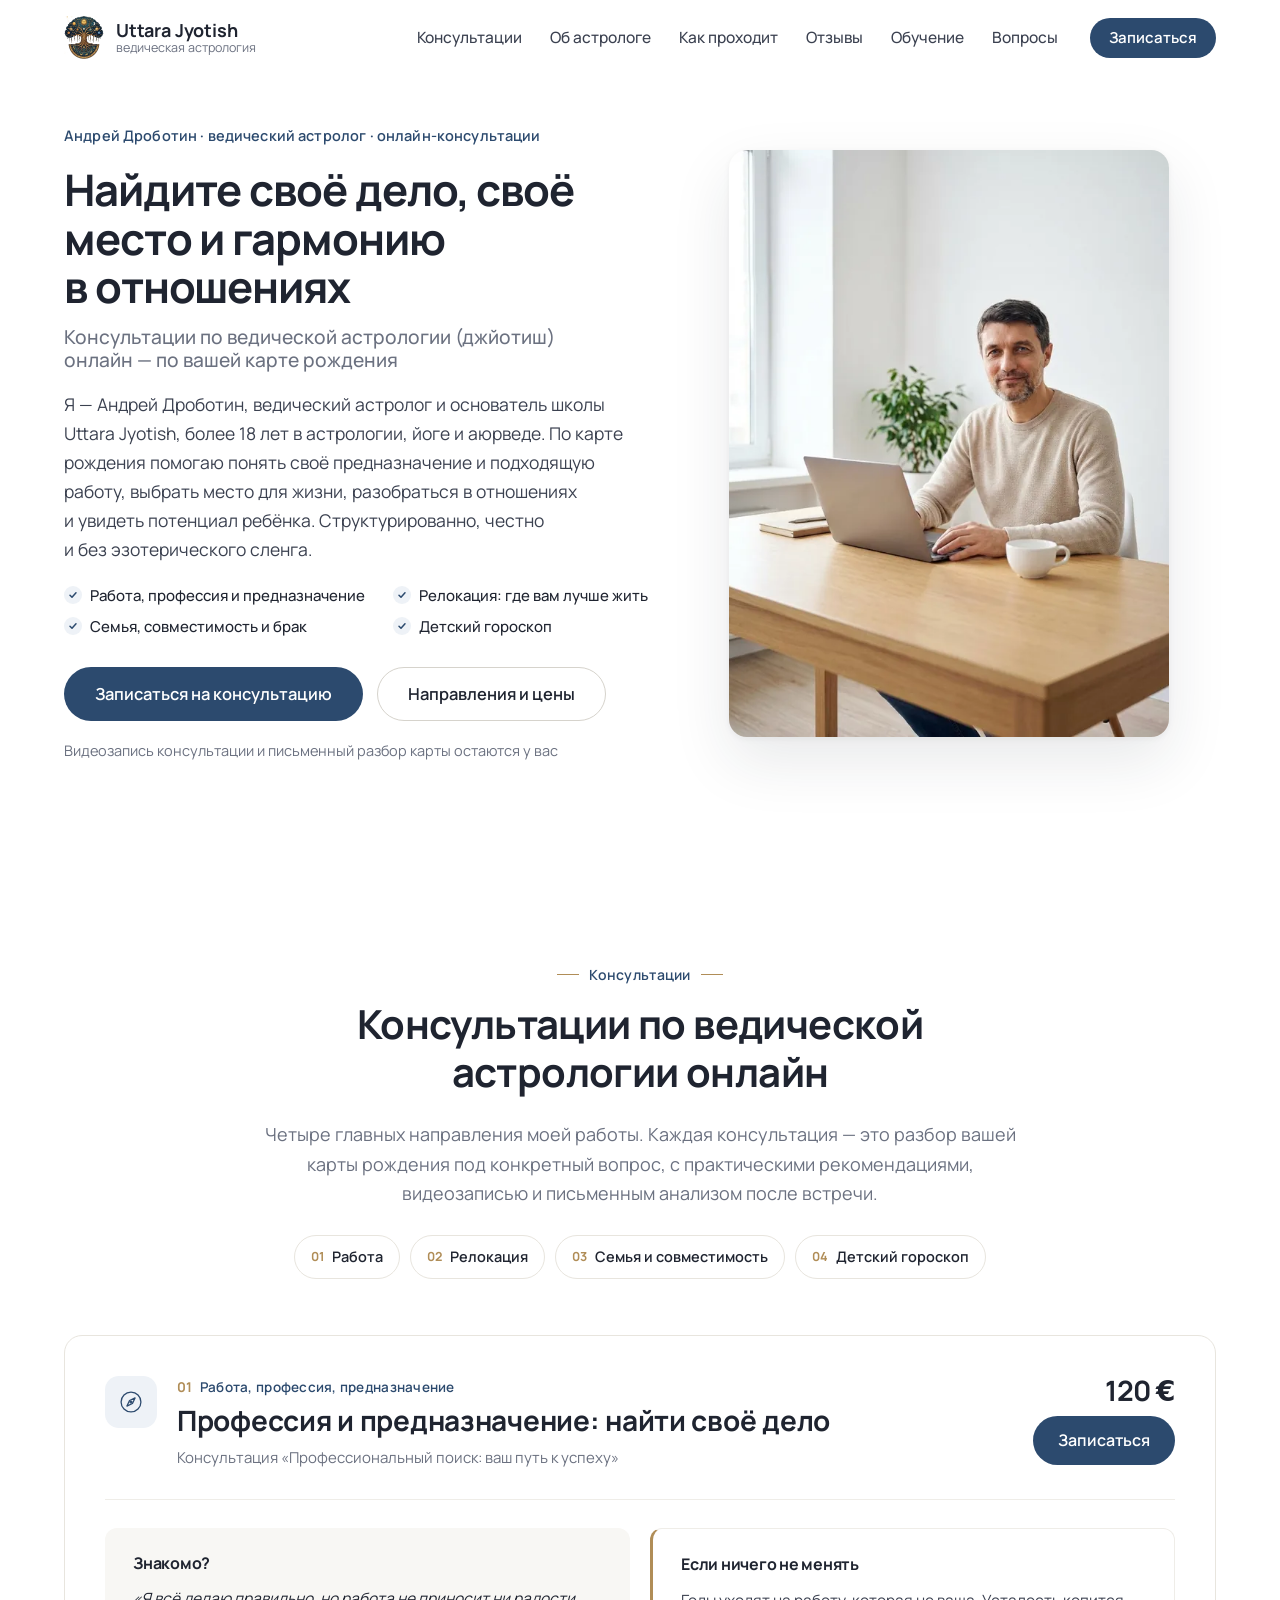
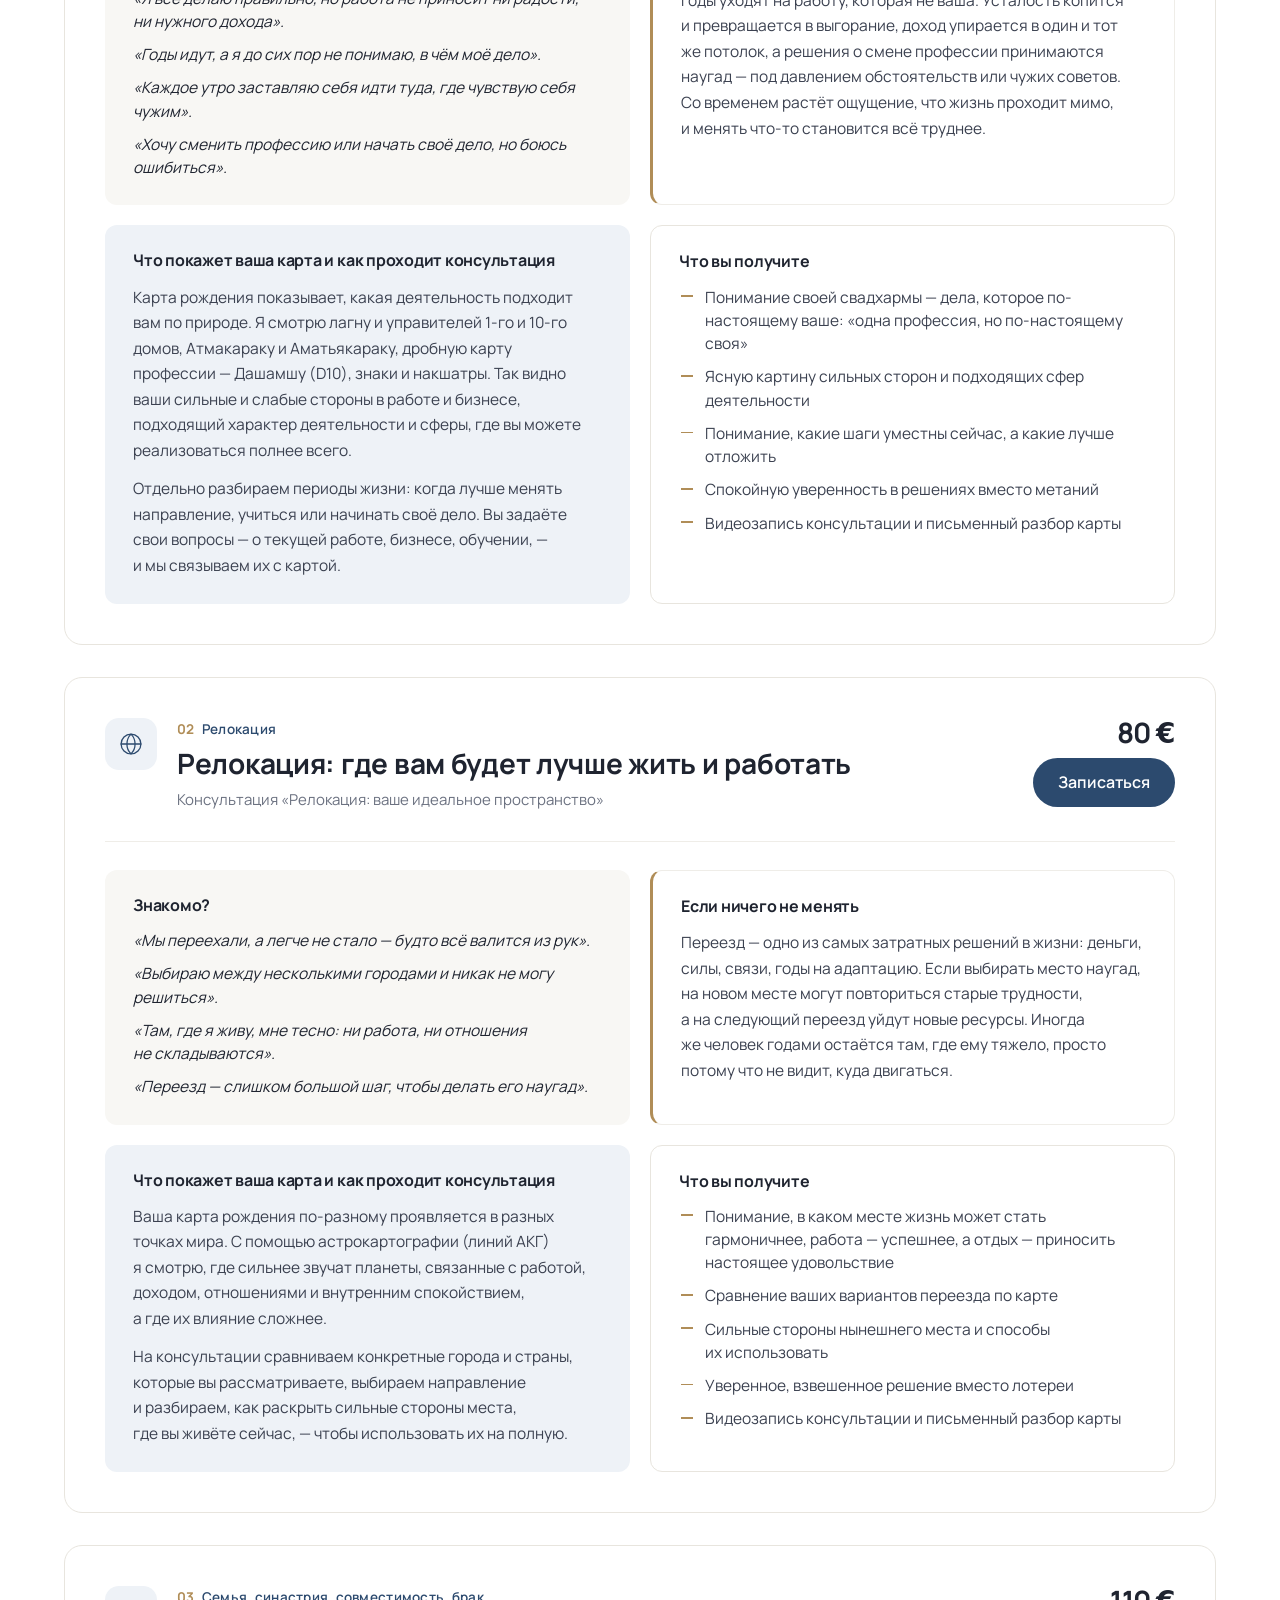
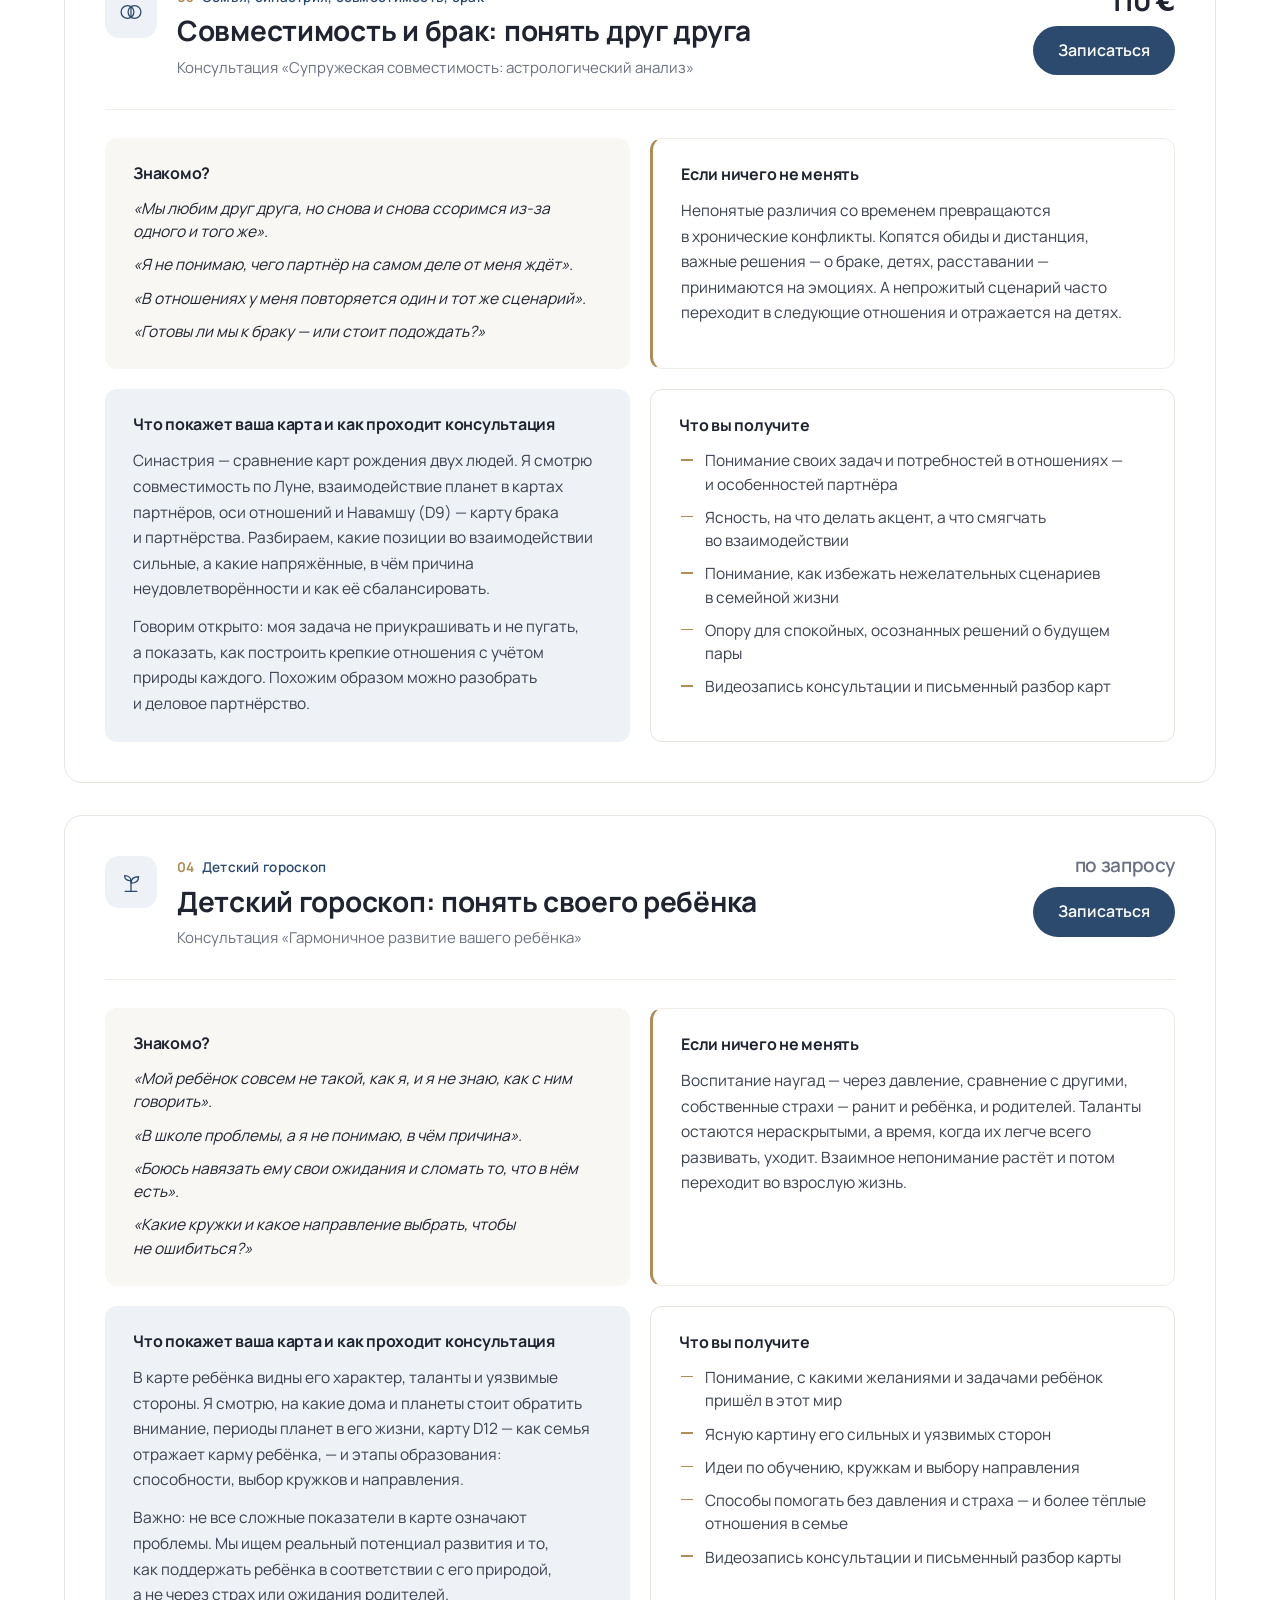
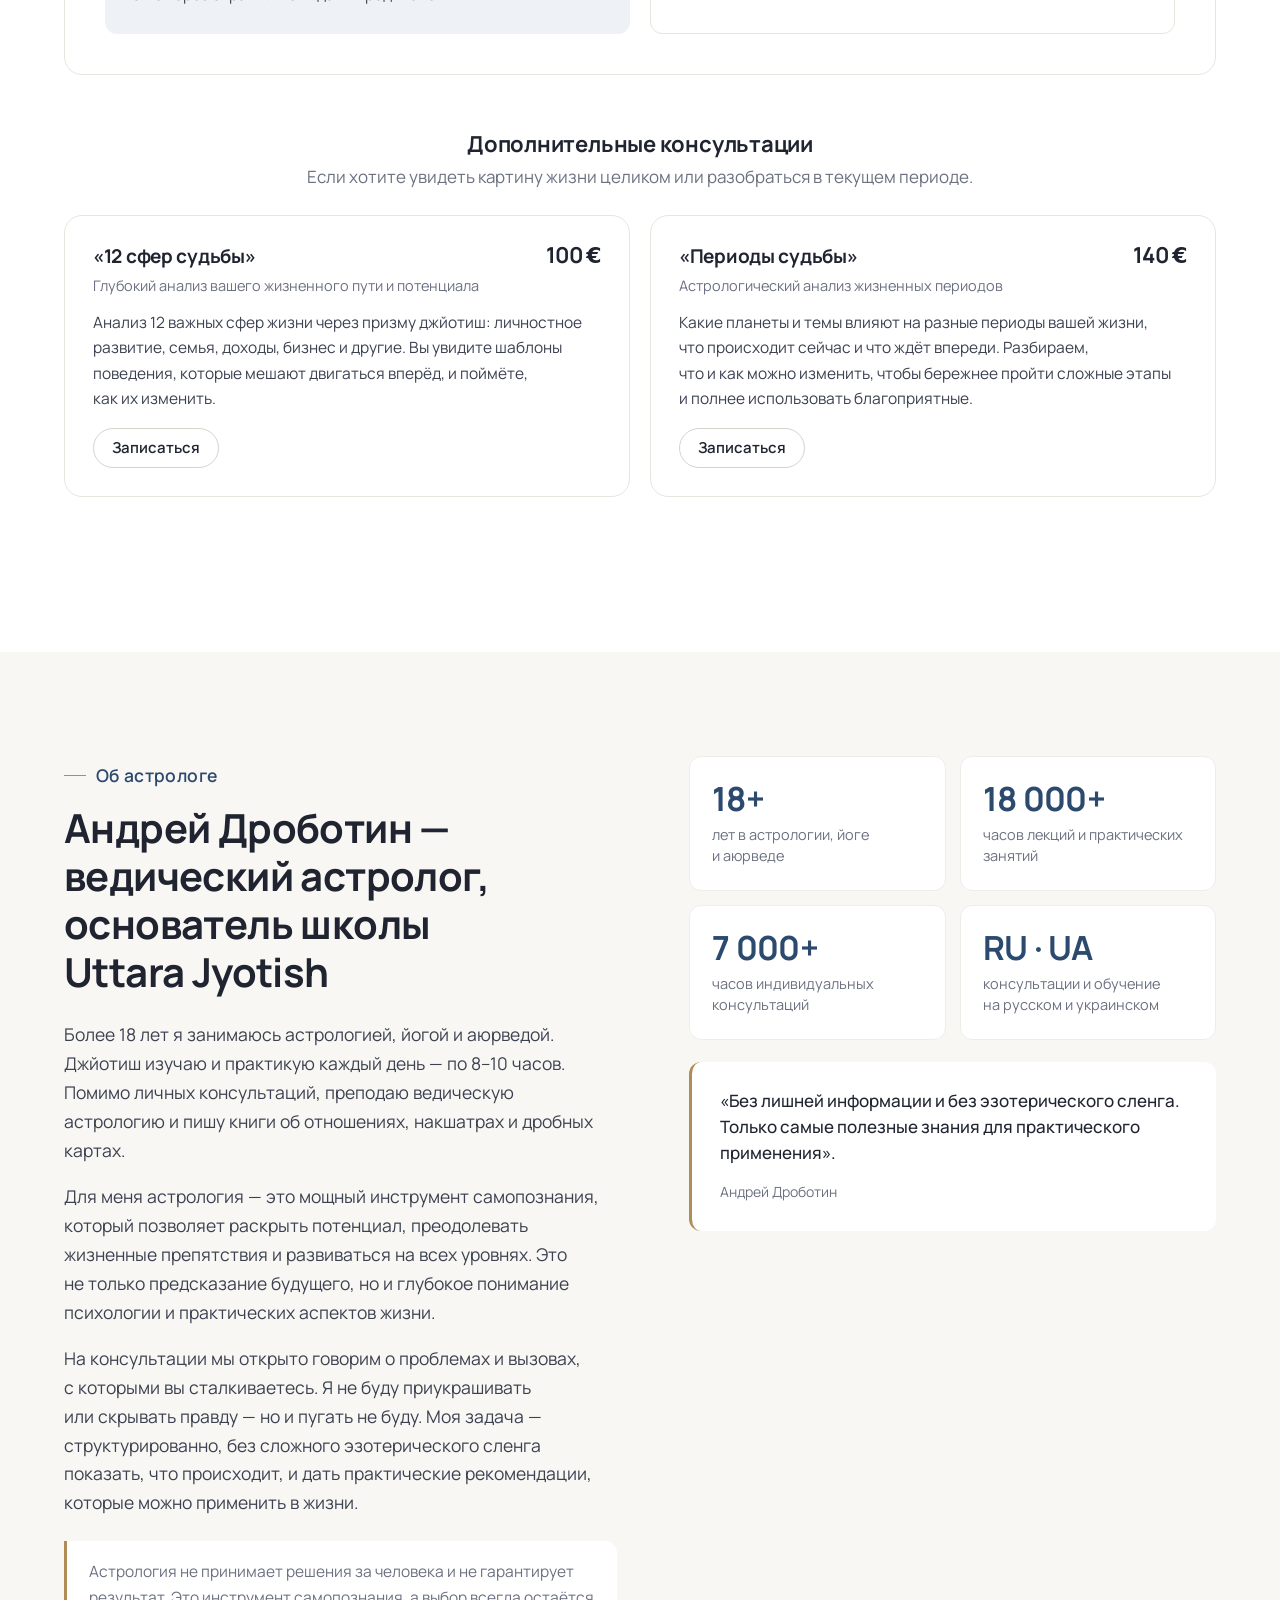
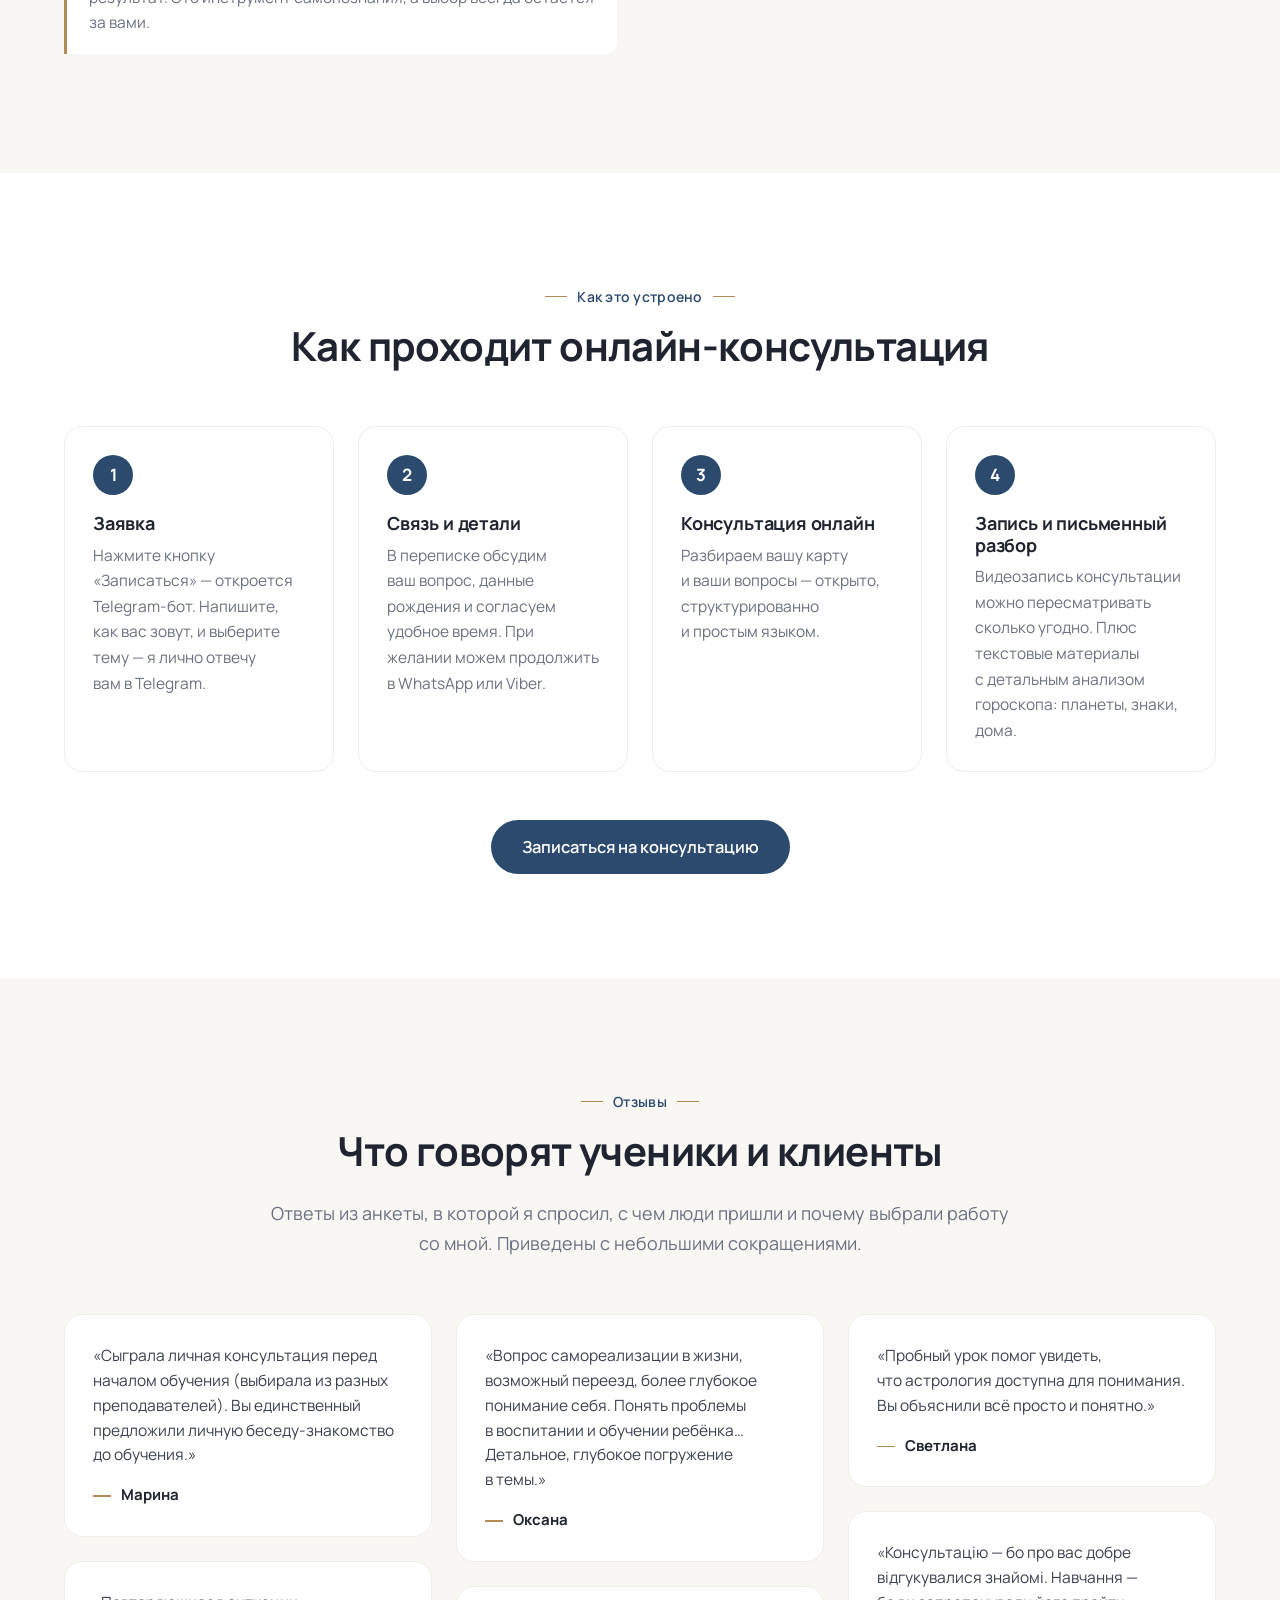
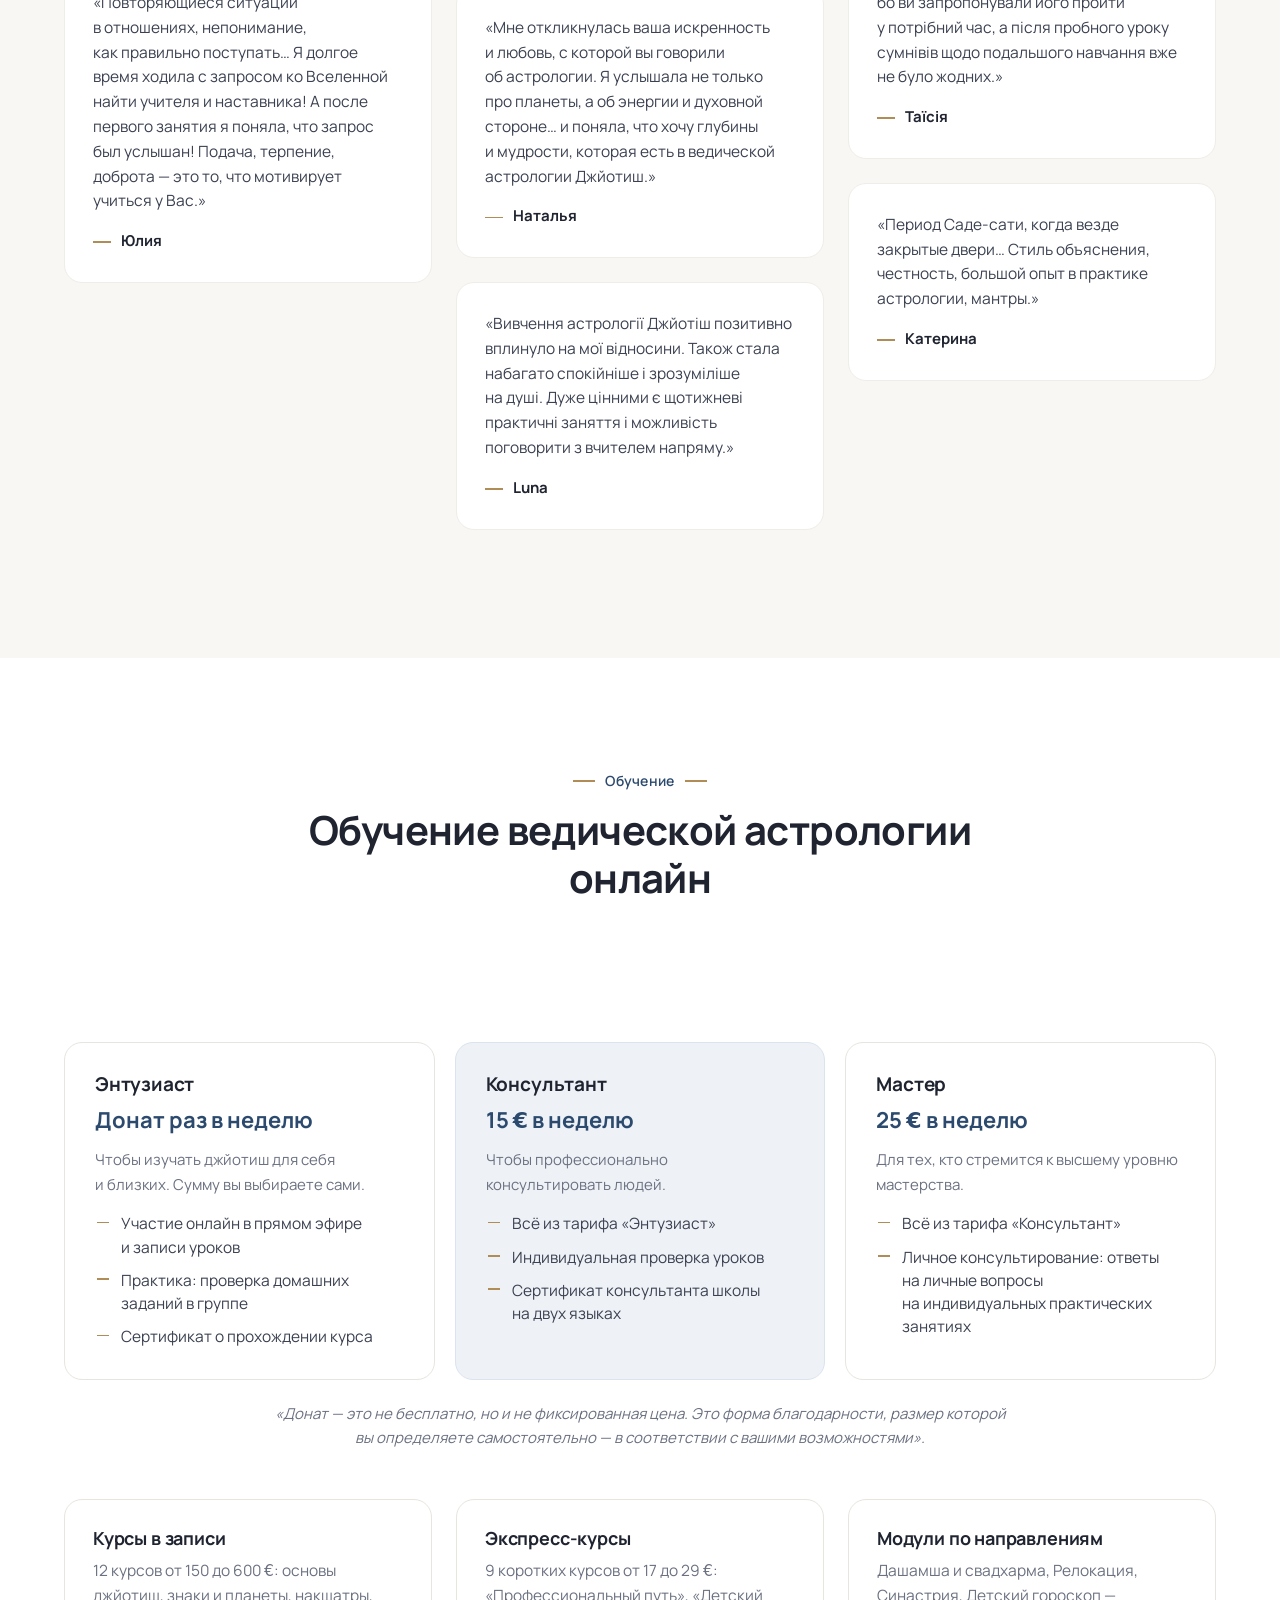
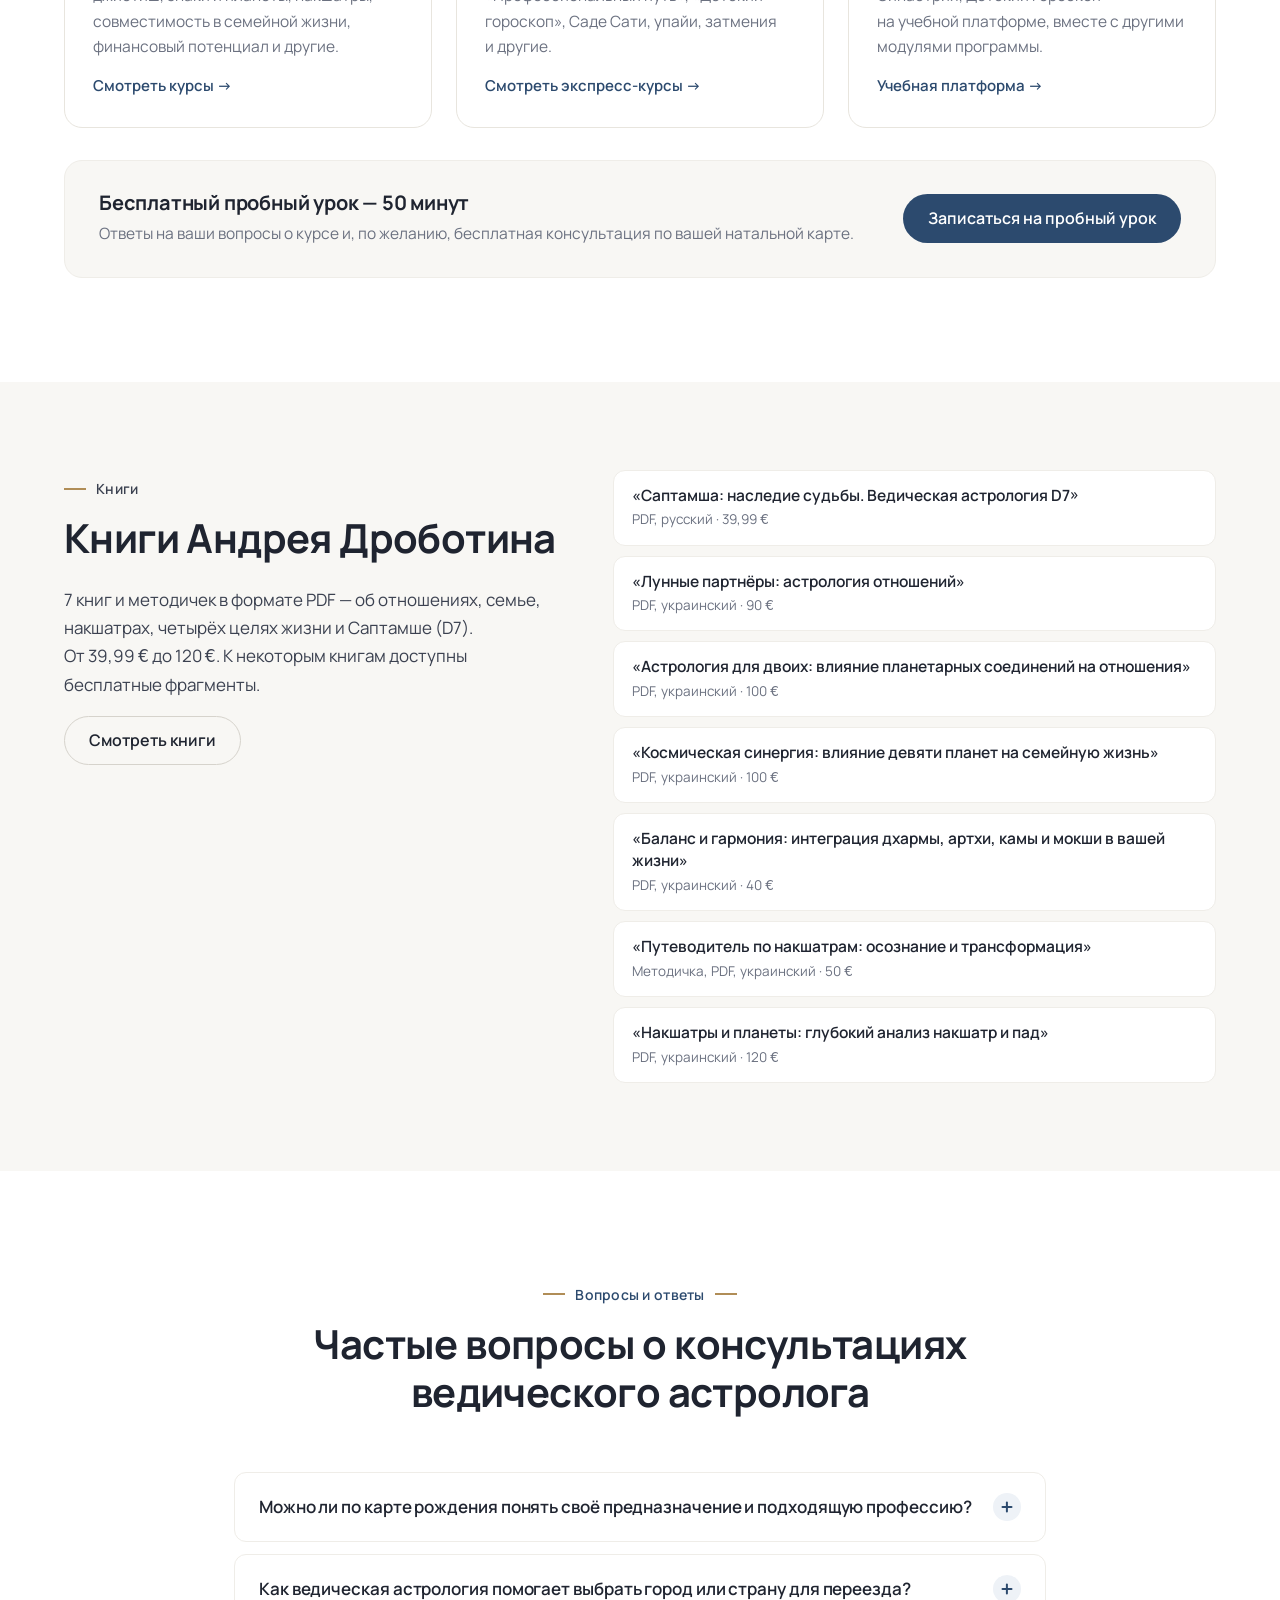
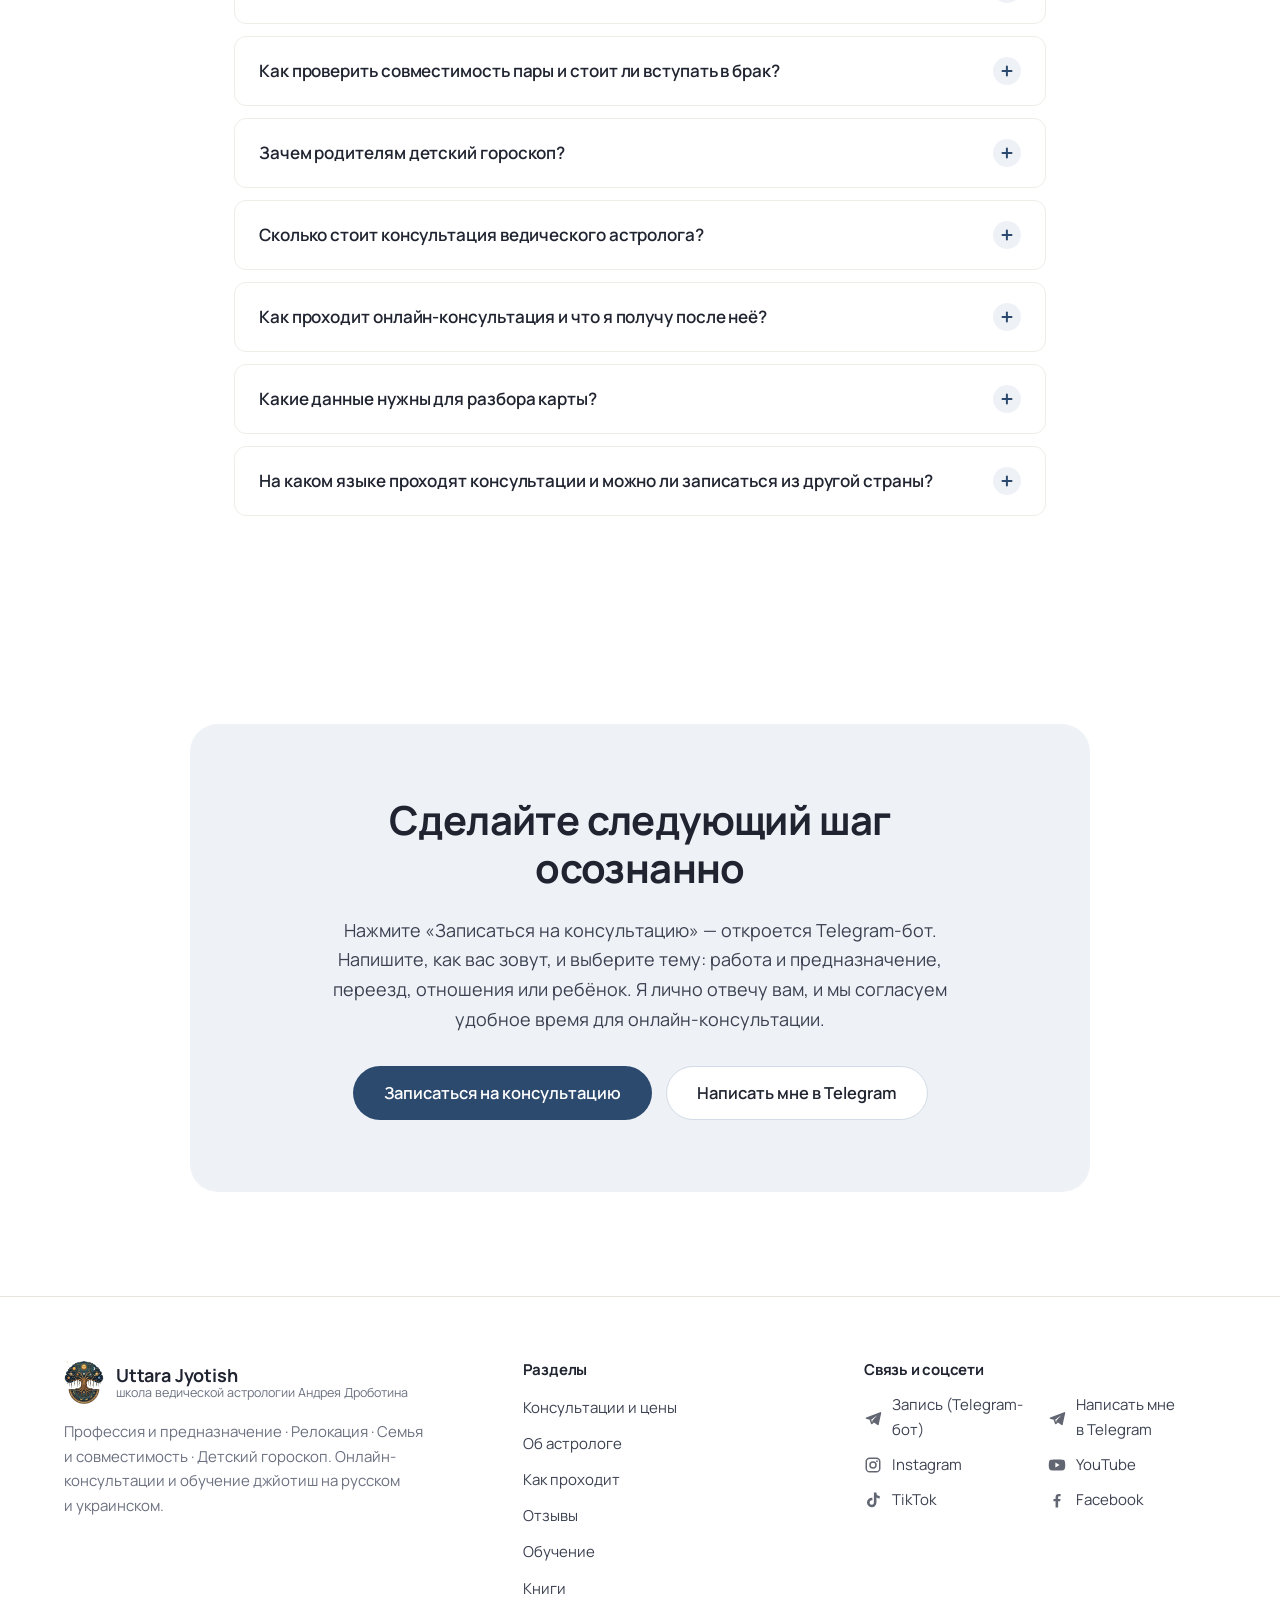
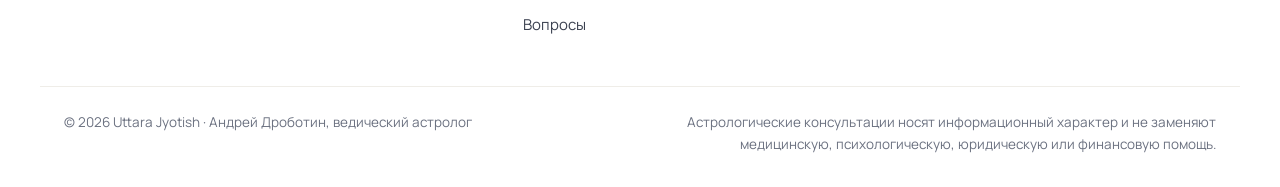
==== commit 33f627bf: "Booking via Telegram bot @andreyastrologbot: all «Записаться» buttons, step 1 and FAQ texts, JSON-LD" ====
--- a/index.html
+++ b/index.html
@@ -79,6 +79,26 @@
    "url": "https://example.com/",
    "sameAs": [
     "https://t.me/andreyastrolog"
+   ],
+   "contactPoint": [
+    {
+     "@type": "ContactPoint",
+     "contactType": "Запись на консультацию",
+     "url": "https://t.me/andreyastrologbot?start=site",
+     "availableLanguage": [
+      "ru",
+      "uk"
+     ]
+    },
+    {
+     "@type": "ContactPoint",
+     "contactType": "Личные сообщения",
+     "url": "https://t.me/andreyastrolog",
+     "availableLanguage": [
+      "ru",
+      "uk"
+     ]
+    }
    ],
    "knowsAbout": [
     "Ведическая астрология",
@@ -111,7 +131,8 @@
    "areaServed": "Worldwide",
    "availableChannel": {
     "@type": "ServiceChannel",
-    "serviceUrl": "https://example.com/#services",
+    "name": "Запись через Telegram-бот",
+    "serviceUrl": "https://t.me/andreyastrologbot?start=site",
     "availableLanguage": [
      "ru",
      "uk"
@@ -140,7 +161,8 @@
    "areaServed": "Worldwide",
    "availableChannel": {
     "@type": "ServiceChannel",
-    "serviceUrl": "https://example.com/#services",
+    "name": "Запись через Telegram-бот",
+    "serviceUrl": "https://t.me/andreyastrologbot?start=site",
     "availableLanguage": [
      "ru",
      "uk"
@@ -169,7 +191,8 @@
    "areaServed": "Worldwide",
    "availableChannel": {
     "@type": "ServiceChannel",
-    "serviceUrl": "https://example.com/#services",
+    "name": "Запись через Telegram-бот",
+    "serviceUrl": "https://t.me/andreyastrologbot?start=site",
     "availableLanguage": [
      "ru",
      "uk"
@@ -198,7 +221,8 @@
    "areaServed": "Worldwide",
    "availableChannel": {
     "@type": "ServiceChannel",
-    "serviceUrl": "https://example.com/#services",
+    "name": "Запись через Telegram-бот",
+    "serviceUrl": "https://t.me/andreyastrologbot?start=site",
     "availableLanguage": [
      "ru",
      "uk"
@@ -221,7 +245,8 @@
    "areaServed": "Worldwide",
    "availableChannel": {
     "@type": "ServiceChannel",
-    "serviceUrl": "https://example.com/#services",
+    "name": "Запись через Telegram-бот",
+    "serviceUrl": "https://t.me/andreyastrologbot?start=site",
     "availableLanguage": [
      "ru",
      "uk"
@@ -250,7 +275,8 @@
    "areaServed": "Worldwide",
    "availableChannel": {
     "@type": "ServiceChannel",
-    "serviceUrl": "https://example.com/#services",
+    "name": "Запись через Telegram-бот",
+    "serviceUrl": "https://t.me/andreyastrologbot?start=site",
     "availableLanguage": [
      "ru",
      "uk"
@@ -331,7 +357,7 @@
      "name": "Как проходит онлайн-консультация и что я получу после неё?",
      "acceptedAnswer": {
       "@type": "Answer",
-      "text": "Вы оставляете заявку в Telegram, я связываюсь с вами в Telegram, WhatsApp или Viber, мы обсуждаем тему консультации и согласуем удобное время. Консультация проходит онлайн и записывается на видео — вы сможете пересматривать её сколько угодно. После неё вы также получаете текстовые материалы с детальным анализом вашего гороскопа: планеты, знаки зодиака, дома. Знать астрологию заранее не нужно: объясняю структурированно, без сложного эзотерического сленга."
+      "text": "Вы нажимаете кнопку «Записаться» — открывается Telegram-бот. Вы пишете, как вас зовут, и выбираете тему, а я лично отвечу вам там же, в Telegram: обсудим тему консультации и согласуем удобное время. Консультация проходит онлайн и записывается на видео — вы сможете пересматривать её сколько угодно. После неё вы также получаете текстовые материалы с детальным анализом вашего гороскопа: планеты, знаки зодиака, дома. Знать астрологию заранее не нужно: объясняю структурированно, без сложного эзотерического сленга."
      }
     },
     {
@@ -374,7 +400,7 @@
         <li><a href="#courses">Обучение</a></li>
         <li><a href="#faq">Вопросы</a></li>
       </ul>
-      <a class="btn btn-primary btn-sm nav-cta" href="https://t.me/andreyastrolog" data-link="telegram" target="_blank" rel="noopener">Записаться</a>
+      <a class="btn btn-primary btn-sm nav-cta" href="https://t.me/andreyastrologbot?start=site" data-link="booking" target="_blank" rel="noopener">Записаться</a>
     </nav>
     <button class="nav-toggle" id="navToggle" aria-controls="mainNav" aria-expanded="false" aria-label="Открыть меню">
       <span></span><span></span><span></span>
@@ -398,7 +424,7 @@
         <li><a href="#career">Работа, профессия и&nbsp;предназначение</a></li><li><a href="#relocation">Релокация: где&nbsp;вам&nbsp;лучше жить</a></li><li><a href="#family">Семья, совместимость и&nbsp;брак</a></li><li><a href="#children">Детский гороскоп</a></li>
       </ul>
       <div class="hero-actions reveal" style="--d:.24s">
-        <a class="btn btn-primary btn-lg" href="https://t.me/andreyastrolog" data-link="telegram" target="_blank" rel="noopener">Записаться на&nbsp;консультацию</a>
+        <a class="btn btn-primary btn-lg" href="https://t.me/andreyastrologbot?start=site" data-link="booking" target="_blank" rel="noopener">Записаться на&nbsp;консультацию</a>
         <a class="btn btn-secondary btn-lg" href="#services">Направления и&nbsp;цены</a>
       </div>
       <p class="hero-trust reveal" style="--d:.3s">Видеозапись консультации и&nbsp;письменный разбор карты остаются у&nbsp;вас</p>
@@ -434,7 +460,7 @@
           </div>
           <div class="svc-buy">
             <p class="svc-price">120&nbsp;€</p>
-            <a class="btn btn-primary" href="https://t.me/andreyastrolog" data-link="telegram" target="_blank" rel="noopener">Записаться</a>
+            <a class="btn btn-primary" href="https://t.me/andreyastrologbot?start=site" data-link="booking" target="_blank" rel="noopener">Записаться</a>
           </div>
         </header>
         <div class="svc-grid">
@@ -468,7 +494,7 @@
           </div>
           <div class="svc-buy">
             <p class="svc-price">80&nbsp;€</p>
-            <a class="btn btn-primary" href="https://t.me/andreyastrolog" data-link="telegram" target="_blank" rel="noopener">Записаться</a>
+            <a class="btn btn-primary" href="https://t.me/andreyastrologbot?start=site" data-link="booking" target="_blank" rel="noopener">Записаться</a>
           </div>
         </header>
         <div class="svc-grid">
@@ -502,7 +528,7 @@
           </div>
           <div class="svc-buy">
             <p class="svc-price">110&nbsp;€</p>
-            <a class="btn btn-primary" href="https://t.me/andreyastrolog" data-link="telegram" target="_blank" rel="noopener">Записаться</a>
+            <a class="btn btn-primary" href="https://t.me/andreyastrologbot?start=site" data-link="booking" target="_blank" rel="noopener">Записаться</a>
           </div>
         </header>
         <div class="svc-grid">
@@ -536,7 +562,7 @@
           </div>
           <div class="svc-buy">
             <p class="svc-price svc-price-text">по&nbsp;запросу</p>
-            <a class="btn btn-primary" href="https://t.me/andreyastrolog" data-link="telegram" target="_blank" rel="noopener">Записаться</a>
+            <a class="btn btn-primary" href="https://t.me/andreyastrologbot?start=site" data-link="booking" target="_blank" rel="noopener">Записаться</a>
           </div>
         </header>
         <div class="svc-grid">
@@ -570,13 +596,13 @@
             <div class="extra-top"><h4>«12 сфер судьбы»</h4><p class="svc-price">100&nbsp;€</p></div>
             <p class="extra-sub">Глубокий анализ вашего жизненного пути и&nbsp;потенциала</p>
             <p>Анализ 12 важных сфер жизни через призму джйотиш: личностное развитие, семья, доходы, бизнес и&nbsp;другие. Вы&nbsp;увидите шаблоны поведения, которые мешают двигаться вперёд, и&nbsp;поймёте, как&nbsp;их&nbsp;изменить.</p>
-            <a class="btn btn-secondary btn-sm" href="https://t.me/andreyastrolog" data-link="telegram" target="_blank" rel="noopener">Записаться</a>
+            <a class="btn btn-secondary btn-sm" href="https://t.me/andreyastrologbot?start=site" data-link="booking" target="_blank" rel="noopener">Записаться</a>
           </div>
           <div class="extra reveal" style="--d:0.06s">
             <div class="extra-top"><h4>«Периоды судьбы»</h4><p class="svc-price">140&nbsp;€</p></div>
             <p class="extra-sub">Астрологический анализ жизненных периодов</p>
             <p>Какие планеты и&nbsp;темы влияют на&nbsp;разные периоды вашей жизни, что&nbsp;происходит сейчас и&nbsp;что&nbsp;ждёт впереди. Разбираем, что&nbsp;и&nbsp;как&nbsp;можно изменить, чтобы бережнее пройти сложные этапы и&nbsp;полнее использовать благоприятные.</p>
-            <a class="btn btn-secondary btn-sm" href="https://t.me/andreyastrolog" data-link="telegram" target="_blank" rel="noopener">Записаться</a>
+            <a class="btn btn-secondary btn-sm" href="https://t.me/andreyastrologbot?start=site" data-link="booking" target="_blank" rel="noopener">Записаться</a>
           </div>
       </div>
     </div>
@@ -623,12 +649,12 @@
       <li class="step reveal" style="--d:0s">
         <span class="step-num" aria-hidden="true">1</span>
         <h3>Заявка</h3>
-        <p>Напишите мне в&nbsp;Telegram, какая тема вас&nbsp;интересует и&nbsp;с&nbsp;каким вопросом вы&nbsp;приходите.</p>
+        <p>Нажмите кнопку «Записаться»&nbsp;— откроется Telegram-бот. Напишите, как&nbsp;вас&nbsp;зовут, и&nbsp;выберите тему&nbsp;— я&nbsp;лично отвечу вам&nbsp;в&nbsp;Telegram.</p>
       </li>
       <li class="step reveal" style="--d:.08s">
         <span class="step-num" aria-hidden="true">2</span>
         <h3>Связь и&nbsp;детали</h3>
-        <p>Я&nbsp;свяжусь с&nbsp;вами в&nbsp;Telegram, WhatsApp или&nbsp;Viber: обсудим тему консультации, данные рождения и&nbsp;согласуем удобное время.</p>
+        <p>В&nbsp;переписке обсудим ваш&nbsp;вопрос, данные рождения и&nbsp;согласуем удобное время. При желании можем продолжить в&nbsp;WhatsApp или&nbsp;Viber.</p>
       </li>
       <li class="step reveal" style="--d:.16s">
         <span class="step-num" aria-hidden="true">3</span>
@@ -642,17 +668,8 @@
       </li>
     </ol>
 
-    <!-- ============ МЕСТО ДЛЯ ФОРМЫ ЗАЯВКИ ============
-         Когда появится ссылка на Google-форму, вставьте сюда блок, например:
-         <div class="form-embed" id="zayavka">
-           <iframe src="https://docs.google.com/forms/d/e/ВАШ_ID/viewform?embedded=true" width="100%" height="900" loading="lazy" title="Заявка на консультацию"></iframe>
-         </div>
-         или замените ссылки кнопок «Записаться» на ссылку формы.
-         Сейчас основная кнопка записи — Telegram. -->
-    <div id="zayavka" class="form-slot" hidden></div>
-
     <div class="center reveal">
-      <a class="btn btn-primary btn-lg" href="https://t.me/andreyastrolog" data-link="telegram" target="_blank" rel="noopener">Записаться на&nbsp;консультацию</a>
+      <a class="btn btn-primary btn-lg" href="https://t.me/andreyastrologbot?start=site" data-link="booking" target="_blank" rel="noopener">Записаться на&nbsp;консультацию</a>
     </div>
   </div>
 </section>
@@ -758,7 +775,7 @@
         <h3>Бесплатный пробный урок&nbsp;— 50 минут</h3>
         <p>Ответы на&nbsp;ваши вопросы о&nbsp;курсе и, по&nbsp;желанию, бесплатная консультация по&nbsp;вашей натальной карте.</p>
       </div>
-      <a class="btn btn-primary" href="https://t.me/andreyastrolog" data-link="telegram" target="_blank" rel="noopener">Записаться на&nbsp;пробный урок</a>
+      <a class="btn btn-primary" href="https://t.me/andreyastrologbot?start=site" data-link="booking" target="_blank" rel="noopener">Записаться на&nbsp;пробный урок</a>
     </div>
   </div>
 </section>
@@ -808,7 +825,7 @@
       </details>
       <details class="faq-item reveal" style="--d:0.20s">
         <summary><h3>Как проходит онлайн-консультация и&nbsp;что&nbsp;я&nbsp;получу после неё?</h3><span class="faq-icon" aria-hidden="true"></span></summary>
-        <div class="faq-body"><p>Вы&nbsp;оставляете заявку в&nbsp;Telegram, я&nbsp;связываюсь с&nbsp;вами в&nbsp;Telegram, WhatsApp или&nbsp;Viber, мы&nbsp;обсуждаем тему консультации и&nbsp;согласуем удобное время. Консультация проходит онлайн и&nbsp;записывается на&nbsp;видео&nbsp;— вы&nbsp;сможете пересматривать её&nbsp;сколько угодно. После неё вы&nbsp;также получаете текстовые материалы с&nbsp;детальным анализом вашего гороскопа: планеты, знаки зодиака, дома. Знать астрологию заранее не&nbsp;нужно: объясняю структурированно, без&nbsp;сложного эзотерического сленга.</p></div>
+        <div class="faq-body"><p>Вы&nbsp;нажимаете кнопку «Записаться»&nbsp;— открывается Telegram-бот. Вы&nbsp;пишете, как&nbsp;вас&nbsp;зовут, и&nbsp;выбираете тему, а&nbsp;я&nbsp;лично отвечу вам&nbsp;там&nbsp;же, в&nbsp;Telegram: обсудим тему консультации и&nbsp;согласуем удобное время. Консультация проходит онлайн и&nbsp;записывается на&nbsp;видео&nbsp;— вы&nbsp;сможете пересматривать её&nbsp;сколько угодно. После неё вы&nbsp;также получаете текстовые материалы с&nbsp;детальным анализом вашего гороскопа: планеты, знаки зодиака, дома. Знать астрологию заранее не&nbsp;нужно: объясняю структурированно, без&nbsp;сложного эзотерического сленга.</p></div>
       </details>
       <details class="faq-item reveal" style="--d:0.24s">
         <summary><h3>Какие данные нужны для&nbsp;разбора карты?</h3><span class="faq-icon" aria-hidden="true"></span></summary>
@@ -826,10 +843,10 @@
 <section class="section final-cta" id="contact" aria-labelledby="cta-title">
   <div class="container"><div class="final-inner">
     <h2 id="cta-title" class="reveal">Сделайте следующий шаг осознанно</h2>
-    <p class="reveal">Напишите мне в&nbsp;Telegram, какая тема вас&nbsp;волнует: работа и&nbsp;предназначение, переезд, отношения или&nbsp;ребёнок. Я&nbsp;свяжусь с&nbsp;вами, и&nbsp;мы&nbsp;согласуем удобное время для&nbsp;онлайн-консультации.</p>
+    <p class="reveal">Нажмите «Записаться на&nbsp;консультацию»&nbsp;— откроется Telegram-бот. Напишите, как&nbsp;вас&nbsp;зовут, и&nbsp;выберите тему: работа и&nbsp;предназначение, переезд, отношения или&nbsp;ребёнок. Я&nbsp;лично отвечу вам, и&nbsp;мы&nbsp;согласуем удобное время для&nbsp;онлайн-консультации.</p>
     <div class="hero-actions center reveal">
-      <a class="btn btn-primary btn-lg" href="https://t.me/andreyastrolog" data-link="telegram" target="_blank" rel="noopener">Записаться на&nbsp;консультацию</a>
-      <a class="btn btn-secondary btn-lg" href="#services">Направления и&nbsp;цены</a>
+      <a class="btn btn-primary btn-lg" href="https://t.me/andreyastrologbot?start=site" data-link="booking" target="_blank" rel="noopener">Записаться на&nbsp;консультацию</a>
+      <a class="btn btn-secondary btn-lg" href="https://t.me/andreyastrolog" data-link="telegram" target="_blank" rel="noopener">Написать мне в&nbsp;Telegram</a>
     </div>
   </div></div>
 </section>
@@ -860,8 +877,8 @@
     <div class="footer-social">
       <h2 class="footer-title">Связь и&nbsp;соцсети</h2>
       <ul class="socials">
-        <li><a href="https://t.me/andreyastrolog" data-link="telegram" target="_blank" rel="noopener" aria-label="Написать в Telegram"><svg viewBox="0 0 24 24" aria-hidden="true"><path d="M21.5 4.2L2.9 11.4c-.9.4-.9 1.3 0 1.6l4.6 1.4 1.8 5.4c.2.6.9.8 1.4.4l2.6-2.1 4.6 3.4c.6.4 1.4.1 1.6-.6L22.9 5.6c.3-1-.5-1.8-1.4-1.4zM9.6 14.3l8.2-6.1-6.6 7.2-.3 2.6z"/></svg><span>Telegram (запись)</span></a></li>
-        <li><a href="https://t.me/andreyastrolog" data-link="telegramChannel" target="_blank" rel="noopener" aria-label="Telegram-канал Uttara Jyotish"><svg viewBox="0 0 24 24" aria-hidden="true"><path d="M21.5 4.2L2.9 11.4c-.9.4-.9 1.3 0 1.6l4.6 1.4 1.8 5.4c.2.6.9.8 1.4.4l2.6-2.1 4.6 3.4c.6.4 1.4.1 1.6-.6L22.9 5.6c.3-1-.5-1.8-1.4-1.4zM9.6 14.3l8.2-6.1-6.6 7.2-.3 2.6z"/></svg><span>Telegram</span></a></li>
+        <li><a href="https://t.me/andreyastrologbot?start=site" data-link="booking" target="_blank" rel="noopener" aria-label="Записаться на консультацию через Telegram-бот"><svg viewBox="0 0 24 24" aria-hidden="true"><path d="M21.5 4.2L2.9 11.4c-.9.4-.9 1.3 0 1.6l4.6 1.4 1.8 5.4c.2.6.9.8 1.4.4l2.6-2.1 4.6 3.4c.6.4 1.4.1 1.6-.6L22.9 5.6c.3-1-.5-1.8-1.4-1.4zM9.6 14.3l8.2-6.1-6.6 7.2-.3 2.6z"/></svg><span>Запись (Telegram-бот)</span></a></li>
+        <li><a href="https://t.me/andreyastrolog" data-link="telegram" target="_blank" rel="noopener" aria-label="Написать мне в Telegram"><svg viewBox="0 0 24 24" aria-hidden="true"><path d="M21.5 4.2L2.9 11.4c-.9.4-.9 1.3 0 1.6l4.6 1.4 1.8 5.4c.2.6.9.8 1.4.4l2.6-2.1 4.6 3.4c.6.4 1.4.1 1.6-.6L22.9 5.6c.3-1-.5-1.8-1.4-1.4zM9.6 14.3l8.2-6.1-6.6 7.2-.3 2.6z"/></svg><span>Написать мне в&nbsp;Telegram</span></a></li>
         <li><a href="#INSTAGRAM_LINK" data-link="instagram" target="_blank" rel="noopener" aria-label="Instagram"><svg viewBox="0 0 24 24" aria-hidden="true"><path d="M7.5 2h9A5.5 5.5 0 0 1 22 7.5v9a5.5 5.5 0 0 1-5.5 5.5h-9A5.5 5.5 0 0 1 2 16.5v-9A5.5 5.5 0 0 1 7.5 2zm0 2A3.5 3.5 0 0 0 4 7.5v9A3.5 3.5 0 0 0 7.5 20h9a3.5 3.5 0 0 0 3.5-3.5v-9A3.5 3.5 0 0 0 16.5 4zM12 7a5 5 0 1 1 0 10 5 5 0 0 1 0-10zm0 2a3 3 0 1 0 0 6 3 3 0 0 0 0-6zm5.3-3.3a1.2 1.2 0 1 1 0 2.4 1.2 1.2 0 0 1 0-2.4z"/></svg><span>Instagram</span></a></li>
         <li><a href="#YOUTUBE_LINK" data-link="youtube" target="_blank" rel="noopener" aria-label="YouTube"><svg viewBox="0 0 24 24" aria-hidden="true"><path d="M22.5 7.2a3 3 0 0 0-2.1-2.1C18.5 4.6 12 4.6 12 4.6s-6.5 0-8.4.5a3 3 0 0 0-2.1 2.1C1 9.1 1 12 1 12s0 2.9.5 4.8a3 3 0 0 0 2.1 2.1c1.9.5 8.4.5 8.4.5s6.5 0 8.4-.5a3 3 0 0 0 2.1-2.1c.5-1.9.5-4.8.5-4.8s0-2.9-.5-4.8zM9.8 15.3V8.7l5.7 3.3z"/></svg><span>YouTube</span></a></li>
         <li><a href="#TIKTOK_LINK" data-link="tiktok" target="_blank" rel="noopener" aria-label="TikTok"><svg viewBox="0 0 24 24" aria-hidden="true"><path d="M16.6 2h-3.4v13.3a2.9 2.9 0 1 1-2.9-2.9c.3 0 .6 0 .9.1V9.1a6.3 6.3 0 1 0 5.4 6.2V8.6a8 8 0 0 0 4.4 1.4V6.6a4.5 4.5 0 0 1-4.4-4.6z"/></svg><span>TikTok</span></a></li>
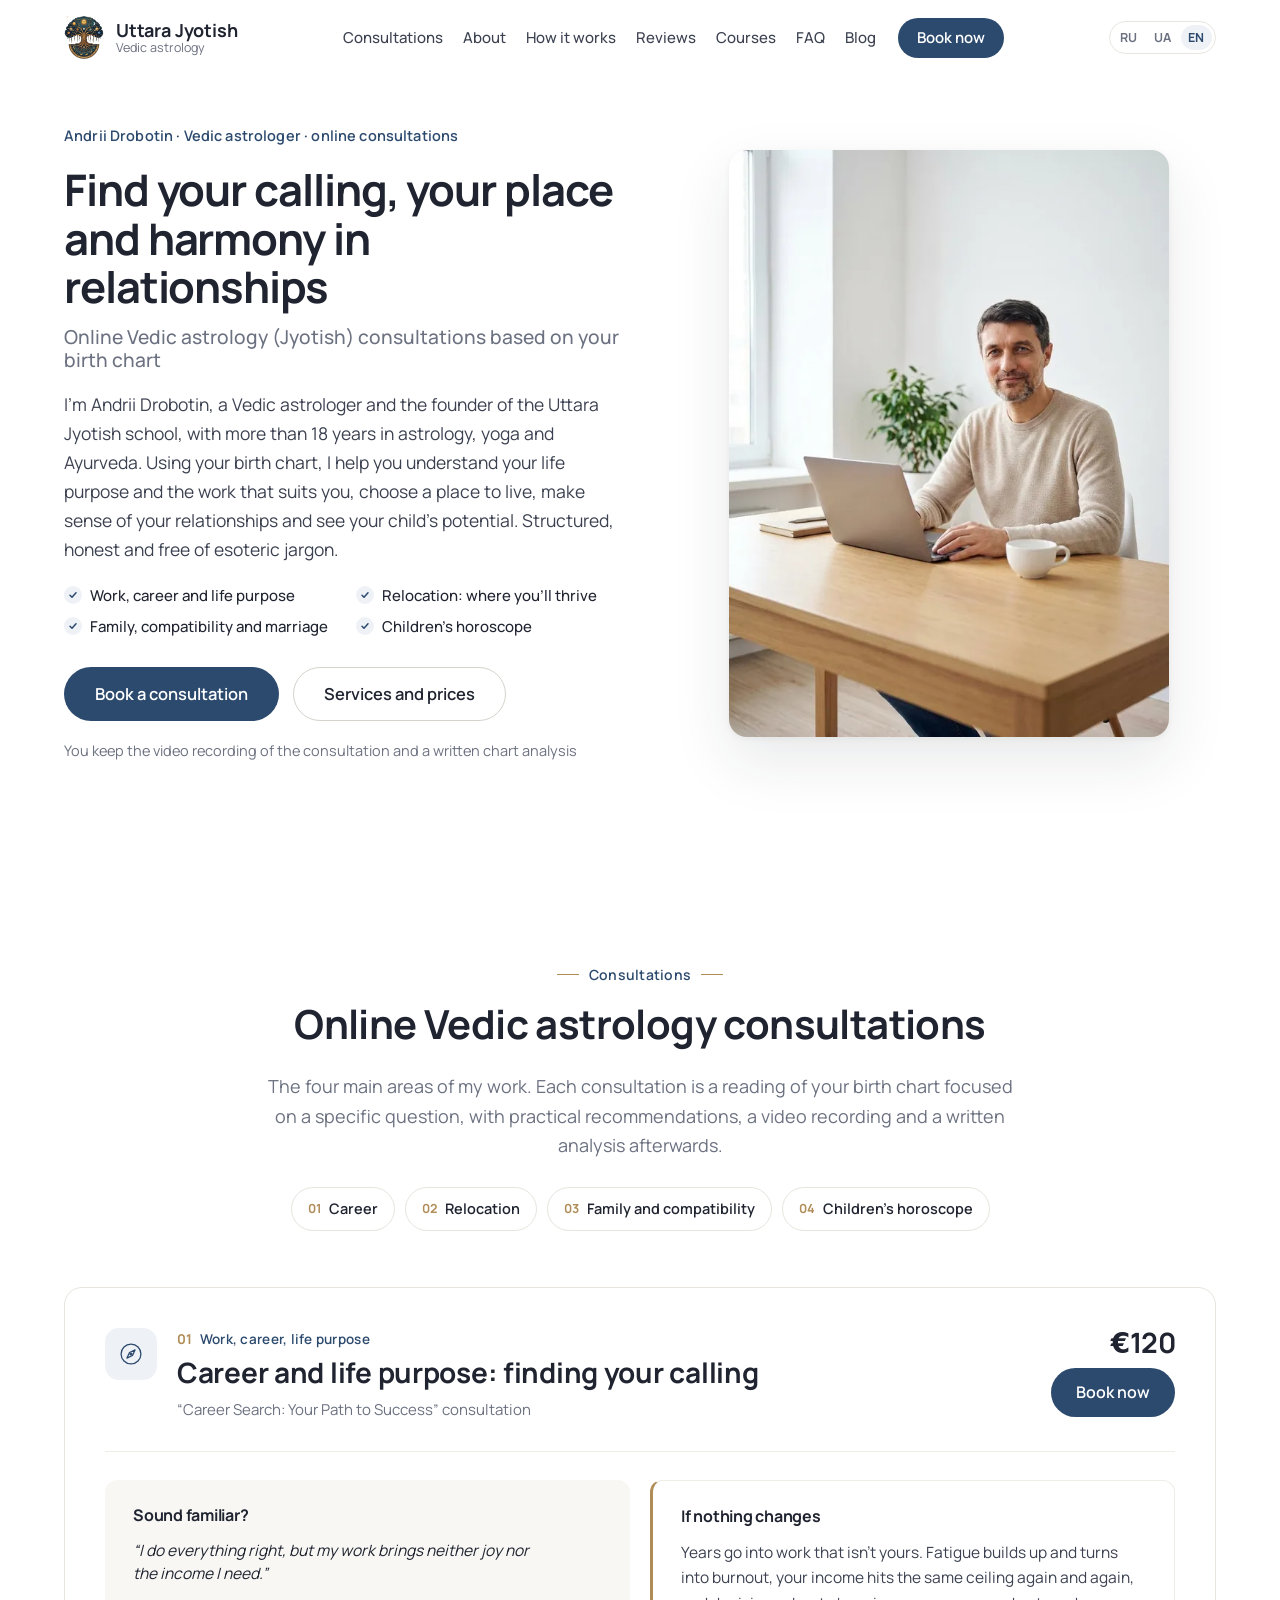
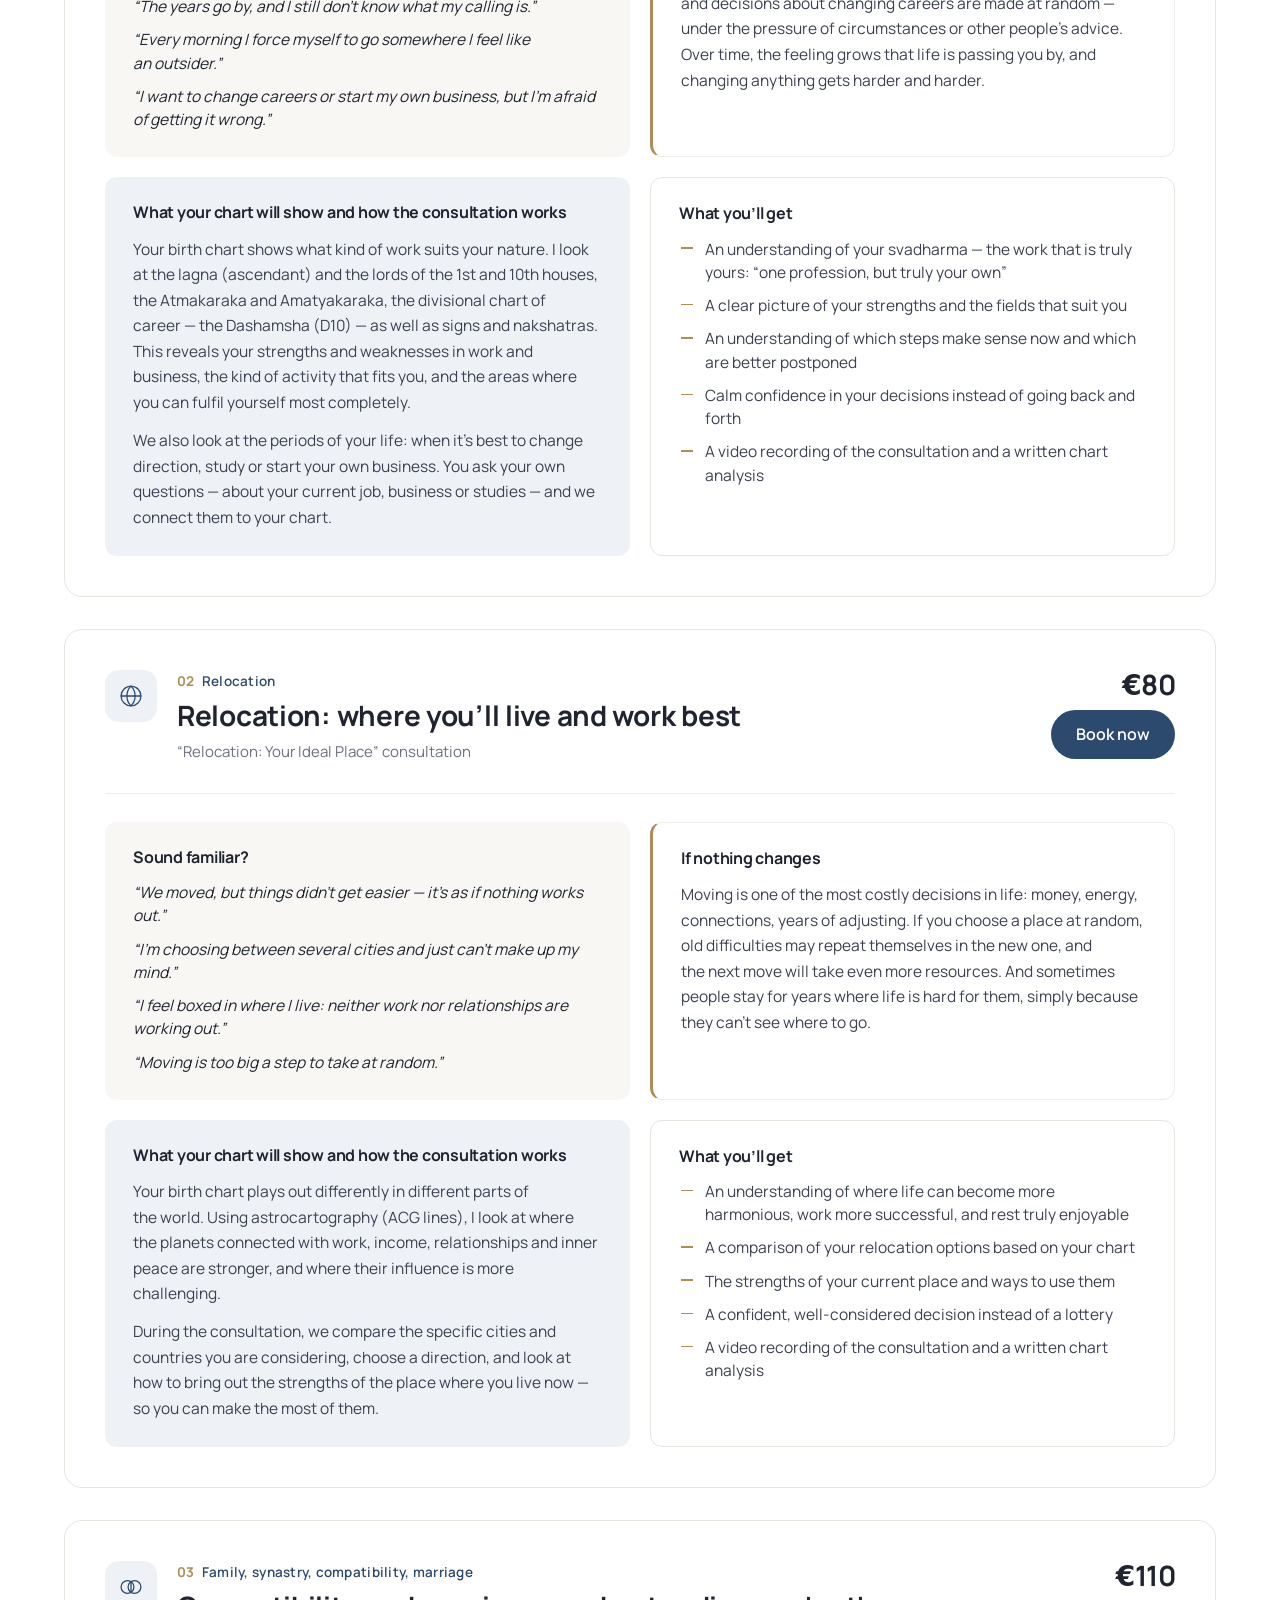
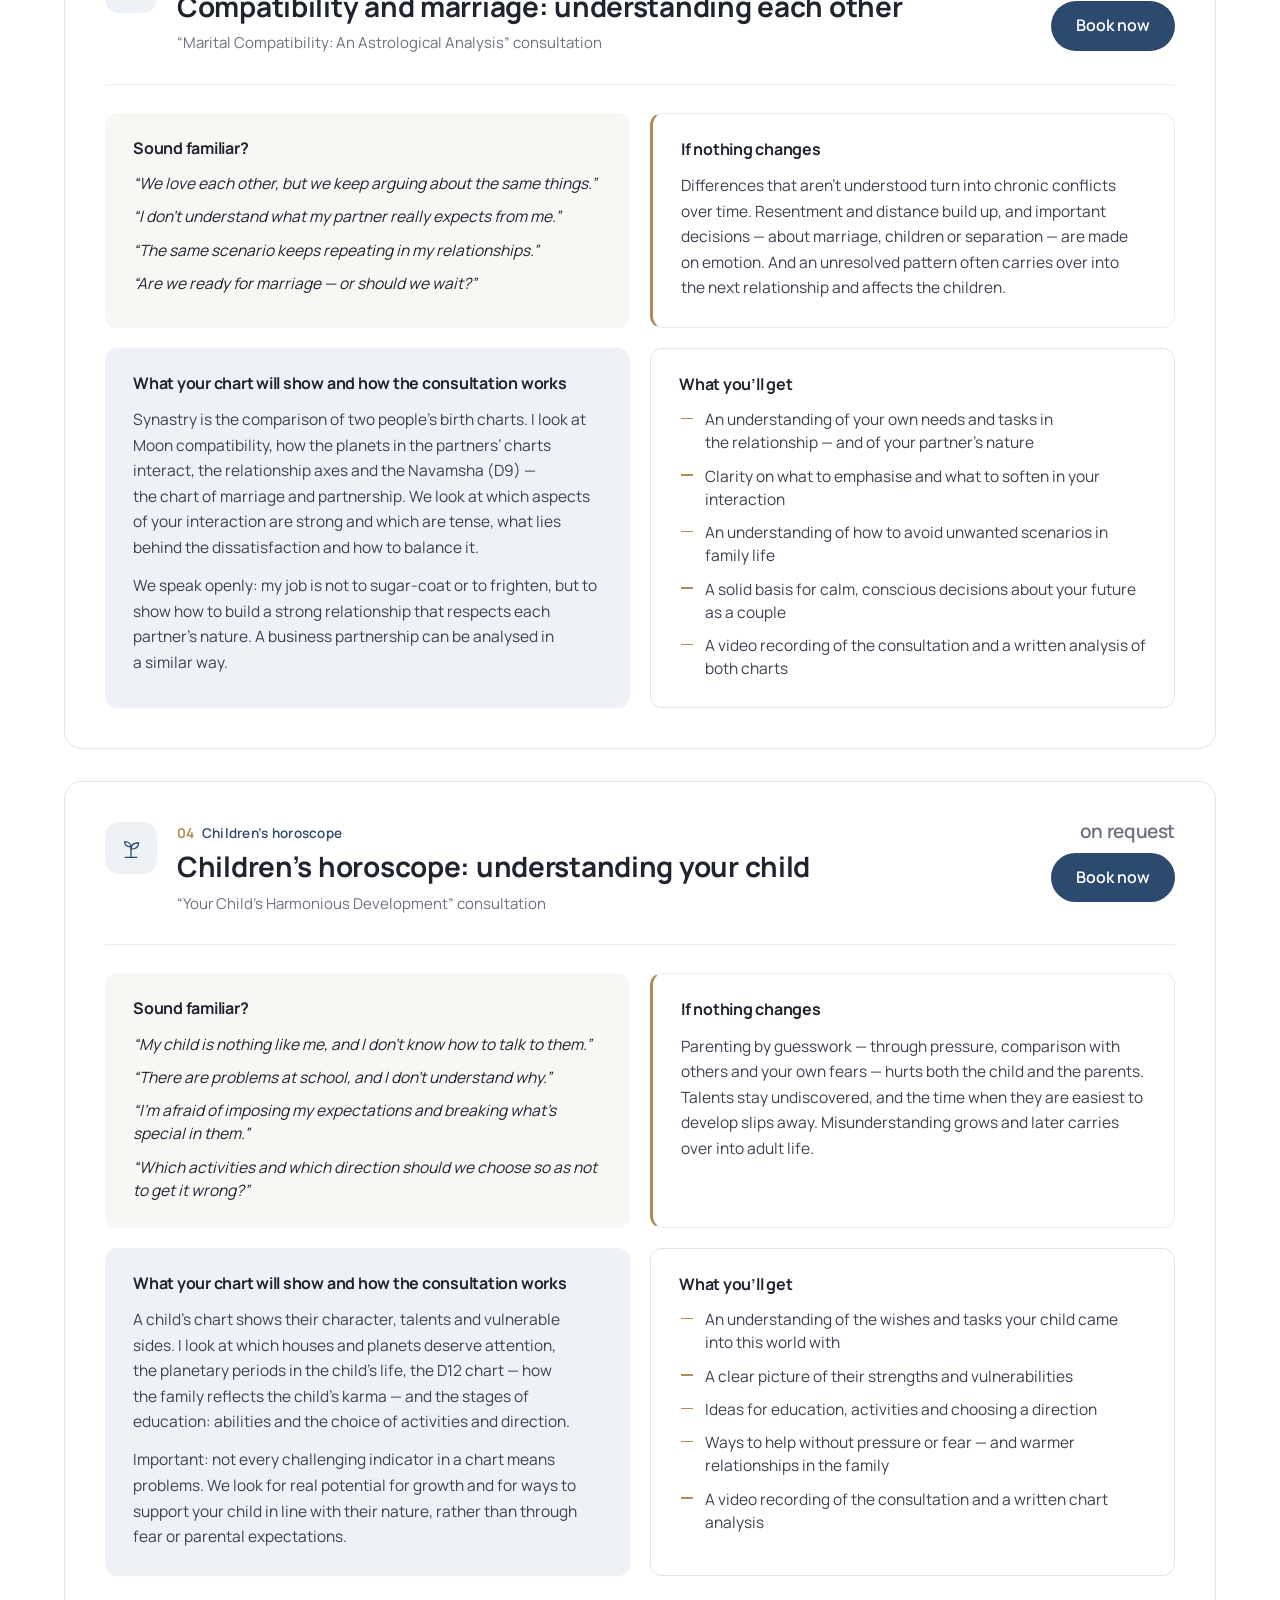
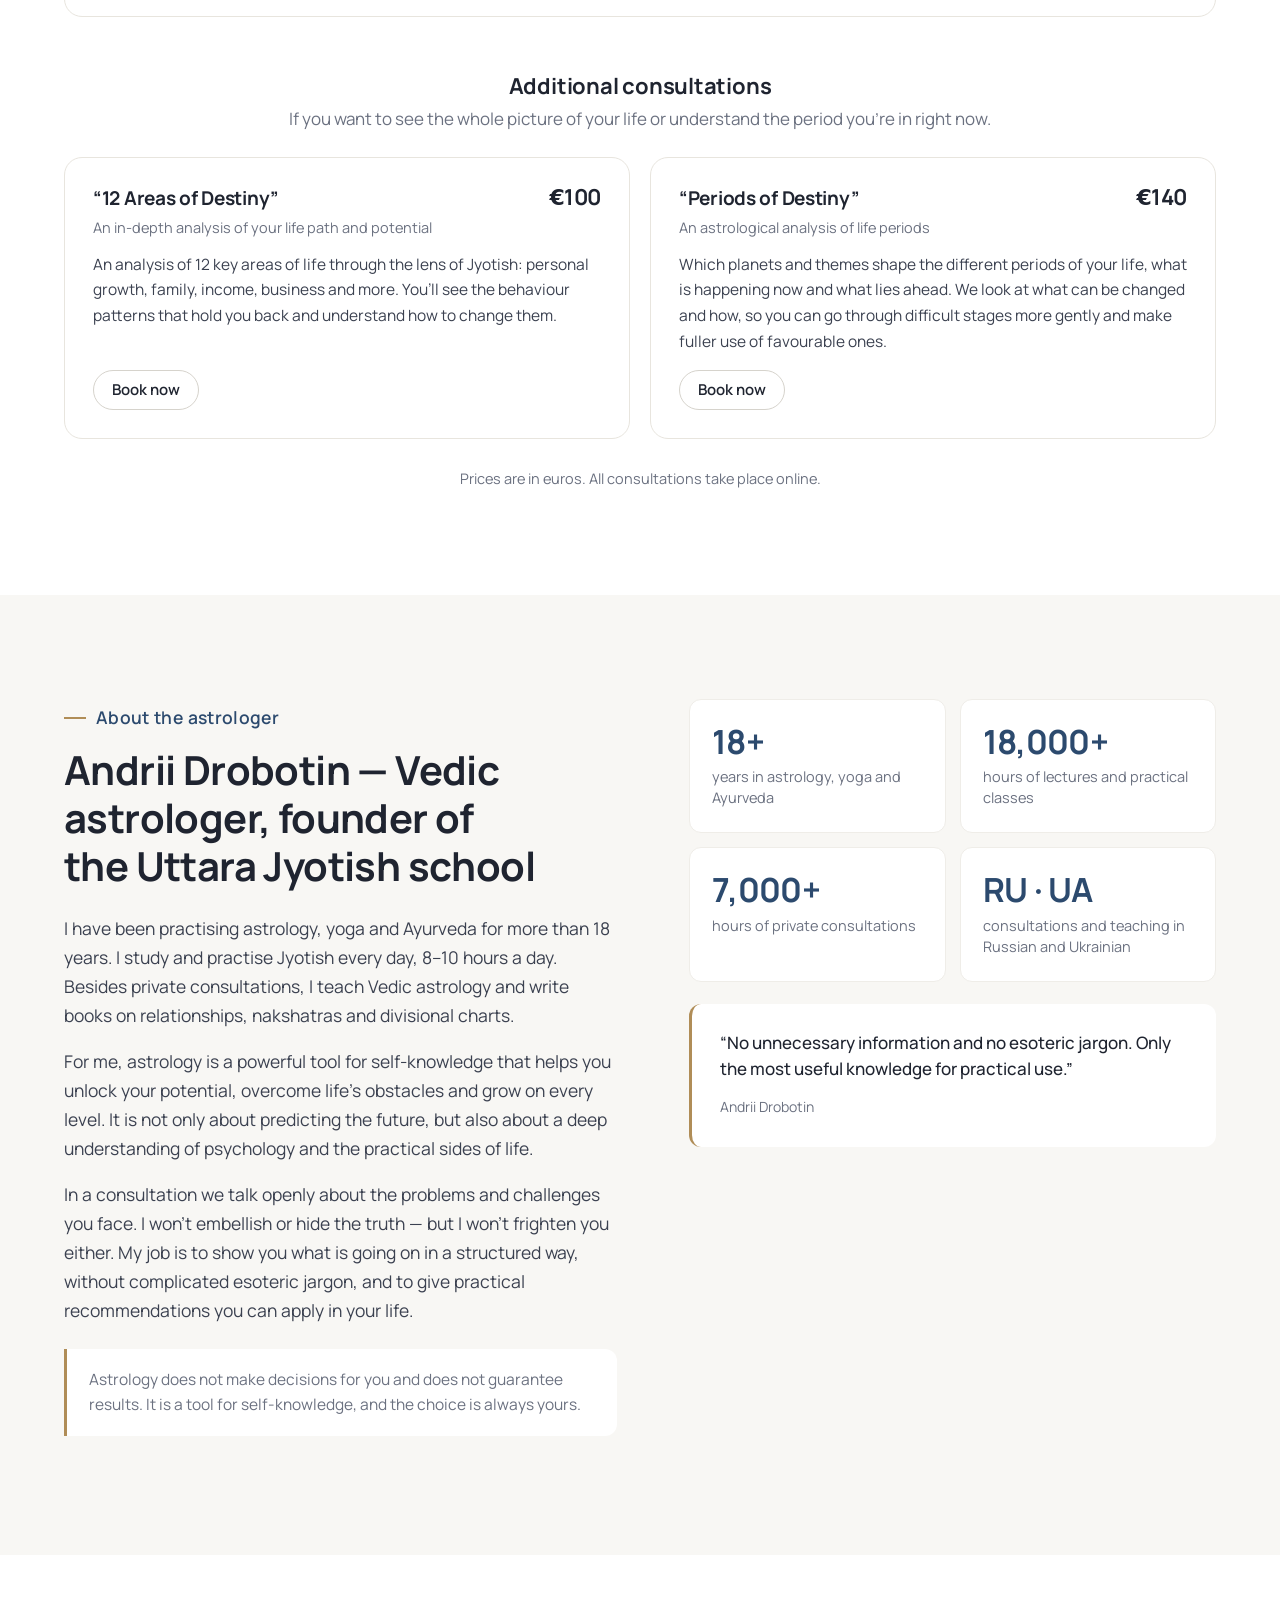
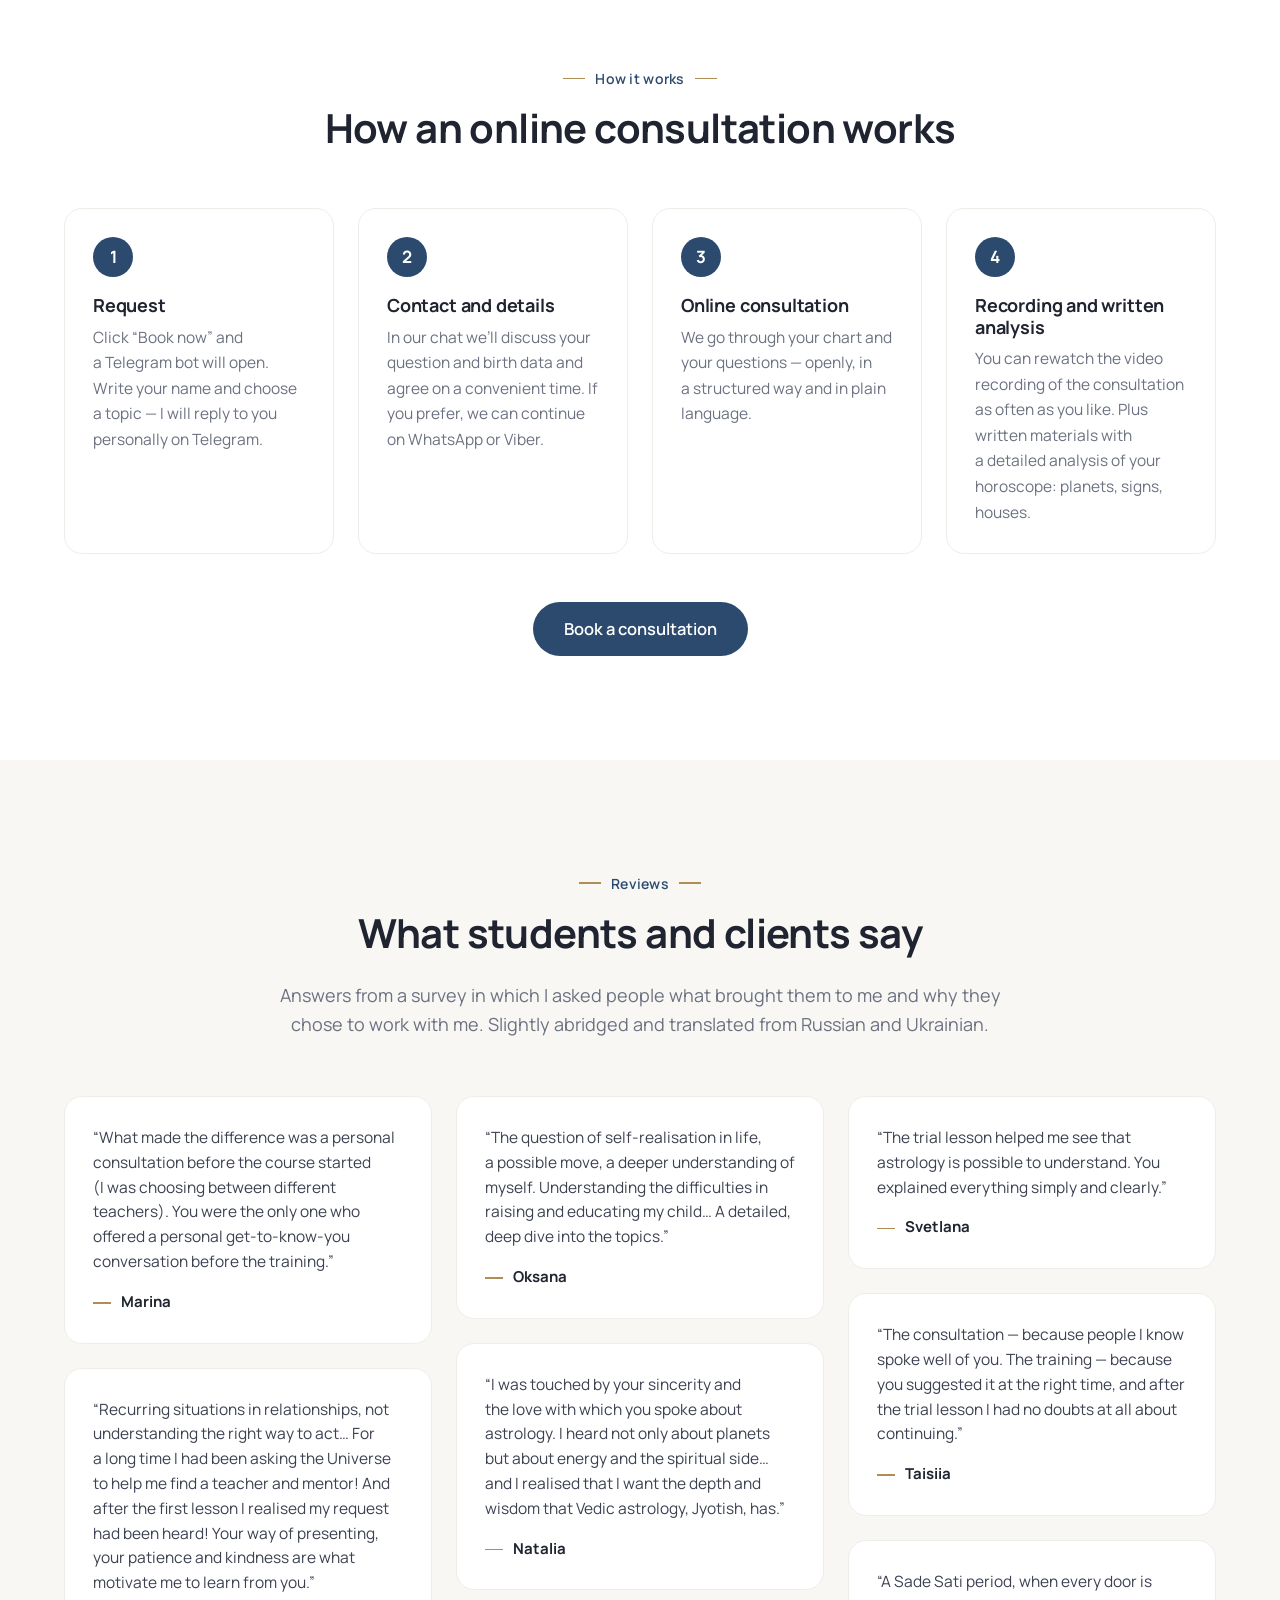
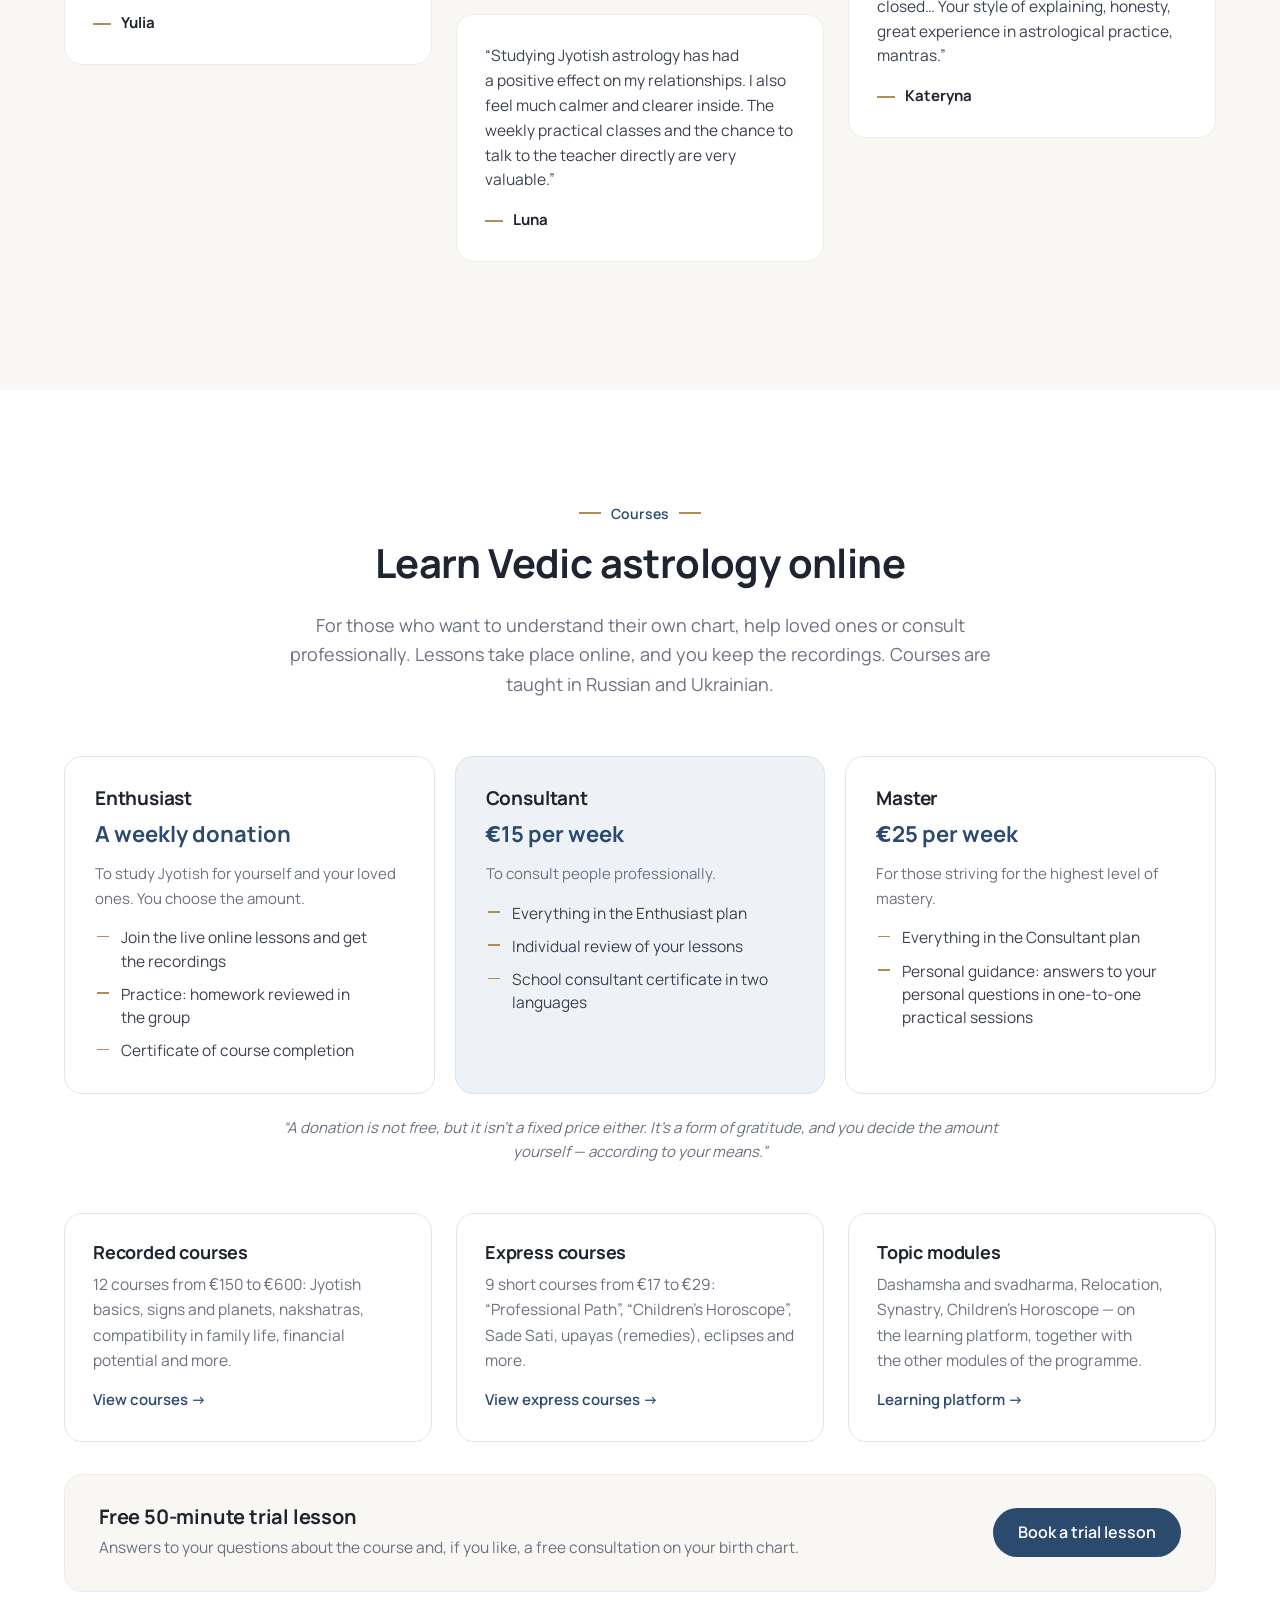
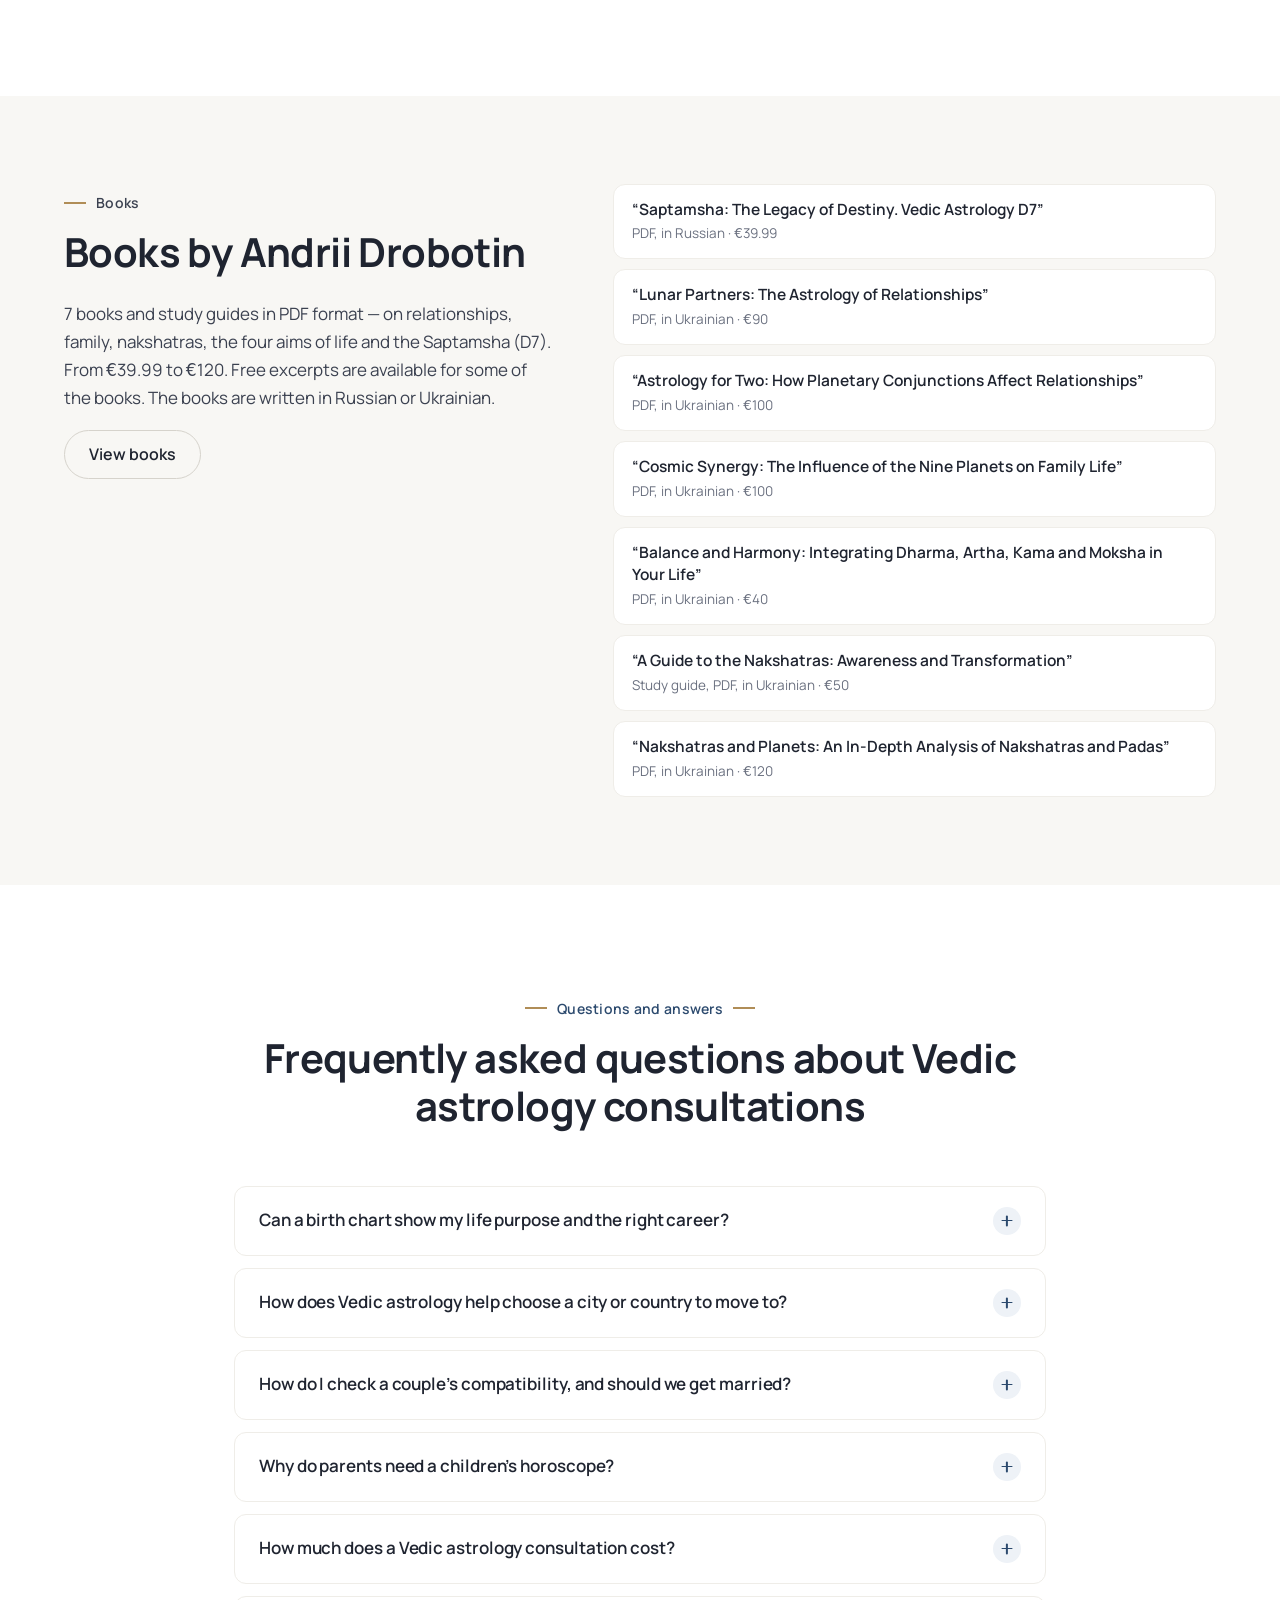
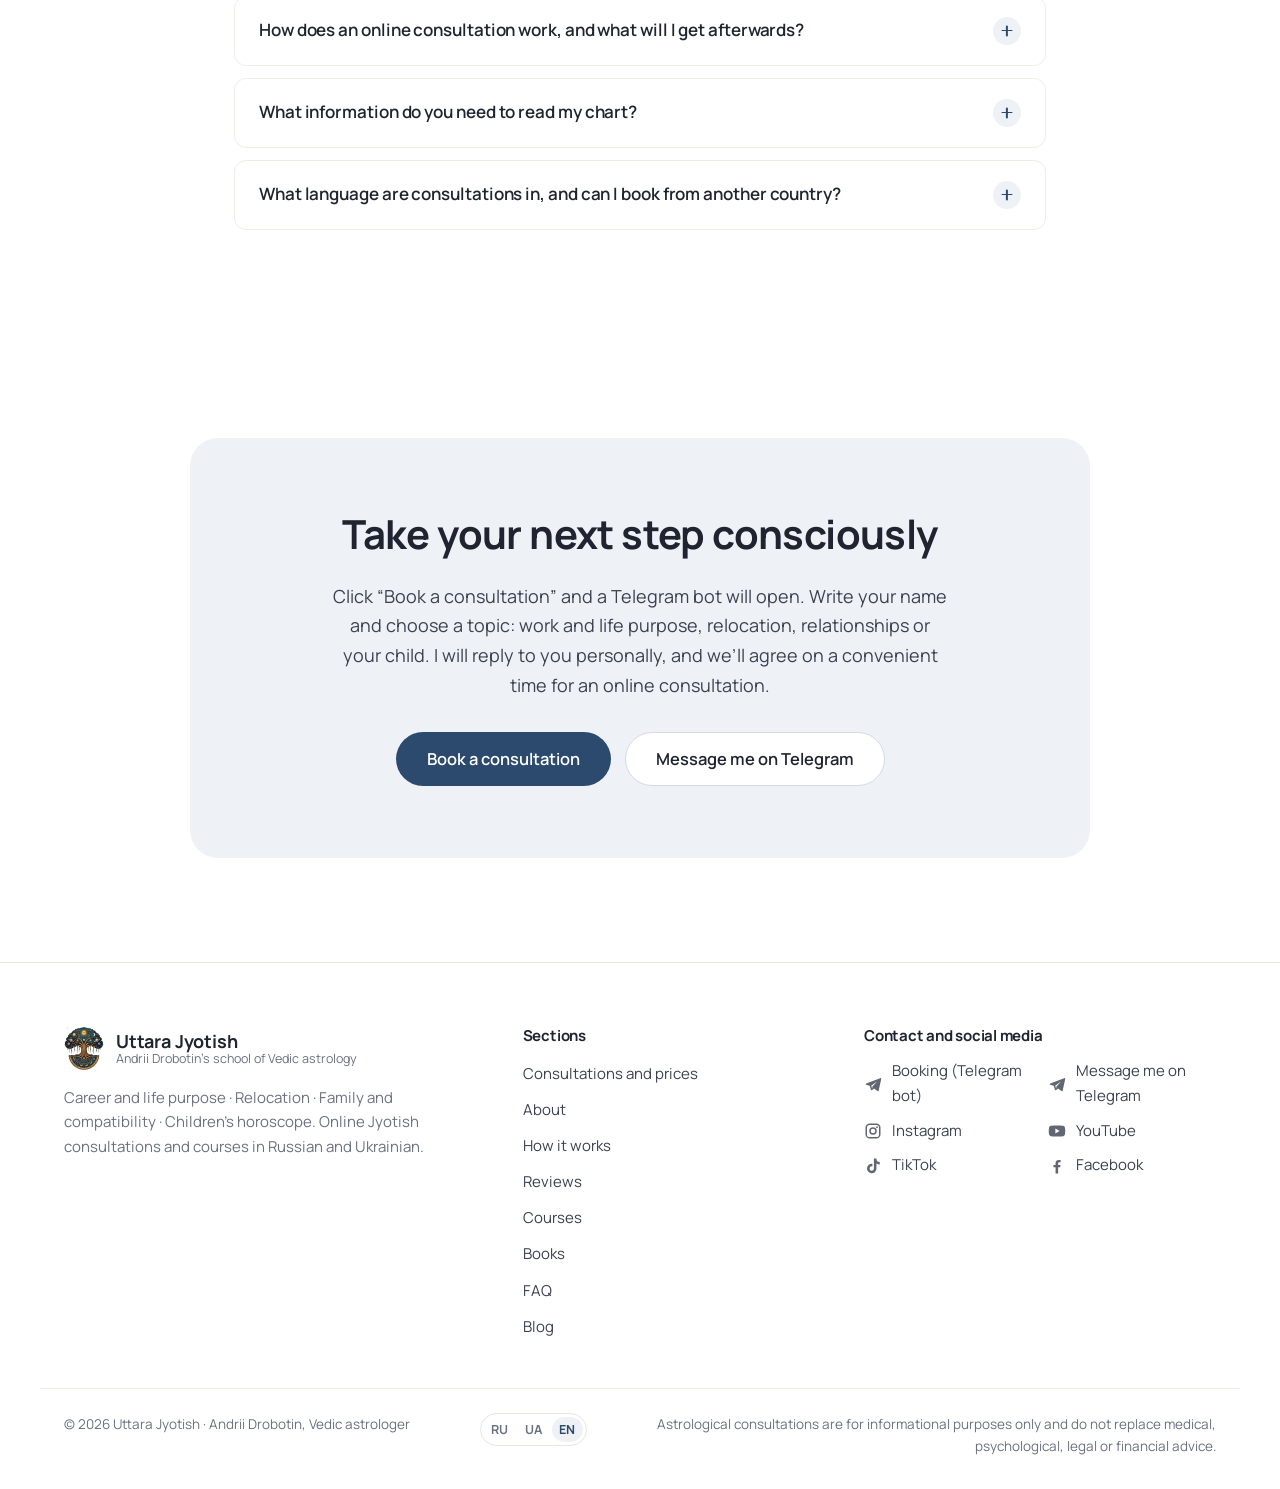
==== commit 55170040: "Add Ukrainian (/uk/) and English (/en/) versions with language switcher and first-visit auto-detecti" ====
--- a/index.html
+++ b/index.html
@@ -3,80 +3,110 @@
 <head>
 <meta charset="utf-8">
 <meta name="viewport" content="width=device-width, initial-scale=1">
-<title>Ведический астролог Андрей Дроботин — предназначение, релокация, совместимость | Uttara Jyotish</title>
+<script>
+/* Автовыбор языка: только первый визит на корневую страницу и только для браузеров (не для поисковых роботов). */
+(function(){try{
+  var ua=navigator.userAgent||'';
+  if(/bot|crawl|spider|slurp|mediapartners|lighthouse|pagespeed|facebookexternalhit|embedly|preview|yandex/i.test(ua))return;
+  var ls=window.localStorage,saved=ls.getItem('uj_lang'),target=null;
+  if(saved){target=saved;}
+  else if(!ls.getItem('uj_auto')){
+    ls.setItem('uj_auto','1');
+    var RU=['ru','be','kk','ky','tg','uz','tk','hy','az','ka','mn'];
+    var langs=(navigator.languages&&navigator.languages.length)?navigator.languages:[navigator.language||''];
+    target='en';
+    for(var i=0;i<langs.length;i++){
+      var l=String(langs[i]||'').toLowerCase().split('-')[0];
+      if(l==='uk'){target='uk';break;}
+      if(RU.indexOf(l)>=0){target='ru';break;}
+      if(l==='en'){target='en';break;}
+    }
+  }
+  var P={"uk": "uk/", "en": "en/"};
+  if(target&&P[target])location.replace(P[target]+location.search+location.hash);
+}catch(e){}})();
+</script><title>Ведический астролог Андрей Дроботин — предназначение, релокация, совместимость | Uttara Jyotish</title>
 <meta name="description" content="Онлайн-консультации ведического астролога (джйотиш) Андрея Дроботина: профессия и предназначение — 120 €, релокация — 80 €, совместимость пары и брак — 110 €, детский гороскоп. Более 18 лет практики. Видеозапись и письменный разбор карты.">
 <meta name="keywords" content="ведический астролог онлайн, консультация джйотиш, предназначение по карте рождения, выбор профессии по ведической астрологии, свадхарма, дашамша, релокация астрология, астрокартография куда переехать, совместимость пары ведическая астрология, синастрия, детский гороскоп джйотиш, курсы джйотиш онлайн">
 <meta name="author" content="Андрей Дроботин, Uttara Jyotish">
 <meta name="robots" content="index, follow, max-image-preview:large">
 <meta name="theme-color" content="#ffffff">
-<!-- ДОМЕН: замените https://example.com на свой адрес (здесь, в og:url, og:image, JSON-LD, robots.txt, sitemap.xml) -->
-<link rel="canonical" href="https://example.com/">
+<link rel="canonical" href="https://andreyastrolog-gif.github.io/uttara-jyotish/">
+<link rel="alternate" hreflang="ru" href="https://andreyastrolog-gif.github.io/uttara-jyotish/">
+<link rel="alternate" hreflang="uk" href="https://andreyastrolog-gif.github.io/uttara-jyotish/uk/">
+<link rel="alternate" hreflang="en" href="https://andreyastrolog-gif.github.io/uttara-jyotish/en/">
+<link rel="alternate" hreflang="x-default" href="https://andreyastrolog-gif.github.io/uttara-jyotish/">
 
 <meta property="og:type" content="website">
 <meta property="og:locale" content="ru_RU">
+<meta property="og:locale:alternate" content="uk_UA">
+<meta property="og:locale:alternate" content="en_US">
 <meta property="og:site_name" content="Uttara Jyotish">
 <meta property="og:title" content="Андрей Дроботин — ведический астролог | Uttara Jyotish">
 <meta property="og:description" content="Профессия и предназначение, релокация, совместимость и брак, детский гороскоп. Онлайн-консультации по джйотиш: видеозапись и письменный разбор карты.">
-<meta property="og:url" content="https://example.com/">
-<meta property="og:image" content="https://example.com/img/og-image.jpg">
+<meta property="og:url" content="https://andreyastrolog-gif.github.io/uttara-jyotish/">
+<meta property="og:image" content="https://andreyastrolog-gif.github.io/uttara-jyotish/img/og-image.jpg">
 <meta property="og:image:width" content="1200">
 <meta property="og:image:height" content="630">
 <meta property="og:image:alt" content="Uttara Jyotish — ведический астролог Андрей Дроботин">
 <meta name="twitter:card" content="summary_large_image">
 <meta name="twitter:title" content="Андрей Дроботин — ведический астролог | Uttara Jyotish">
 <meta name="twitter:description" content="Профессия и предназначение, релокация, совместимость и брак, детский гороскоп. Онлайн-консультации по ведической астрологии.">
-<meta name="twitter:image" content="https://example.com/img/og-image.jpg">
+<meta name="twitter:image" content="https://andreyastrolog-gif.github.io/uttara-jyotish/img/og-image.jpg">
 
 <link rel="icon" href="favicon.ico" sizes="48x48">
 <link rel="icon" type="image/png" sizes="32x32" href="favicon-32.png">
 <link rel="icon" type="image/png" sizes="16x16" href="favicon-16.png">
 <link rel="apple-touch-icon" href="apple-touch-icon.png">
 <link rel="manifest" href="site.webmanifest">
+<link rel="alternate" type="application/rss+xml" title="Uttara Jyotish — блог о ведической астрологии" href="blog/rss.xml">
 
 <link rel="preload" href="fonts/manrope.woff2" as="font" type="font/woff2" crossorigin>
 <link rel="preload" as="image" href="img/andrey-desk-v.webp" imagesrcset="img/andrey-desk-v-600.webp 600w, img/andrey-desk-v.webp 900w" imagesizes="(min-width: 1000px) 440px, (max-width: 640px) min(400px, 92vw), 420px" type="image/webp">
 <link rel="stylesheet" href="css/style.css">
 <script>document.documentElement.classList.add('js');</script>
-
-<!-- JSON-LD: Person, услуги с ценами (EUR), FAQPage. При изменении цен или вопросов FAQ правьте и здесь, и в видимом тексте ниже. -->
 <script type="application/ld+json">
 {
  "@context": "https://schema.org",
  "@graph": [
   {
    "@type": "WebSite",
-   "@id": "https://example.com/#website",
-   "url": "https://example.com/",
+   "@id": "https://andreyastrolog-gif.github.io/uttara-jyotish/#website",
+   "url": "https://andreyastrolog-gif.github.io/uttara-jyotish/",
    "name": "Uttara Jyotish",
-   "inLanguage": "ru",
+   "inLanguage": [
+    "ru",
+    "uk",
+    "en"
+   ],
    "publisher": {
-    "@id": "https://example.com/#andrey"
+    "@id": "https://andreyastrolog-gif.github.io/uttara-jyotish/#andrey"
    }
   },
   {
    "@type": "WebPage",
-   "@id": "https://example.com/#webpage",
-   "url": "https://example.com/",
+   "@id": "https://andreyastrolog-gif.github.io/uttara-jyotish/#webpage",
+   "url": "https://andreyastrolog-gif.github.io/uttara-jyotish/",
    "name": "Ведический астролог Андрей Дроботин — предназначение, релокация, совместимость | Uttara Jyotish",
    "description": "Онлайн-консультации ведического астролога (джйотиш) Андрея Дроботина: профессия и предназначение — 120 €, релокация — 80 €, совместимость пары и брак — 110 €, детский гороскоп. Более 18 лет практики. Видеозапись и письменный разбор карты.",
    "isPartOf": {
-    "@id": "https://example.com/#website"
+    "@id": "https://andreyastrolog-gif.github.io/uttara-jyotish/#website"
    },
    "about": {
-    "@id": "https://example.com/#andrey"
-   },
-   "primaryImageOfPage": "https://example.com/img/og-image.jpg",
+    "@id": "https://andreyastrolog-gif.github.io/uttara-jyotish/#andrey"
+   },
+   "primaryImageOfPage": "https://andreyastrolog-gif.github.io/uttara-jyotish/img/og-image.jpg",
    "inLanguage": "ru"
   },
   {
    "@type": "Person",
-   "@id": "https://example.com/#andrey",
+   "@id": "https://andreyastrolog-gif.github.io/uttara-jyotish/#andrey",
    "name": "Андрей Дроботин",
    "alternateName": "Andrii Drobotin",
    "jobTitle": "Ведический астролог",
    "description": "Ведический астролог (джйотиш), основатель школы Uttara Jyotish. Более 18 лет в астрологии, йоге и аюрведе, более 18 000 часов лекций и более 7 000 часов индивидуальных консультаций. Онлайн-консультации: профессия и предназначение, релокация, совместимость и брак, детский гороскоп.",
-   "image": "https://example.com/img/andrey-desk-v.jpg",
-   "url": "https://example.com/",
+   "image": "https://andreyastrolog-gif.github.io/uttara-jyotish/img/andrey-desk-v.jpg",
+   "url": "https://andreyastrolog-gif.github.io/uttara-jyotish/",
    "sameAs": [
     "https://t.me/andreyastrolog"
    ],
@@ -121,12 +151,12 @@
   },
   {
    "@type": "Service",
-   "@id": "https://example.com/#career",
+   "@id": "https://andreyastrolog-gif.github.io/uttara-jyotish/#career",
    "name": "Консультация «Профессиональный поиск»: профессия и предназначение (свадхарма)",
    "serviceType": "Астрологическая консультация",
    "description": "Разбор карты рождения по профессии и предназначению: лагна, 10-й дом, Атмакарака, Аматьякарака, Дашамша (D10), периоды для перемен. Видеозапись и письменный разбор.",
    "provider": {
-    "@id": "https://example.com/#andrey"
+    "@id": "https://andreyastrolog-gif.github.io/uttara-jyotish/#andrey"
    },
    "areaServed": "Worldwide",
    "availableChannel": {
@@ -138,7 +168,7 @@
      "uk"
     ]
    },
-   "inLanguage": [
+   "availableLanguage": [
     "ru",
     "uk"
    ],
@@ -146,17 +176,17 @@
     "@type": "Offer",
     "price": "120",
     "priceCurrency": "EUR",
-    "url": "https://example.com/#career"
+    "url": "https://andreyastrolog-gif.github.io/uttara-jyotish/#career"
    }
   },
   {
    "@type": "Service",
-   "@id": "https://example.com/#relocation",
+   "@id": "https://andreyastrolog-gif.github.io/uttara-jyotish/#relocation",
    "name": "Консультация «Релокация»: выбор места для жизни по астрокартографии",
    "serviceType": "Астрологическая консультация",
    "description": "Сравнение городов и стран по карте рождения с помощью астрокартографии (линий АКГ), сильные стороны нынешнего места. Видеозапись и письменный разбор.",
    "provider": {
-    "@id": "https://example.com/#andrey"
+    "@id": "https://andreyastrolog-gif.github.io/uttara-jyotish/#andrey"
    },
    "areaServed": "Worldwide",
    "availableChannel": {
@@ -168,7 +198,7 @@
      "uk"
     ]
    },
-   "inLanguage": [
+   "availableLanguage": [
     "ru",
     "uk"
    ],
@@ -176,17 +206,17 @@
     "@type": "Offer",
     "price": "80",
     "priceCurrency": "EUR",
-    "url": "https://example.com/#relocation"
+    "url": "https://andreyastrolog-gif.github.io/uttara-jyotish/#relocation"
    }
   },
   {
    "@type": "Service",
-   "@id": "https://example.com/#family",
+   "@id": "https://andreyastrolog-gif.github.io/uttara-jyotish/#family",
    "name": "Консультация «Супружеская совместимость»: синастрия пары",
    "serviceType": "Астрологическая консультация",
    "description": "Совместимость пары по ведической астрологии: Луна, взаимодействие планет, оси отношений, Навамша (D9). Видеозапись и письменный разбор.",
    "provider": {
-    "@id": "https://example.com/#andrey"
+    "@id": "https://andreyastrolog-gif.github.io/uttara-jyotish/#andrey"
    },
    "areaServed": "Worldwide",
    "availableChannel": {
@@ -198,7 +228,7 @@
      "uk"
     ]
    },
-   "inLanguage": [
+   "availableLanguage": [
     "ru",
     "uk"
    ],
@@ -206,17 +236,17 @@
     "@type": "Offer",
     "price": "110",
     "priceCurrency": "EUR",
-    "url": "https://example.com/#family"
+    "url": "https://andreyastrolog-gif.github.io/uttara-jyotish/#family"
    }
   },
   {
    "@type": "Service",
-   "@id": "https://example.com/#children",
+   "@id": "https://andreyastrolog-gif.github.io/uttara-jyotish/#children",
    "name": "Детский гороскоп по ведической астрологии",
    "serviceType": "Астрологическая консультация",
    "description": "Разбор карты ребёнка: характер, таланты, уязвимые стороны, этапы образования, рекомендации родителям. Стоимость по запросу.",
    "provider": {
-    "@id": "https://example.com/#andrey"
+    "@id": "https://andreyastrolog-gif.github.io/uttara-jyotish/#andrey"
    },
    "areaServed": "Worldwide",
    "availableChannel": {
@@ -228,19 +258,19 @@
      "uk"
     ]
    },
-   "inLanguage": [
+   "availableLanguage": [
     "ru",
     "uk"
    ]
   },
   {
    "@type": "Service",
-   "@id": "https://example.com/#extra-12",
+   "@id": "https://andreyastrolog-gif.github.io/uttara-jyotish/#extra-12",
    "name": "Консультация «12 сфер судьбы»",
    "serviceType": "Астрологическая консультация",
    "description": "Глубокий анализ 12 сфер жизни и потенциала по карте рождения.",
    "provider": {
-    "@id": "https://example.com/#andrey"
+    "@id": "https://andreyastrolog-gif.github.io/uttara-jyotish/#andrey"
    },
    "areaServed": "Worldwide",
    "availableChannel": {
@@ -252,7 +282,7 @@
      "uk"
     ]
    },
-   "inLanguage": [
+   "availableLanguage": [
     "ru",
     "uk"
    ],
@@ -260,17 +290,17 @@
     "@type": "Offer",
     "price": "100",
     "priceCurrency": "EUR",
-    "url": "https://example.com/#extra-12"
+    "url": "https://andreyastrolog-gif.github.io/uttara-jyotish/#extra-12"
    }
   },
   {
    "@type": "Service",
-   "@id": "https://example.com/#extra-periods",
+   "@id": "https://andreyastrolog-gif.github.io/uttara-jyotish/#extra-periods",
    "name": "Консультация «Периоды судьбы»",
    "serviceType": "Астрологическая консультация",
    "description": "Астрологический анализ жизненных периодов по карте рождения.",
    "provider": {
-    "@id": "https://example.com/#andrey"
+    "@id": "https://andreyastrolog-gif.github.io/uttara-jyotish/#andrey"
    },
    "areaServed": "Worldwide",
    "availableChannel": {
@@ -282,7 +312,7 @@
      "uk"
     ]
    },
-   "inLanguage": [
+   "availableLanguage": [
     "ru",
     "uk"
    ],
@@ -290,27 +320,28 @@
     "@type": "Offer",
     "price": "140",
     "priceCurrency": "EUR",
-    "url": "https://example.com/#extra-periods"
+    "url": "https://andreyastrolog-gif.github.io/uttara-jyotish/#extra-periods"
    }
   },
   {
    "@type": "Service",
-   "@id": "https://example.com/#courses",
+   "@id": "https://andreyastrolog-gif.github.io/uttara-jyotish/#courses",
    "name": "Обучение ведической астрологии джйотиш онлайн",
    "serviceType": "Обучение",
    "description": "Целостный курс джйотиш (тарифы: донат, 15 € и 25 € в неделю), курсы и экспресс-курсы в записи, бесплатный пробный урок.",
    "provider": {
-    "@id": "https://example.com/#andrey"
+    "@id": "https://andreyastrolog-gif.github.io/uttara-jyotish/#andrey"
    },
    "areaServed": "Worldwide",
-   "inLanguage": [
+   "availableLanguage": [
     "ru",
     "uk"
    ]
   },
   {
    "@type": "FAQPage",
-   "@id": "https://example.com/#faq",
+   "@id": "https://andreyastrolog-gif.github.io/uttara-jyotish/#faq",
+   "inLanguage": "ru",
    "mainEntity": [
     {
      "@type": "Question",
@@ -393,18 +424,16 @@
     </a>
     <nav class="main-nav" id="mainNav" aria-label="Основное меню">
       <ul>
-        <li><a href="#services">Консультации</a></li>
-        <li><a href="#about">Об&nbsp;астрологе</a></li>
-        <li><a href="#how">Как проходит</a></li>
-        <li><a href="#reviews">Отзывы</a></li>
-        <li><a href="#courses">Обучение</a></li>
-        <li><a href="#faq">Вопросы</a></li>
+        <li><a href="#services">Консультации</a></li><li><a href="#about">Об&nbsp;астрологе</a></li><li><a href="#how">Как проходит</a></li><li><a href="#reviews">Отзывы</a></li><li><a href="#courses">Обучение</a></li><li><a href="#faq">Вопросы</a></li><li><a href="blog/">Блог</a></li>
       </ul>
       <a class="btn btn-primary btn-sm nav-cta" href="https://t.me/andreyastrologbot?start=site" data-link="booking" target="_blank" rel="noopener">Записаться</a>
     </nav>
-    <button class="nav-toggle" id="navToggle" aria-controls="mainNav" aria-expanded="false" aria-label="Открыть меню">
-      <span></span><span></span><span></span>
-    </button>
+    <div class="header-tools">
+      <ul class="lang-switch" aria-label="Язык сайта"><li><a href="./" hreflang="ru" lang="ru" data-lang-pick="ru" title="Русский" aria-label="Русский" aria-current="true">RU</a></li><li><a href="uk/" hreflang="uk" lang="uk" data-lang-pick="uk" title="Українська" aria-label="Українська">UA</a></li><li><a href="en/" hreflang="en" lang="en" data-lang-pick="en" title="English" aria-label="English">EN</a></li></ul>
+      <button class="nav-toggle" id="navToggle" aria-controls="mainNav" aria-expanded="false" aria-label="Открыть меню" data-label-open="Открыть меню" data-label-close="Закрыть меню">
+        <span></span><span></span><span></span>
+      </button>
+    </div>
   </div>
 </header>
 
@@ -617,17 +646,12 @@
       <div class="about-text">
         <p class="eyebrow reveal">Об&nbsp;астрологе</p>
         <h2 id="about-title" class="reveal">Андрей Дроботин&nbsp;— ведический астролог, основатель школы Uttara&nbsp;Jyotish</h2>
-        <p class="reveal">Более 18 лет я&nbsp;занимаюсь астрологией, йогой и&nbsp;аюрведой. Джйотиш изучаю и&nbsp;практикую каждый день&nbsp;— по&nbsp;8–10 часов. Помимо личных консультаций, преподаю ведическую астрологию и&nbsp;пишу книги об&nbsp;отношениях, накшатрах и&nbsp;дробных картах.</p>
-        <p class="reveal">Для меня астрология&nbsp;— это&nbsp;мощный инструмент самопознания, который позволяет раскрыть потенциал, преодолевать жизненные препятствия и&nbsp;развиваться на&nbsp;всех уровнях. Это не&nbsp;только предсказание будущего, но&nbsp;и&nbsp;глубокое понимание психологии и&nbsp;практических аспектов жизни.</p>
-        <p class="reveal">На&nbsp;консультации мы&nbsp;открыто говорим о&nbsp;проблемах и&nbsp;вызовах, с&nbsp;которыми вы&nbsp;сталкиваетесь. Я&nbsp;не&nbsp;буду приукрашивать или&nbsp;скрывать правду&nbsp;— но&nbsp;и&nbsp;пугать не&nbsp;буду. Моя задача&nbsp;— структурированно, без&nbsp;сложного эзотерического сленга показать, что&nbsp;происходит, и&nbsp;дать практические рекомендации, которые можно применить в&nbsp;жизни.</p>
+        <p class="reveal">Более 18 лет я&nbsp;занимаюсь астрологией, йогой и&nbsp;аюрведой. Джйотиш изучаю и&nbsp;практикую каждый день&nbsp;— по&nbsp;8–10 часов. Помимо личных консультаций, преподаю ведическую астрологию и&nbsp;пишу книги об&nbsp;отношениях, накшатрах и&nbsp;дробных картах.</p><p class="reveal">Для меня астрология&nbsp;— это&nbsp;мощный инструмент самопознания, который позволяет раскрыть потенциал, преодолевать жизненные препятствия и&nbsp;развиваться на&nbsp;всех уровнях. Это не&nbsp;только предсказание будущего, но&nbsp;и&nbsp;глубокое понимание психологии и&nbsp;практических аспектов жизни.</p><p class="reveal">На&nbsp;консультации мы&nbsp;открыто говорим о&nbsp;проблемах и&nbsp;вызовах, с&nbsp;которыми вы&nbsp;сталкиваетесь. Я&nbsp;не&nbsp;буду приукрашивать или&nbsp;скрывать правду&nbsp;— но&nbsp;и&nbsp;пугать не&nbsp;буду. Моя задача&nbsp;— структурированно, без&nbsp;сложного эзотерического сленга показать, что&nbsp;происходит, и&nbsp;дать практические рекомендации, которые можно применить в&nbsp;жизни.</p>
         <p class="note reveal">Астрология не&nbsp;принимает решения за&nbsp;человека и&nbsp;не&nbsp;гарантирует результат. Это инструмент самопознания, а&nbsp;выбор всегда остаётся за&nbsp;вами.</p>
       </div>
       <div class="about-side">
         <ul class="stats" aria-label="Опыт в цифрах">
-          <li class="stat reveal" style="--d:.04s"><span class="stat-num">18+</span><span class="stat-label">лет в&nbsp;астрологии, йоге и&nbsp;аюрведе</span></li>
-          <li class="stat reveal" style="--d:.1s"><span class="stat-num">18&nbsp;000+</span><span class="stat-label">часов лекций и&nbsp;практических занятий</span></li>
-          <li class="stat reveal" style="--d:.16s"><span class="stat-num">7&nbsp;000+</span><span class="stat-label">часов индивидуальных консультаций</span></li>
-          <li class="stat reveal" style="--d:.22s"><span class="stat-num">RU&nbsp;· UA</span><span class="stat-label">консультации и&nbsp;обучение на&nbsp;русском и&nbsp;украинском</span></li>
+          <li class="stat reveal" style="--d:0.04s"><span class="stat-num">18+</span><span class="stat-label">лет в&nbsp;астрологии, йоге и&nbsp;аюрведе</span></li><li class="stat reveal" style="--d:0.10s"><span class="stat-num">18&nbsp;000+</span><span class="stat-label">часов лекций и&nbsp;практических занятий</span></li><li class="stat reveal" style="--d:0.16s"><span class="stat-num">7&nbsp;000+</span><span class="stat-label">часов индивидуальных консультаций</span></li><li class="stat reveal" style="--d:0.22s"><span class="stat-num">RU&nbsp;· UA</span><span class="stat-label">консультации и&nbsp;обучение на&nbsp;русском и&nbsp;украинском</span></li>
         </ul>
         <blockquote class="pull-quote reveal">
           <p>«Без лишней информации и&nbsp;без&nbsp;эзотерического сленга. Только самые полезные знания для&nbsp;практического применения».</p>
@@ -646,22 +670,22 @@
       <h2 id="how-title" class="reveal">Как проходит онлайн-консультация</h2>
     </div>
     <ol class="steps">
-      <li class="step reveal" style="--d:0s">
+      <li class="step reveal" style="--d:0.00s">
         <span class="step-num" aria-hidden="true">1</span>
         <h3>Заявка</h3>
         <p>Нажмите кнопку «Записаться»&nbsp;— откроется Telegram-бот. Напишите, как&nbsp;вас&nbsp;зовут, и&nbsp;выберите тему&nbsp;— я&nbsp;лично отвечу вам&nbsp;в&nbsp;Telegram.</p>
       </li>
-      <li class="step reveal" style="--d:.08s">
+      <li class="step reveal" style="--d:0.08s">
         <span class="step-num" aria-hidden="true">2</span>
         <h3>Связь и&nbsp;детали</h3>
         <p>В&nbsp;переписке обсудим ваш&nbsp;вопрос, данные рождения и&nbsp;согласуем удобное время. При желании можем продолжить в&nbsp;WhatsApp или&nbsp;Viber.</p>
       </li>
-      <li class="step reveal" style="--d:.16s">
+      <li class="step reveal" style="--d:0.16s">
         <span class="step-num" aria-hidden="true">3</span>
         <h3>Консультация онлайн</h3>
         <p>Разбираем вашу карту и&nbsp;ваши вопросы&nbsp;— открыто, структурированно и&nbsp;простым языком.</p>
       </li>
-      <li class="step reveal" style="--d:.24s">
+      <li class="step reveal" style="--d:0.24s">
         <span class="step-num" aria-hidden="true">4</span>
         <h3>Запись и&nbsp;письменный разбор</h3>
         <p>Видеозапись консультации можно пересматривать сколько угодно. Плюс текстовые материалы с&nbsp;детальным анализом гороскопа: планеты, знаки, дома.</p>
@@ -675,7 +699,7 @@
 </section>
 
 <!-- ============ REVIEWS ============ -->
-<!-- ОТЗЫВЫ: реальные ответы учеников и клиентов из анкеты «5 минут вашего времени = ценный бонус для вас» (декабрь 2025 — март 2026), приведены дословно с небольшими сокращениями, подпись — только имя.
+<!-- ОТЗЫВЫ: реальные ответы учеников и клиентов из анкеты (декабрь 2025 — март 2026), подпись — только имя.
      ВНИМАНИЕ: перед публикацией подтвердите согласие авторов на размещение отзывов на сайте. -->
 <section class="section section-alt" id="reviews" aria-labelledby="reviews-title">
   <div class="container">
@@ -731,19 +755,19 @@
     </div>
 
     <div class="tariffs">
-      <div class="tariff reveal">
+      <div class="tariff reveal" style="--d:0.00s">
         <h3>Энтузиаст</h3>
         <p class="tariff-price">Донат раз в&nbsp;неделю</p>
         <p class="tariff-for">Чтобы изучать джйотиш для&nbsp;себя и&nbsp;близких. Сумму вы&nbsp;выбираете сами.</p>
         <ul class="ticks"><li>Участие онлайн в&nbsp;прямом эфире и&nbsp;записи уроков</li><li>Практика: проверка домашних заданий в&nbsp;группе</li><li>Сертификат о&nbsp;прохождении курса</li></ul>
       </div>
-      <div class="tariff tariff-accent reveal" style="--d:.06s">
+      <div class="tariff tariff-accent reveal" style="--d:0.06s">
         <h3>Консультант</h3>
         <p class="tariff-price">15&nbsp;€ в&nbsp;неделю</p>
         <p class="tariff-for">Чтобы профессионально консультировать людей.</p>
         <ul class="ticks"><li>Всё из&nbsp;тарифа «Энтузиаст»</li><li>Индивидуальная проверка уроков</li><li>Сертификат консультанта школы на&nbsp;двух языках</li></ul>
       </div>
-      <div class="tariff reveal" style="--d:.12s">
+      <div class="tariff reveal" style="--d:0.12s">
         <h3>Мастер</h3>
         <p class="tariff-price">25&nbsp;€ в&nbsp;неделю</p>
         <p class="tariff-for">Для тех, кто стремится к&nbsp;высшему уровню мастерства.</p>
@@ -753,17 +777,17 @@
     <p class="donat-note reveal">«Донат&nbsp;— это&nbsp;не&nbsp;бесплатно, но&nbsp;и&nbsp;не&nbsp;фиксированная цена. Это форма благодарности, размер которой вы&nbsp;определяете самостоятельно&nbsp;— в&nbsp;соответствии с&nbsp;вашими возможностями».</p>
 
     <div class="course-grid">
-      <div class="course reveal">
+      <div class="course reveal" style="--d:0.00s">
         <h3>Курсы в&nbsp;записи</h3>
         <p>12 курсов от&nbsp;150 до&nbsp;600&nbsp;€: основы джйотиш, знаки и&nbsp;планеты, накшатры, совместимость в&nbsp;семейной жизни, финансовый потенциал и&nbsp;другие.</p>
         <a class="more" href="https://www.jyotisha.club/kursy" target="_blank" rel="noopener">Смотреть курсы →</a>
       </div>
-      <div class="course reveal" style="--d:.06s">
+      <div class="course reveal" style="--d:0.06s">
         <h3>Экспресс-курсы</h3>
         <p>9 коротких курсов от&nbsp;17 до&nbsp;29&nbsp;€: «Профессиональный путь», «Детский гороскоп», Саде Сати, упайи, затмения и&nbsp;другие.</p>
         <a class="more" href="https://www.jyotisha.club/Ekspress-kursy-Dzhjotish" target="_blank" rel="noopener">Смотреть экспресс-курсы →</a>
       </div>
-      <div class="course reveal" style="--d:.12s">
+      <div class="course reveal" style="--d:0.12s">
         <h3>Модули по&nbsp;направлениям</h3>
         <p>Дашамша и&nbsp;свадхарма, Релокация, Синастрия, Детский гороскоп&nbsp;— на&nbsp;учебной платформе, вместе с&nbsp;другими модулями программы.</p>
         <a class="more" href="https://jyotishcourses.universl.top/" target="_blank" rel="noopener">Учебная платформа →</a>
@@ -865,13 +889,7 @@
     <nav class="footer-nav" aria-label="Разделы сайта">
       <h2 class="footer-title">Разделы</h2>
       <ul>
-        <li><a href="#services">Консультации и&nbsp;цены</a></li>
-        <li><a href="#about">Об&nbsp;астрологе</a></li>
-        <li><a href="#how">Как проходит</a></li>
-        <li><a href="#reviews">Отзывы</a></li>
-        <li><a href="#courses">Обучение</a></li>
-        <li><a href="#books">Книги</a></li>
-        <li><a href="#faq">Вопросы</a></li>
+        <li><a href="#services">Консультации и&nbsp;цены</a></li><li><a href="#about">Об&nbsp;астрологе</a></li><li><a href="#how">Как проходит</a></li><li><a href="#reviews">Отзывы</a></li><li><a href="#courses">Обучение</a></li><li><a href="#books">Книги</a></li><li><a href="#faq">Вопросы</a></li><li><a href="blog/">Блог</a></li>
       </ul>
     </nav>
     <div class="footer-social">
@@ -879,15 +897,13 @@
       <ul class="socials">
         <li><a href="https://t.me/andreyastrologbot?start=site" data-link="booking" target="_blank" rel="noopener" aria-label="Записаться на консультацию через Telegram-бот"><svg viewBox="0 0 24 24" aria-hidden="true"><path d="M21.5 4.2L2.9 11.4c-.9.4-.9 1.3 0 1.6l4.6 1.4 1.8 5.4c.2.6.9.8 1.4.4l2.6-2.1 4.6 3.4c.6.4 1.4.1 1.6-.6L22.9 5.6c.3-1-.5-1.8-1.4-1.4zM9.6 14.3l8.2-6.1-6.6 7.2-.3 2.6z"/></svg><span>Запись (Telegram-бот)</span></a></li>
         <li><a href="https://t.me/andreyastrolog" data-link="telegram" target="_blank" rel="noopener" aria-label="Написать мне в Telegram"><svg viewBox="0 0 24 24" aria-hidden="true"><path d="M21.5 4.2L2.9 11.4c-.9.4-.9 1.3 0 1.6l4.6 1.4 1.8 5.4c.2.6.9.8 1.4.4l2.6-2.1 4.6 3.4c.6.4 1.4.1 1.6-.6L22.9 5.6c.3-1-.5-1.8-1.4-1.4zM9.6 14.3l8.2-6.1-6.6 7.2-.3 2.6z"/></svg><span>Написать мне в&nbsp;Telegram</span></a></li>
-        <li><a href="#INSTAGRAM_LINK" data-link="instagram" target="_blank" rel="noopener" aria-label="Instagram"><svg viewBox="0 0 24 24" aria-hidden="true"><path d="M7.5 2h9A5.5 5.5 0 0 1 22 7.5v9a5.5 5.5 0 0 1-5.5 5.5h-9A5.5 5.5 0 0 1 2 16.5v-9A5.5 5.5 0 0 1 7.5 2zm0 2A3.5 3.5 0 0 0 4 7.5v9A3.5 3.5 0 0 0 7.5 20h9a3.5 3.5 0 0 0 3.5-3.5v-9A3.5 3.5 0 0 0 16.5 4zM12 7a5 5 0 1 1 0 10 5 5 0 0 1 0-10zm0 2a3 3 0 1 0 0 6 3 3 0 0 0 0-6zm5.3-3.3a1.2 1.2 0 1 1 0 2.4 1.2 1.2 0 0 1 0-2.4z"/></svg><span>Instagram</span></a></li>
-        <li><a href="#YOUTUBE_LINK" data-link="youtube" target="_blank" rel="noopener" aria-label="YouTube"><svg viewBox="0 0 24 24" aria-hidden="true"><path d="M22.5 7.2a3 3 0 0 0-2.1-2.1C18.5 4.6 12 4.6 12 4.6s-6.5 0-8.4.5a3 3 0 0 0-2.1 2.1C1 9.1 1 12 1 12s0 2.9.5 4.8a3 3 0 0 0 2.1 2.1c1.9.5 8.4.5 8.4.5s6.5 0 8.4-.5a3 3 0 0 0 2.1-2.1c.5-1.9.5-4.8.5-4.8s0-2.9-.5-4.8zM9.8 15.3V8.7l5.7 3.3z"/></svg><span>YouTube</span></a></li>
-        <li><a href="#TIKTOK_LINK" data-link="tiktok" target="_blank" rel="noopener" aria-label="TikTok"><svg viewBox="0 0 24 24" aria-hidden="true"><path d="M16.6 2h-3.4v13.3a2.9 2.9 0 1 1-2.9-2.9c.3 0 .6 0 .9.1V9.1a6.3 6.3 0 1 0 5.4 6.2V8.6a8 8 0 0 0 4.4 1.4V6.6a4.5 4.5 0 0 1-4.4-4.6z"/></svg><span>TikTok</span></a></li>
-        <li><a href="#FACEBOOK_LINK" data-link="facebook" target="_blank" rel="noopener" aria-label="Facebook"><svg viewBox="0 0 24 24" aria-hidden="true"><path d="M13.5 22v-8.2h2.8l.4-3.2h-3.2V8.5c0-.9.3-1.6 1.6-1.6h1.7V4.1c-.3 0-1.3-.1-2.5-.1-2.5 0-4.2 1.5-4.2 4.3v2.3H7.3v3.2h2.8V22z"/></svg><span>Facebook</span></a></li>
+        <li><a href="#INSTAGRAM_LINK" data-link="instagram" target="_blank" rel="noopener" aria-label="Instagram"><svg viewBox="0 0 24 24" aria-hidden="true"><path d="M7.5 2h9A5.5 5.5 0 0 1 22 7.5v9a5.5 5.5 0 0 1-5.5 5.5h-9A5.5 5.5 0 0 1 2 16.5v-9A5.5 5.5 0 0 1 7.5 2zm0 2A3.5 3.5 0 0 0 4 7.5v9A3.5 3.5 0 0 0 7.5 20h9a3.5 3.5 0 0 0 3.5-3.5v-9A3.5 3.5 0 0 0 16.5 4zM12 7a5 5 0 1 1 0 10 5 5 0 0 1 0-10zm0 2a3 3 0 1 0 0 6 3 3 0 0 0 0-6zm5.3-3.3a1.2 1.2 0 1 1 0 2.4 1.2 1.2 0 0 1 0-2.4z"/></svg><span>Instagram</span></a></li><li><a href="#YOUTUBE_LINK" data-link="youtube" target="_blank" rel="noopener" aria-label="YouTube"><svg viewBox="0 0 24 24" aria-hidden="true"><path d="M22.5 7.2a3 3 0 0 0-2.1-2.1C18.5 4.6 12 4.6 12 4.6s-6.5 0-8.4.5a3 3 0 0 0-2.1 2.1C1 9.1 1 12 1 12s0 2.9.5 4.8a3 3 0 0 0 2.1 2.1c1.9.5 8.4.5 8.4.5s6.5 0 8.4-.5a3 3 0 0 0 2.1-2.1c.5-1.9.5-4.8.5-4.8s0-2.9-.5-4.8zM9.8 15.3V8.7l5.7 3.3z"/></svg><span>YouTube</span></a></li><li><a href="#TIKTOK_LINK" data-link="tiktok" target="_blank" rel="noopener" aria-label="TikTok"><svg viewBox="0 0 24 24" aria-hidden="true"><path d="M16.6 2h-3.4v13.3a2.9 2.9 0 1 1-2.9-2.9c.3 0 .6 0 .9.1V9.1a6.3 6.3 0 1 0 5.4 6.2V8.6a8 8 0 0 0 4.4 1.4V6.6a4.5 4.5 0 0 1-4.4-4.6z"/></svg><span>TikTok</span></a></li><li><a href="#FACEBOOK_LINK" data-link="facebook" target="_blank" rel="noopener" aria-label="Facebook"><svg viewBox="0 0 24 24" aria-hidden="true"><path d="M13.5 22v-8.2h2.8l.4-3.2h-3.2V8.5c0-.9.3-1.6 1.6-1.6h1.7V4.1c-.3 0-1.3-.1-2.5-.1-2.5 0-4.2 1.5-4.2 4.3v2.3H7.3v3.2h2.8V22z"/></svg><span>Facebook</span></a></li>
       </ul>
     </div>
   </div>
   <div class="container footer-bottom">
     <p>© <span id="year">2026</span> Uttara Jyotish · Андрей Дроботин, ведический астролог</p>
+    <ul class="lang-switch lang-switch-footer" aria-label="Язык сайта"><li><a href="./" hreflang="ru" lang="ru" data-lang-pick="ru" title="Русский" aria-label="Русский" aria-current="true">RU</a></li><li><a href="uk/" hreflang="uk" lang="uk" data-lang-pick="uk" title="Українська" aria-label="Українська">UA</a></li><li><a href="en/" hreflang="en" lang="en" data-lang-pick="en" title="English" aria-label="English">EN</a></li></ul>
     <p class="disclaimer">Астрологические консультации носят информационный характер и&nbsp;не&nbsp;заменяют медицинскую, психологическую, юридическую или&nbsp;финансовую помощь.</p>
   </div>
 </footer>
--- a/css/style.css
+++ b/css/style.css
@@ -363,3 +363,126 @@
 }
 .hero-topics{display:grid;grid-template-columns:repeat(2,max-content);gap:10px 28px}
 @media (max-width:640px){.hero-topics{grid-template-columns:1fr}}
+
+/* ===== v4: языки + блог ===== */
+.header-tools{display:flex;align-items:center;gap:10px}
+.lang-switch{display:flex;align-items:center;gap:2px;padding:3px;border:1px solid var(--line);border-radius:999px;background:#fff}
+.lang-switch a{display:block;padding:5px 9px;border-radius:999px;font-size:12.5px;font-weight:700;letter-spacing:.04em;color:var(--muted);line-height:1.2}
+.lang-switch a:hover{color:var(--ink)}
+.lang-switch a[aria-current]{background:var(--accent-soft);color:var(--accent)}
+.lang-switch-footer{align-self:flex-start}
+.main-nav ul a[aria-current="page"]{color:var(--ink)}
+.main-nav ul a[aria-current="page"]::after{transform:scaleX(1)}
+@media (min-width:1200px){.header-inner{gap:18px}.main-nav{gap:22px}.main-nav ul{gap:20px}.main-nav ul a{font-size:15px;white-space:nowrap}.lang-switch a{padding:5px 7px}}
+.brand-name,.brand-sub{white-space:nowrap}
+@media (max-width:1199px){
+  :root{--header-h:66px}
+  .nav-toggle{display:flex}
+  .main-nav{position:fixed;top:var(--header-h);left:0;right:0;flex-direction:column;align-items:stretch;gap:16px;padding:16px 24px 28px;background:#fff;border-bottom:1px solid var(--line);box-shadow:0 20px 40px rgba(31,36,48,.08);transform:translateY(-8px);opacity:0;visibility:hidden;transition:opacity .2s,transform .2s,visibility .2s;max-height:calc(100vh - var(--header-h));overflow-y:auto}
+  .nav-open .main-nav{opacity:1;transform:none;visibility:visible}
+  .main-nav ul{flex-direction:column;gap:0}
+  .main-nav ul a{display:block;padding:13px 0;border-bottom:1px solid var(--line-soft);font-size:17px}
+  .main-nav ul a::after{display:none}
+}
+@media (max-width:640px){.header-tools{gap:4px}.lang-switch a{padding:5px 7px;font-size:12px}.header-inner{gap:10px}.brand{gap:9px;min-width:0}}
+@media (max-width:370px){.brand-sub{display:none}}
+
+/* Blog: listing */
+.blog-main{padding-top:var(--header-h)}
+.blog-hero{padding:48px 0 32px}
+.blog-title{font-size:clamp(32px,4vw,48px);letter-spacing:-.025em;margin:10px 0 12px}
+.blog-lead{font-size:18px;color:var(--muted);max-width:720px;margin:0}
+.blog-cats{display:flex;flex-wrap:wrap;gap:8px;margin-top:26px}
+.blog-cats a{padding:8px 15px;border:1px solid var(--line);border-radius:999px;font-size:14.5px;font-weight:600;color:var(--ink);background:#fff}
+.blog-cats a:hover,.blog-cats a.active{border-color:var(--accent);color:var(--accent);background:var(--accent-soft)}
+.blog-list{padding:16px 0 104px}
+.post-grid{display:grid;grid-template-columns:repeat(3,minmax(0,1fr));gap:28px}
+.post-card{background:#fff;border:1px solid var(--line);border-radius:var(--radius);overflow:hidden;transition:box-shadow .25s,transform .25s,border-color .25s}
+.post-card:hover{box-shadow:var(--shadow);transform:translateY(-2px);border-color:#dcd8d0}
+.post-card-link{display:flex;flex-direction:column;height:100%;color:inherit}
+.post-card-link:hover{color:inherit}
+.post-card-cover{aspect-ratio:16/10;background:var(--bg-alt);overflow:hidden}
+.post-card-cover img{width:100%;height:100%;object-fit:cover}
+.card-cover-empty{display:block;width:100%;height:100%;background:linear-gradient(135deg,var(--accent-soft),var(--bg-alt))}
+.post-card-body{padding:22px 24px 26px;display:flex;flex-direction:column;flex:1}
+.post-card-meta{font-size:13.5px;color:var(--muted);margin:0 0 10px}
+.post-card-cat{color:var(--accent);font-weight:600}
+.post-card-title{font-size:20px;line-height:1.3;margin:0 0 10px}
+.post-card-excerpt{font-size:15.5px;color:var(--text);margin:0 0 16px}
+.post-card-more{margin-top:auto;font-weight:600;font-size:15px;color:var(--accent)}
+.pagination{display:flex;flex-wrap:wrap;justify-content:center;gap:8px;margin-top:48px}
+.pagination a,.pagination span{min-width:42px;padding:9px 14px;border:1px solid var(--line);border-radius:999px;text-align:center;font-weight:600;font-size:15px;color:var(--ink)}
+.pagination a:hover{border-color:var(--accent);color:var(--accent)}
+.pagination .pag-cur{background:var(--accent);border-color:var(--accent);color:#fff}
+.blog-empty{max-width:680px;margin:24px auto 0;text-align:center;padding:56px 40px;border:1px solid var(--line-soft);border-radius:28px;background:var(--bg-alt)}
+.blog-empty h2{font-size:clamp(22px,2.4vw,28px);margin-bottom:12px}
+.blog-empty p{color:var(--muted);margin-bottom:28px}
+.blog-empty-ico{width:64px;height:64px;margin:0 auto 22px;border-radius:18px;background:#fff;display:grid;place-items:center;border:1px solid var(--line-soft)}
+.blog-empty-ico svg{width:32px;height:32px;fill:none;stroke:var(--accent);stroke-width:2;stroke-linecap:round;stroke-linejoin:round}
+
+/* Breadcrumbs */
+.breadcrumbs ol{display:flex;flex-wrap:wrap;gap:4px 0;font-size:14px;color:var(--muted)}
+.breadcrumbs li{display:inline-flex;align-items:center;min-width:0}
+.breadcrumbs li+li::before{content:"/";margin:0 10px;color:#c9c5bc}
+.breadcrumbs a{color:var(--muted)}
+.breadcrumbs a:hover{color:var(--accent)}
+.breadcrumbs span[aria-current]{color:var(--ink);overflow:hidden;text-overflow:ellipsis;white-space:nowrap;max-width:46ch}
+
+/* Blog: article */
+.post{padding:40px 0 72px}
+.post-wrap{max-width:820px}
+.post-head{margin:28px 0 32px}
+.post-kicker{margin:0 0 12px;font-size:14px;font-weight:600;letter-spacing:.02em}
+.post-title{font-size:clamp(30px,4vw,46px);line-height:1.15;letter-spacing:-.025em;margin:0 0 16px}
+.post-lead{font-size:19px;color:var(--muted);line-height:1.6;margin:0 0 18px}
+.post-meta{font-size:14.5px;color:var(--muted);margin:0}
+.post-cover{margin:0 0 40px;border-radius:var(--radius);overflow:hidden;background:var(--bg-alt)}
+.post-cover img{width:100%}
+.prose{font-size:18px;line-height:1.75;color:var(--text)}
+.prose > *{margin:0 0 1.15em}
+.prose h2{font-size:clamp(24px,2.6vw,30px);margin:1.9em 0 .6em;line-height:1.25}
+.prose h3{font-size:21px;margin:1.6em 0 .5em}
+.prose h4{font-size:18px;margin:1.4em 0 .4em}
+.prose a{text-decoration:underline;text-decoration-color:rgba(44,74,110,.35);text-underline-offset:3px}
+.prose a:hover{text-decoration-color:currentColor}
+.prose ul,.prose ol{padding-left:1.4em}
+.prose ul{list-style:disc}.prose ol{list-style:decimal}
+.prose li{margin:.35em 0}
+.prose li::marker{color:var(--gold)}
+.prose blockquote{margin:1.6em 0;padding:18px 24px;border-left:3px solid var(--gold);background:var(--bg-alt);border-radius:0 var(--radius-sm) var(--radius-sm) 0;color:var(--ink)}
+.prose blockquote p:last-child{margin:0}
+.prose img{border-radius:var(--radius-sm)}
+.prose hr{border:0;border-top:1px solid var(--line);margin:2.4em 0}
+.prose code{font-size:.9em;background:var(--bg-alt);padding:2px 6px;border-radius:6px}
+.post-figure{margin:1.8em 0}
+.post-figure figcaption{margin-top:10px;font-size:14.5px;color:var(--muted);text-align:center}
+.table-wrap{overflow-x:auto;-webkit-overflow-scrolling:touch}
+.prose table{width:100%;border-collapse:collapse;font-size:16px}
+.prose th,.prose td{padding:10px 12px;border-bottom:1px solid var(--line);text-align:left;vertical-align:top}
+.prose th{color:var(--ink);font-weight:700}
+.video-embed{position:relative;aspect-ratio:16/9;border-radius:var(--radius-sm);overflow:hidden;background:#000;margin:1.8em 0}
+.video-embed iframe{position:absolute;inset:0;width:100%;height:100%;border:0}
+.post-video,.post-faq{margin-top:48px}
+.post-video h2,.post-faq h2{font-size:clamp(22px,2.4vw,28px)}
+.post-faq .faq-item{margin-bottom:12px}
+.post-tags{margin:40px 0 0;display:flex;flex-wrap:wrap;gap:8px;align-items:center;font-size:14px;color:var(--muted)}
+.post-tags .tag{padding:5px 12px;border-radius:999px;background:var(--bg-alt);border:1px solid var(--line-soft);color:var(--text)}
+.post-cta{margin:48px 0 0;padding:36px 36px;border-radius:24px;background:var(--accent-soft);border:1px solid #dbe3ee}
+.prose .post-cta{margin:2em 0}
+.post-cta-title{font-size:clamp(22px,2.4vw,27px);margin:0 0 10px!important}
+.post-cta p{color:var(--text);margin:0 0 22px;font-size:16.5px}
+.prose .post-cta a.btn{text-decoration:none}
+.related{padding:72px 0 104px;background:var(--bg-alt)}
+.related-title{font-size:clamp(24px,2.6vw,32px);margin-bottom:28px}
+@media (max-width:999px){.post-grid{grid-template-columns:repeat(2,minmax(0,1fr))}.blog-list{padding-bottom:80px}}
+@media (max-width:640px){
+  .post-grid{grid-template-columns:1fr;gap:20px}
+  .blog-hero{padding:32px 0 20px}
+  .blog-empty{padding:40px 22px}
+  .blog-empty .btn{width:100%}
+  .prose{font-size:17px}
+  .post-lead{font-size:17.5px}
+  .post-cta{padding:26px 22px}
+  .post-cta .btn{width:100%}
+  .breadcrumbs span[aria-current]{max-width:24ch}
+}
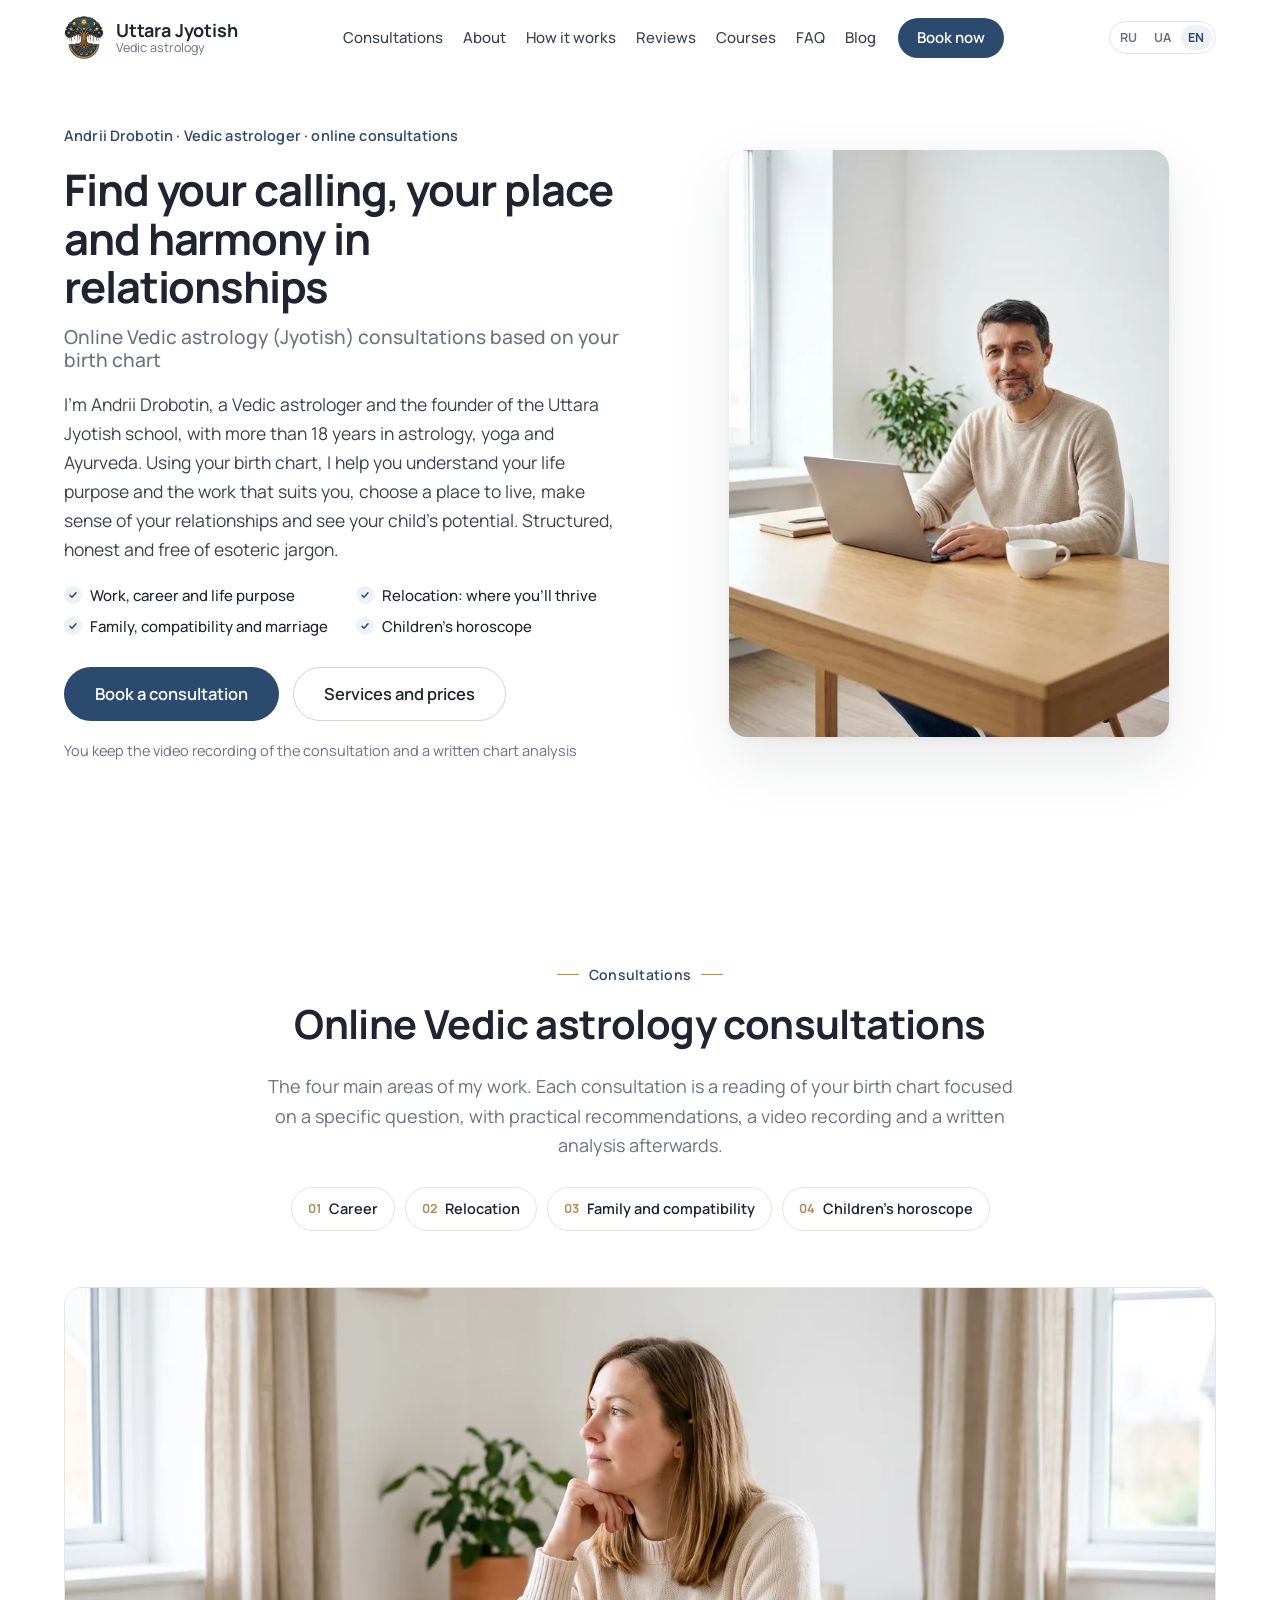
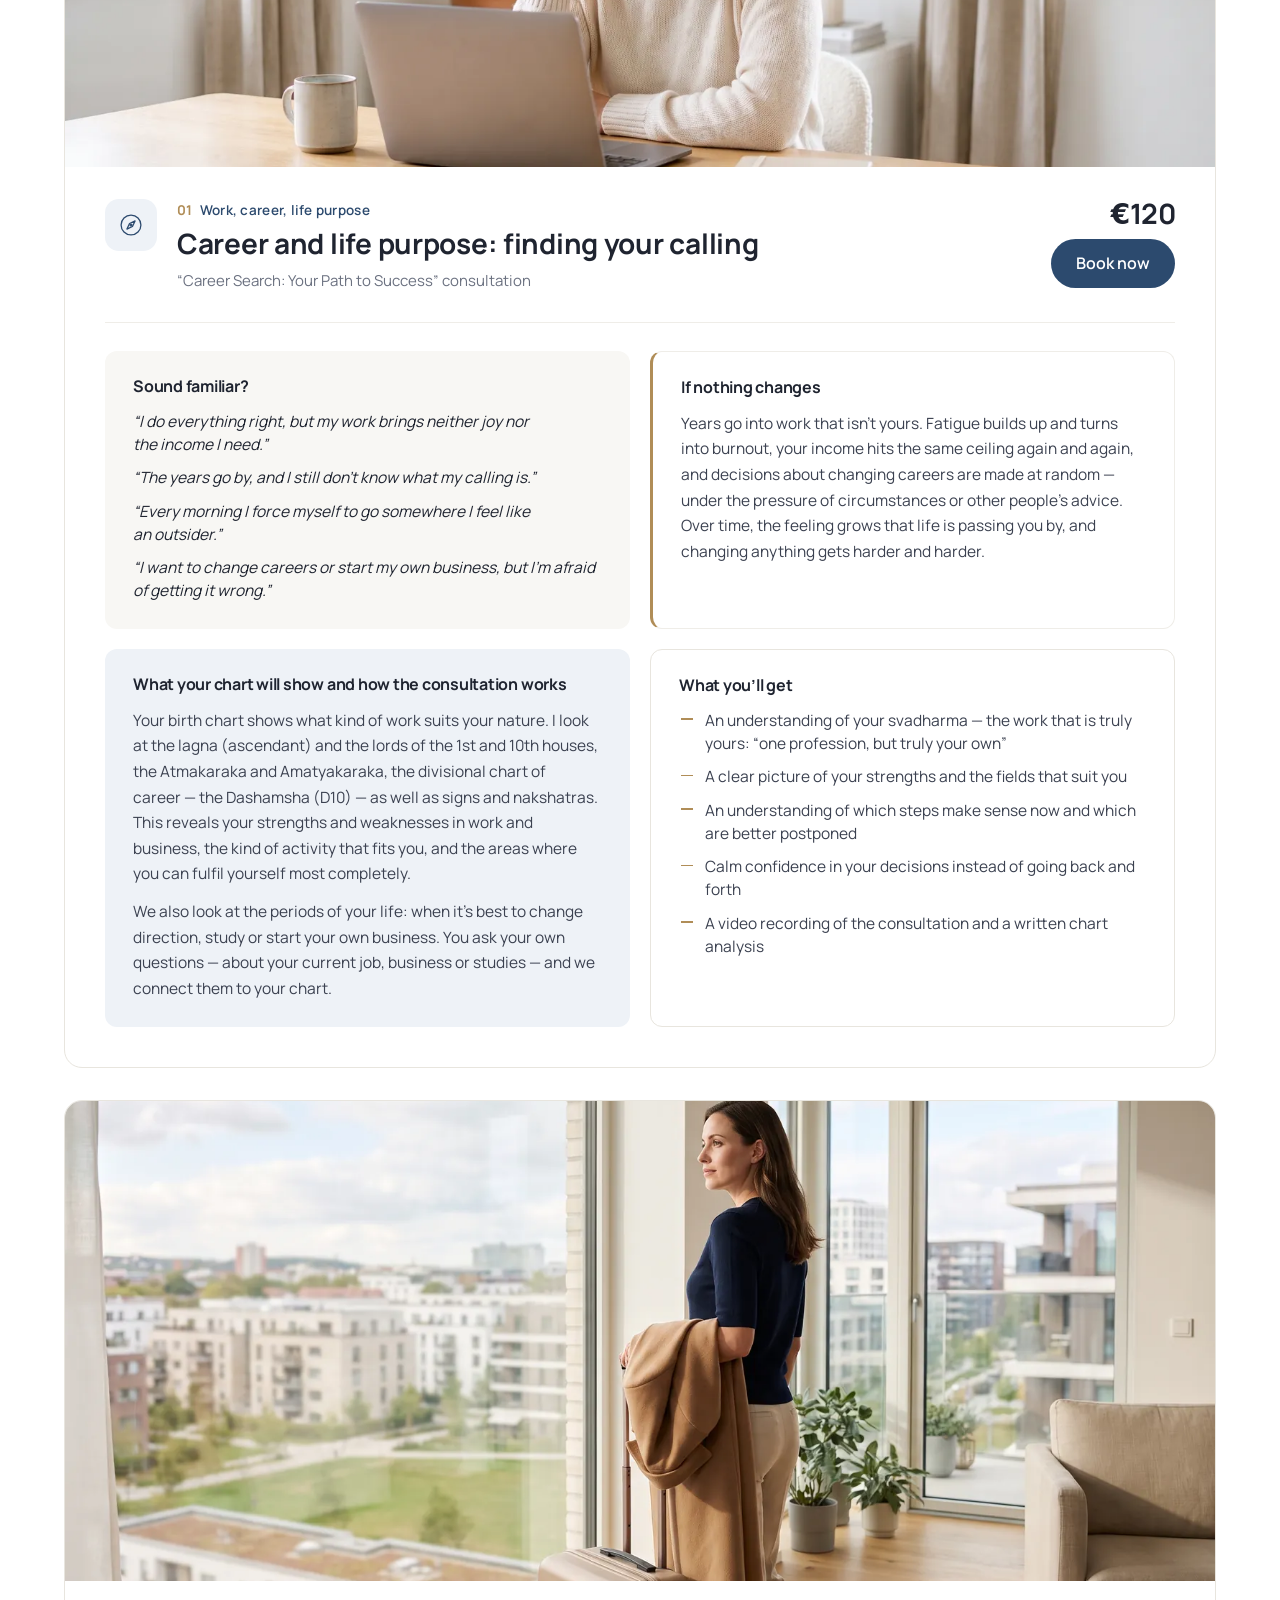
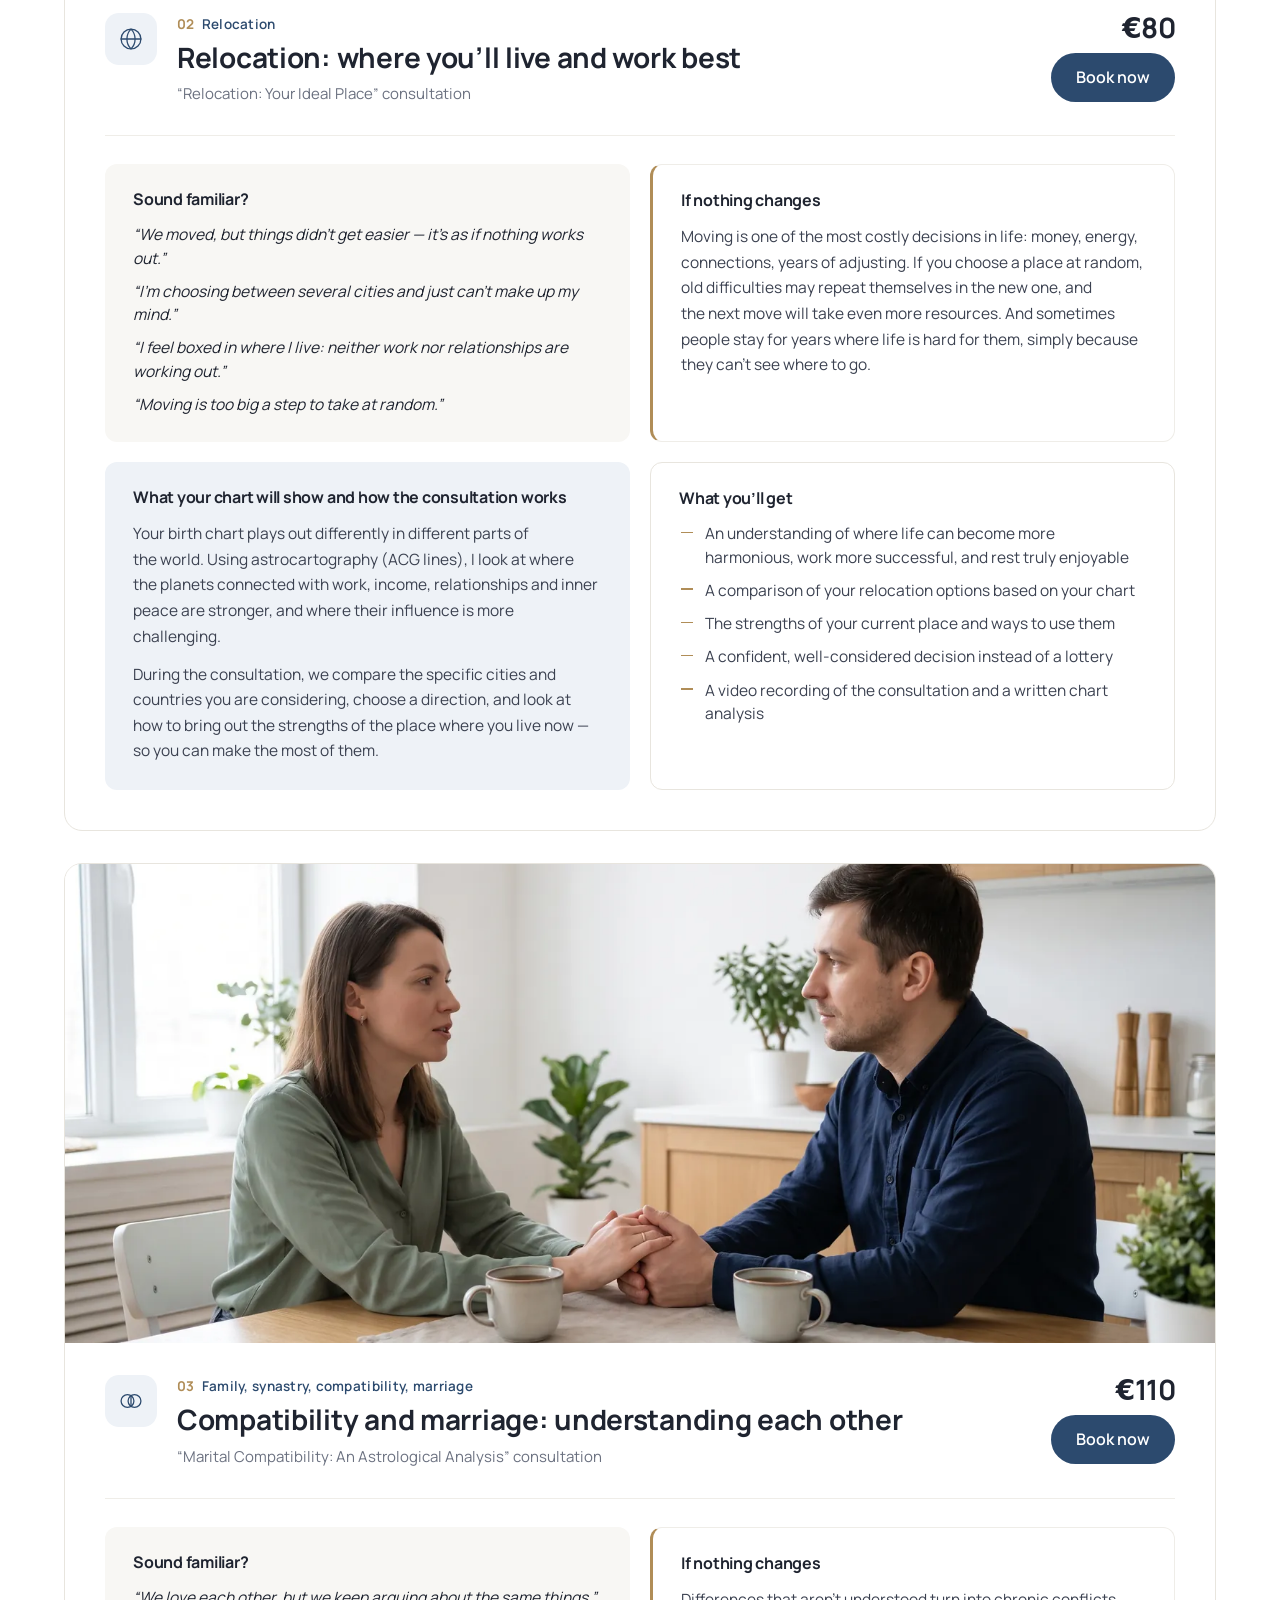
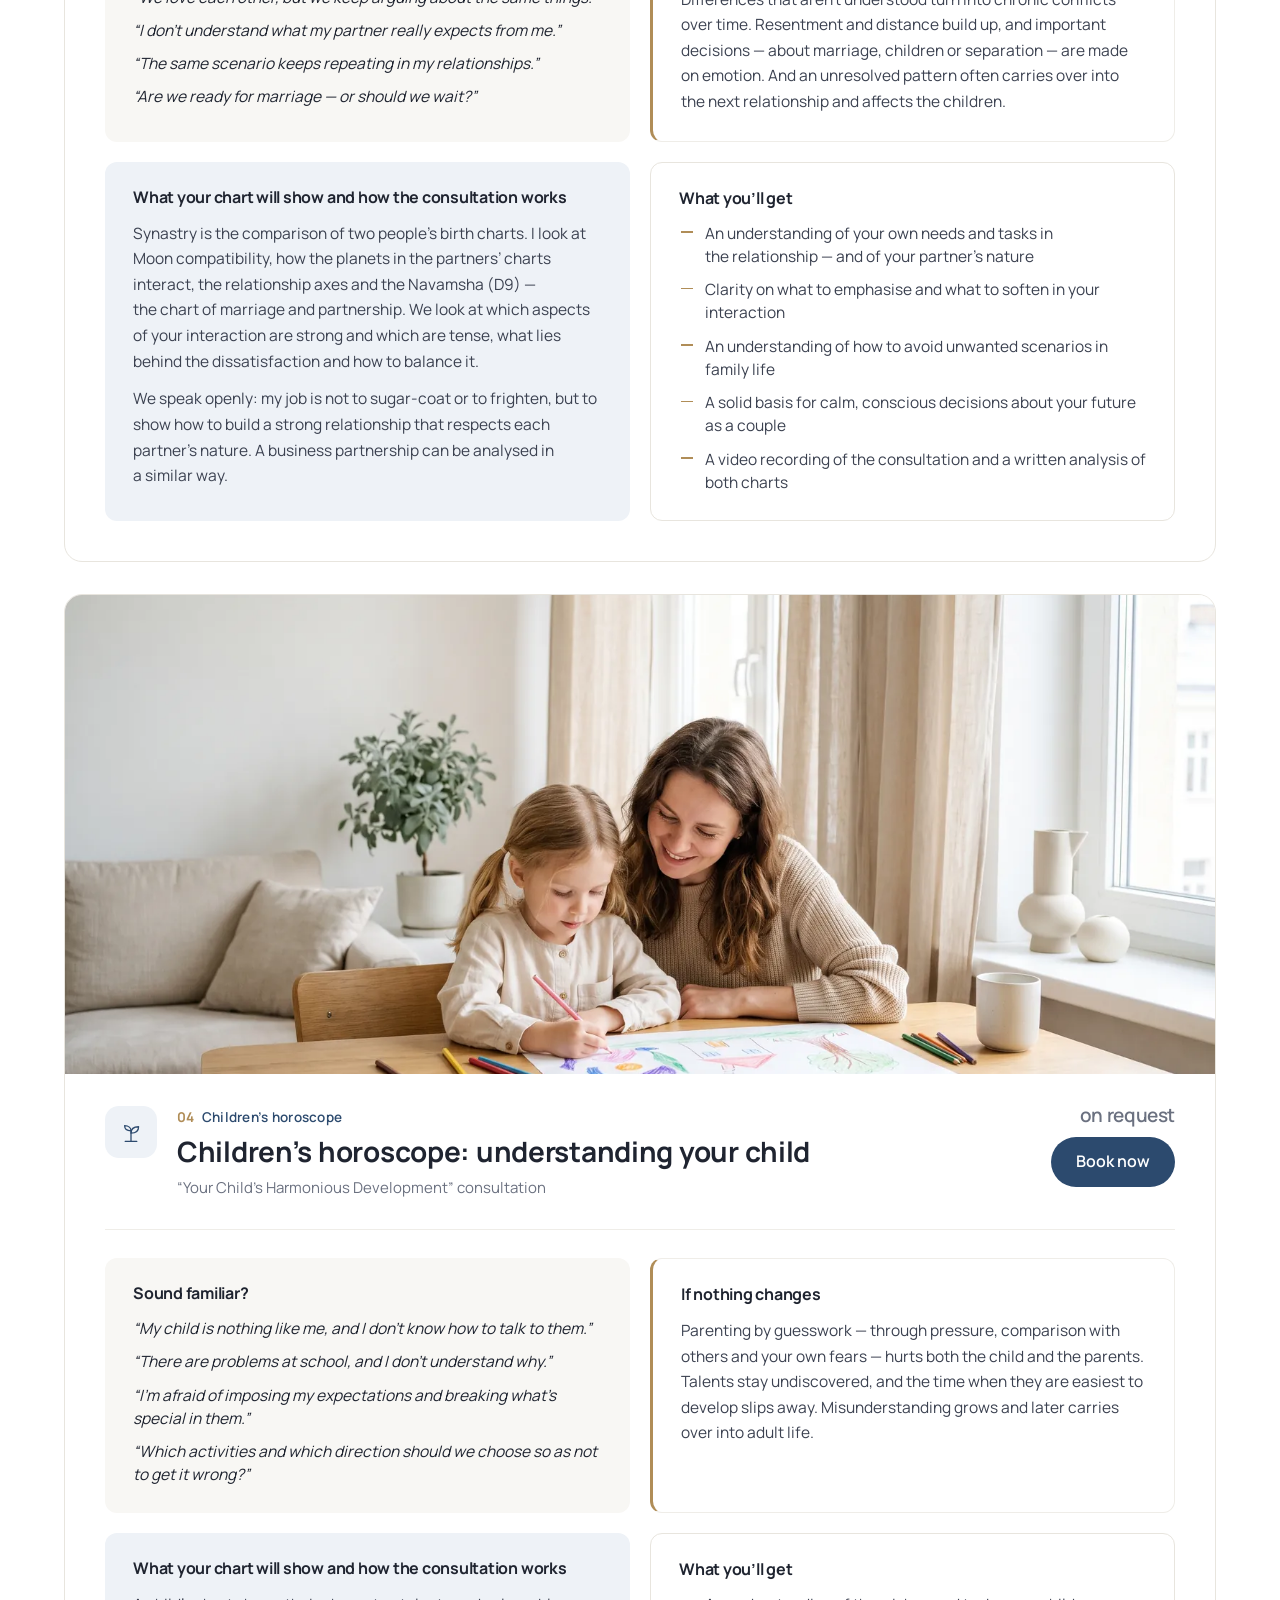
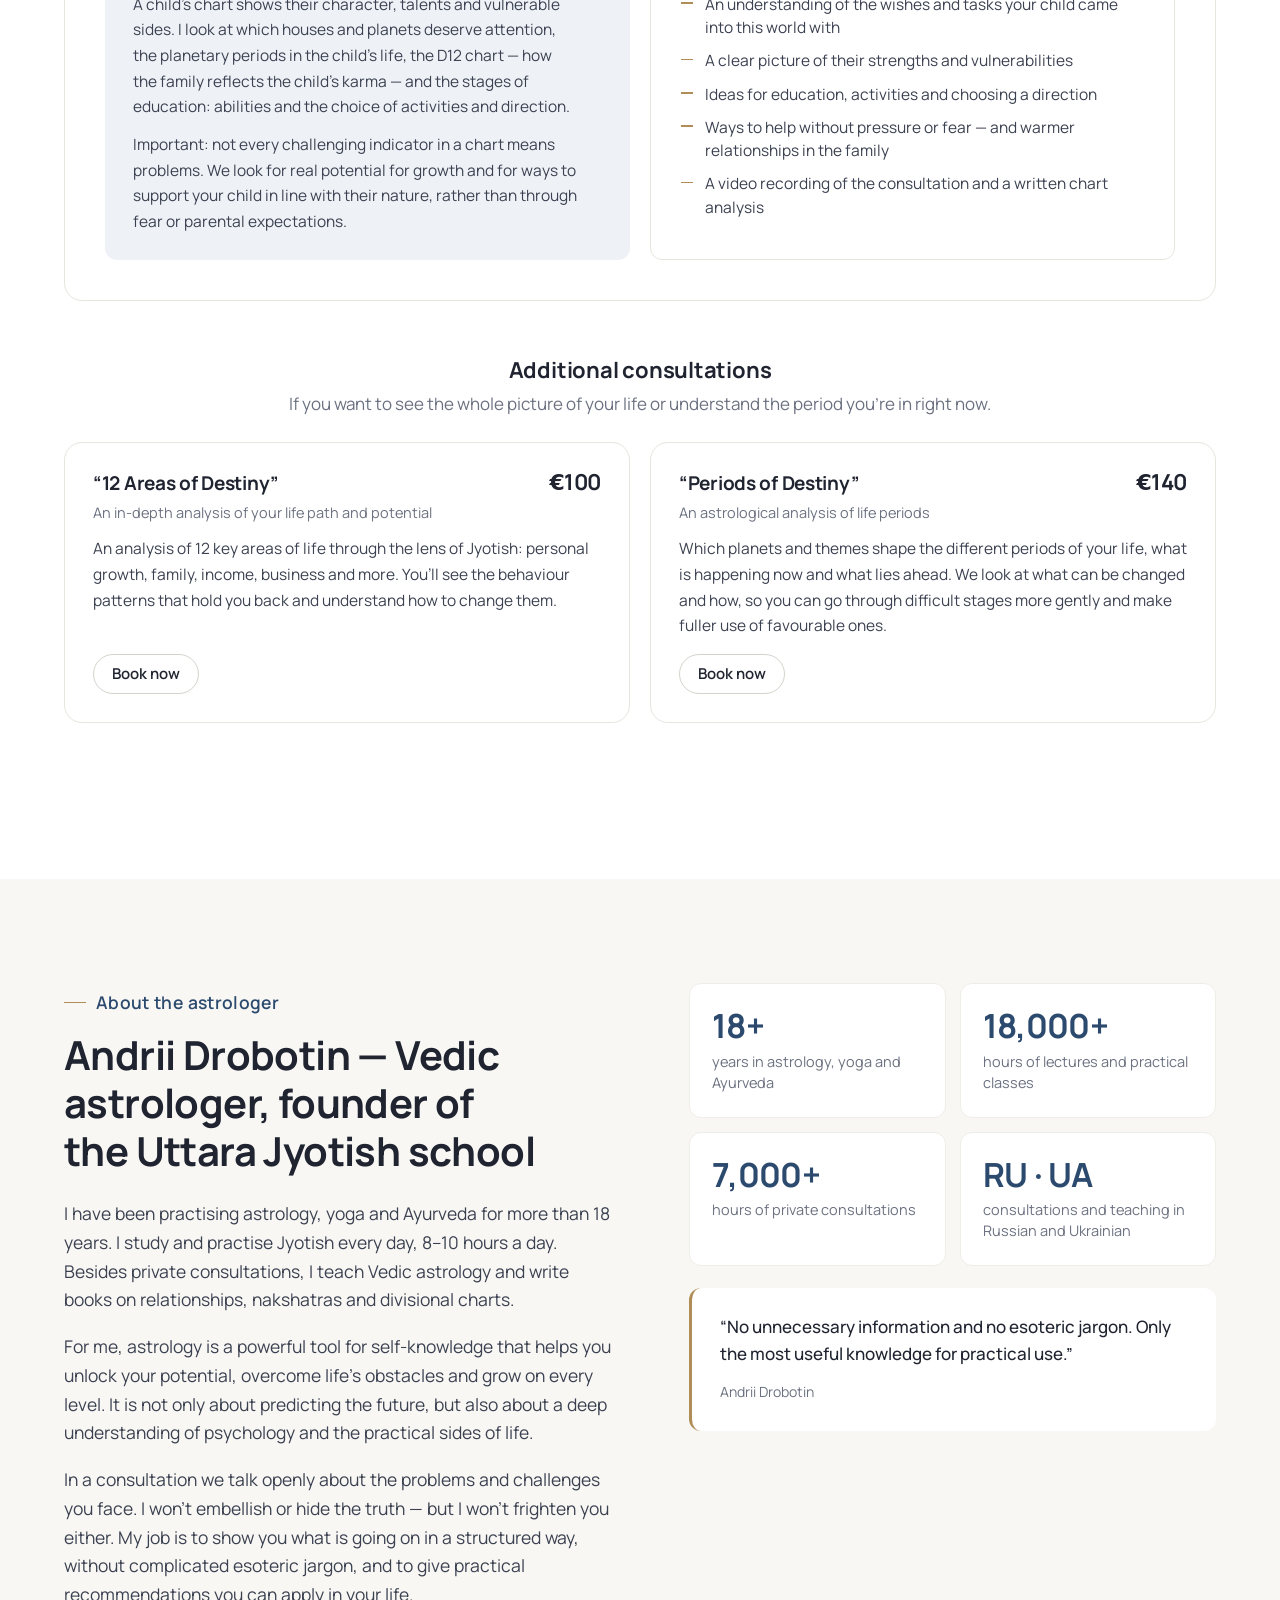
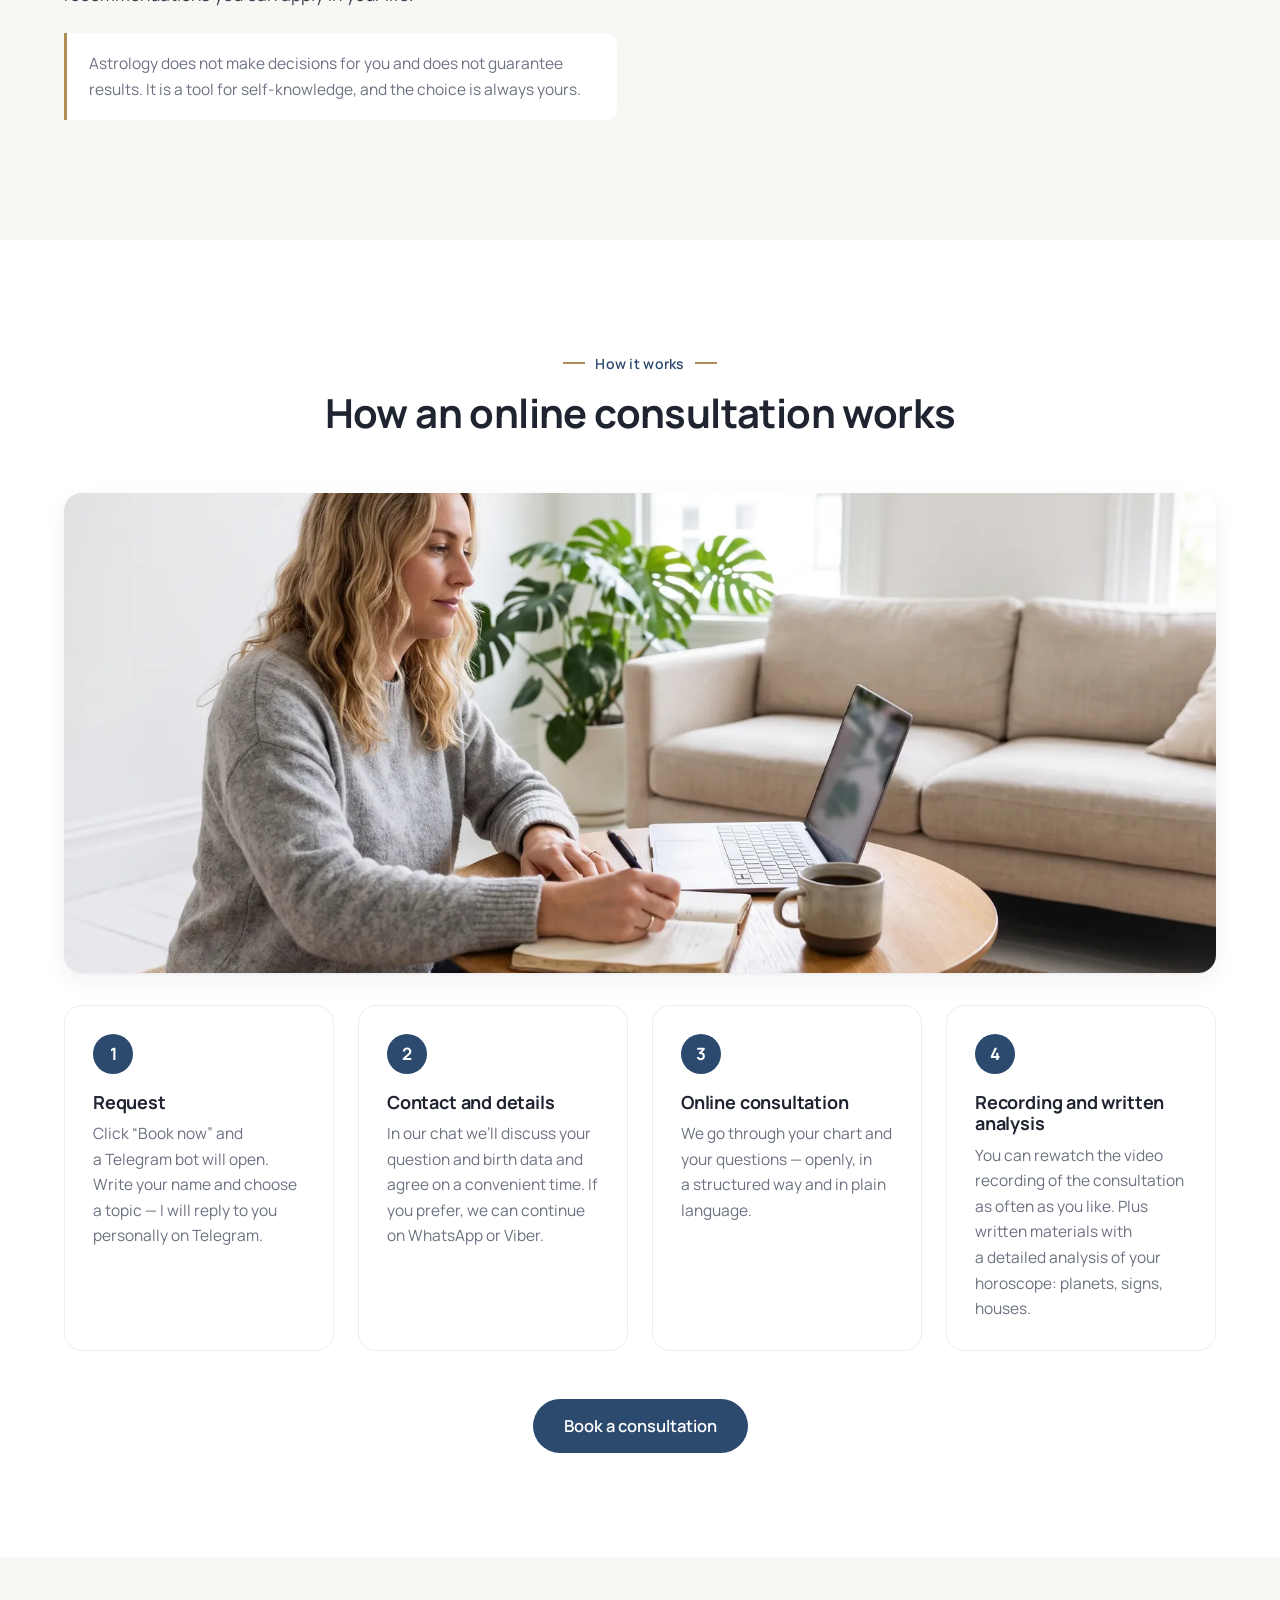
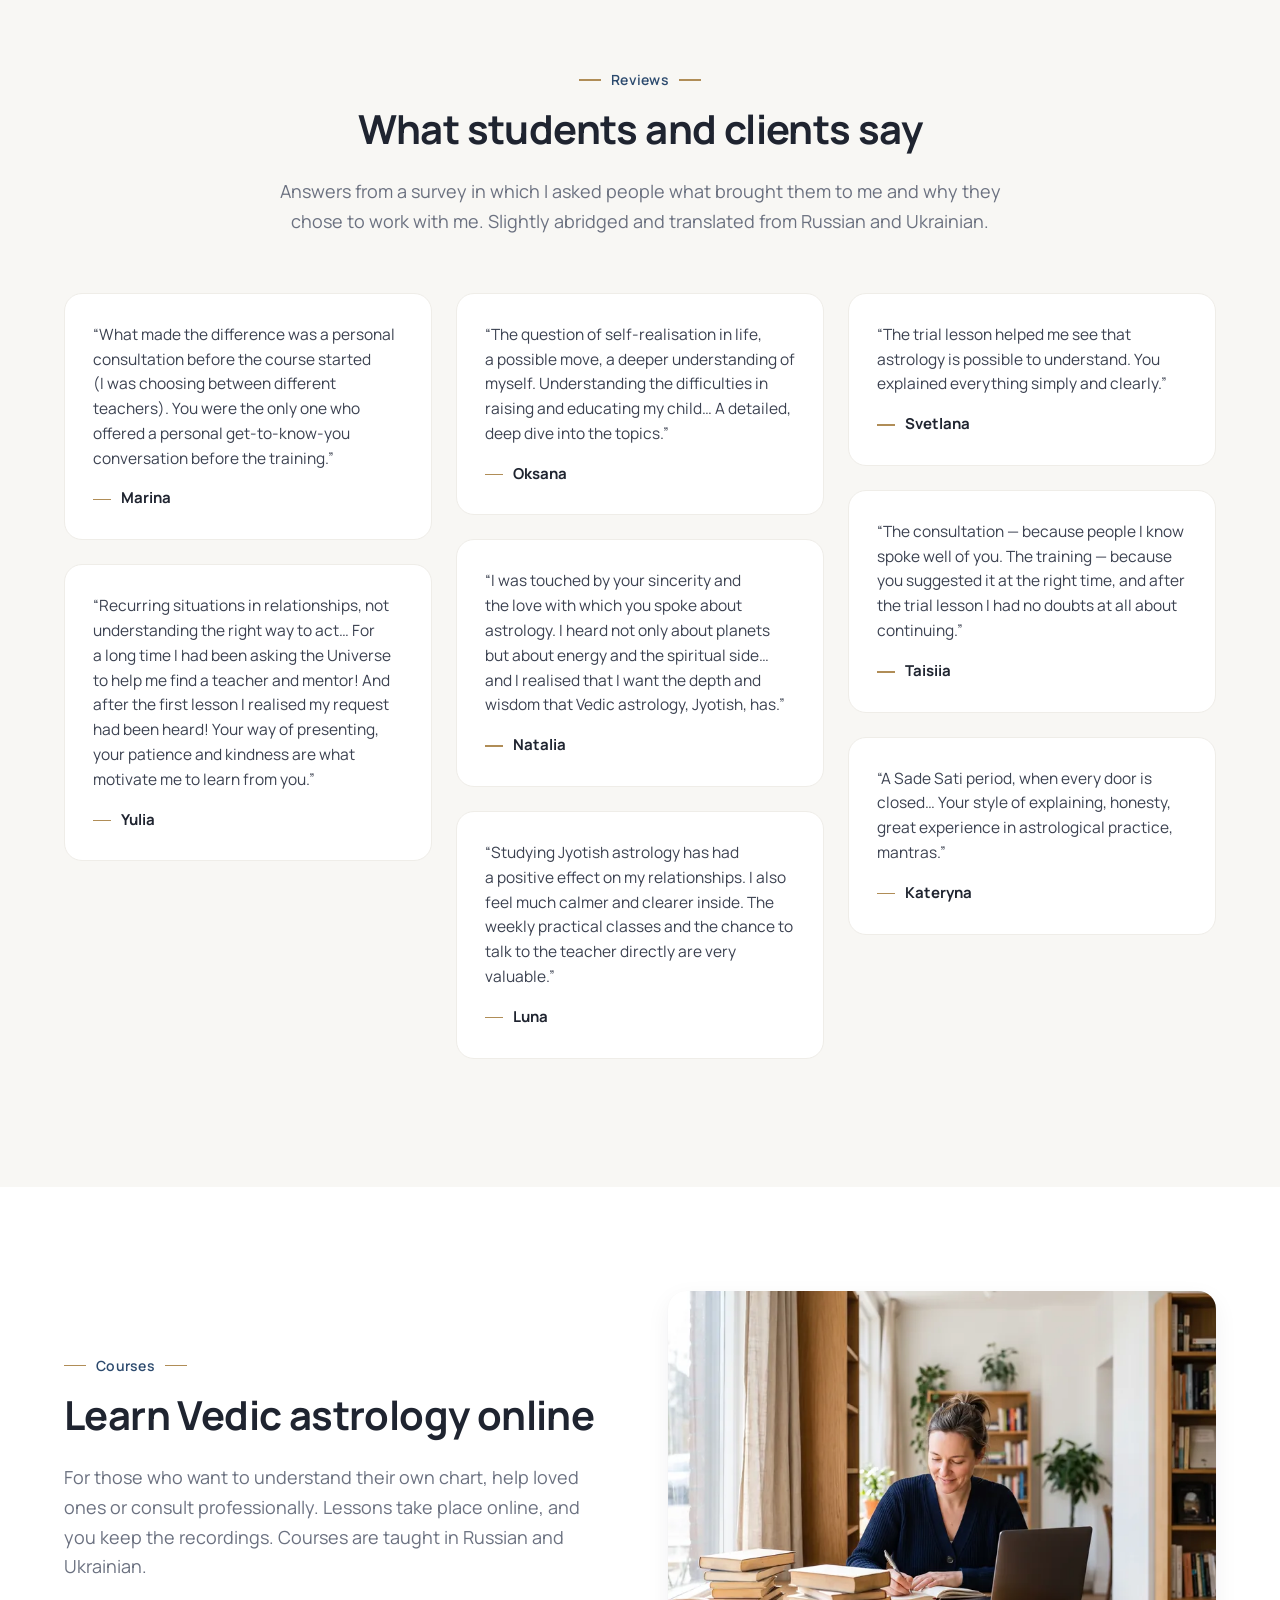
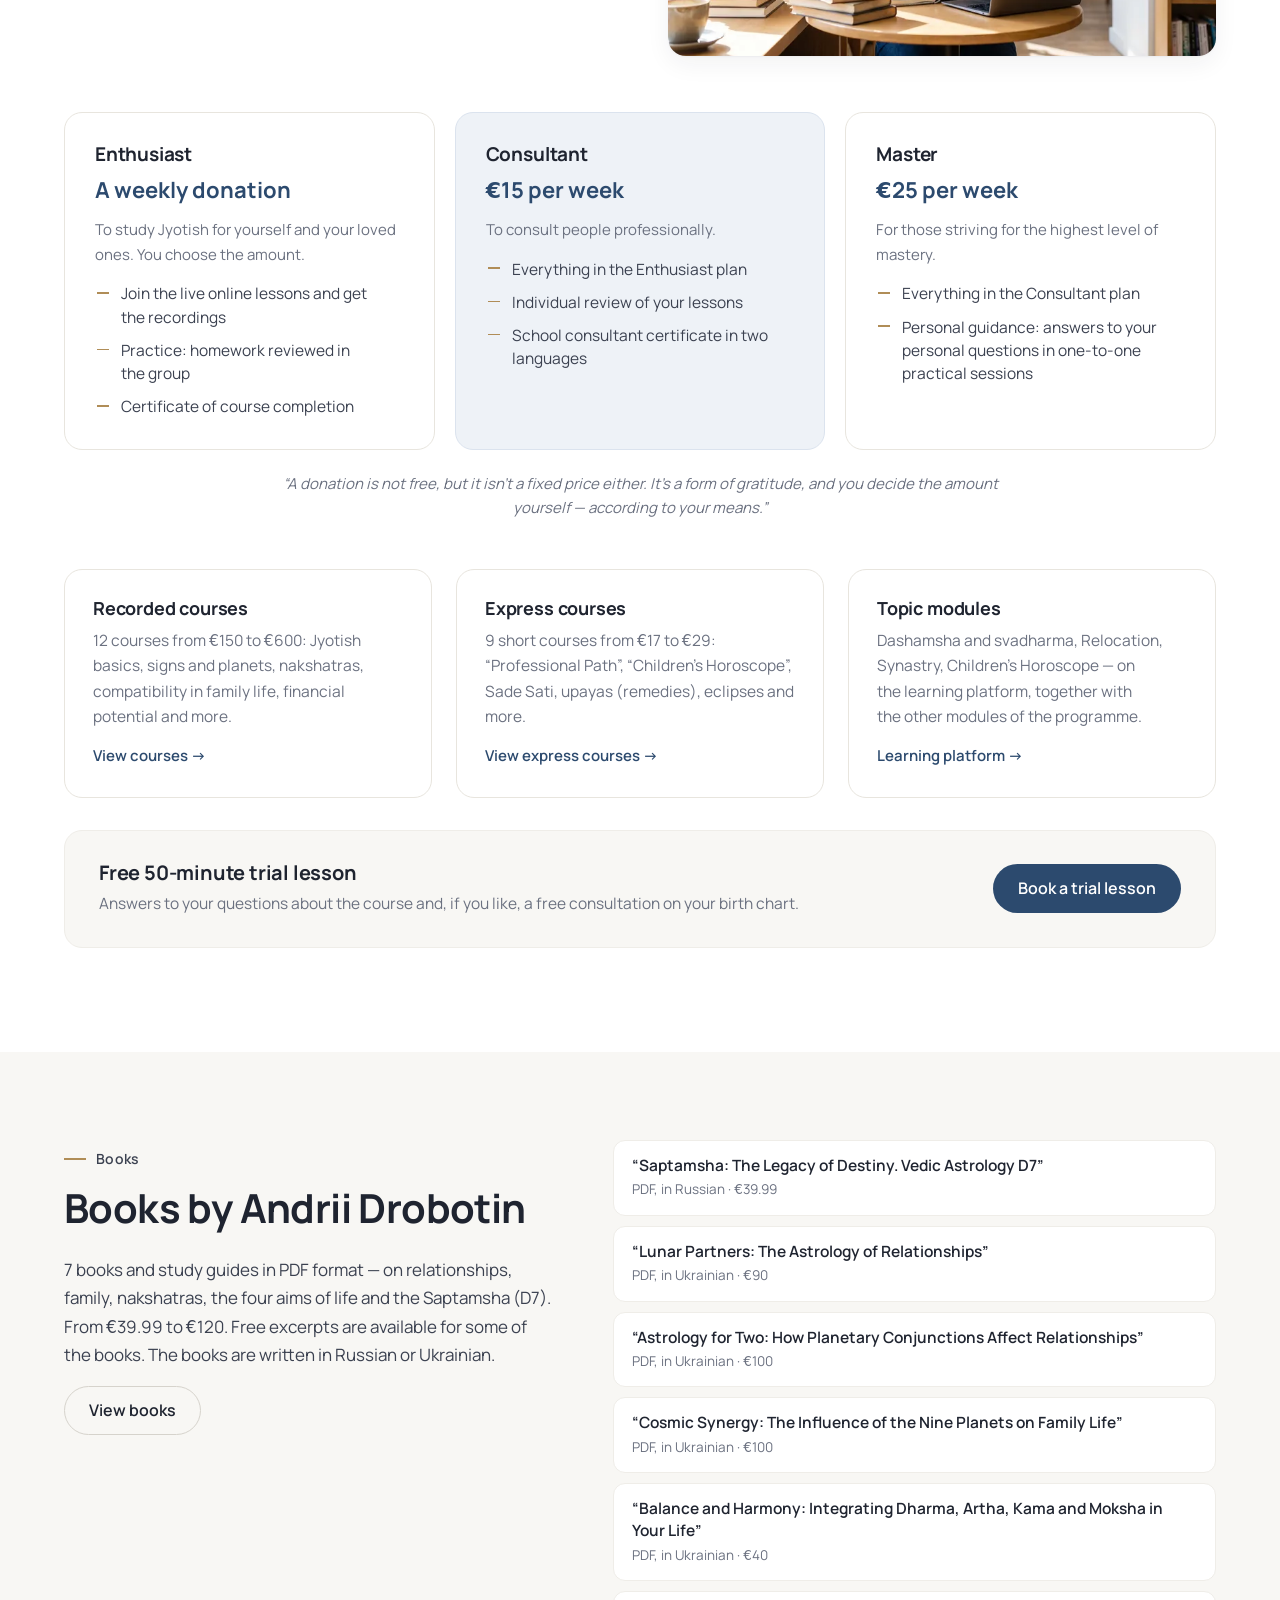
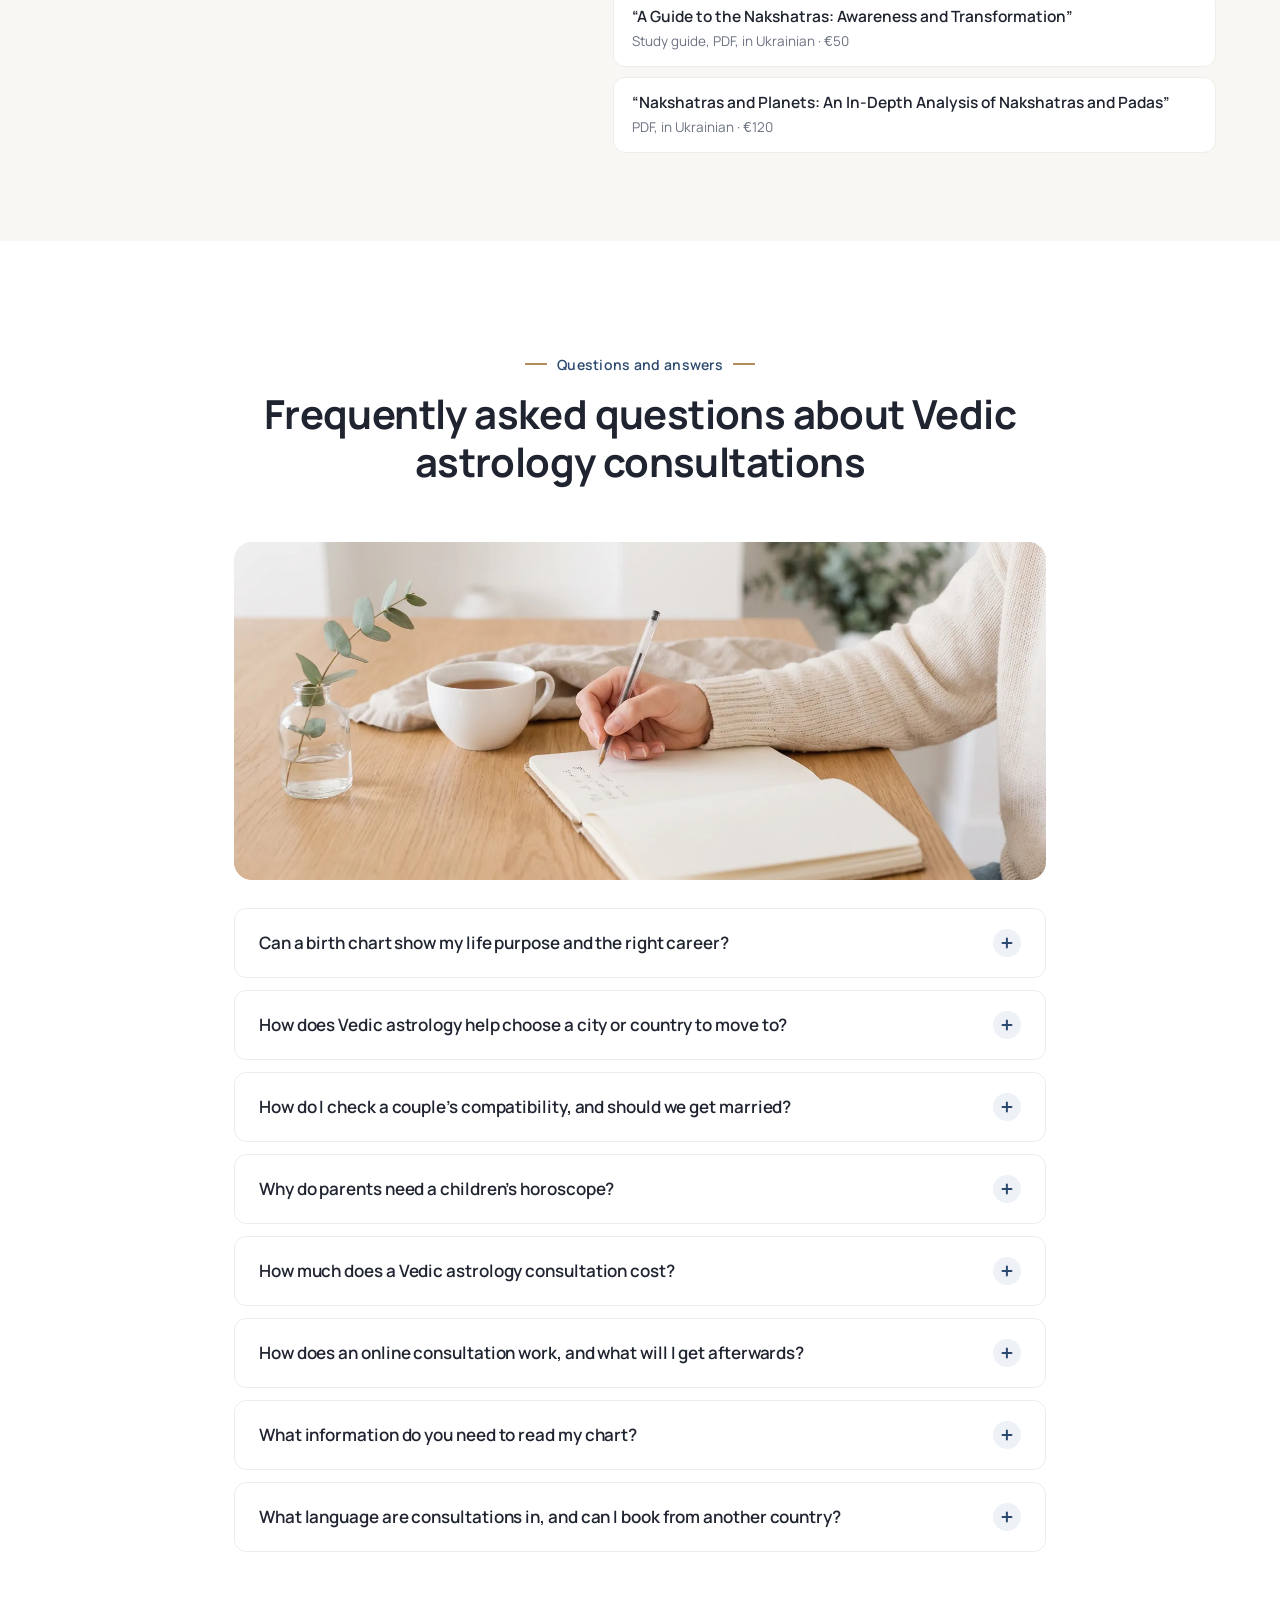
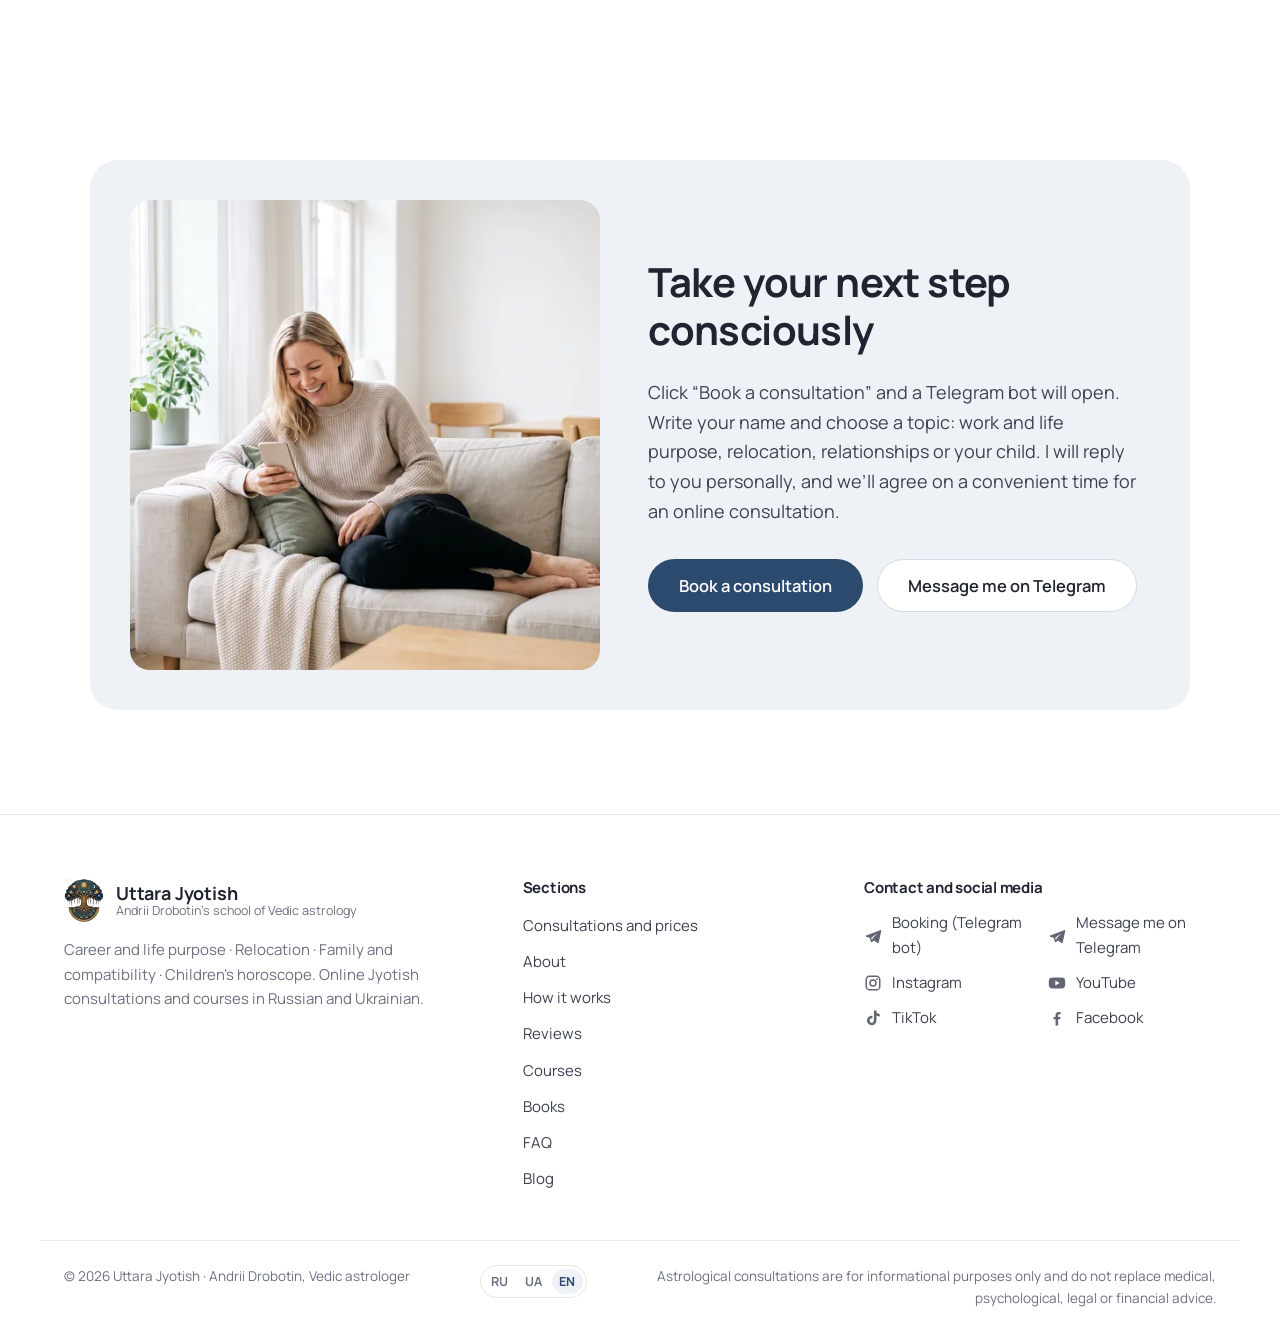
==== commit 5da18f8b: "Section photos (career, relocation, family, children, consultation, courses, FAQ, final CTA): WebP 1" ====
--- a/index.html
+++ b/index.html
@@ -478,6 +478,7 @@
     </div>
     <div class="svc-list">
       <article class="svc reveal" id="career" aria-labelledby="career-title">
+        <figure class="svc-media"><img src="img/sections/career-585067f1-800.webp" srcset="img/sections/career-585067f1-800.webp 800w, img/sections/career-585067f1-1600.webp 1600w" sizes="(min-width: 1240px) 1200px, 94vw" width="1600" height="893" alt="Женщина за ноутбуком в светлом домашнем кабинете задумчиво смотрит в окно, подперев подбородок рукой, — размышляет о работе и своём деле" loading="lazy" decoding="async"></figure>
         <header class="svc-head">
           <div class="svc-title">
             <div class="card-ico" aria-hidden="true"><svg viewBox="0 0 48 48"><circle cx="24" cy="24" r="17"/><path d="M31 17l-4.5 9.5L17 31l4.5-9.5z"/><circle cx="24" cy="24" r="1.6"/></svg></div>
@@ -512,6 +513,7 @@
         </div>
       </article>
       <article class="svc reveal" id="relocation" aria-labelledby="relocation-title">
+        <figure class="svc-media"><img src="img/sections/relocation-d4271bae-800.webp" srcset="img/sections/relocation-d4271bae-800.webp 800w, img/sections/relocation-d4271bae-1600.webp 1600w" sizes="(min-width: 1240px) 1200px, 94vw" width="1600" height="893" alt="Женщина с чемоданом и пальто в руке стоит у большого окна и смотрит на город, раздумывая, где ей лучше жить" loading="lazy" decoding="async"></figure>
         <header class="svc-head">
           <div class="svc-title">
             <div class="card-ico" aria-hidden="true"><svg viewBox="0 0 48 48"><circle cx="24" cy="24" r="17"/><path d="M7 24h34M24 7c5 5 7 11 7 17s-2 12-7 17c-5-5-7-11-7-17s2-12 7-17z"/></svg></div>
@@ -546,6 +548,7 @@
         </div>
       </article>
       <article class="svc reveal" id="family" aria-labelledby="family-title">
+        <figure class="svc-media"><img src="img/sections/family-6c842891-800.webp" srcset="img/sections/family-6c842891-800.webp 800w, img/sections/family-6c842891-1600.webp 1600w" sizes="(min-width: 1240px) 1200px, 94vw" width="1600" height="893" alt="Пара за кухонным столом держится за руки и искренне, спокойно разговаривает об отношениях" loading="lazy" decoding="async"></figure>
         <header class="svc-head">
           <div class="svc-title">
             <div class="card-ico" aria-hidden="true"><svg viewBox="0 0 48 48"><circle cx="18" cy="24" r="11"/><circle cx="30" cy="24" r="11"/><path d="M24 14.8v18.4"/></svg></div>
@@ -580,6 +583,7 @@
         </div>
       </article>
       <article class="svc reveal" id="children" aria-labelledby="children-title">
+        <figure class="svc-media"><img src="img/sections/children-4dd1dcdf-800.webp" srcset="img/sections/children-4dd1dcdf-800.webp 800w, img/sections/children-4dd1dcdf-1600.webp 1600w" sizes="(min-width: 1240px) 1200px, 94vw" width="1600" height="893" alt="Мама с интересом и нежностью смотрит, как её маленькая дочь рисует цветными карандашами" loading="lazy" decoding="async"></figure>
         <header class="svc-head">
           <div class="svc-title">
             <div class="card-ico" aria-hidden="true"><svg viewBox="0 0 48 48"><path d="M24 40V22"/><path d="M24 26c0-7 5-11 13-11 0 8-5 11-13 11z"/><path d="M24 22c0-5-4-9-11-9 0 6 4 9 11 9z"/><path d="M14 40h20"/></svg></div>
@@ -669,6 +673,7 @@
       <p class="eyebrow reveal">Как это&nbsp;устроено</p>
       <h2 id="how-title" class="reveal">Как проходит онлайн-консультация</h2>
     </div>
+    <figure class="section-media how-media reveal"><img src="img/sections/consult-82d8d6c5-800.webp" srcset="img/sections/consult-82d8d6c5-800.webp 800w, img/sections/consult-82d8d6c5-1600.webp 1600w" sizes="(min-width: 1240px) 1200px, 94vw" width="1600" height="893" alt="Женщина дома на онлайн-консультации по видеосвязи делает записи в блокноте" loading="lazy" decoding="async"></figure>
     <ol class="steps">
       <li class="step reveal" style="--d:0.00s">
         <span class="step-num" aria-hidden="true">1</span>
@@ -748,10 +753,13 @@
 <!-- ============ COURSES ============ -->
 <section class="section" id="courses" aria-labelledby="courses-title">
   <div class="container">
-    <div class="section-head">
-      <p class="eyebrow reveal">Обучение</p>
-      <h2 id="courses-title" class="reveal">Обучение ведической астрологии онлайн</h2>
-      <p class="section-lead reveal">Для тех, кто хочет сам разобраться в&nbsp;своей карте, помогать близким или&nbsp;консультировать профессионально. Уроки идут онлайн, записи остаются у&nbsp;вас.</p>
+    <div class="split-head">
+      <div class="section-head">
+        <p class="eyebrow reveal">Обучение</p>
+        <h2 id="courses-title" class="reveal">Обучение ведической астрологии онлайн</h2>
+        <p class="section-lead reveal">Для тех, кто хочет сам разобраться в&nbsp;своей карте, помогать близким или&nbsp;консультировать профессионально. Уроки идут онлайн, записи остаются у&nbsp;вас.</p>
+      </div>
+      <figure class="section-media split-media reveal" style="--d:.08s"><img src="img/sections/study-3552b14b-800.webp" srcset="img/sections/study-3552b14b-800.webp 800w, img/sections/study-3552b14b-1600.webp 1600w" sizes="(min-width: 1000px) 560px, 94vw" width="1600" height="1073" alt="Женщина увлечённо учится за столиком с книгами, блокнотом и ноутбуком в светлом кафе-библиотеке" loading="lazy" decoding="async"></figure>
     </div>
 
     <div class="tariffs">
@@ -826,6 +834,7 @@
       <p class="eyebrow reveal">Вопросы и&nbsp;ответы</p>
       <h2 id="faq-title" class="reveal">Частые вопросы о&nbsp;консультациях ведического астролога</h2>
     </div>
+    <figure class="section-media faq-media reveal"><img src="img/sections/notes-04e52468-800.webp" srcset="img/sections/notes-04e52468-800.webp 800w, img/sections/notes-04e52468-1600.webp 1600w" sizes="(min-width: 900px) 860px, 94vw" width="1600" height="893" alt="Рука записывает вопросы в блокнот рядом с чашкой чая" loading="lazy" decoding="async"></figure>
     <div class="faq">
       <details class="faq-item reveal" style="--d:0.00s">
         <summary><h3>Можно ли&nbsp;по&nbsp;карте рождения понять своё предназначение и&nbsp;подходящую профессию?</h3><span class="faq-icon" aria-hidden="true"></span></summary>
@@ -865,12 +874,15 @@
 
 <!-- ============ FINAL CTA ============ -->
 <section class="section final-cta" id="contact" aria-labelledby="cta-title">
-  <div class="container"><div class="final-inner">
-    <h2 id="cta-title" class="reveal">Сделайте следующий шаг осознанно</h2>
-    <p class="reveal">Нажмите «Записаться на&nbsp;консультацию»&nbsp;— откроется Telegram-бот. Напишите, как&nbsp;вас&nbsp;зовут, и&nbsp;выберите тему: работа и&nbsp;предназначение, переезд, отношения или&nbsp;ребёнок. Я&nbsp;лично отвечу вам, и&nbsp;мы&nbsp;согласуем удобное время для&nbsp;онлайн-консультации.</p>
-    <div class="hero-actions center reveal">
-      <a class="btn btn-primary btn-lg" href="https://t.me/andreyastrologbot?start=site" data-link="booking" target="_blank" rel="noopener">Записаться на&nbsp;консультацию</a>
-      <a class="btn btn-secondary btn-lg" href="https://t.me/andreyastrolog" data-link="telegram" target="_blank" rel="noopener">Написать мне в&nbsp;Telegram</a>
+  <div class="container"><div class="final-inner final-split">
+    <figure class="final-media reveal"><img src="img/sections/cta-8966fe1e-800.webp" srcset="img/sections/cta-8966fe1e-800.webp 800w, img/sections/cta-8966fe1e-1600.webp 1600w" sizes="(min-width: 1000px) 520px, 94vw" width="1600" height="1073" alt="Женщина на диване у окна с облегчением улыбается, читая сообщение в телефоне" loading="lazy" decoding="async"></figure>
+    <div class="final-text">
+      <h2 id="cta-title" class="reveal">Сделайте следующий шаг осознанно</h2>
+      <p class="reveal">Нажмите «Записаться на&nbsp;консультацию»&nbsp;— откроется Telegram-бот. Напишите, как&nbsp;вас&nbsp;зовут, и&nbsp;выберите тему: работа и&nbsp;предназначение, переезд, отношения или&nbsp;ребёнок. Я&nbsp;лично отвечу вам, и&nbsp;мы&nbsp;согласуем удобное время для&nbsp;онлайн-консультации.</p>
+      <div class="hero-actions center reveal">
+        <a class="btn btn-primary btn-lg" href="https://t.me/andreyastrologbot?start=site" data-link="booking" target="_blank" rel="noopener">Записаться на&nbsp;консультацию</a>
+        <a class="btn btn-secondary btn-lg" href="https://t.me/andreyastrolog" data-link="telegram" target="_blank" rel="noopener">Написать мне в&nbsp;Telegram</a>
+      </div>
     </div>
   </div></div>
 </section>
--- a/css/style.css
+++ b/css/style.css
@@ -486,3 +486,42 @@
   .post-cta .btn{width:100%}
   .breadcrumbs span[aria-current]{max-width:24ch}
 }
+/* ===== v5: фотографии разделов ===== */
+.section-media,.svc-media,.final-media{margin:0;overflow:hidden;background:var(--bg-alt)}
+.section-media img,.svc-media img,.final-media img{width:100%;height:100%;object-fit:cover}
+.svc{overflow:hidden}
+.svc-media{margin:-40px -40px 32px;aspect-ratio:12/5}
+.svc-media img{object-position:50% 45%}
+#relocation .svc-media img{object-position:50% 40%}
+#children .svc-media img{object-position:50% 55%}
+.how-media{border-radius:var(--radius);aspect-ratio:12/5;margin-bottom:32px;box-shadow:var(--shadow)}
+.how-media img{object-position:40% 55%}
+.split-head{display:grid;grid-template-columns:1fr 1fr;gap:56px;align-items:center;margin-bottom:56px}
+.split-head .section-head{margin:0;text-align:left;max-width:none}
+.split-media{border-radius:var(--radius);aspect-ratio:3/2;box-shadow:var(--shadow)}
+.faq-media{border-radius:var(--radius);aspect-ratio:12/5;margin-bottom:28px}
+.faq-media img{object-position:50% 60%}
+.final-split{max-width:1100px;display:grid;grid-template-columns:1fr 1.05fr;gap:48px;align-items:center;padding:40px 48px 40px 40px;text-align:left}
+.final-media{border-radius:20px;aspect-ratio:1/1}
+.final-media img{object-position:45% 50%}
+.final-split h2{margin-left:0}
+.final-split p{margin-left:0}
+.final-split .hero-actions{justify-content:flex-start}
+@media (max-width:999px){
+  .svc-media{margin:-30px -30px 26px;aspect-ratio:2/1}
+  .split-head{grid-template-columns:1fr;gap:32px;margin-bottom:40px}
+  .split-head .section-head{text-align:center}
+  .final-split{grid-template-columns:1fr;gap:32px;padding:28px 28px 48px;text-align:center}
+  .final-media{aspect-ratio:3/2}
+  .final-split h2,.final-split p{margin-left:auto;margin-right:auto}
+  .final-split .hero-actions{justify-content:center}
+}
+@media (max-width:640px){
+  .svc-media{margin:-22px -22px 22px;aspect-ratio:16/10}
+  .how-media{aspect-ratio:3/2;margin-bottom:24px}
+  .faq-media{aspect-ratio:16/9;margin-bottom:22px}
+  .split-media{aspect-ratio:3/2}
+  .final-split{padding:16px 16px 40px}
+  .final-media{border-radius:16px}
+  .final-split .hero-actions .btn{width:100%}
+}
